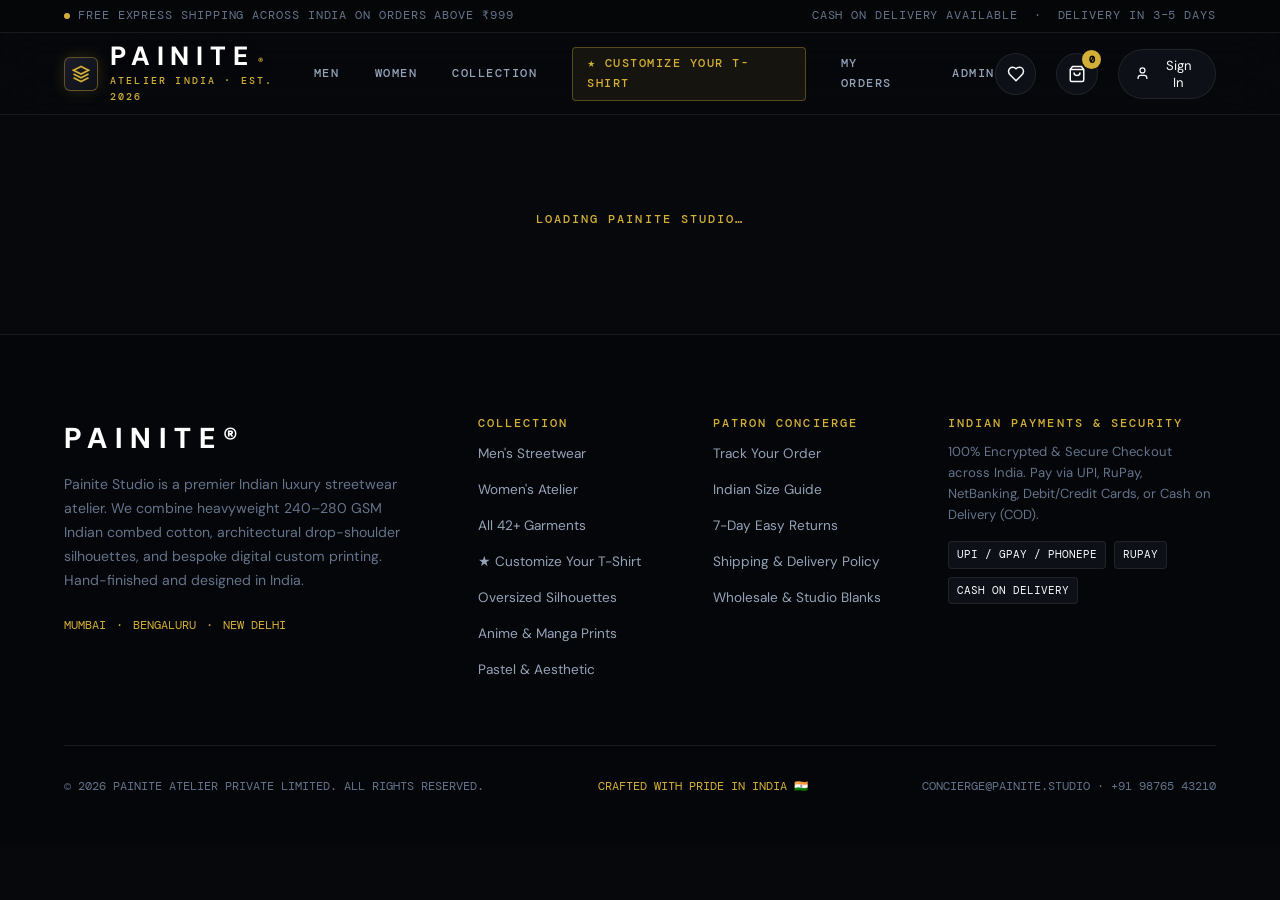
==== index.html @ 28cb8074 "feat: expand catalog to 42 premium Men and Women T-shirts with vibrant colorways, discounts, swatche" ====
<!DOCTYPE html>
<html lang="en">
<head>
  <meta charset="UTF-8">
  <meta name="viewport" content="width=device-width, initial-scale=1.0">
  <title>PAINITE | Authentic Indian Luxury Streetwear Atelier</title>
  <link rel="preconnect" href="https://fonts.googleapis.com">
  <link rel="preconnect" href="https://fonts.gstatic.com" crossorigin>
  <link href="https://fonts.googleapis.com/css2?family=DM+Mono:wght@400;500;600&family=DM+Sans:ital,wght@0,300;0,400;0,500;0,600;0,700;0,800;1,400&display=swap" rel="stylesheet">
  <link rel="stylesheet" href="/static/css/painite.css">
  <style>
    .fade-enter { animation: fadeIn 0.3s ease-out forwards; }
    @keyframes fadeIn { from { opacity: 0; transform: translateY(6px); } to { opacity: 1; transform: translateY(0); } }
    .status-badge { font-family: var(--font-mono); font-size: 0.7rem; padding: 4px 10px; border-radius: var(--radius-sm); text-transform: uppercase; font-weight: 600; display: inline-block; }
    .status-Pending { background: rgba(245, 158, 11, 0.15); color: #f59e0b; border: 1px solid rgba(245, 158, 11, 0.3); }
    .status-In-Production { background: rgba(59, 130, 246, 0.15); color: #60a5fa; border: 1px solid rgba(59, 130, 246, 0.3); }
    .status-Quality-Check { background: rgba(168, 85, 247, 0.15); color: #c084fc; border: 1px solid rgba(168, 85, 247, 0.3); }
    .status-Shipped { background: rgba(16, 185, 129, 0.15); color: #34d399; border: 1px solid rgba(16, 185, 129, 0.3); }
    .status-Delivered { background: rgba(212, 175, 55, 0.15); color: var(--gold); border: 1px solid rgba(212, 175, 55, 0.3); }
    .status-Cancelled { background: rgba(239, 68, 68, 0.15); color: #f87171; border: 1px solid rgba(239, 68, 68, 0.3); }

    .stepper { display: flex; align-items: center; justify-content: space-between; position: relative; margin: 1.5rem 0; }
    .stepper::before { content: ''; position: absolute; top: 14px; left: 20px; right: 20px; height: 2px; background: var(--line-subtle); z-index: 1; }
    .step-node { position: relative; z-index: 2; display: flex; flex-direction: column; align-items: center; gap: 6px; }
    .step-circle { width: 28px; height: 28px; border-radius: 50%; background: var(--bg-surface); border: 2px solid var(--line-subtle); display: flex; align-items: center; justify-content: center; font-size: 0.75rem; font-family: var(--font-mono); }
    .step-node.completed .step-circle { background: var(--emerald); border-color: var(--emerald); color: #000; }
    .step-node.active .step-circle { background: var(--gold); border-color: var(--gold); color: #000; box-shadow: 0 0 12px var(--gold-glow); }
    .step-label { font-family: var(--font-mono); font-size: 0.68rem; color: var(--text-dim); text-transform: uppercase; }
    .step-node.active .step-label, .step-node.completed .step-label { color: var(--text-main); }
  </style>
</head>
<body>
  <div id="app">
    <!-- Top Announcement Bar: Indian Market Trust -->
    <div style="background: #050608; border-bottom: 1px solid var(--line-subtle); padding: 7px 5vw; display: flex; justify-content: space-between; align-items: center; font-family: var(--font-mono); font-size: 0.72rem; color: var(--text-dim); letter-spacing: 0.08em; text-transform: uppercase;">
      <div style="display: flex; align-items: center; gap: 8px;">
        <span style="display: inline-block; width: 6px; height: 6px; border-radius: 50%; background: var(--gold);"></span>
        <span>FREE EXPRESS SHIPPING ACROSS INDIA ON ORDERS ABOVE ₹999</span>
      </div>
      <div style="display: flex; gap: 16px;">
        <span>CASH ON DELIVERY AVAILABLE</span>
        <span>·</span>
        <span>DELIVERY IN 3–5 DAYS</span>
      </div>
    </div>

    <!-- Header: Bold Hero PAINITE Branding -->
    <header class="studio-header">
      <a href="#/" class="brand-logo-wrap" onclick="navigate('home')">
        <div class="brand-emblem">
          <svg width="18" height="18" viewBox="0 0 24 24" fill="none" stroke="currentColor" stroke-width="2.2"><path d="M12 2L2 7l10 5 10-5-10-5zM2 17l10 5 10-5M2 12l10 5 10-5"></path></svg>
        </div>
        <div class="brand-text-block">
          <span class="brand-name">PAINITE<span class="reg">®</span></span>
          <span class="brand-subline">ATELIER INDIA · EST. 2026</span>
        </div>
      </a>

      <nav class="studio-nav">
        <a href="#/men" class="nav-link" id="nav-men" onclick="navigate('men')">Men</a>
        <a href="#/women" class="nav-link" id="nav-women" onclick="navigate('women')">Women</a>
        <a href="#/shop" class="nav-link" id="nav-shop" onclick="navigate('shop')">Collection</a>
        <a href="#/customize" class="nav-link highlight-nav" id="nav-customize" onclick="navigate('customize')">
          ★ Customize Your T-Shirt
        </a>
        <a href="#/orders" class="nav-link" id="nav-orders" onclick="navigate('orders')">My Orders</a>
        <a href="#/admin" class="nav-link" id="nav-admin" onclick="navigate('admin')">Admin</a>
      </nav>

      <div class="header-actions">
        <!-- Wishlist indicator -->
        <button class="action-btn" title="Saved Archive" onclick="toggleWishlistModal()">
          <svg width="18" height="18" viewBox="0 0 24 24" fill="none" stroke="currentColor" stroke-width="2"><path d="M19 14c1.49-1.46 3-3.21 3-5.5A5.5 5.5 0 0 0 16.5 3c-1.76 0-3 .5-4.5 2-1.5-1.5-2.74-2-4.5-2A5.5 5.5 0 0 0 2 8.5c0 2.3 1.5 4.05 3 5.5l7 7Z"></path></svg>
          <span class="cart-badge" id="wishlist-count" style="display: none;">0</span>
        </button>

        <!-- Shopping Bag Trigger -->
        <button class="action-btn" title="Shopping Bag" onclick="openCart()">
          <svg width="18" height="18" viewBox="0 0 24 24" fill="none" stroke="currentColor" stroke-width="2"><path d="M6 2 3 6v14a2 2 0 0 0 2 2h14a2 2 0 0 0 2-2V6l-3-4Z"></path><path d="M3 6h18"></path><path d="M16 10a4 4 0 0 1-8 0"></path></svg>
          <span class="cart-badge" id="cart-count">0</span>
        </button>

        <!-- User profile button -->
        <div id="user-container">
          <button class="user-pill" onclick="openAuthModal()">
            <svg width="15" height="15" viewBox="0 0 24 24" fill="none" stroke="currentColor" stroke-width="2"><path d="M19 21v-2a4 4 0 0 0-4-4H9a4 4 0 0 0-4 4v2"></path><circle cx="12" cy="7" r="4"></circle></svg>
            <span>Sign In</span>
          </button>
        </div>
      </div>
    </header>

    <!-- Main Content Root -->
    <main id="main-content" class="fade-enter"></main>

    <!-- Master Atelier Footer -->
    <footer class="studio-footer">
      <div class="footer-main-grid">
        <div>
          <div class="footer-brand-title">PAINITE®</div>
          <p class="footer-brand-bio">
            Painite Studio is a premier Indian luxury streetwear atelier. We combine heavyweight 240–280 GSM Indian combed cotton, architectural drop-shoulder silhouettes, and bespoke digital custom printing. Hand-finished and designed in India.
          </p>
          <div style="display: flex; gap: 10px; font-family: var(--font-mono); font-size: 0.72rem; color: var(--gold);">
            <span>MUMBAI</span> · <span>BENGALURU</span> · <span>NEW DELHI</span>
          </div>
        </div>

        <div>
          <span class="eyebrow">COLLECTION</span>
          <ul class="footer-link-list">
            <li><a href="#/men" onclick="navigate('men')">Men's Streetwear</a></li>
            <li><a href="#/women" onclick="navigate('women')">Women's Atelier</a></li>
            <li><a href="#/shop" onclick="navigate('shop')">All 42+ Garments</a></li>
            <li><a href="#/customize" onclick="navigate('customize')">★ Customize Your T-Shirt</a></li>
            <li><a href="#/shop" onclick="navigate('shop', { collection: 'Oversized' })">Oversized Silhouettes</a></li>
            <li><a href="#/shop" onclick="navigate('shop', { collection: 'Anime & Manga' })">Anime & Manga Prints</a></li>
            <li><a href="#/shop" onclick="navigate('shop', { collection: 'Aesthetic & Pastel' })">Pastel & Aesthetic</a></li>
          </ul>
        </div>

        <div>
          <span class="eyebrow">PATRON CONCIERGE</span>
          <ul class="footer-link-list">
            <li><a href="#/orders" onclick="navigate('orders')">Track Your Order</a></li>
            <li><a href="javascript:void(0)" onclick="openSizeGuideModal()">Indian Size Guide</a></li>
            <li><a href="javascript:void(0)">7-Day Easy Returns</a></li>
            <li><a href="javascript:void(0)">Shipping & Delivery Policy</a></li>
            <li><a href="javascript:void(0)">Wholesale & Studio Blanks</a></li>
          </ul>
        </div>

        <div>
          <span class="eyebrow">INDIAN PAYMENTS & SECURITY</span>
          <p style="font-size: 0.82rem; color: var(--text-dim); margin-bottom: 1rem;">
            100% Encrypted & Secure Checkout across India. Pay via UPI, RuPay, NetBanking, Debit/Credit Cards, or Cash on Delivery (COD).
          </p>
          <div style="display: flex; gap: 8px; flex-wrap: wrap;">
            <span style="background: var(--bg-surface); border: 1px solid var(--line-subtle); padding: 4px 8px; border-radius: 4px; font-family: var(--font-mono); font-size: 0.68rem; color: var(--text-main);">UPI / GPAY / PHONEPE</span>
            <span style="background: var(--bg-surface); border: 1px solid var(--line-subtle); padding: 4px 8px; border-radius: 4px; font-family: var(--font-mono); font-size: 0.68rem; color: var(--text-main);">RUPAY</span>
            <span style="background: var(--bg-surface); border: 1px solid var(--line-subtle); padding: 4px 8px; border-radius: 4px; font-family: var(--font-mono); font-size: 0.68rem; color: var(--text-main);">CASH ON DELIVERY</span>
          </div>
        </div>
      </div>

      <div class="footer-bottom-bar">
        <div>© 2026 PAINITE ATELIER PRIVATE LIMITED. ALL RIGHTS RESERVED.</div>
        <div style="color: var(--gold);">CRAFTED WITH PRIDE IN INDIA 🇮🇳</div>
        <div>CONCIERGE@PAINITE.STUDIO · +91 98765 43210</div>
      </div>
    </footer>

    <!-- Cart / Indian Checkout Drawer -->
    <div class="drawer-backdrop" id="cart-backdrop" onclick="closeCart()"></div>
    <aside class="cart-drawer" id="cart-drawer">
      <div class="drawer-header">
        <div>
          <span class="eyebrow">YOUR ATELIER SELECTION</span>
          <h3>Shopping Bag</h3>
        </div>
        <button class="action-btn" onclick="closeCart()">
          <svg width="18" height="18" viewBox="0 0 24 24" fill="none" stroke="currentColor" stroke-width="2"><path d="M18 6 6 18M6 6l12 12"></path></svg>
        </button>
      </div>

      <div class="drawer-items" id="cart-items-list"></div>

      <div class="drawer-footer" id="cart-footer">
        <!-- Promo / Voucher Code -->
        <div class="control-group">
          <label class="control-label">Studio Voucher Code</label>
          <div style="display: flex; gap: 8px;">
            <input type="text" id="voucher-code" class="control-input" placeholder="e.g. PAINITE10" style="padding: 8px 12px; font-size: 0.85rem;">
            <button class="btn-secondary" style="padding: 8px 14px; font-size: 0.75rem;" onclick="applyVoucher()">Apply</button>
          </div>
          <span id="voucher-msg" style="font-size: 0.75rem; color: var(--emerald); display: none;">10% Atelier Discount Applied!</span>
        </div>

        <!-- Indian Delivery Address Form -->
        <div style="background: var(--bg-card); border: 1px solid var(--line-subtle); border-radius: var(--radius-sm); padding: 14px; display: flex; flex-direction: column; gap: 10px;">
          <span style="font-family: var(--font-mono); font-size: 0.72rem; color: var(--gold); letter-spacing: 0.1em; text-transform: uppercase;">
            Indian Delivery Address (India 🇮🇳)
          </span>
          <input type="text" id="checkout-name" class="control-input" placeholder="Full Recipient Name *" style="padding: 8px 12px; font-size: 0.82rem;">
          <div style="display: flex; gap: 8px;">
            <span style="background: var(--bg-surface); border: 1px solid var(--line-subtle); border-radius: 4px; padding: 8px 10px; font-family: var(--font-mono); font-size: 0.8rem; color: var(--text-dim); display: flex; align-items: center;">+91</span>
            <input type="tel" id="checkout-phone" class="control-input" placeholder="10-digit Mobile Number *" maxlength="10" style="padding: 8px 12px; font-size: 0.82rem;">
          </div>
          <input type="text" id="checkout-address" class="control-input" placeholder="Flat / House No., Building, Street *" style="padding: 8px 12px; font-size: 0.82rem;">
          <div style="display: grid; grid-template-columns: 1fr 1fr; gap: 8px;">
            <input type="text" id="checkout-city" class="control-input" placeholder="City (e.g. Bengaluru) *" style="padding: 8px 12px; font-size: 0.82rem;">
            <input type="text" id="checkout-pincode" class="control-input" placeholder="6-digit PIN Code *" maxlength="6" style="padding: 8px 12px; font-size: 0.82rem;">
          </div>
          <select id="checkout-state" class="control-select" style="padding: 8px 12px; font-size: 0.82rem;">
            <option value="">Select State *</option>
            <option value="Karnataka">Karnataka</option>
            <option value="Maharashtra">Maharashtra</option>
            <option value="Delhi">Delhi NCR</option>
            <option value="Tamil Nadu">Tamil Nadu</option>
            <option value="Telangana">Telangana</option>
            <option value="Gujarat">Gujarat</option>
            <option value="Uttar Pradesh">Uttar Pradesh</option>
            <option value="West Bengal">West Bengal</option>
            <option value="Rajasthan">Rajasthan</option>
            <option value="Kerala">Kerala</option>
            <option value="Punjab">Punjab</option>
            <option value="Haryana">Haryana</option>
            <option value="Madhya Pradesh">Madhya Pradesh</option>
            <option value="Goa">Goa</option>
          </select>
        </div>

        <!-- Payment Option -->
        <div class="control-group">
          <label class="control-label">Payment Option</label>
          <select id="checkout-payment" class="control-select" style="padding: 8px 12px; font-size: 0.85rem;">
            <option value="cod">Cash on Delivery (COD) across India</option>
            <option value="upi">Instant UPI (GPay / PhonePe / Paytm / BHIM)</option>
            <option value="card">Credit / Debit Card (RuPay, Visa, Mastercard)</option>
            <option value="netbanking">NetBanking (SBI, HDFC, ICICI, Axis, etc.)</option>
          </select>
        </div>

        <!-- Indian Price Breakdown -->
        <div class="order-summary-box">
          <div class="summary-line">
            <span>Items Subtotal</span>
            <span id="cart-items-subtotal">₹0</span>
          </div>
          <div class="summary-line">
            <span>Express Delivery (India)</span>
            <span id="cart-shipping-fee" style="color: var(--emerald);">FREE</span>
          </div>
          <div class="summary-line">
            <span>GST (12% Applicable Taxes)</span>
            <span style="color: var(--text-dim);">Included</span>
          </div>
          <div class="subtotal-row">
            <span style="font-family: var(--font-mono); font-weight: 600;">Total Payable (INR)</span>
            <strong id="cart-subtotal" style="font-family: var(--font-mono); font-size: 1.35rem; color: var(--gold);">₹0</strong>
          </div>
        </div>

        <button class="btn-primary wide" style="width: 100%;" onclick="submitCheckout()">
          Confirm Order
          <svg width="16" height="16" viewBox="0 0 24 24" fill="none" stroke="currentColor" stroke-width="2"><path d="M5 12h14M12 5l7 7-7 7"></path></svg>
        </button>
      </div>
    </aside>

    <!-- Authentication Modal -->
    <div class="modal-overlay" id="auth-modal">
      <div class="modal-content">
        <button class="action-btn" style="position: absolute; top: 16px; right: 16px;" onclick="closeAuthModal()">
          <svg width="18" height="18" viewBox="0 0 24 24" fill="none" stroke="currentColor" stroke-width="2"><path d="M18 6 6 18M6 6l12 12"></path></svg>
        </button>
        <span class="eyebrow">PAINITE ATELIER</span>
        <h3 id="auth-title" style="margin-bottom: 1.5rem;">Sign In to Studio</h3>

        <!-- Demo auto-fill helpers -->
        <div style="background: var(--bg-surface); border: 1px solid var(--line-subtle); border-radius: var(--radius-sm); padding: 12px; margin-bottom: 1.5rem; display: flex; flex-direction: column; gap: 8px;">
          <span style="font-family: var(--font-mono); font-size: 0.7rem; color: var(--gold); letter-spacing: 0.1em; text-transform: uppercase;">1-Click Quick Demo Sign-In:</span>
          <div style="display: flex; gap: 8px;">
            <button class="btn-secondary" style="flex: 1; padding: 6px 10px; font-size: 0.72rem;" onclick="fillDemo('customer')">Customer (Aarav)</button>
            <button class="btn-secondary" style="flex: 1; padding: 6px 10px; font-size: 0.72rem;" onclick="fillDemo('admin')">Admin (Director)</button>
          </div>
        </div>

        <form id="auth-form" onsubmit="handleAuthSubmit(event)">
          <div class="control-group" id="name-group" style="display: none; margin-bottom: 1rem;">
            <label class="control-label">Full Name</label>
            <input type="text" id="auth-name" class="control-input" placeholder="Your name">
          </div>
          <div class="control-group" style="margin-bottom: 1rem;">
            <label class="control-label">Email Address</label>
            <input type="email" id="auth-email" class="control-input" placeholder="name@domain.com" required>
          </div>
          <div class="control-group" style="margin-bottom: 1.5rem;">
            <label class="control-label">Password</label>
            <input type="password" id="auth-password" class="control-input" placeholder="••••••••" required>
          </div>
          <button type="submit" class="btn-primary" style="width: 100%;" id="auth-submit-btn">
            Sign In
          </button>
        </form>

        <div style="margin-top: 1.25rem; text-align: center; font-size: 0.82rem; color: var(--text-dim);">
          <span id="auth-toggle-text">Need an atelier account?</span>
          <button style="color: var(--gold); text-decoration: underline; margin-left: 6px;" onclick="toggleAuthMode()" id="auth-toggle-btn">
            Register
          </button>
        </div>
      </div>
    </div>

    <!-- Indian Size Guide Modal -->
    <div class="modal-overlay" id="size-guide-modal">
      <div class="modal-content" style="width: min(580px, 100%);">
        <button class="action-btn" style="position: absolute; top: 16px; right: 16px;" onclick="closeSizeGuideModal()">
          <svg width="18" height="18" viewBox="0 0 24 24" fill="none" stroke="currentColor" stroke-width="2"><path d="M18 6 6 18M6 6l12 12"></path></svg>
        </button>
        <span class="eyebrow">PAINITE ATELIER FIT</span>
        <h3 style="margin-bottom: 0.5rem;">Indian Standard Size Chart</h3>
        <p style="font-size: 0.85rem; color: var(--text-dim); margin-bottom: 1.5rem;">All measurements are in inches. Our oversized & boxy garments feature an intentional dropped shoulder with relaxed chest drape.</p>
        
        <table style="width: 100%; border-collapse: collapse; text-align: left; font-size: 0.85rem; font-family: var(--font-mono);">
          <thead>
            <tr style="border-bottom: 1px solid var(--line-subtle); color: var(--gold);">
              <th style="padding: 10px;">SIZE</th>
              <th style="padding: 10px;">CHEST (IN)</th>
              <th style="padding: 10px;">LENGTH (IN)</th>
              <th style="padding: 10px;">SHOULDER (IN)</th>
            </tr>
          </thead>
          <tbody>
            <tr style="border-bottom: 1px solid var(--line-subtle);"><td style="padding: 10px;">XS</td><td style="padding: 10px;">36 - 38</td><td style="padding: 10px;">27.5</td><td style="padding: 10px;">19.5</td></tr>
            <tr style="border-bottom: 1px solid var(--line-subtle);"><td style="padding: 10px;">S</td><td style="padding: 10px;">38 - 40</td><td style="padding: 10px;">28.5</td><td style="padding: 10px;">20.5</td></tr>
            <tr style="border-bottom: 1px solid var(--line-subtle);"><td style="padding: 10px;">M</td><td style="padding: 10px;">40 - 42</td><td style="padding: 10px;">29.5</td><td style="padding: 10px;">21.5</td></tr>
            <tr style="border-bottom: 1px solid var(--line-subtle);"><td style="padding: 10px;">L</td><td style="padding: 10px;">42 - 44</td><td style="padding: 10px;">30.5</td><td style="padding: 10px;">22.5</td></tr>
            <tr style="border-bottom: 1px solid var(--line-subtle);"><td style="padding: 10px;">XL</td><td style="padding: 10px;">44 - 46</td><td style="padding: 10px;">31.5</td><td style="padding: 10px;">23.5</td></tr>
            <tr><td style="padding: 10px;">XXL</td><td style="padding: 10px;">46 - 48</td><td style="padding: 10px;">32.5</td><td style="padding: 10px;">24.5</td></tr>
          </tbody>
        </table>
      </div>
    </div>

    <!-- Wishlist Modal -->
    <div class="modal-overlay" id="wishlist-modal">
      <div class="modal-content" style="width: min(520px, 100%);">
        <button class="action-btn" style="position: absolute; top: 16px; right: 16px;" onclick="toggleWishlistModal()">
          <svg width="18" height="18" viewBox="0 0 24 24" fill="none" stroke="currentColor" stroke-width="2"><path d="M18 6 6 18M6 6l12 12"></path></svg>
        </button>
        <span class="eyebrow">SAVED ATELIER ARCHIVE</span>
        <h3 style="margin-bottom: 1.5rem;">Your Wishlist</h3>
        <div id="wishlist-items-container" style="display: flex; flex-direction: column; gap: 12px; max-height: 400px; overflow-y: auto;"></div>
      </div>
    </div>

    <!-- Studio Toast -->
    <div class="studio-toast" id="studio-toast">
      <svg width="18" height="18" viewBox="0 0 24 24" fill="none" stroke="var(--gold)" stroke-width="2"><circle cx="12" cy="12" r="10"></circle><path d="m9 12 2 2 4-4"></path></svg>
      <span id="toast-message">Action confirmed</span>
    </div>
  </div>

  <!-- Application Logic -->
  <script src="/frontend/src/api.js" type="module"></script>
  <script type="module">
    import api from '/frontend/src/api.js';
    window.studioApi = api;

    // Currency Formatter for Indian Rupee (en-IN)
    window.formatINR = (amount) => {
      const val = Math.round(Number(amount) || 0);
      return new Intl.NumberFormat('en-IN', {
        style: 'currency',
        currency: 'INR',
        maximumFractionDigits: 0
      }).format(val);
    };

    // State
    const state = {
      currentPage: 'home',
      products: [],
      cart: JSON.parse(localStorage.getItem('painite_cart') || '[]'),
      wishlist: JSON.parse(localStorage.getItem('painite_wishlist') || '[]'),
      user: JSON.parse(localStorage.getItem('painite_user') || 'null'),
      discountPercent: 0,
      authMode: 'login',

      // Dedicated Customizer State
      customizer: {
        product: null,
        style: 'Oversized',
        color: 'Onyx Black',
        colorHex: '#101114',
        size: 'L',
        text: 'PAINITE ATELIER',
        textColor: '#FFFFFF',
        fontFamily: "'DM Sans', sans-serif",
        position: 'chest', // 'chest' | 'pocket' | 'back'
        view: 'front',     // 'front' | 'back'
        uploadedArtwork: null,
        presetBadge: null
      }
    };

    window.appState = state;

    // Toast helper
    window.showToast = (msg, isError = false) => {
      const toast = document.getElementById('studio-toast');
      const msgEl = document.getElementById('toast-message');
      msgEl.innerText = msg;
      toast.classList.add('show');
      setTimeout(() => toast.classList.remove('show'), 3200);
    };

    // Routing
    window.navigate = async (page, queryParams = {}) => {
      state.currentPage = page;
      document.querySelectorAll('.nav-link').forEach(l => l.classList.remove('active'));
      const activeLink = document.getElementById(`nav-${page}`);
      if (activeLink) activeLink.classList.add('active');

      const main = document.getElementById('main-content');
      main.innerHTML = '<div style="padding: 6rem; text-align: center;"><span class="eyebrow">LOADING PAINITE STUDIO…</span></div>';
      window.scrollTo({ top: 0, behavior: 'smooth' });

      try {
        if (page === 'home') renderHomePage();
        else if (page === 'men') renderShopPage({ gender: 'Men', ...queryParams });
        else if (page === 'women') renderShopPage({ gender: 'Women', ...queryParams });
        else if (page === 'shop') renderShopPage(queryParams);
        else if (page === 'customize') renderCustomizePage(queryParams);
        else if (page === 'orders') renderOrdersPage();
        else if (page === 'admin') renderAdminPage();
        else renderHomePage();
      } catch (err) {
        main.innerHTML = `<div style="padding: 6rem; text-align: center;"><p style="color: var(--crimson);">Failed to load page: ${err.message}</p></div>`;
      }
    };

    // Size Guide Modal
    window.openSizeGuideModal = () => document.getElementById('size-guide-modal').classList.add('open');
    window.closeSizeGuideModal = () => document.getElementById('size-guide-modal').classList.remove('open');

    // User auth UI
    window.updateUserUI = () => {
      const container = document.getElementById('user-container');
      if (state.user) {
        container.innerHTML = `
          <div style="display: flex; align-items: center; gap: 8px;">
            <div class="user-pill" onclick="navigate('orders')">
              <span>${state.user.name}</span>
              ${state.user.role === 'admin' ? '<span class="user-role-badge">ADMIN</span>' : ''}
            </div>
            <button class="action-btn" title="Sign Out" onclick="handleLogout()">
              <svg width="15" height="15" viewBox="0 0 24 24" fill="none" stroke="currentColor" stroke-width="2"><path d="M9 21H5a2 2 0 0 1-2-2V5a2 2 0 0 1 2-2h4M16 17l5-5-5-5M21 12H9"></path></svg>
            </button>
          </div>
        `;
      } else {
        container.innerHTML = `
          <button class="user-pill" onclick="openAuthModal()">
            <svg width="15" height="15" viewBox="0 0 24 24" fill="none" stroke="currentColor" stroke-width="2"><path d="M19 21v-2a4 4 0 0 0-4-4H9a4 4 0 0 0-4 4v2"></path><circle cx="12" cy="7" r="4"></circle></svg>
            <span>Sign In</span>
          </button>
        `;
      }
    };

    window.openAuthModal = () => document.getElementById('auth-modal').classList.add('open');
    window.closeAuthModal = () => document.getElementById('auth-modal').classList.remove('open');

    window.toggleAuthMode = () => {
      state.authMode = state.authMode === 'login' ? 'register' : 'login';
      const isReg = state.authMode === 'register';
      document.getElementById('auth-title').innerText = isReg ? 'Create Atelier Account' : 'Sign In to Studio';
      document.getElementById('name-group').style.display = isReg ? 'flex' : 'none';
      document.getElementById('auth-submit-btn').innerText = isReg ? 'Register' : 'Sign In';
      document.getElementById('auth-toggle-text').innerText = isReg ? 'Already a member?' : 'Need an atelier account?';
      document.getElementById('auth-toggle-btn').innerText = isReg ? 'Sign In' : 'Register';
    };

    window.fillDemo = (role) => {
      if (role === 'admin') {
        document.getElementById('auth-email').value = 'admin@painite.studio';
        document.getElementById('auth-password').value = 'PainiteAdmin!42';
      } else {
        document.getElementById('auth-email').value = 'customer@painite.studio';
        document.getElementById('auth-password').value = 'PainiteUser!42';
      }
    };

    window.handleAuthSubmit = async (e) => {
      e.preventDefault();
      const email = document.getElementById('auth-email').value.trim();
      const password = document.getElementById('auth-password').value;
      const name = document.getElementById('auth-name').value.trim();

      try {
        let res;
        if (state.authMode === 'register') {
          res = await api.auth.register(name, email, password);
          showToast('Account registered successfully');
        } else {
          res = await api.auth.login(email, password);
          showToast(`Welcome back, ${res.user.name}`);
        }
        localStorage.setItem('painite_token', res.token);
        localStorage.setItem('painite_user', JSON.stringify(res.user));
        state.user = res.user;
        updateUserUI();
        closeAuthModal();

        if (state.currentPage === 'orders') renderOrdersPage();
        if (state.currentPage === 'admin') renderAdminPage();
      } catch (err) {
        showToast(err.message, true);
      }
    };

    window.handleLogout = async () => {
      await api.auth.logout();
      state.user = null;
      updateUserUI();
      showToast('Signed out successfully');
      navigate('home');
    };

    // Cart management
    window.saveCart = () => {
      localStorage.setItem('painite_cart', JSON.stringify(state.cart));
      updateCartBadge();
      renderCartDrawerItems();
    };

    window.addToCart = (item) => {
      const existing = state.cart.find(i => 
        i.id === item.id && 
        i.color === item.color && 
        i.size === item.size && 
        i.style === item.style && 
        i.text === item.text &&
        i.artwork === item.artwork
      );
      if (existing) {
        existing.quantity += (item.quantity || 1);
      } else {
        state.cart.push({ ...item, quantity: item.quantity || 1 });
      }
      saveCart();
      openCart();
      showToast('Added to your shopping bag');
    };

    window.removeFromCart = (index) => {
      state.cart.splice(index, 1);
      saveCart();
    };

    window.updateCartQty = (index, delta) => {
      if (state.cart[index]) {
        state.cart[index].quantity += delta;
        if (state.cart[index].quantity <= 0) {
          state.cart.splice(index, 1);
        }
        saveCart();
      }
    };

    window.updateCartBadge = () => {
      const count = state.cart.reduce((sum, item) => sum + item.quantity, 0);
      document.getElementById('cart-count').innerText = count;
    };

    window.openCart = () => {
      renderCartDrawerItems();
      document.getElementById('cart-backdrop').classList.add('open');
      document.getElementById('cart-drawer').classList.add('open');
    };

    window.closeCart = () => {
      document.getElementById('cart-backdrop').classList.remove('open');
      document.getElementById('cart-drawer').classList.remove('open');
    };

    window.renderCartDrawerItems = () => {
      const list = document.getElementById('cart-items-list');
      if (state.cart.length === 0) {
        list.innerHTML = `
          <div style="padding: 3rem 1rem; text-align: center; color: var(--text-dim);">
            <svg width="40" height="40" viewBox="0 0 24 24" fill="none" stroke="currentColor" stroke-width="1.5" style="margin-bottom: 1rem;"><circle cx="12" cy="12" r="10"></circle><path d="M8 12h8"></path></svg>
            <p>Your shopping bag is currently empty.</p>
            <button class="btn-secondary" style="margin-top: 1.5rem; font-size: 0.75rem;" onclick="closeCart(); navigate('customize');">Customize a T-Shirt</button>
          </div>
        `;
        document.getElementById('cart-items-subtotal').innerText = '₹0';
        document.getElementById('cart-subtotal').innerText = '₹0';
        return;
      }

      list.innerHTML = state.cart.map((item, idx) => `
        <div class="cart-item">
          <div class="cart-item-thumb">
            <img src="${item.image || '/static/images/essential-tee.jpg'}" alt="${item.name}">
          </div>
          <div class="cart-item-body">
            <div style="display: flex; justify-content: space-between; align-items: flex-start;">
              <strong style="font-size: 0.95rem;">${item.name}</strong>
              <button onclick="removeFromCart(${idx})" style="color: var(--text-dim); padding: 2px;" title="Remove">✕</button>
            </div>
            <div class="cart-item-specs">
              <span>${item.color || 'Onyx Black'} · ${item.size || 'M'} · ${item.style || 'Oversized'}</span>
              ${item.text ? `<br><span style="color: var(--gold);">Print: "${item.text}"</span>` : ''}
              ${item.artwork ? `<br><span style="color: var(--emerald);">✓ Custom Graphic Attached</span>` : ''}
            </div>
            <div style="display: flex; justify-content: space-between; align-items: center; margin-top: auto; padding-top: 8px;">
              <div style="display: flex; align-items: center; gap: 8px; border: 1px solid var(--line-subtle); border-radius: 4px; padding: 2px 6px;">
                <button onclick="updateCartQty(${idx}, -1)" style="font-weight: bold; width: 18px;">-</button>
                <span style="font-family: var(--font-mono); font-size: 0.8rem;">${item.quantity}</span>
                <button onclick="updateCartQty(${idx}, 1)" style="font-weight: bold; width: 18px;">+</button>
              </div>
              <strong class="card-price-inr">${formatINR(item.price * item.quantity)}</strong>
            </div>
          </div>
        </div>
      `).join('');

      let itemsTotal = state.cart.reduce((sum, item) => sum + (item.price * item.quantity), 0);
      let shipping = itemsTotal >= 999 ? 0 : 99;

      if (state.discountPercent > 0) {
        itemsTotal = itemsTotal * (1 - state.discountPercent / 100);
      }

      const finalTotal = itemsTotal + shipping;

      document.getElementById('cart-items-subtotal').innerText = formatINR(itemsTotal);
      document.getElementById('cart-shipping-fee').innerText = shipping === 0 ? 'FREE' : formatINR(shipping);
      document.getElementById('cart-subtotal').innerText = formatINR(finalTotal);
    };

    window.applyVoucher = () => {
      const code = document.getElementById('voucher-code').value.trim().toUpperCase();
      if (code === 'PAINITE10') {
        state.discountPercent = 10;
        document.getElementById('voucher-msg').style.display = 'block';
        showToast('10% Indian Atelier discount applied!');
        renderCartDrawerItems();
      } else {
        showToast('Invalid voucher code. Try PAINITE10', true);
      }
    };

    window.submitCheckout = async () => {
      if (state.cart.length === 0) return showToast('Cart is empty', true);
      
      const name = (document.getElementById('checkout-name').value || (state.user ? state.user.name : '')).trim();
      const phone = document.getElementById('checkout-phone').value.trim();
      const address = document.getElementById('checkout-address').value.trim();
      const city = document.getElementById('checkout-city').value.trim();
      const stateVal = document.getElementById('checkout-state').value;
      const pincode = document.getElementById('checkout-pincode').value.trim();
      const payment = document.getElementById('checkout-payment').value;

      if (!name) return showToast('Please enter recipient name', true);
      if (!phone || phone.length !== 10) return showToast('Please enter valid 10-digit Indian mobile number', true);
      if (!address) return showToast('Please enter street address', true);
      if (!city) return showToast('Please enter city', true);
      if (!stateVal) return showToast('Please select state', true);
      if (!pincode || pincode.length !== 6) return showToast('Please enter valid 6-digit PIN code', true);

      let itemsTotal = state.cart.reduce((sum, item) => sum + (item.price * item.quantity), 0);
      if (state.discountPercent > 0) itemsTotal *= (1 - state.discountPercent / 100);
      const shipping = itemsTotal >= 999 ? 0 : 99;
      const finalTotal = itemsTotal + shipping;

      try {
        const orderPayload = {
          items: state.cart.map(i => ({
            id: i.id,
            name: i.name,
            price: i.price,
            quantity: i.quantity,
            color: i.color,
            size: i.size,
            style: i.style,
            custom_text: i.text || '',
            artwork_url: i.artwork || ''
          })),
          total: Number(finalTotal.toFixed(2)),
          customer_name: name,
          customer_phone: phone,
          address: `${address}, ${city}, ${stateVal} - ${pincode}`,
          city: city,
          state: stateVal,
          pincode: pincode,
          shipping_fee: shipping,
          payment_method: payment,
          currency: 'INR'
        };

        const res = await api.orders.create(orderPayload);
        state.cart = [];
        saveCart();
        closeCart();
        showToast(`Order ${res.id} placed successfully across India!`);
        navigate('orders');
      } catch (err) {
        showToast(err.message, true);
      }
    };

    // Wishlist
    window.toggleWishlist = (productId) => {
      const idx = state.wishlist.indexOf(productId);
      if (idx >= 0) {
        state.wishlist.splice(idx, 1);
        showToast('Removed from saved archive');
      } else {
        state.wishlist.push(productId);
        showToast('Saved to your PAINITE archive');
      }
      localStorage.setItem('painite_wishlist', JSON.stringify(state.wishlist));
      updateWishlistBadge();
      
      document.querySelectorAll(`[data-wishlist-id="${productId}"]`).forEach(btn => {
        btn.classList.toggle('active', state.wishlist.includes(productId));
      });
    };

    window.updateWishlistBadge = () => {
      const el = document.getElementById('wishlist-count');
      if (state.wishlist.length > 0) {
        el.innerText = state.wishlist.length;
        el.style.display = 'flex';
      } else {
        el.style.display = 'none';
      }
    };

    window.toggleWishlistModal = () => {
      const modal = document.getElementById('wishlist-modal');
      const isOpen = modal.classList.toggle('open');
      if (isOpen) {
        const container = document.getElementById('wishlist-items-container');
        if (state.wishlist.length === 0) {
          container.innerHTML = '<p style="text-align: center; color: var(--text-dim); padding: 2rem;">No saved pieces in archive yet.</p>';
          return;
        }
        const savedProducts = state.products.filter(p => state.wishlist.includes(p.id));
        container.innerHTML = savedProducts.map(p => `
          <div style="display: flex; gap: 14px; align-items: center; background: var(--bg-surface); padding: 10px; border-radius: var(--radius-sm);">
            <img src="${p.image}" style="width: 50px; height: 62px; object-fit: cover; border-radius: 4px;">
            <div style="flex: 1;">
              <strong>${p.name}</strong>
              <div class="card-price-inr" style="font-size: 0.85rem; color: var(--gold);">${formatINR(p.price)}</div>
            </div>
            <button class="btn-secondary" style="padding: 6px 12px; font-size: 0.7rem;" onclick="toggleWishlistModal(); navigate('customize', { product: '${p.id}' });">Customize</button>
            <button onclick="toggleWishlist('${p.id}'); toggleWishlistModal(); toggleWishlistModal();" style="color: var(--text-dim); padding: 4px;">✕</button>
          </div>
        `).join('');
      }
    };

    // ==========================================
    // PAGE RENDERING
    // ==========================================

    // Color Palette Swatches Map
    const COLOR_HEX_MAP = {
      'Acid Black': '#1a1a1a', 'Onyx Black': '#101114', 'Mineral Grey': '#4a4d52',
      'Kora White': '#f5f2eb', 'Slate Smoke': '#343b47', 'Cobalt Blue': '#2a4d69',
      'Sky Blue': '#6ba4b8', 'Washed Charcoal': '#2a2d34', 'Dusk Charcoal': '#22252a',
      'Rust Terracotta': '#c85a32', 'Terracotta': '#c85a32', 'Chai Sand': '#d8cbb5',
      'Almond Beige': '#d8cbb5', 'Mineral Slate': '#424549', 'Sage Green': '#8f9779',
      'Dusk Olive': '#3d4739', 'Forest Pine': '#2d4a3e', 'Sunset Amber': '#d4a373',
      'Golden Mustard': '#e9c46a', 'Mocha Brown': '#5e4033', 'Crimson Red': '#9e2a2b',
      'Pastel Pink': '#f4c2c2', 'Lavender': '#c3b1e1', 'Mint Green': '#98d8aa',
      'Pastel Coral': '#e8a598', 'Indigo Navy': '#182333'
    };

    // 1. HOME PAGE — PAINITE HERO & LUXURY DIVERSE COLLECTIONS
    window.renderHomePage = async () => {
      if (state.products.length === 0) {
        state.products = await api.products.list();
      }

      const trendingDrops = state.products.slice(0, 8);
      const customBlanks = state.products.filter(p => p.category === 'Customizable' || (p.tag && p.tag.includes('CUSTOM'))).slice(0, 4);

      const html = `
        <!-- Hero Section with Giant PAINITE Watermark -->
        <section class="hero-section">
          <div class="hero-watermark">PAINITE</div>

          <div class="hero-copy">
            <span class="eyebrow">AUTHENTIC INDIAN STREETWEAR ATELIER · EST. 2026</span>
            <h1>Clothing that gives you an <span class="brand-hero-word">uncompromising</span> point of view.</h1>
            <p class="lead">
              Crafted in India for contemporary street culture. Heavyweight 240–280 GSM cotton blanks, anime brushwork, pastel dreamscapes, and our dedicated customizer studio.
            </p>

            <div class="hero-badges-row">
              <span class="hero-feature-badge">
                <svg width="14" height="14" viewBox="0 0 24 24" fill="none" stroke="currentColor" stroke-width="2"><path d="M12 2L2 7l10 5 10-5-10-5z"></path></svg>
                100% INDIAN COMBED COTTON (240–280 GSM)
              </span>
              <span class="hero-feature-badge">
                <svg width="14" height="14" viewBox="0 0 24 24" fill="none" stroke="currentColor" stroke-width="2"><path d="M5 12h14M12 5l7 7-7 7"></path></svg>
                FREE EXPRESS DELIVERY ACROSS INDIA
              </span>
              <span class="hero-feature-badge">
                <svg width="14" height="14" viewBox="0 0 24 24" fill="none" stroke="currentColor" stroke-width="2"><path d="M20 6 9 17l-5-5"></path></svg>
                CASH ON DELIVERY / UPI
              </span>
            </div>

            <div class="hero-cta-group" style="flex-wrap: wrap;">
              <button class="btn-primary" onclick="navigate('customize')">
                ★ Customize Your T-Shirt
                <svg width="15" height="15" viewBox="0 0 24 24" fill="none" stroke="currentColor" stroke-width="2"><path d="M5 12h14M12 5l7 7-7 7"></path></svg>
              </button>
              <button class="btn-secondary" onclick="navigate('men')">
                Men's Collection
              </button>
              <button class="btn-secondary" onclick="navigate('women')">
                Women's Collection
              </button>
            </div>
          </div>

          <div class="hero-image-wrap">
            <img src="/static/images/hero-model.jpg" alt="PAINITE Model">
            <div class="hero-floating-badge">
              <div style="display: flex; justify-content: space-between; align-items: center;">
                <span style="color: var(--gold); font-weight: 700;">PAINITE ATELIER 01</span>
                <span style="font-family: var(--font-mono); color: #ffffff;">42+ PIECES FROM ₹999</span>
              </div>
              <p style="margin-top: 4px; color: var(--text-dim); font-size: 0.72rem;">Oversized, Anime, Aesthetic & Pastel Silhouettes / Made in India 🇮🇳</p>
            </div>
          </div>
        </section>

        <!-- Marquee Bar -->
        <div class="marquee-bar">
          <div class="marquee-content">
            PAINITE STUDIO INDIA · HEAVYWEIGHT 240–280 GSM COTTON · BESPOKE T-SHIRT STUDIO · MEN & WOMEN STREETWEAR · PASTEL PINK & LAVENDER · ANIME INK PRINTS · FREE DELIVERY ACROSS INDIA · 
            PAINITE STUDIO INDIA · HEAVYWEIGHT 240–280 GSM COTTON · BESPOKE T-SHIRT STUDIO · MEN & WOMEN STREETWEAR · PASTEL PINK & LAVENDER · ANIME INK PRINTS · FREE DELIVERY ACROSS INDIA · 
          </div>
        </div>

        <!-- Curated Editorial Portals: Men's & Women's Showcase -->
        <section style="padding: 4rem 5vw 2rem 5vw;">
          <div class="section-head" style="margin-bottom: 2rem;">
            <div>
              <span class="eyebrow">CURATED SILHOUETTES</span>
              <h2>Explore By Atelier Archive</h2>
            </div>
            <button class="btn-secondary" onclick="navigate('shop')">View All 42+ Garments →</button>
          </div>

          <div class="editorial-banners-grid">
            <!-- Men's Showcase Banner -->
            <div class="editorial-banner-card" onclick="navigate('men')">
              <img class="banner-bg" src="https://images.unsplash.com/photo-1583743814966-8936f5b7be1a?w=800&auto=format&fit=crop&q=80" alt="Men's Streetwear">
              <div class="editorial-banner-overlay"></div>
              <div class="editorial-banner-content">
                <span class="eyebrow" style="color: var(--gold); font-size: 0.7rem;">HEAVYWEIGHT & OVERSIZED</span>
                <h3 style="font-size: 1.85rem; margin: 0.4rem 0 0.8rem 0; color: #fff;">Men's Streetwear Archive</h3>
                <p style="font-size: 0.85rem; color: #cbd5e1; margin-bottom: 1.25rem; max-width: 420px;">
                  Japanese mineral acid washes, neo-Tokyo anime brushwork, drop-shoulder silhouettes, and dense 260–280 GSM Indian cotton.
                </p>
                <button class="btn-primary" style="padding: 10px 22px; font-size: 0.75rem;">Explore Men's Drops (25 Pieces) →</button>
              </div>
            </div>

            <!-- Women's Showcase Banner -->
            <div class="editorial-banner-card" onclick="navigate('women')">
              <img class="banner-bg" src="https://images.unsplash.com/photo-1524250502761-1ac6f2e30d43?w=800&auto=format&fit=crop&q=80" alt="Women's Fashion Atelier">
              <div class="editorial-banner-overlay"></div>
              <div class="editorial-banner-content">
                <span class="eyebrow" style="color: #f4c2c2; font-size: 0.7rem;">PASTEL AESTHETIC & CROPPED</span>
                <h3 style="font-size: 1.85rem; margin: 0.4rem 0 0.8rem 0; color: #fff;">Women's Fashion Atelier</h3>
                <p style="font-size: 0.85rem; color: #cbd5e1; margin-bottom: 1.25rem; max-width: 420px;">
                  Blush sakura pink, dusty lavender dreamscapes, botanical continuous line art, cropped boxy cuts, and breezy luxury drapes.
                </p>
                <button class="btn-primary" style="padding: 10px 22px; font-size: 0.75rem; background: #f4c2c2; color: #000; border-color: #f4c2c2;">Explore Women's Drops (25 Pieces) →</button>
              </div>
            </div>
          </div>
        </section>

        <!-- Interactive Color Spectrum Navigation -->
        <section style="padding: 1rem 5vw 3rem 5vw;">
          <div style="background: var(--bg-card); border: 1px solid var(--line-subtle); border-radius: var(--radius-lg); padding: 1.75rem 2rem;">
            <div style="display: flex; justify-content: space-between; align-items: center; margin-bottom: 1.25rem; flex-wrap: wrap; gap: 1rem;">
              <div>
                <span class="eyebrow" style="font-size: 0.68rem;">TRENDING INDIAN STREETWEAR PALETTE</span>
                <h4 style="font-size: 1.15rem;">Shop By Curated Color Spectrum</h4>
              </div>
              <span style="font-family: var(--font-mono); font-size: 0.75rem; color: var(--gold);">Click colorway to filter catalog</span>
            </div>

            <div class="color-palette-bar" style="margin-bottom: 0;">
              <button class="color-filter-btn" onclick="navigate('shop', { color: 'Pastel Pink' })">
                <span style="width: 14px; height: 14px; border-radius: 50%; background: #f4c2c2; display: inline-block; border: 1px solid rgba(255,255,255,0.4);"></span>
                <span>Pastel Pink</span>
              </button>
              <button class="color-filter-btn" onclick="navigate('shop', { color: 'Lavender' })">
                <span style="width: 14px; height: 14px; border-radius: 50%; background: #c3b1e1; display: inline-block; border: 1px solid rgba(255,255,255,0.4);"></span>
                <span>Lavender</span>
              </button>
              <button class="color-filter-btn" onclick="navigate('shop', { color: 'Chai Sand' })">
                <span style="width: 14px; height: 14px; border-radius: 50%; background: #d8cbb5; display: inline-block; border: 1px solid rgba(255,255,255,0.4);"></span>
                <span>Chai Beige</span>
              </button>
              <button class="color-filter-btn" onclick="navigate('shop', { color: 'Sky Blue' })">
                <span style="width: 14px; height: 14px; border-radius: 50%; background: #6ba4b8; display: inline-block; border: 1px solid rgba(255,255,255,0.4);"></span>
                <span>Sky Blue</span>
              </button>
              <button class="color-filter-btn" onclick="navigate('shop', { color: 'Sage Green' })">
                <span style="width: 14px; height: 14px; border-radius: 50%; background: #8f9779; display: inline-block; border: 1px solid rgba(255,255,255,0.4);"></span>
                <span>Sage Green</span>
              </button>
              <button class="color-filter-btn" onclick="navigate('shop', { color: 'Terracotta' })">
                <span style="width: 14px; height: 14px; border-radius: 50%; background: #c85a32; display: inline-block; border: 1px solid rgba(255,255,255,0.4);"></span>
                <span>Terracotta</span>
              </button>
              <button class="color-filter-btn" onclick="navigate('shop', { color: 'Golden Mustard' })">
                <span style="width: 14px; height: 14px; border-radius: 50%; background: #e9c46a; display: inline-block; border: 1px solid rgba(255,255,255,0.4);"></span>
                <span>Mustard</span>
              </button>
              <button class="color-filter-btn" onclick="navigate('shop', { color: 'Onyx Black' })">
                <span style="width: 14px; height: 14px; border-radius: 50%; background: #101114; display: inline-block; border: 1px solid rgba(255,255,255,0.4);"></span>
                <span>Onyx Black</span>
              </button>
              <button class="color-filter-btn" onclick="navigate('shop', { color: 'Kora White' })">
                <span style="width: 14px; height: 14px; border-radius: 50%; background: #f5f2eb; display: inline-block; border: 1px solid rgba(0,0,0,0.2);"></span>
                <span>Kora White</span>
              </button>
            </div>
          </div>
        </section>

        <!-- Trending Featured Drops Grid -->
        <section class="products-section" style="padding-top: 1rem;">
          <div class="section-head">
            <div>
              <span class="eyebrow">TRENDING DROPS · UP TO 40% OFF</span>
              <h2>Featured Garments & Prints</h2>
            </div>
            <div style="display: flex; gap: 10px;">
              <button class="btn-secondary" onclick="navigate('men')">Shop Men's</button>
              <button class="btn-secondary" onclick="navigate('women')">Shop Women's</button>
            </div>
          </div>

          <div class="product-grid">
            ${trendingDrops.map(p => renderProductCard(p)).join('')}
          </div>
        </section>

        <!-- Dedicated Customized T-Shirt Highlight Section -->
        <section style="padding: 5rem 5vw; background: radial-gradient(circle at top, #141624 0%, #07080c 100%); border-top: 1px solid var(--line-subtle); border-bottom: 1px solid var(--line-subtle);">
          <div style="display: flex; justify-content: space-between; align-items: flex-end; margin-bottom: 3rem; flex-wrap: wrap; gap: 1.5rem;">
            <div>
              <span class="eyebrow">BESPOKE WORKSHOP</span>
              <h2>Customize Your T-Shirt</h2>
              <p style="margin-top: 0.5rem; max-width: 580px;">Choose a heavyweight blank silhouette, pick your street tone, and personalize with custom typography, artwork upload, and print placement.</p>
            </div>
            <button class="btn-primary" onclick="navigate('customize')">Open Design Studio →</button>
          </div>

          <div class="product-grid">
            ${customBlanks.map(p => renderProductCard(p)).join('')}
          </div>
        </section>

        <!-- Brand Manifesto -->
        <section style="padding: 6rem 5vw; background: var(--bg-surface); text-align: center; border-bottom: 1px solid var(--line-subtle);">
          <div style="max-width: 760px; margin: 0 auto;">
            <span style="font-family: var(--font-mono); font-size: 2.8rem; color: var(--gold); display: block; line-height: 1;">“</span>
            <h2 style="font-size: clamp(2rem, 4vw, 2.8rem); margin: 1rem 0 1.5rem 0; font-weight: 500;">
              Not just a T-shirt.<br><em style="font-style: italic; color: var(--gold);">A little more you.</em>
            </h2>
            <p style="font-size: 1.05rem; line-height: 1.8; color: var(--text-muted); margin-bottom: 1.5rem;">
              Named after the rarest mineral on Earth, PAINITE is designed for those who value substance over logos. Dense Indian textiles, architectural boxy fits, vibrant contemporary palettes, and honest craftsmanship.
            </p>
            <span class="eyebrow" style="color: var(--text-dim);">- PAINITE ATELIER INDIA</span>
          </div>
        </section>
      `;
      document.getElementById('main-content').innerHTML = html;
    };

    // Helper: Product Card with Indian Rupee Pricing, Realistic Discounts, and Color Swatches
    window.renderProductCard = (p) => {
      const isWishlisted = state.wishlist.includes(p.id);
      const isCustomizable = p.category === 'Customizable' || (p.tag && p.tag.includes('CUSTOM'));

      // Generate color dots
      const swatchesHtml = (p.colors || []).slice(0, 4).map(c => {
        const hex = COLOR_HEX_MAP[c] || '#888';
        return `<span class="swatch-dot" style="background: ${hex};" title="${c}"></span>`;
      }).join('');

      return `
        <article class="product-card">
          <div class="product-card-media">
            <img src="${p.image}" alt="${p.name}" loading="lazy" onerror="this.onerror=null; this.src='/static/images/essential-tee.jpg';">
            
            <div class="card-badges-row">
              ${p.discount_pct && p.discount_pct > 0 ? `
                <span class="discount-tag">${p.discount_pct}% OFF</span>
              ` : ''}
              ${p.tag ? `<span class="card-tag ${isCustomizable ? 'custom-tag' : ''}">${p.tag}</span>` : ''}
            </div>

            <button class="wishlist-btn ${isWishlisted ? 'active' : ''}" 
                    data-wishlist-id="${p.id}" 
                    onclick="toggleWishlist('${p.id}')" 
                    title="Save to Wishlist">
              <svg width="17" height="17" viewBox="0 0 24 24" fill="${isWishlisted ? 'currentColor' : 'none'}" stroke="currentColor" stroke-width="2"><path d="M19 14c1.49-1.46 3-3.21 3-5.5A5.5 5.5 0 0 0 16.5 3c-1.76 0-3 .5-4.5 2-1.5-1.5-2.74-2-4.5-2A5.5 5.5 0 0 0 2 8.5c0 2.3 1.5 4.05 3 5.5l7 7Z"></path></svg>
            </button>
          </div>

          <div class="product-card-info">
            <div class="card-title-row">
              <h3>${p.name}</h3>
              <div style="text-align: right;">
                <div class="price-row-wrap" style="justify-content: flex-end;">
                  <span class="card-price-inr">${formatINR(p.price)}</span>
                  ${p.original_price && p.original_price > p.price ? `
                    <span class="original-price-strike">${formatINR(p.original_price)}</span>
                  ` : ''}
                </div>
                ${p.original_price && p.original_price > p.price ? `
                  <div class="discount-save-text">Save ${formatINR(p.original_price - p.price)}</div>
                ` : '<div class="card-tax-note">incl. 12% GST</div>'}
              </div>
            </div>

            <div style="display: flex; align-items: center; justify-content: space-between; margin-bottom: 4px;">
              <p style="font-family: var(--font-mono); font-size: 0.72rem; color: var(--gold);">
                <span class="gender-badge">${p.gender || 'Unisex'}</span>
                <span>${p.collection || p.category}</span> · ${p.styles ? p.styles[0] : 'Oversized'}
              </p>
              <div class="swatches-row" style="margin: 0;">
                ${swatchesHtml}
              </div>
            </div>

            <p class="card-desc">${p.description}</p>

            <div class="card-actions">
              ${isCustomizable ? `
                <button class="btn-card-add" style="background: var(--gold); color: #000; border-color: var(--gold);" onclick="navigate('customize', { product: '${p.id}' })">
                  Customize Piece ★
                </button>
              ` : `
                <button class="btn-card-add" onclick="addToCart({ id: '${p.id}', name: '${p.name}', price: ${p.price}, image: '${p.image}', color: '${p.colors ? p.colors[0] : 'Onyx Black'}', size: 'M', style: '${p.styles ? p.styles[0] : 'Oversized'}' })">
                  Add to Bag +
                </button>
                <button class="btn-card-cust" title="Customize in Studio" onclick="navigate('customize', { product: '${p.id}' })">
                  <svg width="15" height="15" viewBox="0 0 24 24" fill="none" stroke="currentColor" stroke-width="2"><path d="M12 20h9"></path><path d="M16.5 3.5a2.12 2.12 0 0 1 3 3L7 19l-4 1 1-4Z"></path></svg>
                </button>
              `}
            </div>
          </div>
        </article>
      `;
    };

    // 2. SHOP / COLLECTION PAGE — DEDICATED MEN, WOMEN & ALL FILTERS
    window.renderShopPage = async (params = {}) => {
      const search = params.search || '';
      const category = params.category || 'All';
      const gender = params.gender || (category === 'Men' ? 'Men' : category === 'Women' ? 'Women' : 'All');
      const collection = params.collection || 'All';
      const color = params.color || 'All';
      const sort = params.sort || 'featured';

      const products = await api.products.list({ search, category, gender, collection, color, sort });
      state.products = products;

      // Genre / Style Pills
      const styleCollections = [
        { id: 'All', label: 'All Styles' },
        { id: 'Oversized', label: 'Oversized Tees' },
        { id: 'Graphic Prints', label: 'Graphic Prints' },
        { id: 'Anime & Manga', label: 'Anime & Manga' },
        { id: 'Aesthetic & Pastel', label: 'Aesthetic & Pastel' },
        { id: 'Minimal Studio', label: 'Minimal Studio' },
        { id: 'Streetwear', label: 'Streetwear' },
        { id: 'Casual Heavyweight', label: 'Casual Wear' },
        { id: 'Customizable', label: '★ Customizable Blanks' }
      ];

      // Palette Swatches
      const colorOptions = [
        { name: 'All', hex: 'transparent', label: 'All Colors' },
        { name: 'Pastel Pink', hex: '#f4c2c2', label: 'Pastel Pink' },
        { name: 'Lavender', hex: '#c3b1e1', label: 'Lavender' },
        { name: 'Chai Sand', hex: '#d8cbb5', label: 'Chai Beige' },
        { name: 'Sky Blue', hex: '#6ba4b8', label: 'Sky Blue' },
        { name: 'Sage Green', hex: '#8f9779', label: 'Sage Green' },
        { name: 'Terracotta', hex: '#c85a32', label: 'Terracotta' },
        { name: 'Golden Mustard', hex: '#e9c46a', label: 'Mustard' },
        { name: 'Onyx Black', hex: '#101114', label: 'Onyx Black' },
        { name: 'Kora White', hex: '#f5f2eb', label: 'Kora White' }
      ];

      // Dynamic Title
      let pageTitle = 'The Atelier Collection';
      let pageEyebrow = 'PAINITE CATALOG · INDIA';
      if (gender === 'Men') {
        pageTitle = "Men's Streetwear Collection";
        pageEyebrow = 'MEN · 240–280 GSM HEAVYWEIGHT BLANKS';
      } else if (gender === 'Women') {
        pageTitle = "Women's Atelier Collection";
        pageEyebrow = 'WOMEN · HIGH-STREET SILHOUETTES & PASTEL AESTHETICS';
      }

      const html = `
        <div class="products-section">
          <div class="section-head">
            <div>
              <span class="eyebrow">${pageEyebrow}</span>
              <h2>${pageTitle}</h2>
              <p style="font-size: 0.85rem; color: var(--text-dim); margin-top: 4px;">
                Showing ${products.length} luxury garments crafted in India. Free express delivery on orders above ₹999.
              </p>
            </div>
            
            <div style="display: flex; gap: 12px; align-items: center; flex-wrap: wrap;">
              <!-- Search box -->
              <div style="position: relative; width: 240px;">
                <input type="text" id="shop-search" class="control-input" placeholder="Search piece, color, style…" value="${search}" style="padding-left: 36px; padding-top: 8px; padding-bottom: 8px; font-size: 0.85rem;" onkeydown="if(event.key==='Enter') executeShopFilter()">
                <svg width="16" height="16" viewBox="0 0 24 24" fill="none" stroke="currentColor" stroke-width="2" style="position: absolute; left: 12px; top: 11px; color: var(--text-dim);"><circle cx="11" cy="11" r="8"></circle><path d="m21 21-4.3-4.3"></path></svg>
              </div>

              <!-- Sort select -->
              <select id="shop-sort" class="control-select" style="width: 195px; padding: 8px 12px; font-size: 0.82rem;" onchange="executeShopFilter()">
                <option value="featured" ${sort === 'featured' ? 'selected' : ''}>Featured Drops</option>
                <option value="discount" ${sort === 'discount' ? 'selected' : ''}>Biggest Discount (% OFF)</option>
                <option value="price-asc" ${sort === 'price-asc' ? 'selected' : ''}>Price: Low to High (₹)</option>
                <option value="price-desc" ${sort === 'price-desc' ? 'selected' : ''}>Price: High to Low (₹)</option>
                <option value="name" ${sort === 'name' ? 'selected' : ''}>Name: A to Z</option>
              </select>
            </div>
          </div>

          <!-- 1. Gender Tabs Bar -->
          <div style="display: flex; gap: 8px; margin-bottom: 1.5rem; flex-wrap: wrap; border-bottom: 1px solid var(--line-subtle); padding-bottom: 1.25rem;">
            <span style="font-family: var(--font-mono); font-size: 0.72rem; color: var(--text-dim); display: flex; align-items: center; margin-right: 6px;">COLLECTION:</span>
            <button class="pill-btn ${gender === 'All' ? 'active' : ''}" onclick="filterShop({ gender: 'All' })">All Garments (42)</button>
            <button class="pill-btn ${gender === 'Men' ? 'active' : ''}" onclick="filterShop({ gender: 'Men' })">Men's Streetwear</button>
            <button class="pill-btn ${gender === 'Women' ? 'active' : ''}" onclick="filterShop({ gender: 'Women' })">Women's Atelier</button>
            <button class="pill-btn ${gender === 'Unisex' ? 'active' : ''}" onclick="filterShop({ gender: 'Unisex' })">Unisex Blanks</button>
          </div>

          <!-- 2. Style / Genre Filter Tabs -->
          <div class="pill-group" style="margin-bottom: 1.5rem;">
            ${styleCollections.map(s => `
              <button class="pill-btn ${(collection === s.id || category === s.id) ? 'active' : ''}" onclick="filterShop({ collection: '${s.id}' })">
                ${s.label}
              </button>
            `).join('')}
          </div>

          <!-- 3. Color Palette Filter Row -->
          <div class="color-palette-bar" style="margin-bottom: 2rem;">
            <span style="font-family: var(--font-mono); font-size: 0.72rem; color: var(--text-dim); margin-right: 4px;">COLOR:</span>
            ${colorOptions.map(co => `
              <button class="color-filter-btn ${color === co.name ? 'active' : ''}" onclick="filterShop({ color: '${co.name}' })">
                ${co.hex !== 'transparent' ? `<span style="width: 12px; height: 12px; border-radius: 50%; background: ${co.hex}; display: inline-block; border: 1px solid rgba(255,255,255,0.3);"></span>` : ''}
                <span>${co.label}</span>
              </button>
            `).join('')}
          </div>

          <!-- Active Filter Pills & Reset -->
          ${(gender !== 'All' || collection !== 'All' || color !== 'All' || search) ? `
            <div style="display: flex; gap: 8px; align-items: center; margin-bottom: 2rem; flex-wrap: wrap;">
              <span style="font-family: var(--font-mono); font-size: 0.72rem; color: var(--text-dim);">ACTIVE FILTERS:</span>
              ${gender !== 'All' ? `<span class="gender-badge" style="cursor: pointer;" onclick="filterShop({ gender: 'All' })">${gender} ✕</span>` : ''}
              ${collection !== 'All' ? `<span class="gender-badge" style="cursor: pointer; border-color: var(--gold); color: var(--gold);" onclick="filterShop({ collection: 'All' })">${collection} ✕</span>` : ''}
              ${color !== 'All' ? `<span class="gender-badge" style="cursor: pointer;" onclick="filterShop({ color: 'All' })">${color} ✕</span>` : ''}
              ${search ? `<span class="gender-badge" style="cursor: pointer;" onclick="document.getElementById('shop-search').value=''; executeShopFilter();">"${search}" ✕</span>` : ''}
              <button style="font-family: var(--font-mono); font-size: 0.72rem; color: var(--crimson); text-decoration: underline; margin-left: 6px;" onclick="navigate('shop')">Reset All</button>
            </div>
          ` : ''}

          <!-- Product Grid -->
          ${products.length > 0 ? `
            <div class="product-grid">
              ${products.map(p => renderProductCard(p)).join('')}
            </div>
          ` : `
            <div style="padding: 6rem 1rem; text-align: center; color: var(--text-dim); background: var(--bg-card); border-radius: var(--radius-lg); border: 1px solid var(--line-subtle);">
              <svg width="48" height="48" viewBox="0 0 24 24" fill="none" stroke="currentColor" stroke-width="1.5" style="margin-bottom: 1.25rem;"><circle cx="11" cy="11" r="8"></circle><path d="m21 21-4.3-4.3"></path></svg>
              <h3 style="margin-bottom: 0.5rem; color: #fff;">No garments match the selected filters</h3>
              <p style="font-size: 0.85rem; max-width: 400px; margin: 0 auto 1.5rem auto;">Try resetting your color or silhouette filter to view the rest of our atelier collection.</p>
              <button class="btn-primary" onclick="navigate('shop')">Explore All 42+ Garments</button>
            </div>
          `}
        </div>
      `;
      document.getElementById('main-content').innerHTML = html;
    };

    window.filterShop = (newParams) => {
      const search = (document.getElementById('shop-search') ? document.getElementById('shop-search').value : '').trim();
      const sort = document.getElementById('shop-sort') ? document.getElementById('shop-sort').value : 'featured';
      
      // Merge with current url params
      const hash = window.location.hash.replace('#/', '').replace('#', '');
      const [page, queryStr] = hash.split('?');
      const curParams = {};
      if (queryStr) {
        const sp = new URLSearchParams(queryStr);
        for (const [k, v] of sp.entries()) curParams[k] = v;
      }

      const merged = { ...curParams, ...newParams };
      if (search) merged.search = search;
      if (sort && sort !== 'featured') merged.sort = sort;

      // Handle All resets
      if (merged.gender === 'All') delete merged.gender;
      if (merged.collection === 'All') delete merged.collection;
      if (merged.color === 'All') delete merged.color;

      navigate('shop', merged);
    };

    window.executeShopFilter = () => {
      const search = document.getElementById('shop-search').value.trim();
      const sort = document.getElementById('shop-sort').value;
      window.filterShop({ search, sort });
    };

    window.filterCategory = (cat) => {
      window.filterShop({ collection: cat });
    };

    // 3. DEDICATED CUSTOMIZE YOUR T-SHIRT STUDIO
    window.renderCustomizePage = async (params = {}) => {
      if (state.products.length === 0) {
        state.products = await api.products.list();
      }

      const customizableList = state.products.filter(p => p.category === 'Customizable' || (p.tag && p.tag.includes('CUSTOM')));
      const activeProduct = state.products.find(p => p.id === params.product) || customizableList[0] || state.products[0];
      state.customizer.product = activeProduct;

      // Available Colors tailored for Indian Streetwear
      const garmentColors = [
        { name: 'Onyx Black', hex: '#101114', textHex: '#ffffff' },
        { name: 'Kora White', hex: '#e8e4dc', textHex: '#101114' },
        { name: 'Slate Smoke', hex: '#343b47', textHex: '#ffffff' },
        { name: 'Dusk Olive', hex: '#3d4739', textHex: '#ffffff' },
        { name: 'Chai Sand', hex: '#ccbeaa', textHex: '#101114' },
        { name: 'Indigo Navy', hex: '#182333', textHex: '#ffffff' }
      ];

      // Available T-Shirt Styles
      const stylesList = [
        { id: 'Oversized', label: 'Oversized Streetwear', gsm: '240 GSM', desc: 'Dropped shoulder, relaxed street silhouette' },
        { id: 'Boxy', label: 'Heavyweight Boxy Crop', gsm: '280 GSM', desc: 'Dense knit, structured modern box cut' },
        { id: 'Classic', label: 'Classic Luxury Crewneck', gsm: '220 GSM', desc: 'Tailored drape, refined ribbed neckline' },
        { id: 'Relaxed', label: 'Acid Wash Vintage Raw', gsm: '260 GSM', desc: 'Mineral washed finish, deconstructed edge' }
      ];

      // Streetwear Preset Badges
      const presetBadges = [
        'PAINITE ATELIER ARCHIVE',
        'BOMBAY SUB-CULTURE',
        'DELHI INDUSTRIAL 01',
        'RARE MINERAL 999'
      ];

      const html = `
        <div class="customizer-layout">
          <!-- Left: Real-time Interactive Garment Canvas -->
          <div class="tee-canvas-container">
            <!-- Front / Back Canvas Switcher -->
            <div class="canvas-view-toggle">
              <button class="view-toggle-btn ${state.customizer.view === 'front' ? 'active' : ''}" onclick="setCanvasView('front')">
                Front View
              </button>
              <button class="view-toggle-btn ${state.customizer.view === 'back' ? 'active' : ''}" onclick="setCanvasView('back')">
                Back View
              </button>
            </div>

            <div class="tee-stage" id="tee-stage">
              <!-- SVG Realistic Garment Silhouette -->
              <svg class="tee-svg-garment" viewBox="0 0 400 480" xmlns="http://www.w3.org/2000/svg">
                <!-- Shirt Body with shading -->
                <path id="tee-path" d="M 120 40 Q 150 70 200 70 Q 250 70 280 40 L 360 90 L 320 170 L 280 150 L 280 440 Q 200 455 120 440 L 120 150 L 80 170 L 40 90 Z" 
                      fill="${state.customizer.colorHex}" stroke="rgba(255,255,255,0.12)" stroke-width="1.5"/>
                
                <!-- Collar neckline (Front vs Back) -->
                ${state.customizer.view === 'front' ? `
                  <path id="collar-path" d="M 120 40 Q 150 70 200 70 Q 250 70 280 40 Q 250 55 200 55 Q 150 55 120 40 Z" 
                        fill="rgba(0,0,0,0.3)" stroke="rgba(255,255,255,0.15)" stroke-width="1"/>
                ` : `
                  <path id="collar-path" d="M 120 40 Q 150 50 200 50 Q 250 50 280 40 Q 250 44 200 44 Q 150 44 120 40 Z" 
                        fill="rgba(0,0,0,0.4)" stroke="rgba(255,255,255,0.15)" stroke-width="1"/>
                `}
                
                <!-- Sleeve seams -->
                <line x1="120" y1="150" x2="80" y2="170" stroke="rgba(0,0,0,0.3)" stroke-width="1.5"/>
                <line x1="280" y1="150" x2="320" y2="170" stroke="rgba(0,0,0,0.3)" stroke-width="1.5"/>
              </svg>

              <!-- Print Zone Overlay (Dynamic Front vs Back and Placement) -->
              <div class="tee-print-zone position-${state.customizer.position}" id="tee-print-zone">
                <span class="tee-print-text" id="live-tee-text" style="color: ${state.customizer.textColor}; font-family: ${state.customizer.fontFamily}; font-size: ${state.customizer.position === 'pocket' ? '0.75rem' : '1.15rem'};">
                  ${state.customizer.text}
                </span>
                <img id="live-tee-artwork" class="tee-print-artwork" src="" style="display: none;">
              </div>
            </div>

            <!-- Canvas specs summary badge -->
            <div style="margin-top: 1.5rem; display: flex; gap: 14px; font-family: var(--font-mono); font-size: 0.72rem; color: var(--text-dim); flex-wrap: wrap; justify-content: center;">
              <span>100% COMBED COTTON</span>
              <span>·</span>
              <span id="canvas-fit-label">FIT: ${state.customizer.style.toUpperCase()}</span>
              <span>·</span>
              <span id="canvas-size-label">SIZE: ${state.customizer.size}</span>
              <span>·</span>
              <span style="color: var(--gold);">HAND-FINISHED IN INDIA</span>
            </div>
          </div>

          <!-- Right: Customizer Control Suite -->
          <div class="customizer-controls">
            <div>
              <span class="eyebrow">PAINITE WORKSHOP</span>
              <h2 style="font-size: 1.85rem; margin-bottom: 0.4rem;">Customize Your T-Shirt</h2>
              <p style="font-size: 0.9rem; color: var(--text-muted);">Engineered on luxury blanks with bespoke typography, graphics, and placement.</p>
            </div>

            <!-- 1. T-Shirt Style Selector -->
            <div class="control-group">
              <label class="control-label">
                <span>T-Shirt Style & Silhouette</span>
                <span style="color: var(--gold);">${state.customizer.style}</span>
              </label>
              <div style="display: grid; grid-template-columns: 1fr 1fr; gap: 8px;">
                ${stylesList.map(st => `
                  <button class="pill-btn ${state.customizer.style === st.id ? 'active' : ''}" 
                          style="text-align: left; padding: 10px 12px; display: flex; flex-direction: column; gap: 3px;"
                          onclick="setCustomStyle('${st.id}')">
                    <span style="font-weight: 700; font-size: 0.8rem;">${st.label}</span>
                    <span style="font-size: 0.65rem; color: var(--gold);">${st.gsm}</span>
                  </button>
                `).join('')}
              </div>
            </div>

            <!-- 2. Available Color Selector -->
            <div class="control-group">
              <label class="control-label">
                <span>Color Option</span>
                <strong id="active-color-name" style="color: var(--text-main);">${state.customizer.color}</strong>
              </label>
              <div class="color-swatches">
                ${garmentColors.map(c => `
                  <button class="swatch-btn ${state.customizer.color === c.name ? 'active' : ''}" 
                          style="background: ${c.hex};" 
                          title="${c.name}" 
                          onclick="setCustomColor('${c.name}', '${c.hex}', '${c.textHex}')"></button>
                `).join('')}
              </div>
            </div>

            <!-- 3. Available Sizes & Size Chart -->
            <div class="control-group">
              <div style="display: flex; justify-content: space-between; align-items: baseline;">
                <label class="control-label" style="margin: 0;">Select Size</label>
                <button onclick="openSizeGuideModal()" style="font-family: var(--font-mono); font-size: 0.72rem; color: var(--gold); text-decoration: underline;">
                  View Indian Size Chart
                </button>
              </div>
              <div class="pill-group" style="margin-top: 6px;">
                ${['XS', 'S', 'M', 'L', 'XL', 'XXL'].map(sz => `
                  <button class="pill-btn ${state.customizer.size === sz ? 'active' : ''}" 
                          onclick="setCustomSize('${sz}')">${sz}</button>
                `).join('')}
              </div>
            </div>

            <!-- 4. Print Placement -->
            <div class="control-group">
              <label class="control-label">Print Placement</label>
              <div class="pill-group">
                <button class="pill-btn ${state.customizer.position === 'chest' ? 'active' : ''}" onclick="setPrintPosition('chest')">Center Chest</button>
                <button class="pill-btn ${state.customizer.position === 'pocket' ? 'active' : ''}" onclick="setPrintPosition('pocket')">Left Pocket</button>
                <button class="pill-btn ${state.customizer.position === 'back' ? 'active' : ''}" onclick="setPrintPosition('back')">Back Spine</button>
              </div>
            </div>

            <!-- 5. Custom Typography -->
            <div class="control-group">
              <label class="control-label">Custom Typography (Max 24 characters)</label>
              <input type="text" class="control-input" maxlength="24" value="${state.customizer.text}" 
                     placeholder="e.g. PAINITE 2026" oninput="updateCustomText(this.value)">
            </div>

            <!-- Typography Font & Tone -->
            <div style="display: grid; grid-template-columns: 1fr 1fr; gap: 12px;">
              <div class="control-group">
                <label class="control-label">Type Style</label>
                <select class="control-select" onchange="updateCustomFont(this.value)">
                  <option value="'DM Sans', sans-serif">Swiss Street</option>
                  <option value="'DM Mono', monospace">Technical Mono</option>
                  <option value="Georgia, serif">Editorial Serif</option>
                  <option value="Impact, sans-serif">Heavy Bold</option>
                </select>
              </div>
              <div class="control-group">
                <label class="control-label">Ink Tone</label>
                <select class="control-select" onchange="updateCustomInkColor(this.value)">
                  <option value="#FFFFFF">Chalk White</option>
                  <option value="#d4af37">Atelier Gold</option>
                  <option value="#111215">Carbon Black</option>
                  <option value="#e11d48">Crimson Red</option>
                </select>
              </div>
            </div>

            <!-- Streetwear Preset Graphic Badges -->
            <div class="control-group">
              <label class="control-label">Or Pick a Streetwear Graphic Badge</label>
              <div class="graphic-presets-grid">
                ${presetBadges.map(b => `
                  <button class="preset-graphic-btn ${state.customizer.text === b ? 'active' : ''}" onclick="applyPresetBadge('${b}')">
                    ${b}
                  </button>
                `).join('')}
              </div>
            </div>

            <!-- Upload Custom Artwork Graphic -->
            <div class="control-group">
              <label class="control-label">Upload Personal Graphic / Logo</label>
              <div class="file-upload-dropzone" onclick="document.getElementById('artwork-input').click()">
                <svg width="22" height="22" viewBox="0 0 24 24" fill="none" stroke="currentColor" stroke-width="1.8" style="color: var(--gold); margin-bottom: 6px;"><path d="M21 15v4a2 2 0 0 1-2 2H5a2 2 0 0 1-2-2v-4"></path><polyline points="17 8 12 3 7 8"></polyline><line x1="12" y1="3" x2="12" y2="15"></line></svg>
                <p style="font-size: 0.82rem; color: var(--text-main);">Click to upload custom graphic / artwork</p>
                <span id="upload-status" style="font-size: 0.72rem; color: var(--text-dim);">Supports PNG, JPG, SVG. Auto-scaled onto canvas.</span>
              </div>
              <input type="file" id="artwork-input" accept="image/*" style="display: none;" onchange="handleArtworkUpload(this)">
            </div>

            <!-- Price & Add to Bag in INR -->
            <div style="border-top: 1px solid var(--line-subtle); padding-top: 1.5rem; display: flex; justify-content: space-between; align-items: baseline;">
              <div>
                <span style="font-family: var(--font-mono); font-size: 0.75rem; color: var(--text-dim);">TOTAL CUSTOM TEE</span>
                <div class="card-price-inr" style="font-size: 1.65rem; color: var(--gold);" id="custom-total-price">
                  ${formatINR(activeProduct.price)}
                </div>
                <span style="font-family: var(--font-mono); font-size: 0.68rem; color: var(--text-dim);">incl. all taxes · Free India shipping</span>
              </div>
              <button class="btn-primary" style="padding: 14px 28px;" onclick="addCustomToBag()">
                Add to Bag +
              </button>
            </div>
          </div>
        </div>
      `;
      document.getElementById('main-content').innerHTML = html;
    };

    window.setCanvasView = (view) => {
      state.customizer.view = view;
      document.querySelectorAll('.view-toggle-btn').forEach(b => b.classList.toggle('active', b.innerText.toLowerCase().includes(view)));
      
      const collar = document.getElementById('collar-path');
      if (collar) {
        if (view === 'front') {
          collar.setAttribute('d', 'M 120 40 Q 150 70 200 70 Q 250 70 280 40 Q 250 55 200 55 Q 150 55 120 40 Z');
          collar.setAttribute('fill', 'rgba(0,0,0,0.3)');
        } else {
          collar.setAttribute('d', 'M 120 40 Q 150 50 200 50 Q 250 50 280 40 Q 250 44 200 44 Q 150 44 120 40 Z');
          collar.setAttribute('fill', 'rgba(0,0,0,0.4)');
        }
      }
    };

    window.setPrintPosition = (pos) => {
      state.customizer.position = pos;
      const zone = document.getElementById('tee-print-zone');
      zone.className = `tee-print-zone position-${pos}`;
      document.querySelectorAll('.control-group:nth-of-type(4) .pill-btn').forEach(b => {
        b.classList.toggle('active', b.innerText.toLowerCase().includes(pos));
      });
    };

    window.setCustomColor = (name, hex, textHex) => {
      state.customizer.color = name;
      state.customizer.colorHex = hex;
      document.getElementById('active-color-name').innerText = name;
      document.getElementById('tee-path').setAttribute('fill', hex);
      document.querySelectorAll('.swatch-btn').forEach(b => b.classList.toggle('active', b.title === name));
    };

    window.updateCustomText = (val) => {
      state.customizer.text = val.toUpperCase();
      document.getElementById('live-tee-text').innerText = state.customizer.text;
    };

    window.applyPresetBadge = (badge) => {
      state.customizer.text = badge;
      document.getElementById('live-tee-text').innerText = badge;
      const textInput = document.querySelector('.control-group:nth-of-type(5) .control-input');
      if (textInput) textInput.value = badge;
      document.querySelectorAll('.preset-graphic-btn').forEach(b => b.classList.toggle('active', b.innerText.trim() === badge));
    };

    window.updateCustomFont = (font) => {
      state.customizer.fontFamily = font;
      document.getElementById('live-tee-text').style.fontFamily = font;
    };

    window.updateCustomInkColor = (color) => {
      state.customizer.textColor = color;
      document.getElementById('live-tee-text').style.color = color;
    };

    window.setCustomStyle = (style) => {
      state.customizer.style = style;
      document.getElementById('canvas-fit-label').innerText = `FIT: ${style.toUpperCase()}`;
      document.querySelectorAll('.control-group:nth-of-type(1) .pill-btn').forEach(b => {
        b.classList.toggle('active', b.innerText.includes(style));
      });
    };

    window.setCustomSize = (size) => {
      state.customizer.size = size;
      document.getElementById('canvas-size-label').innerText = `SIZE: ${size}`;
      document.querySelectorAll('.control-group:nth-of-type(3) .pill-btn').forEach(b => {
        b.classList.toggle('active', b.innerText === size);
      });
    };

    window.handleArtworkUpload = async (input) => {
      const file = input.files[0];
      if (!file) return;

      const statusEl = document.getElementById('upload-status');
      statusEl.innerText = 'Uploading graphic to studio…';

      try {
        const res = await api.upload.uploadArtwork(file);
        state.customizer.uploadedArtwork = res.url;
        
        const artworkImg = document.getElementById('live-tee-artwork');
        artworkImg.src = res.url;
        artworkImg.style.display = 'block';

        statusEl.innerText = `Graphic active: ${res.filename}`;
        statusEl.style.color = 'var(--emerald)';
        showToast('Custom graphic uploaded and rendered onto canvas');
      } catch (err) {
        statusEl.innerText = `Upload failed: ${err.message}`;
        statusEl.style.color = 'var(--crimson)';
        showToast(err.message, true);
      }
    };

    window.addCustomToBag = () => {
      const p = state.customizer.product;
      addToCart({
        id: p.id,
        name: `${p.name} (Bespoke)`,
        price: p.price,
        image: p.image,
        color: state.customizer.color,
        size: state.customizer.size,
        style: state.customizer.style,
        text: state.customizer.text,
        artwork: state.customizer.uploadedArtwork
      });
    };

    // 4. ORDERS PAGE
    window.renderOrdersPage = async () => {
      if (!state.user) {
        document.getElementById('main-content').innerHTML = `
          <div style="padding: 6rem 5vw; text-align: center; max-width: 500px; margin: 0 auto;">
            <span class="eyebrow">PATRON ACCOUNT</span>
            <h2>Sign in to view orders</h2>
            <p style="margin: 1rem 0 2rem 0;">Access your full Painite Studio bespoke order archive and real-time Indian courier tracking.</p>
            <button class="btn-primary" onclick="openAuthModal()">Sign In to Atelier</button>
          </div>
        `;
        return;
      }

      let orders = [];
      try {
        orders = await api.orders.getMyOrders();
      } catch (err) {
        showToast('Failed to load order history', true);
      }

      const html = `
        <div style="padding: 4rem 5vw 6rem 5vw; max-width: 1000px; margin: 0 auto;">
          <div style="margin-bottom: 3rem;">
            <span class="eyebrow">YOUR PAINITE ACCOUNT</span>
            <h1>Order Archive & Tracking</h1>
            <p style="margin-top: 0.5rem;">Signed in as <strong>${state.user.name}</strong> (${state.user.email})</p>
          </div>

          ${orders.length === 0 ? `
            <div style="padding: 4rem 1rem; text-align: center; background: var(--bg-card); border: 1px solid var(--line-subtle); border-radius: var(--radius-md);">
              <p>You have not placed any studio orders yet.</p>
              <button class="btn-primary" style="margin-top: 1.5rem;" onclick="navigate('customize')">Customize Your First Piece</button>
            </div>
          ` : `
            <div style="display: flex; flex-direction: column; gap: 2rem;">
              ${orders.map(o => `
                <div style="background: var(--bg-card); border: 1px solid var(--line-subtle); border-radius: var(--radius-lg); padding: 2rem;">
                  <div style="display: flex; justify-content: space-between; align-items: flex-start; border-bottom: 1px solid var(--line-subtle); padding-bottom: 1.25rem; flex-wrap: wrap; gap: 12px;">
                    <div>
                      <span class="eyebrow">${o.id}</span>
                      <strong class="card-price-inr" style="font-size: 1.3rem; color: var(--gold);">${formatINR(o.total)}</strong>
                      <span style="font-family: var(--font-mono); font-size: 0.75rem; color: var(--text-dim); margin-left: 12px;">Placed ${new Date(o.created_at).toLocaleDateString('en-IN')}</span>
                    </div>
                    <span class="status-badge status-${o.status.replace(/\s+/g, '-')}">${o.status}</span>
                  </div>

                  <!-- Tracking Stepper -->
                  <div class="stepper">
                    <div class="step-node ${['Pending', 'In Production', 'Quality Check', 'Shipped', 'Delivered'].includes(o.status) ? 'completed' : ''}">
                      <div class="step-circle">1</div>
                      <span class="step-label">Received</span>
                    </div>
                    <div class="step-node ${['In Production', 'Quality Check', 'Shipped', 'Delivered'].includes(o.status) ? (o.status === 'In Production' ? 'active' : 'completed') : ''}">
                      <div class="step-circle">2</div>
                      <span class="step-label">Production</span>
                    </div>
                    <div class="step-node ${['Quality Check', 'Shipped', 'Delivered'].includes(o.status) ? (o.status === 'Quality Check' ? 'active' : 'completed') : ''}">
                      <div class="step-circle">3</div>
                      <span class="step-label">Inspection</span>
                    </div>
                    <div class="step-node ${['Shipped', 'Delivered'].includes(o.status) ? (o.status === 'Shipped' ? 'active' : 'completed') : ''}">
                      <div class="step-circle">4</div>
                      <span class="step-label">Dispatched</span>
                    </div>
                    <div class="step-node ${o.status === 'Delivered' ? 'completed' : ''}">
                      <div class="step-circle">5</div>
                      <span class="step-label">Delivered</span>
                    </div>
                  </div>

                  <!-- Order Items in INR -->
                  <div style="display: flex; flex-direction: column; gap: 12px; margin-top: 1.5rem;">
                    ${(o.items || []).map(item => `
                      <div style="display: flex; justify-content: space-between; align-items: center; background: var(--bg-surface); padding: 12px 16px; border-radius: var(--radius-sm);">
                        <div>
                          <strong>${item.product_name}</strong> × ${item.quantity}
                          <div style="font-family: var(--font-mono); font-size: 0.72rem; color: var(--text-dim); margin-top: 2px;">
                            ${item.color || 'Onyx Black'} · ${item.size || 'M'} · ${item.style || 'Oversized'}
                            ${item.custom_text ? ` · <span style="color: var(--gold);">"${item.custom_text}"</span>` : ''}
                          </div>
                        </div>
                        <strong class="card-price-inr">${formatINR(item.price * item.quantity)}</strong>
                      </div>
                    `).join('')}
                  </div>

                  <div style="font-size: 0.82rem; color: var(--text-dim); margin-top: 1.25rem; display: flex; justify-content: space-between; flex-wrap: wrap; gap: 8px;">
                    <div><strong>Destination (India):</strong> ${o.address}</div>
                    <div><strong>Payment:</strong> ${o.payment_method ? o.payment_method.toUpperCase() : 'COD'}</div>
                  </div>
                </div>
              `).join('')}
            </div>
          `}
        </div>
      `;
      document.getElementById('main-content').innerHTML = html;
    };

    // 5. ADMIN BACKOFFICE DASHBOARD
    window.renderAdminPage = async () => {
      if (!state.user || state.user.role !== 'admin') {
        document.getElementById('main-content').innerHTML = `
          <div style="padding: 6rem 5vw; text-align: center; max-width: 500px; margin: 0 auto;">
            <span class="eyebrow" style="color: var(--crimson);">RESTRICTED ACCESS</span>
            <h2>Studio Admin Portal</h2>
            <p style="margin: 1rem 0 2rem 0;">Administrative credentials are required to inspect studio metrics, manage orders, and configure catalog pieces.</p>
            <button class="btn-primary" onclick="openAuthModal(); fillDemo('admin');">Sign In as Admin</button>
          </div>
        `;
        return;
      }

      const [stats, orders, products] = await Promise.all([
        api.admin.getStats(),
        api.admin.getOrders(),
        api.products.list()
      ]);

      const html = `
        <div style="padding: 3rem 5vw 6rem 5vw;">
          <div style="display: flex; justify-content: space-between; align-items: flex-end; margin-bottom: 2.5rem; flex-wrap: wrap; gap: 1rem;">
            <div>
              <span class="eyebrow">PAINITE EXECUTIVE STUDIO</span>
              <h1>Executive Dashboard</h1>
            </div>
            <button class="btn-primary" onclick="openNewProductModal()">
              + Add Catalog Piece
            </button>
          </div>

          <!-- KPI Metric Cards in INR -->
          <div style="display: grid; grid-template-columns: repeat(auto-fit, minmax(220px, 1fr)); gap: 1.5rem; margin-bottom: 3rem;">
            <div style="background: var(--bg-card); border: 1px solid var(--line-subtle); border-radius: var(--radius-md); padding: 1.5rem;">
              <span class="eyebrow">TOTAL REVENUE (INR)</span>
              <strong class="card-price-inr" style="font-size: 2.2rem; color: var(--gold);">${formatINR(stats.revenue)}</strong>
            </div>
            <div style="background: var(--bg-card); border: 1px solid var(--line-subtle); border-radius: var(--radius-md); padding: 1.5rem;">
              <span class="eyebrow">TOTAL ORDERS</span>
              <strong style="font-family: var(--font-mono); font-size: 2.2rem;">${stats.orders}</strong>
            </div>
            <div style="background: var(--bg-card); border: 1px solid var(--line-subtle); border-radius: var(--radius-md); padding: 1.5rem;">
              <span class="eyebrow">ACTIVE PRODUCTS</span>
              <strong style="font-family: var(--font-mono); font-size: 2.2rem;">${stats.products}</strong>
            </div>
            <div style="background: var(--bg-card); border: 1px solid var(--line-subtle); border-radius: var(--radius-md); padding: 1.5rem;">
              <span class="eyebrow">REGISTERED PATRONS</span>
              <strong style="font-family: var(--font-mono); font-size: 2.2rem;">${stats.customers}</strong>
            </div>
          </div>

          <!-- Studio Orders Management -->
          <div style="background: var(--bg-card); border: 1px solid var(--line-subtle); border-radius: var(--radius-lg); padding: 2rem; margin-bottom: 3rem;">
            <div style="display: flex; justify-content: space-between; align-items: center; margin-bottom: 1.5rem;">
              <h3>Live Studio Orders</h3>
              <span style="font-family: var(--font-mono); font-size: 0.75rem; color: var(--text-dim);">${orders.length} total orders</span>
            </div>
            <div style="overflow-x: auto;">
              <table style="width: 100%; border-collapse: collapse; text-align: left; font-size: 0.9rem;">
                <thead>
                  <tr style="border-bottom: 1px solid var(--line-subtle); font-family: var(--font-mono); font-size: 0.72rem; color: var(--text-dim);">
                    <th style="padding: 12px 14px;">ORDER ID</th>
                    <th style="padding: 12px 14px;">CUSTOMER (INDIA)</th>
                    <th style="padding: 12px 14px;">ITEMS</th>
                    <th style="padding: 12px 14px;">TOTAL (INR)</th>
                    <th style="padding: 12px 14px;">STATUS</th>
                    <th style="padding: 12px 14px;">UPDATE STATUS</th>
                  </tr>
                </thead>
                <tbody>
                  ${orders.map(o => `
                    <tr style="border-bottom: 1px solid var(--line-subtle);">
                      <td style="padding: 14px; font-family: var(--font-mono); font-size: 0.8rem; color: var(--gold);">${o.id}</td>
                      <td style="padding: 14px;">
                        <strong>${o.customer_name}</strong>
                        <div style="font-size: 0.75rem; color: var(--text-dim);">${o.customer_phone || ''} ${o.city ? `· ${o.city}` : ''}</div>
                      </td>
                      <td style="padding: 14px; font-size: 0.8rem; color: var(--text-muted);">
                        ${(o.items || []).map(i => `${i.product_name} (${i.color}/${i.size}) ×${i.quantity}`).join('<br>')}
                      </td>
                      <td style="padding: 14px; font-family: var(--font-mono); font-weight: 700;">${formatINR(o.total)}</td>
                      <td style="padding: 14px;">
                        <span class="status-badge status-${o.status.replace(/\s+/g, '-')}">${o.status}</span>
                      </td>
                      <td style="padding: 14px;">
                        <select class="control-select" style="padding: 6px 10px; font-size: 0.75rem; width: 140px;" onchange="updateOrderStatus('${o.id}', this.value)">
                          ${['Pending', 'In Production', 'Quality Check', 'Shipped', 'Delivered', 'Cancelled'].map(st => `
                            <option value="${st}" ${o.status === st ? 'selected' : ''}>${st}</option>
                          `).join('')}
                        </select>
                      </td>
                    </tr>
                  `).join('')}
                </tbody>
              </table>
            </div>
          </div>

          <!-- Product Catalog Curation -->
          <div style="background: var(--bg-card); border: 1px solid var(--line-subtle); border-radius: var(--radius-lg); padding: 2rem;">
            <div style="display: flex; justify-content: space-between; align-items: center; margin-bottom: 1.5rem;">
              <h3>Catalog Inventory (${products.length})</h3>
            </div>
            <div style="display: grid; grid-template-columns: repeat(auto-fill, minmax(280px, 1fr)); gap: 1.25rem;">
              ${products.map(p => `
                <div style="display: flex; gap: 14px; background: var(--bg-surface); padding: 12px; border-radius: var(--radius-sm); border: 1px solid var(--line-subtle);">
                  <img src="${p.image}" style="width: 60px; height: 75px; object-fit: cover; border-radius: 4px;">
                  <div style="flex: 1;">
                    <strong>${p.name}</strong>
                    <div class="card-price-inr" style="font-size: 0.85rem; color: var(--gold);">${formatINR(p.price)} · ${p.category}</div>
                    <button style="color: var(--crimson); font-size: 0.72rem; margin-top: 6px; text-decoration: underline;" onclick="deleteCatalogProduct('${p.id}')">Delete Piece</button>
                  </div>
                </div>
              `).join('')}
            </div>
          </div>
        </div>
      `;
      document.getElementById('main-content').innerHTML = html;
    };

    window.updateOrderStatus = async (orderId, newStatus) => {
      try {
        await api.admin.updateOrderStatus(orderId, newStatus);
        showToast(`Order status updated to ${newStatus}`);
        renderAdminPage();
      } catch (err) {
        showToast(err.message, true);
      }
    };

    window.deleteCatalogProduct = async (id) => {
      if (!confirm('Are you sure you want to remove this piece from the atelier catalog?')) return;
      try {
        await api.admin.deleteProduct(id);
        showToast('Product removed');
        renderAdminPage();
      } catch (err) {
        showToast(err.message, true);
      }
    };

    window.openNewProductModal = () => {
      const name = prompt('Enter Product Title:');
      if (!name) return;
      const price = prompt('Enter Price in INR (e.g. 1499):', '1499');
      if (!price) return;
      const category = prompt('Enter Category (Customizable, Core, Studio, Edition 01):', 'Customizable') || 'Customizable';

      api.admin.addProduct({
        name,
        price: Number(price),
        category,
        tag: category === 'Customizable' ? 'CUSTOM T-SHIRT' : 'NEW ARRIVAL',
        image: '/static/images/noir-studio-tee.jpg',
        description: 'Painite studio bespoke Indian streetwear blank engineered with archival precision.'
      }).then(() => {
        showToast('Piece added to catalog');
        renderAdminPage();
      }).catch(e => showToast(e.message, true));
    };

    // Initialize Application
    window.addEventListener('DOMContentLoaded', () => {
      updateUserUI();
      updateCartBadge();
      updateWishlistBadge();

      // Simple hash router
      const handleHashChange = () => {
        const hash = window.location.hash.replace(/^#\/?/, '') || 'home';
        const [page, queryStr] = hash.split('?');
        const queryParams = {};
        if (queryStr) {
          const searchParams = new URLSearchParams(queryStr);
          for (const [k, v] of searchParams.entries()) {
            queryParams[k] = v;
          }
        }
        navigate(page || 'home', queryParams);
      };

      window.addEventListener('hashchange', handleHashChange);
      handleHashChange();
    });
  </script>
</body>
</html>
---- static/css/painite.css ----
/* ==========================================================================
   PAINITE STUDIO — AUTHENTIC INDIAN LUXURY STREETWEAR ATELIER
   Design System & Master Stylesheet
   ========================================================================== */

:root {
  --bg-void: #07080c;
  --bg-surface: #0e1017;
  --bg-surface-elevated: #151824;
  --bg-card: #11131c;
  
  --line-subtle: rgba(255, 255, 255, 0.08);
  --line-medium: rgba(255, 255, 255, 0.16);
  --line-active: #d4af37;

  --text-main: #f8fafc;
  --text-muted: #94a3b8;
  --text-dim: #64748b;

  --gold: #d4af37;
  --gold-glow: rgba(212, 175, 55, 0.18);
  --gold-light: #f3e5ab;
  --crimson: #e11d48;
  --emerald: #10b981;
  --blue: #3b82f6;

  --font-sans: 'DM Sans', -apple-system, BlinkMacSystemFont, "Segoe UI", Roboto, sans-serif;
  --font-mono: 'DM Mono', monospace;

  --radius-sm: 4px;
  --radius-md: 8px;
  --radius-lg: 14px;
  --radius-full: 9999px;

  --ease-spring: cubic-bezier(0.16, 1, 0.3, 1);
  --shadow-card: 0 10px 30px -10px rgba(0, 0, 0, 0.6);
  --shadow-modal: 0 25px 60px -12px rgba(0, 0, 0, 0.85);
}

*, *::before, *::after {
  box-sizing: border-box;
  margin: 0;
  padding: 0;
}

body {
  background-color: var(--bg-void);
  color: var(--text-main);
  font-family: var(--font-sans);
  font-size: 15px;
  line-height: 1.6;
  -webkit-font-smoothing: antialiased;
  -moz-osx-font-smoothing: grayscale;
  overflow-x: hidden;
  min-height: 100vh;
}

/* ==========================================================================
   TYPOGRAPHY
   ========================================================================== */

.eyebrow {
  font-family: var(--font-mono);
  font-size: 0.72rem;
  font-weight: 500;
  letter-spacing: 0.18em;
  text-transform: uppercase;
  color: var(--gold);
  margin-bottom: 0.5rem;
  display: block;
}

h1, h2, h3, h4 {
  color: var(--text-main);
  font-weight: 600;
  line-height: 1.15;
  letter-spacing: -0.03em;
}

h1 { font-size: clamp(2.4rem, 5vw, 4.4rem); }
h2 { font-size: clamp(1.8rem, 3.5vw, 2.7rem); }
h3 { font-size: 1.35rem; }
p { color: var(--text-muted); }

a {
  color: inherit;
  text-decoration: none;
  transition: color 0.2s ease;
}

button {
  cursor: pointer;
  border: none;
  background: none;
  font-family: inherit;
  color: inherit;
}

/* ==========================================================================
   BRAND HERO NAVBAR
   ========================================================================== */

.studio-header {
  position: sticky;
  top: 0;
  z-index: 60;
  background: rgba(7, 8, 12, 0.88);
  backdrop-filter: blur(24px);
  -webkit-backdrop-filter: blur(24px);
  border-bottom: 1px solid var(--line-subtle);
  height: 82px;
  padding: 0 5vw;
  display: flex;
  align-items: center;
  justify-content: space-between;
}

/* Bold, Hero PAINITE Brand Logo */
.brand-logo-wrap {
  display: flex;
  align-items: center;
  gap: 12px;
  text-decoration: none;
}

.brand-emblem {
  width: 34px;
  height: 34px;
  background: linear-gradient(135deg, #1b1e2b 0%, #0d0f15 100%);
  border: 1px solid rgba(212, 175, 55, 0.4);
  border-radius: 6px;
  display: flex;
  align-items: center;
  justify-content: center;
  box-shadow: 0 0 15px var(--gold-glow);
  transition: all 0.3s var(--ease-spring);
}

.brand-emblem svg {
  color: var(--gold);
}

.brand-logo-wrap:hover .brand-emblem {
  border-color: var(--gold);
  transform: rotate(45deg);
  box-shadow: 0 0 25px rgba(212, 175, 55, 0.35);
}

.brand-text-block {
  display: flex;
  flex-direction: column;
}

.brand-name {
  font-family: var(--font-sans);
  font-size: 1.65rem;
  font-weight: 800;
  letter-spacing: 0.26em;
  text-transform: uppercase;
  color: #ffffff;
  line-height: 1;
  text-shadow: 0 2px 10px rgba(0, 0, 0, 0.5);
  display: flex;
  align-items: baseline;
  gap: 3px;
}

.brand-name span.reg {
  font-size: 0.65rem;
  color: var(--gold);
  font-weight: 700;
  letter-spacing: normal;
}

.brand-subline {
  font-family: var(--font-mono);
  font-size: 0.62rem;
  letter-spacing: 0.22em;
  text-transform: uppercase;
  color: var(--gold);
  margin-top: 3px;
  font-weight: 500;
}

.studio-nav {
  display: flex;
  align-items: center;
  gap: 2.2rem;
}

.nav-link {
  font-family: var(--font-mono);
  font-size: 0.78rem;
  letter-spacing: 0.12em;
  text-transform: uppercase;
  color: var(--text-muted);
  position: relative;
  padding: 6px 0;
  transition: color 0.2s ease;
  font-weight: 500;
}

.nav-link:hover, .nav-link.active {
  color: var(--text-main);
}

.nav-link.active::after {
  content: '';
  position: absolute;
  bottom: -2px;
  left: 0;
  right: 0;
  height: 2px;
  background: var(--gold);
  box-shadow: 0 0 8px var(--gold-glow);
}

.nav-link.highlight-nav {
  color: var(--gold);
  border: 1px solid rgba(212, 175, 55, 0.35);
  padding: 6px 14px;
  border-radius: var(--radius-sm);
  background: rgba(212, 175, 55, 0.08);
}

.nav-link.highlight-nav:hover {
  background: rgba(212, 175, 55, 0.18);
  border-color: var(--gold);
}

.header-actions {
  display: flex;
  align-items: center;
  gap: 1.25rem;
}

.action-btn {
  display: flex;
  align-items: center;
  justify-content: center;
  width: 42px;
  height: 42px;
  border-radius: var(--radius-full);
  border: 1px solid var(--line-subtle);
  background: var(--bg-surface);
  color: var(--text-main);
  transition: all 0.2s var(--ease-spring);
  position: relative;
}

.action-btn:hover {
  background: var(--bg-surface-elevated);
  border-color: var(--line-medium);
  transform: translateY(-1px);
}

.cart-badge {
  position: absolute;
  top: -4px;
  right: -4px;
  background: var(--gold);
  color: #000000;
  font-family: var(--font-mono);
  font-size: 0.65rem;
  font-weight: 800;
  min-width: 19px;
  height: 19px;
  border-radius: var(--radius-full);
  display: flex;
  align-items: center;
  justify-content: center;
  padding: 0 4px;
}

.user-pill {
  display: flex;
  align-items: center;
  gap: 8px;
  padding: 7px 16px;
  border-radius: var(--radius-full);
  background: var(--bg-surface);
  border: 1px solid var(--line-subtle);
  font-size: 0.82rem;
  color: var(--text-main);
  cursor: pointer;
  transition: all 0.2s ease;
}

.user-pill:hover {
  border-color: var(--line-medium);
  background: var(--bg-surface-elevated);
}

.user-role-badge {
  font-family: var(--font-mono);
  font-size: 0.65rem;
  padding: 2px 6px;
  border-radius: 3px;
  background: rgba(212, 175, 55, 0.15);
  color: var(--gold);
  border: 1px solid rgba(212, 175, 55, 0.3);
}

/* ==========================================================================
   HOMEPAGE HERO SECTION — PAINITE HERO
   ========================================================================== */

.hero-section {
  position: relative;
  padding: 5rem 5vw 6.5rem 5vw;
  display: grid;
  grid-template-columns: 1.15fr 0.85fr;
  align-items: center;
  gap: 4.5rem;
  min-height: 84vh;
  overflow: hidden;
}

/* Atmospheric giant PAINITE watermark backdrop */
.hero-watermark {
  position: absolute;
  top: 52%;
  left: 50%;
  transform: translate(-50%, -50%);
  font-size: clamp(6.5rem, 19vw, 17rem);
  font-weight: 900;
  letter-spacing: 0.28em;
  color: rgba(255, 255, 255, 0.022);
  pointer-events: none;
  user-select: none;
  z-index: 0;
  white-space: nowrap;
  font-family: var(--font-sans);
}

.hero-copy {
  position: relative;
  z-index: 2;
  max-width: 650px;
}

.hero-copy h1 {
  margin: 1.1rem 0 1.5rem 0;
  line-height: 1.08;
}

.hero-copy h1 span.brand-hero-word {
  color: var(--gold);
  letter-spacing: 0.04em;
  display: inline-block;
  text-shadow: 0 0 30px var(--gold-glow);
}

.hero-copy p.lead {
  font-size: 1.15rem;
  color: var(--text-muted);
  margin-bottom: 2rem;
  line-height: 1.7;
}

.hero-badges-row {
  display: flex;
  gap: 10px;
  flex-wrap: wrap;
  margin-bottom: 2.2rem;
}

.hero-feature-badge {
  display: inline-flex;
  align-items: center;
  gap: 6px;
  padding: 6px 12px;
  border-radius: var(--radius-sm);
  background: rgba(255, 255, 255, 0.04);
  border: 1px solid var(--line-subtle);
  font-family: var(--font-mono);
  font-size: 0.72rem;
  color: var(--text-main);
  letter-spacing: 0.05em;
}

.hero-feature-badge svg {
  color: var(--gold);
}

.hero-cta-group {
  display: flex;
  align-items: center;
  gap: 1.25rem;
  flex-wrap: wrap;
}

.btn-primary {
  display: inline-flex;
  align-items: center;
  justify-content: center;
  gap: 10px;
  padding: 15px 30px;
  border-radius: var(--radius-sm);
  background: #ffffff;
  color: #07080c;
  font-family: var(--font-mono);
  font-size: 0.82rem;
  font-weight: 700;
  letter-spacing: 0.1em;
  text-transform: uppercase;
  transition: all 0.25s var(--ease-spring);
  border: 1px solid #ffffff;
}

.btn-primary:hover {
  background: var(--gold-light);
  border-color: var(--gold-light);
  transform: translateY(-2px);
  box-shadow: 0 10px 30px rgba(212, 175, 55, 0.25);
}

.btn-secondary {
  display: inline-flex;
  align-items: center;
  justify-content: center;
  gap: 10px;
  padding: 15px 30px;
  border-radius: var(--radius-sm);
  background: transparent;
  color: var(--text-main);
  font-family: var(--font-mono);
  font-size: 0.82rem;
  font-weight: 600;
  letter-spacing: 0.1em;
  text-transform: uppercase;
  border: 1px solid var(--line-medium);
  transition: all 0.25s var(--ease-spring);
}

.btn-secondary:hover {
  border-color: var(--text-main);
  background: var(--bg-surface);
  transform: translateY(-2px);
}

.hero-image-wrap {
  position: relative;
  z-index: 2;
  border-radius: var(--radius-lg);
  overflow: hidden;
  border: 1px solid var(--line-subtle);
  background: var(--bg-card);
  box-shadow: var(--shadow-card);
}

.hero-image-wrap img {
  width: 100%;
  height: 590px;
  object-fit: cover;
  display: block;
  transition: transform 0.8s var(--ease-spring);
}

.hero-image-wrap:hover img {
  transform: scale(1.03);
}

.hero-floating-badge {
  position: absolute;
  bottom: 24px;
  left: 24px;
  right: 24px;
  background: rgba(7, 8, 12, 0.88);
  backdrop-filter: blur(16px);
  border: 1px solid var(--line-medium);
  padding: 16px 20px;
  border-radius: var(--radius-md);
  font-family: var(--font-mono);
  font-size: 0.75rem;
}

/* ==========================================================================
   MARQUEE BAR
   ========================================================================== */

.marquee-bar {
  border-top: 1px solid var(--line-subtle);
  border-bottom: 1px solid var(--line-subtle);
  background: var(--bg-surface);
  padding: 14px 0;
  overflow: hidden;
  white-space: nowrap;
}

.marquee-content {
  display: inline-block;
  animation: marquee 30s linear infinite;
  font-family: var(--font-mono);
  font-size: 0.72rem;
  letter-spacing: 0.22em;
  text-transform: uppercase;
  color: var(--text-dim);
}

@keyframes marquee {
  0% { transform: translateX(0%); }
  100% { transform: translateX(-50%); }
}

/* ==========================================================================
   PRODUCTS CATALOG & INDIAN MARKET CARDS
   ========================================================================== */

.products-section {
  padding: 5rem 5vw;
}

.section-head {
  display: flex;
  align-items: flex-end;
  justify-content: space-between;
  margin-bottom: 3rem;
  flex-wrap: wrap;
  gap: 1.5rem;
}

.product-grid {
  display: grid;
  grid-template-columns: repeat(auto-fill, minmax(320px, 1fr));
  gap: 2rem;
}

.product-card {
  background: var(--bg-card);
  border: 1px solid var(--line-subtle);
  border-radius: var(--radius-md);
  overflow: hidden;
  display: flex;
  flex-direction: column;
  transition: all 0.3s var(--ease-spring);
  position: relative;
}

.product-card:hover {
  border-color: var(--line-medium);
  transform: translateY(-4px);
  box-shadow: var(--shadow-card);
}

.product-card-media {
  position: relative;
  aspect-ratio: 4 / 5;
  background: #141620;
  overflow: hidden;
}

.product-card-media img {
  width: 100%;
  height: 100%;
  object-fit: cover;
  transition: transform 0.6s var(--ease-spring);
}

.product-card:hover .product-card-media img {
  transform: scale(1.05);
}

.card-tag {
  position: absolute;
  top: 14px;
  left: 14px;
  background: rgba(7, 8, 12, 0.9);
  backdrop-filter: blur(8px);
  font-family: var(--font-mono);
  font-size: 0.68rem;
  font-weight: 700;
  letter-spacing: 0.1em;
  text-transform: uppercase;
  color: var(--gold);
  padding: 4px 10px;
  border-radius: var(--radius-sm);
  border: 1px solid rgba(212, 175, 55, 0.3);
}

.card-tag.custom-tag {
  background: rgba(16, 185, 129, 0.15);
  color: #34d399;
  border-color: rgba(16, 185, 129, 0.35);
}

.wishlist-btn {
  position: absolute;
  top: 14px;
  right: 14px;
  width: 36px;
  height: 36px;
  border-radius: var(--radius-full);
  background: rgba(7, 8, 12, 0.7);
  backdrop-filter: blur(8px);
  border: 1px solid var(--line-subtle);
  display: flex;
  align-items: center;
  justify-content: center;
  color: var(--text-muted);
  transition: all 0.2s ease;
}

.wishlist-btn:hover, .wishlist-btn.active {
  color: var(--crimson);
  border-color: rgba(225, 29, 72, 0.4);
  background: rgba(225, 29, 72, 0.1);
}

.product-card-info {
  padding: 1.4rem;
  display: flex;
  flex-direction: column;
  flex: 1;
}

.card-title-row {
  display: flex;
  justify-content: space-between;
  align-items: flex-start;
  margin-bottom: 0.4rem;
}

.card-title-row h3 {
  font-size: 1.15rem;
}

.card-price-inr {
  font-family: var(--font-mono);
  font-size: 1.15rem;
  font-weight: 700;
  color: var(--text-main);
  white-space: nowrap;
}

.card-tax-note {
  font-family: var(--font-mono);
  font-size: 0.68rem;
  color: var(--text-dim);
  margin-top: 2px;
}

.card-desc {
  font-size: 0.85rem;
  color: var(--text-dim);
  margin: 0.8rem 0 1.25rem 0;
  line-height: 1.5;
  display: -webkit-box;
  -webkit-line-clamp: 2;
  -webkit-box-orient: vertical;
  overflow: hidden;
}

/* Discount & Collection Badges */
.card-badges-row {
  position: absolute;
  top: 14px;
  left: 14px;
  display: flex;
  flex-direction: column;
  gap: 6px;
  z-index: 3;
}

.discount-tag {
  background: rgba(16, 185, 129, 0.9);
  backdrop-filter: blur(8px);
  font-family: var(--font-mono);
  font-size: 0.65rem;
  font-weight: 800;
  letter-spacing: 0.08em;
  color: #052e16;
  padding: 3px 8px;
  border-radius: var(--radius-sm);
  display: inline-block;
  box-shadow: 0 2px 8px rgba(16, 185, 129, 0.3);
}

.gender-badge {
  font-family: var(--font-mono);
  font-size: 0.65rem;
  font-weight: 700;
  letter-spacing: 0.1em;
  text-transform: uppercase;
  padding: 2px 7px;
  border-radius: var(--radius-sm);
  background: rgba(255, 255, 255, 0.08);
  border: 1px solid var(--line-subtle);
  color: var(--text-main);
  display: inline-block;
  margin-right: 6px;
}

.swatches-row {
  display: flex;
  align-items: center;
  gap: 6px;
  margin: 6px 0 10px 0;
}

.swatch-dot {
  width: 14px;
  height: 14px;
  border-radius: 50%;
  border: 1.5px solid rgba(255, 255, 255, 0.25);
  box-shadow: 0 1px 3px rgba(0,0,0,0.5);
  display: inline-block;
  transition: transform 0.2s ease;
}

.swatch-dot:hover {
  transform: scale(1.3);
}

.price-row-wrap {
  display: flex;
  align-items: baseline;
  gap: 6px;
}

.original-price-strike {
  text-decoration: line-through;
  color: var(--text-dim);
  font-family: var(--font-mono);
  font-size: 0.82rem;
  font-weight: 400;
}

.discount-save-text {
  font-family: var(--font-mono);
  font-size: 0.72rem;
  color: var(--emerald);
  font-weight: 600;
}

/* Editorial Split Banners (Men & Women) */
.editorial-banners-grid {
  display: grid;
  grid-template-columns: 1fr 1fr;
  gap: 2rem;
  margin: 3.5rem 0;
}

.editorial-banner-card {
  position: relative;
  height: 380px;
  border-radius: var(--radius-lg);
  overflow: hidden;
  border: 1px solid var(--line-subtle);
  display: flex;
  flex-direction: column;
  justify-content: flex-end;
  padding: 2.5rem;
  cursor: pointer;
  transition: transform 0.4s var(--ease-spring), border-color 0.4s ease;
}

.editorial-banner-card:hover {
  transform: translateY(-4px);
  border-color: var(--gold);
}

.editorial-banner-card img.banner-bg {
  position: absolute;
  top: 0;
  left: 0;
  width: 100%;
  height: 100%;
  object-fit: cover;
  z-index: 1;
  transition: transform 0.8s var(--ease-spring);
}

.editorial-banner-card:hover img.banner-bg {
  transform: scale(1.05);
}

.editorial-banner-overlay {
  position: absolute;
  top: 0;
  left: 0;
  right: 0;
  bottom: 0;
  background: linear-gradient(180deg, rgba(7, 8, 12, 0.1) 0%, rgba(7, 8, 12, 0.88) 85%);
  z-index: 2;
}

.editorial-banner-content {
  position: relative;
  z-index: 3;
}

/* Color Palette Bar */
.color-palette-bar {
  display: flex;
  gap: 10px;
  align-items: center;
  flex-wrap: wrap;
  padding: 12px 18px;
  background: var(--bg-surface);
  border: 1px solid var(--line-subtle);
  border-radius: var(--radius-md);
  margin-bottom: 2rem;
}

.color-filter-btn {
  display: flex;
  align-items: center;
  gap: 6px;
  padding: 5px 12px;
  border-radius: var(--radius-full);
  background: var(--bg-card);
  border: 1px solid var(--line-subtle);
  font-family: var(--font-mono);
  font-size: 0.75rem;
  color: var(--text-muted);
  cursor: pointer;
  transition: all 0.2s ease;
}

.color-filter-btn:hover, .color-filter-btn.active {
  border-color: var(--gold);
  color: var(--text-main);
  background: var(--bg-surface-elevated);
}

@media (max-width: 860px) {
  .editorial-banners-grid {
    grid-template-columns: 1fr;
  }
}

.card-actions {
  margin-top: auto;
  display: flex;
  gap: 8px;
}

.btn-card-add {
  flex: 1;
  padding: 10px 14px;
  background: var(--bg-surface);
  border: 1px solid var(--line-subtle);
  border-radius: var(--radius-sm);
  font-family: var(--font-mono);
  font-size: 0.75rem;
  letter-spacing: 0.08em;
  text-transform: uppercase;
  color: var(--text-main);
  display: flex;
  align-items: center;
  justify-content: center;
  gap: 6px;
  transition: all 0.2s ease;
  font-weight: 600;
}

.btn-card-add:hover {
  background: var(--text-main);
  color: var(--bg-void);
  border-color: var(--text-main);
}

.btn-card-cust {
  padding: 10px 14px;
  background: transparent;
  border: 1px solid var(--line-subtle);
  border-radius: var(--radius-sm);
  font-family: var(--font-mono);
  font-size: 0.75rem;
  color: var(--gold);
  display: flex;
  align-items: center;
  justify-content: center;
  transition: all 0.2s ease;
}

.btn-card-cust:hover {
  border-color: var(--gold);
  background: var(--gold-glow);
}

/* ==========================================================================
   DEDICATED CUSTOMIZE YOUR T-SHIRT COLLECTION STUDIO
   ========================================================================== */

.customizer-layout {
  display: grid;
  grid-template-columns: 1.2fr 1fr;
  gap: 3.5rem;
  padding: 3rem 5vw 6rem 5vw;
  align-items: start;
}

.tee-canvas-container {
  background: radial-gradient(circle at center, #1b1e2a 0%, #0a0b10 100%);
  border-radius: var(--radius-lg);
  border: 1px solid var(--line-subtle);
  padding: 2.5rem 3rem 3rem 3rem;
  min-height: 620px;
  display: flex;
  flex-direction: column;
  align-items: center;
  justify-content: center;
  position: sticky;
  top: 98px;
}

/* Front / Back Toggle in Studio */
.canvas-view-toggle {
  display: flex;
  background: var(--bg-surface);
  border: 1px solid var(--line-subtle);
  border-radius: var(--radius-full);
  padding: 3px;
  margin-bottom: 1.5rem;
  gap: 4px;
}

.view-toggle-btn {
  padding: 6px 16px;
  border-radius: var(--radius-full);
  font-family: var(--font-mono);
  font-size: 0.72rem;
  letter-spacing: 0.1em;
  text-transform: uppercase;
  color: var(--text-dim);
  transition: all 0.2s ease;
}

.view-toggle-btn.active {
  background: var(--text-main);
  color: var(--bg-void);
  font-weight: 700;
}

.tee-stage {
  position: relative;
  width: 390px;
  height: 450px;
  display: flex;
  align-items: center;
  justify-content: center;
}

.tee-svg-garment {
  width: 100%;
  height: 100%;
  filter: drop-shadow(0 20px 35px rgba(0, 0, 0, 0.75));
  transition: fill 0.3s ease;
}

/* Front & Back Print Zones */
.tee-print-zone {
  position: absolute;
  top: 30%;
  left: 28%;
  width: 44%;
  height: 44%;
  border: 1px dashed rgba(212, 175, 55, 0.45);
  display: flex;
  flex-direction: column;
  align-items: center;
  justify-content: center;
  text-align: center;
  padding: 10px;
  pointer-events: none;
  transition: all 0.3s ease;
}

.tee-print-zone.position-pocket {
  top: 26%;
  left: 56%;
  width: 25%;
  height: 25%;
}

.tee-print-zone.position-back {
  top: 22%;
  left: 25%;
  width: 50%;
  height: 52%;
}

.tee-print-text {
  font-family: var(--font-sans);
  font-weight: 700;
  letter-spacing: 0.15em;
  text-transform: uppercase;
  word-break: break-word;
  transition: all 0.2s ease;
  user-select: none;
}

.tee-print-artwork {
  max-width: 82%;
  max-height: 65%;
  object-fit: contain;
  margin-top: 6px;
  filter: drop-shadow(0 2px 5px rgba(0,0,0,0.45));
}

.customizer-controls {
  background: var(--bg-card);
  border: 1px solid var(--line-subtle);
  border-radius: var(--radius-lg);
  padding: 2.2rem;
  display: flex;
  flex-direction: column;
  gap: 1.8rem;
}

.control-group {
  display: flex;
  flex-direction: column;
  gap: 0.6rem;
}

.control-label {
  font-family: var(--font-mono);
  font-size: 0.75rem;
  letter-spacing: 0.1em;
  text-transform: uppercase;
  color: var(--text-muted);
  display: flex;
  justify-content: space-between;
  align-items: baseline;
}

.control-input, .control-select {
  width: 100%;
  padding: 12px 16px;
  background: var(--bg-surface);
  border: 1px solid var(--line-subtle);
  border-radius: var(--radius-sm);
  color: var(--text-main);
  font-family: inherit;
  font-size: 0.95rem;
  outline: none;
  transition: border-color 0.2s ease;
}

.control-input:focus, .control-select:focus {
  border-color: var(--gold);
}

.color-swatches {
  display: flex;
  gap: 12px;
  flex-wrap: wrap;
}

.swatch-btn {
  width: 38px;
  height: 38px;
  border-radius: var(--radius-full);
  border: 2px solid transparent;
  outline: 1.5px solid var(--line-subtle);
  cursor: pointer;
  transition: transform 0.2s ease, outline-color 0.2s ease;
}

.swatch-btn:hover {
  transform: scale(1.1);
}

.swatch-btn.active {
  outline-color: var(--gold);
  transform: scale(1.15);
  box-shadow: 0 0 12px var(--gold-glow);
}

.pill-group {
  display: flex;
  gap: 8px;
  flex-wrap: wrap;
}

.pill-btn {
  padding: 8px 16px;
  background: var(--bg-surface);
  border: 1px solid var(--line-subtle);
  border-radius: var(--radius-sm);
  font-family: var(--font-mono);
  font-size: 0.75rem;
  color: var(--text-muted);
  transition: all 0.2s ease;
}

.pill-btn:hover {
  color: var(--text-main);
  border-color: var(--line-medium);
}

.pill-btn.active {
  color: #07080c;
  background: #ffffff;
  border-color: #ffffff;
  font-weight: 700;
}

.file-upload-dropzone {
  border: 1.5px dashed var(--line-medium);
  border-radius: var(--radius-sm);
  padding: 18px;
  text-align: center;
  background: var(--bg-surface);
  cursor: pointer;
  transition: all 0.2s ease;
}

.file-upload-dropzone:hover {
  border-color: var(--gold);
  background: var(--bg-surface-elevated);
}

/* Preset Streetwear Graphics Pills */
.graphic-presets-grid {
  display: grid;
  grid-template-columns: 1fr 1fr;
  gap: 8px;
}

.preset-graphic-btn {
  padding: 8px 10px;
  background: var(--bg-surface);
  border: 1px solid var(--line-subtle);
  border-radius: var(--radius-sm);
  font-family: var(--font-mono);
  font-size: 0.7rem;
  color: var(--text-muted);
  text-align: center;
  transition: all 0.2s ease;
}

.preset-graphic-btn:hover, .preset-graphic-btn.active {
  border-color: var(--gold);
  color: var(--gold);
  background: var(--gold-glow);
}

/* ==========================================================================
   SHOPPING BAG & INDIAN CHECKOUT DRAWER
   ========================================================================== */

.drawer-backdrop {
  position: fixed;
  inset: 0;
  background: rgba(0, 0, 0, 0.75);
  backdrop-filter: blur(10px);
  z-index: 100;
  opacity: 0;
  pointer-events: none;
  transition: opacity 0.3s ease;
}

.drawer-backdrop.open {
  opacity: 1;
  pointer-events: auto;
}

.cart-drawer {
  position: fixed;
  top: 0;
  right: 0;
  bottom: 0;
  width: min(500px, 100vw);
  background: var(--bg-card);
  border-left: 1px solid var(--line-subtle);
  z-index: 101;
  transform: translateX(100%);
  transition: transform 0.35s var(--ease-spring);
  display: flex;
  flex-direction: column;
}

.cart-drawer.open {
  transform: translateX(0%);
}

.drawer-header {
  padding: 24px;
  border-bottom: 1px solid var(--line-subtle);
  display: flex;
  align-items: center;
  justify-content: space-between;
}

.drawer-items {
  flex: 1;
  overflow-y: auto;
  padding: 24px;
  display: flex;
  flex-direction: column;
  gap: 18px;
}

.cart-item {
  display: flex;
  gap: 16px;
  padding: 14px;
  border-radius: var(--radius-md);
  background: var(--bg-surface);
  border: 1px solid var(--line-subtle);
}

.cart-item-thumb {
  width: 76px;
  height: 90px;
  border-radius: var(--radius-sm);
  background: #151824;
  overflow: hidden;
  flex-shrink: 0;
}

.cart-item-thumb img {
  width: 100%;
  height: 100%;
  object-fit: cover;
}

.cart-item-body {
  flex: 1;
  display: flex;
  flex-direction: column;
}

.cart-item-specs {
  font-family: var(--font-mono);
  font-size: 0.72rem;
  color: var(--text-dim);
  margin-top: 4px;
}

.drawer-footer {
  padding: 24px;
  border-top: 1px solid var(--line-subtle);
  background: var(--bg-surface);
  display: flex;
  flex-direction: column;
  gap: 16px;
  max-height: 52vh;
  overflow-y: auto;
}

.order-summary-box {
  background: var(--bg-card);
  border: 1px solid var(--line-subtle);
  border-radius: var(--radius-sm);
  padding: 14px;
  display: flex;
  flex-direction: column;
  gap: 8px;
  font-size: 0.85rem;
}

.summary-line {
  display: flex;
  justify-content: space-between;
  color: var(--text-muted);
}

.subtotal-row {
  display: flex;
  justify-content: space-between;
  align-items: baseline;
  font-size: 1.15rem;
  border-top: 1px solid var(--line-subtle);
  padding-top: 8px;
  margin-top: 4px;
}

/* ==========================================================================
   MODAL & TOAST
   ========================================================================== */

.modal-overlay {
  position: fixed;
  inset: 0;
  background: rgba(0, 0, 0, 0.8);
  backdrop-filter: blur(14px);
  z-index: 120;
  display: flex;
  align-items: center;
  justify-content: center;
  padding: 20px;
  opacity: 0;
  pointer-events: none;
  transition: opacity 0.25s ease;
}

.modal-overlay.open {
  opacity: 1;
  pointer-events: auto;
}

.modal-content {
  background: var(--bg-card);
  border: 1px solid var(--line-medium);
  border-radius: var(--radius-lg);
  padding: 2.5rem;
  width: min(460px, 100%);
  box-shadow: var(--shadow-modal);
  position: relative;
  transform: translateY(20px);
  transition: transform 0.25s var(--ease-spring);
}

.modal-overlay.open .modal-content {
  transform: translateY(0);
}

.studio-toast {
  position: fixed;
  bottom: 24px;
  right: 24px;
  background: var(--bg-surface-elevated);
  border: 1px solid var(--line-medium);
  color: var(--text-main);
  padding: 14px 20px;
  border-radius: var(--radius-md);
  font-size: 0.88rem;
  display: flex;
  align-items: center;
  gap: 12px;
  z-index: 200;
  box-shadow: var(--shadow-modal);
  transform: translateY(100px);
  opacity: 0;
  transition: all 0.3s var(--ease-spring);
}

.studio-toast.show {
  transform: translateY(0);
  opacity: 1;
}

/* ==========================================================================
   FOOTER — INDIAN ATELIER PRESENCE
   ========================================================================== */

.studio-footer {
  background: #050609;
  border-top: 1px solid var(--line-subtle);
  padding: 5rem 5vw 3rem 5vw;
}

.footer-main-grid {
  display: grid;
  grid-template-columns: 2fr 1fr 1fr 1.5fr;
  gap: 3.5rem;
  margin-bottom: 4rem;
}

.footer-brand-title {
  font-family: var(--font-sans);
  font-size: 1.8rem;
  font-weight: 800;
  letter-spacing: 0.28em;
  text-transform: uppercase;
  color: #ffffff;
  margin-bottom: 0.75rem;
}

.footer-brand-bio {
  font-size: 0.88rem;
  color: var(--text-dim);
  line-height: 1.7;
  max-width: 380px;
  margin-bottom: 1.5rem;
}

.footer-link-list {
  display: flex;
  flex-direction: column;
  gap: 0.75rem;
  list-style: none;
}

.footer-link-list a {
  font-size: 0.85rem;
  color: var(--text-muted);
  transition: color 0.2s ease;
}

.footer-link-list a:hover {
  color: var(--gold);
}

.footer-bottom-bar {
  border-top: 1px solid var(--line-subtle);
  padding-top: 2rem;
  display: flex;
  justify-content: space-between;
  align-items: center;
  flex-wrap: wrap;
  gap: 1rem;
  font-family: var(--font-mono);
  font-size: 0.72rem;
  color: var(--text-dim);
}

/* Responsive */
@media (max-width: 960px) {
  .hero-section {
    grid-template-columns: 1fr;
    padding-top: 2.5rem;
  }
  .customizer-layout {
    grid-template-columns: 1fr;
  }
  .tee-canvas-container {
    position: static;
  }
  .studio-nav {
    display: none;
  }
  .footer-main-grid {
    grid-template-columns: 1fr 1fr;
  }
}

@media (max-width: 600px) {
  .footer-main-grid {
    grid-template-columns: 1fr;
  }
  .brand-name {
    font-size: 1.35rem;
    letter-spacing: 0.2em;
  }
}
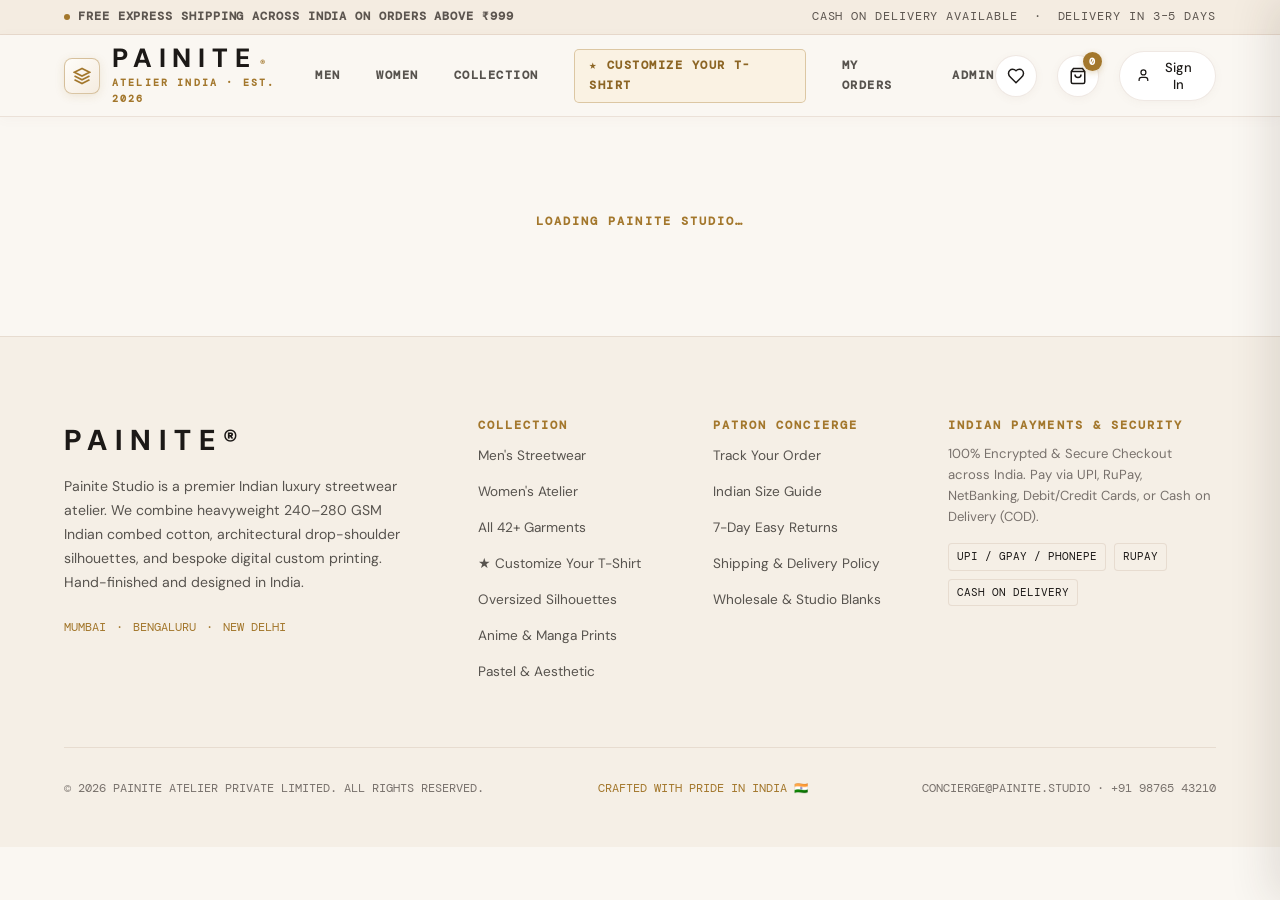
==== commit 427daaac: "feat: complete luxury light aesthetic theme redesign across entire website" ====
--- a/index.html
+++ b/index.html
@@ -12,30 +12,30 @@
     .fade-enter { animation: fadeIn 0.3s ease-out forwards; }
     @keyframes fadeIn { from { opacity: 0; transform: translateY(6px); } to { opacity: 1; transform: translateY(0); } }
     .status-badge { font-family: var(--font-mono); font-size: 0.7rem; padding: 4px 10px; border-radius: var(--radius-sm); text-transform: uppercase; font-weight: 600; display: inline-block; }
-    .status-Pending { background: rgba(245, 158, 11, 0.15); color: #f59e0b; border: 1px solid rgba(245, 158, 11, 0.3); }
-    .status-In-Production { background: rgba(59, 130, 246, 0.15); color: #60a5fa; border: 1px solid rgba(59, 130, 246, 0.3); }
-    .status-Quality-Check { background: rgba(168, 85, 247, 0.15); color: #c084fc; border: 1px solid rgba(168, 85, 247, 0.3); }
-    .status-Shipped { background: rgba(16, 185, 129, 0.15); color: #34d399; border: 1px solid rgba(16, 185, 129, 0.3); }
-    .status-Delivered { background: rgba(212, 175, 55, 0.15); color: var(--gold); border: 1px solid rgba(212, 175, 55, 0.3); }
-    .status-Cancelled { background: rgba(239, 68, 68, 0.15); color: #f87171; border: 1px solid rgba(239, 68, 68, 0.3); }
+    .status-Pending { background: #FEF3C7; color: #92400E; border: 1px solid #FCD34D; }
+    .status-In-Production { background: #E0E7FF; color: #3730A3; border: 1px solid #C7D2FE; }
+    .status-Quality-Check { background: #F3E8FF; color: #6B21A8; border: 1px solid #E9D5FF; }
+    .status-Shipped { background: #E0F2FE; color: #0369A1; border: 1px solid #BAE6FD; }
+    .status-Delivered { background: #DCFCE7; color: #166534; border: 1px solid #BBF7D0; }
+    .status-Cancelled { background: #FEE2E2; color: #991B1B; border: 1px solid #FECACA; }
 
     .stepper { display: flex; align-items: center; justify-content: space-between; position: relative; margin: 1.5rem 0; }
     .stepper::before { content: ''; position: absolute; top: 14px; left: 20px; right: 20px; height: 2px; background: var(--line-subtle); z-index: 1; }
     .step-node { position: relative; z-index: 2; display: flex; flex-direction: column; align-items: center; gap: 6px; }
-    .step-circle { width: 28px; height: 28px; border-radius: 50%; background: var(--bg-surface); border: 2px solid var(--line-subtle); display: flex; align-items: center; justify-content: center; font-size: 0.75rem; font-family: var(--font-mono); }
-    .step-node.completed .step-circle { background: var(--emerald); border-color: var(--emerald); color: #000; }
-    .step-node.active .step-circle { background: var(--gold); border-color: var(--gold); color: #000; box-shadow: 0 0 12px var(--gold-glow); }
+    .step-circle { width: 28px; height: 28px; border-radius: 50%; background: var(--bg-surface); border: 2px solid var(--line-subtle); display: flex; align-items: center; justify-content: center; font-size: 0.75rem; font-family: var(--font-mono); color: var(--text-main); }
+    .step-node.completed .step-circle { background: #0D7A53; border-color: #0D7A53; color: #FFFFFF; font-weight: 600; }
+    .step-node.active .step-circle { background: var(--gold); border-color: var(--gold); color: #FFFFFF; font-weight: 600; box-shadow: 0 0 10px rgba(163, 119, 44, 0.3); }
     .step-label { font-family: var(--font-mono); font-size: 0.68rem; color: var(--text-dim); text-transform: uppercase; }
-    .step-node.active .step-label, .step-node.completed .step-label { color: var(--text-main); }
+    .step-node.active .step-label, .step-node.completed .step-label { color: var(--text-main); font-weight: 600; }
   </style>
 </head>
 <body>
   <div id="app">
     <!-- Top Announcement Bar: Indian Market Trust -->
-    <div style="background: #050608; border-bottom: 1px solid var(--line-subtle); padding: 7px 5vw; display: flex; justify-content: space-between; align-items: center; font-family: var(--font-mono); font-size: 0.72rem; color: var(--text-dim); letter-spacing: 0.08em; text-transform: uppercase;">
+    <div style="background: #F4ECE1; border-bottom: 1px solid var(--line-subtle); padding: 8px 5vw; display: flex; justify-content: space-between; align-items: center; font-family: var(--font-mono); font-size: 0.72rem; color: #5C554F; letter-spacing: 0.08em; text-transform: uppercase;">
       <div style="display: flex; align-items: center; gap: 8px;">
         <span style="display: inline-block; width: 6px; height: 6px; border-radius: 50%; background: var(--gold);"></span>
-        <span>FREE EXPRESS SHIPPING ACROSS INDIA ON ORDERS ABOVE ₹999</span>
+        <span style="font-weight: 600;">FREE EXPRESS SHIPPING ACROSS INDIA ON ORDERS ABOVE ₹999</span>
       </div>
       <div style="display: flex; gap: 16px;">
         <span>CASH ON DELIVERY AVAILABLE</span>
@@ -373,11 +373,11 @@
       customizer: {
         product: null,
         style: 'Oversized',
-        color: 'Onyx Black',
-        colorHex: '#101114',
+        color: 'Pastel Pink',
+        colorHex: '#FCEEE9',
         size: 'L',
         text: 'PAINITE ATELIER',
-        textColor: '#FFFFFF',
+        textColor: '#1C1917',
         fontFamily: "'DM Sans', sans-serif",
         position: 'chest', // 'chest' | 'pocket' | 'back'
         view: 'front',     // 'front' | 'back'
@@ -818,7 +818,7 @@
             <div class="hero-floating-badge">
               <div style="display: flex; justify-content: space-between; align-items: center;">
                 <span style="color: var(--gold); font-weight: 700;">PAINITE ATELIER 01</span>
-                <span style="font-family: var(--font-mono); color: #ffffff;">42+ PIECES FROM ₹999</span>
+                <span style="font-family: var(--font-mono); color: var(--text-main); font-weight: 700;">42+ PIECES FROM ₹999</span>
               </div>
               <p style="margin-top: 4px; color: var(--text-dim); font-size: 0.72rem;">Oversized, Anime, Aesthetic & Pastel Silhouettes / Made in India 🇮🇳</p>
             </div>
@@ -850,8 +850,8 @@
               <div class="editorial-banner-overlay"></div>
               <div class="editorial-banner-content">
                 <span class="eyebrow" style="color: var(--gold); font-size: 0.7rem;">HEAVYWEIGHT & OVERSIZED</span>
-                <h3 style="font-size: 1.85rem; margin: 0.4rem 0 0.8rem 0; color: #fff;">Men's Streetwear Archive</h3>
-                <p style="font-size: 0.85rem; color: #cbd5e1; margin-bottom: 1.25rem; max-width: 420px;">
+                <h3 style="font-size: 1.85rem; margin: 0.4rem 0 0.8rem 0; color: var(--text-main);">Men's Streetwear Archive</h3>
+                <p style="font-size: 0.85rem; color: var(--text-muted); margin-bottom: 1.25rem; max-width: 420px;">
                   Japanese mineral acid washes, neo-Tokyo anime brushwork, drop-shoulder silhouettes, and dense 260–280 GSM Indian cotton.
                 </p>
                 <button class="btn-primary" style="padding: 10px 22px; font-size: 0.75rem;">Explore Men's Drops (25 Pieces) →</button>
@@ -863,12 +863,12 @@
               <img class="banner-bg" src="https://images.unsplash.com/photo-1524250502761-1ac6f2e30d43?w=800&auto=format&fit=crop&q=80" alt="Women's Fashion Atelier">
               <div class="editorial-banner-overlay"></div>
               <div class="editorial-banner-content">
-                <span class="eyebrow" style="color: #f4c2c2; font-size: 0.7rem;">PASTEL AESTHETIC & CROPPED</span>
-                <h3 style="font-size: 1.85rem; margin: 0.4rem 0 0.8rem 0; color: #fff;">Women's Fashion Atelier</h3>
-                <p style="font-size: 0.85rem; color: #cbd5e1; margin-bottom: 1.25rem; max-width: 420px;">
+                <span class="eyebrow" style="color: var(--gold); font-size: 0.7rem;">PASTEL AESTHETIC & CROPPED</span>
+                <h3 style="font-size: 1.85rem; margin: 0.4rem 0 0.8rem 0; color: var(--text-main);">Women's Fashion Atelier</h3>
+                <p style="font-size: 0.85rem; color: var(--text-muted); margin-bottom: 1.25rem; max-width: 420px;">
                   Blush sakura pink, dusty lavender dreamscapes, botanical continuous line art, cropped boxy cuts, and breezy luxury drapes.
                 </p>
-                <button class="btn-primary" style="padding: 10px 22px; font-size: 0.75rem; background: #f4c2c2; color: #000; border-color: #f4c2c2;">Explore Women's Drops (25 Pieces) →</button>
+                <button class="btn-primary" style="padding: 10px 22px; font-size: 0.75rem; background: #FCEEE9; color: #1C1917; border-color: #E6CEBC;">Explore Women's Drops (25 Pieces) →</button>
               </div>
             </div>
           </div>
@@ -945,7 +945,7 @@
         </section>
 
         <!-- Dedicated Customized T-Shirt Highlight Section -->
-        <section style="padding: 5rem 5vw; background: radial-gradient(circle at top, #141624 0%, #07080c 100%); border-top: 1px solid var(--line-subtle); border-bottom: 1px solid var(--line-subtle);">
+        <section style="padding: 5rem 5vw; background: radial-gradient(circle at top, #FFF9F3 0%, #F5ECE0 100%); border-top: 1px solid var(--line-subtle); border-bottom: 1px solid var(--line-subtle);">
           <div style="display: flex; justify-content: space-between; align-items: flex-end; margin-bottom: 3rem; flex-wrap: wrap; gap: 1.5rem;">
             <div>
               <span class="eyebrow">BESPOKE WORKSHOP</span>
@@ -1183,7 +1183,7 @@
           ` : `
             <div style="padding: 6rem 1rem; text-align: center; color: var(--text-dim); background: var(--bg-card); border-radius: var(--radius-lg); border: 1px solid var(--line-subtle);">
               <svg width="48" height="48" viewBox="0 0 24 24" fill="none" stroke="currentColor" stroke-width="1.5" style="margin-bottom: 1.25rem;"><circle cx="11" cy="11" r="8"></circle><path d="m21 21-4.3-4.3"></path></svg>
-              <h3 style="margin-bottom: 0.5rem; color: #fff;">No garments match the selected filters</h3>
+              <h3 style="margin-bottom: 0.5rem; color: var(--text-main);">No garments match the selected filters</h3>
               <p style="font-size: 0.85rem; max-width: 400px; margin: 0 auto 1.5rem auto;">Try resetting your color or silhouette filter to view the rest of our atelier collection.</p>
               <button class="btn-primary" onclick="navigate('shop')">Explore All 42+ Garments</button>
             </div>
@@ -1238,14 +1238,16 @@
       const activeProduct = state.products.find(p => p.id === params.product) || customizableList[0] || state.products[0];
       state.customizer.product = activeProduct;
 
-      // Available Colors tailored for Indian Streetwear
+      // Available Colors tailored for Luxury Aesthetic & Pastel Streetwear
       const garmentColors = [
-        { name: 'Onyx Black', hex: '#101114', textHex: '#ffffff' },
-        { name: 'Kora White', hex: '#e8e4dc', textHex: '#101114' },
-        { name: 'Slate Smoke', hex: '#343b47', textHex: '#ffffff' },
-        { name: 'Dusk Olive', hex: '#3d4739', textHex: '#ffffff' },
-        { name: 'Chai Sand', hex: '#ccbeaa', textHex: '#101114' },
-        { name: 'Indigo Navy', hex: '#182333', textHex: '#ffffff' }
+        { name: 'Pastel Pink', hex: '#FCEEE9', textHex: '#1C1917' },
+        { name: 'Soft Lavender', hex: '#F4EFF9', textHex: '#1C1917' },
+        { name: 'Kora White', hex: '#FAF7F2', textHex: '#1C1917' },
+        { name: 'Warm Beige', hex: '#F2EAE0', textHex: '#1C1917' },
+        { name: 'Chai Sand', hex: '#E2D6C7', textHex: '#1C1917' },
+        { name: 'Sky Mist', hex: '#E4ECF5', textHex: '#1C1917' },
+        { name: 'Sage Green', hex: '#E3ECE3', textHex: '#1C1917' },
+        { name: 'Onyx Black', hex: '#262320', textHex: '#FAF7F2' }
       ];
 
       // Available T-Shirt Styles
@@ -1283,20 +1285,20 @@
               <svg class="tee-svg-garment" viewBox="0 0 400 480" xmlns="http://www.w3.org/2000/svg">
                 <!-- Shirt Body with shading -->
                 <path id="tee-path" d="M 120 40 Q 150 70 200 70 Q 250 70 280 40 L 360 90 L 320 170 L 280 150 L 280 440 Q 200 455 120 440 L 120 150 L 80 170 L 40 90 Z" 
-                      fill="${state.customizer.colorHex}" stroke="rgba(255,255,255,0.12)" stroke-width="1.5"/>
+                      fill="${state.customizer.colorHex}" stroke="rgba(163, 119, 44, 0.28)" stroke-width="1.5"/>
                 
                 <!-- Collar neckline (Front vs Back) -->
                 ${state.customizer.view === 'front' ? `
                   <path id="collar-path" d="M 120 40 Q 150 70 200 70 Q 250 70 280 40 Q 250 55 200 55 Q 150 55 120 40 Z" 
-                        fill="rgba(0,0,0,0.3)" stroke="rgba(255,255,255,0.15)" stroke-width="1"/>
+                        fill="rgba(0,0,0,0.06)" stroke="rgba(163, 119, 44, 0.25)" stroke-width="1"/>
                 ` : `
                   <path id="collar-path" d="M 120 40 Q 150 50 200 50 Q 250 50 280 40 Q 250 44 200 44 Q 150 44 120 40 Z" 
-                        fill="rgba(0,0,0,0.4)" stroke="rgba(255,255,255,0.15)" stroke-width="1"/>
+                        fill="rgba(0,0,0,0.08)" stroke="rgba(163, 119, 44, 0.25)" stroke-width="1"/>
                 `}
                 
                 <!-- Sleeve seams -->
-                <line x1="120" y1="150" x2="80" y2="170" stroke="rgba(0,0,0,0.3)" stroke-width="1.5"/>
-                <line x1="280" y1="150" x2="320" y2="170" stroke="rgba(0,0,0,0.3)" stroke-width="1.5"/>
+                <line x1="120" y1="150" x2="80" y2="170" stroke="rgba(0,0,0,0.08)" stroke-width="1.5"/>
+                <line x1="280" y1="150" x2="320" y2="170" stroke="rgba(0,0,0,0.08)" stroke-width="1.5"/>
               </svg>
 
               <!-- Print Zone Overlay (Dynamic Front vs Back and Placement) -->
@@ -1409,10 +1411,10 @@
               <div class="control-group">
                 <label class="control-label">Ink Tone</label>
                 <select class="control-select" onchange="updateCustomInkColor(this.value)">
+                  <option value="#1C1917">Espresso Black</option>
+                  <option value="#A3772C">Atelier Gold</option>
+                  <option value="#E11D48">Crimson Red</option>
                   <option value="#FFFFFF">Chalk White</option>
-                  <option value="#d4af37">Atelier Gold</option>
-                  <option value="#111215">Carbon Black</option>
-                  <option value="#e11d48">Crimson Red</option>
                 </select>
               </div>
             </div>
@@ -1467,10 +1469,10 @@
       if (collar) {
         if (view === 'front') {
           collar.setAttribute('d', 'M 120 40 Q 150 70 200 70 Q 250 70 280 40 Q 250 55 200 55 Q 150 55 120 40 Z');
-          collar.setAttribute('fill', 'rgba(0,0,0,0.3)');
+          collar.setAttribute('fill', 'rgba(0,0,0,0.06)');
         } else {
           collar.setAttribute('d', 'M 120 40 Q 150 50 200 50 Q 250 50 280 40 Q 250 44 200 44 Q 150 44 120 40 Z');
-          collar.setAttribute('fill', 'rgba(0,0,0,0.4)');
+          collar.setAttribute('fill', 'rgba(0,0,0,0.08)');
         }
       }
     };
@@ -1487,6 +1489,11 @@
     window.setCustomColor = (name, hex, textHex) => {
       state.customizer.color = name;
       state.customizer.colorHex = hex;
+      if (textHex) {
+        state.customizer.textColor = textHex;
+        const liveText = document.getElementById('live-tee-text');
+        if (liveText) liveText.style.color = textHex;
+      }
       document.getElementById('active-color-name').innerText = name;
       document.getElementById('tee-path').setAttribute('fill', hex);
       document.querySelectorAll('.swatch-btn').forEach(b => b.classList.toggle('active', b.title === name));
--- a/static/css/painite.css
+++ b/static/css/painite.css
@@ -1,40 +1,55 @@
 /* ==========================================================================
-   PAINITE STUDIO — AUTHENTIC INDIAN LUXURY STREETWEAR ATELIER
-   Design System & Master Stylesheet
+   PAINITE STUDIO — AUTHENTIC INDIAN LUXURY ATELIER
+   Aesthetic Light Theme Design System (Soft Cream, Ivory, Pastel Pink, Beige & Lavender)
    ========================================================================== */
 
 :root {
-  --bg-void: #07080c;
-  --bg-surface: #0e1017;
-  --bg-surface-elevated: #151824;
-  --bg-card: #11131c;
-  
-  --line-subtle: rgba(255, 255, 255, 0.08);
-  --line-medium: rgba(255, 255, 255, 0.16);
-  --line-active: #d4af37;
-
-  --text-main: #f8fafc;
-  --text-muted: #94a3b8;
-  --text-dim: #64748b;
-
-  --gold: #d4af37;
-  --gold-glow: rgba(212, 175, 55, 0.18);
-  --gold-light: #f3e5ab;
-  --crimson: #e11d48;
-  --emerald: #10b981;
-  --blue: #3b82f6;
+  /* Radiant Soft Cream & Ivory Surfaces */
+  --bg-void: #FAF7F2;              /* Radiant soft cream ivory backdrop */
+  --bg-surface: #F5EFE6;           /* Warm soft linen */
+  --bg-surface-elevated: #EDE5DA;  /* Slightly deeper warm cream */
+  --bg-card: #FFFFFF;              /* Crisp pristine white for cards */
+  --bg-card-subtle: #FCFAF7;       /* Soft ivory tint */
+
+  /* Pastel Accent Palettes */
+  --bg-blush: #FCEEE9;             /* Pastel blush pink */
+  --bg-lavender: #F4EFF9;          /* Soft light lavender */
+  --bg-beige: #F2EAE0;             /* Warm chai beige */
+
+  /* Hairline Delicate Borders */
+  --line-subtle: rgba(180, 150, 130, 0.22); /* Soft warm border */
+  --line-medium: rgba(160, 130, 110, 0.35); /* Structured border */
+  --line-active: #B58934;          /* Antique champagne gold */
+
+  /* High-Contrast, Legible Luxury Typography */
+  --text-main: #1C1917;            /* Deep warm espresso/noir for pristine readability */
+  --text-muted: #57534E;           /* Refined warm taupe */
+  --text-dim: #78716C;             /* Subtle captions & secondary notes */
+  --text-inverse: #FFFFFF;
+
+  /* Refined Luxury Accents */
+  --gold: #A3772C;                 /* Rich champagne gold */
+  --gold-glow: rgba(163, 119, 44, 0.16);
+  --gold-light: #FAF2E3;
+  --blush: #E28D98;                /* Pastel pink */
+  --lavender: #8E7CC3;             /* Soft lavender */
+  --crimson: #BE123C;              /* Deep rose berry */
+  --emerald: #0D7A53;              /* Rich forest emerald */
+  --blue: #2563EB;                 /* Slate royal blue */
 
   --font-sans: 'DM Sans', -apple-system, BlinkMacSystemFont, "Segoe UI", Roboto, sans-serif;
   --font-mono: 'DM Mono', monospace;
 
-  --radius-sm: 4px;
-  --radius-md: 8px;
-  --radius-lg: 14px;
+  --radius-sm: 5px;
+  --radius-md: 10px;
+  --radius-lg: 16px;
   --radius-full: 9999px;
 
   --ease-spring: cubic-bezier(0.16, 1, 0.3, 1);
-  --shadow-card: 0 10px 30px -10px rgba(0, 0, 0, 0.6);
-  --shadow-modal: 0 25px 60px -12px rgba(0, 0, 0, 0.85);
+  --shadow-card: 0 4px 20px -2px rgba(140, 110, 90, 0.08), 0 2px 6px -1px rgba(140, 110, 90, 0.04);
+  --shadow-card-hover: 0 16px 36px -6px rgba(140, 110, 90, 0.14), 0 4px 12px -2px rgba(140, 110, 90, 0.06);
+  --shadow-modal: 0 25px 60px -10px rgba(60, 45, 35, 0.18);
+  --shadow-drawer: -10px 0 40px rgba(60, 45, 35, 0.12);
 }
 
 *, *::before, *::after {
@@ -62,7 +77,7 @@
 .eyebrow {
   font-family: var(--font-mono);
   font-size: 0.72rem;
-  font-weight: 500;
+  font-weight: 600;
   letter-spacing: 0.18em;
   text-transform: uppercase;
   color: var(--gold);
@@ -97,25 +112,25 @@
 }
 
 /* ==========================================================================
-   BRAND HERO NAVBAR
+   BRAND HERO NAVBAR — RADIANT LIGHT ATELIER
    ========================================================================== */
 
 .studio-header {
   position: sticky;
   top: 0;
   z-index: 60;
-  background: rgba(7, 8, 12, 0.88);
-  backdrop-filter: blur(24px);
-  -webkit-backdrop-filter: blur(24px);
+  background: rgba(250, 247, 242, 0.94);
+  backdrop-filter: blur(20px);
+  -webkit-backdrop-filter: blur(20px);
   border-bottom: 1px solid var(--line-subtle);
   height: 82px;
   padding: 0 5vw;
   display: flex;
   align-items: center;
   justify-content: space-between;
-}
-
-/* Bold, Hero PAINITE Brand Logo */
+  box-shadow: 0 2px 12px rgba(140, 110, 90, 0.04);
+}
+
 .brand-logo-wrap {
   display: flex;
   align-items: center;
@@ -124,15 +139,15 @@
 }
 
 .brand-emblem {
-  width: 34px;
-  height: 34px;
-  background: linear-gradient(135deg, #1b1e2b 0%, #0d0f15 100%);
-  border: 1px solid rgba(212, 175, 55, 0.4);
-  border-radius: 6px;
+  width: 36px;
+  height: 36px;
+  background: linear-gradient(135deg, #FFFDF9 0%, #F5ECE0 100%);
+  border: 1.5px solid rgba(163, 119, 44, 0.4);
+  border-radius: 8px;
   display: flex;
   align-items: center;
   justify-content: center;
-  box-shadow: 0 0 15px var(--gold-glow);
+  box-shadow: 0 2px 10px rgba(163, 119, 44, 0.15);
   transition: all 0.3s var(--ease-spring);
 }
 
@@ -143,7 +158,7 @@
 .brand-logo-wrap:hover .brand-emblem {
   border-color: var(--gold);
   transform: rotate(45deg);
-  box-shadow: 0 0 25px rgba(212, 175, 55, 0.35);
+  box-shadow: 0 4px 16px rgba(163, 119, 44, 0.25);
 }
 
 .brand-text-block {
@@ -157,9 +172,8 @@
   font-weight: 800;
   letter-spacing: 0.26em;
   text-transform: uppercase;
-  color: #ffffff;
+  color: #1C1917;
   line-height: 1;
-  text-shadow: 0 2px 10px rgba(0, 0, 0, 0.5);
   display: flex;
   align-items: baseline;
   gap: 3px;
@@ -179,7 +193,7 @@
   text-transform: uppercase;
   color: var(--gold);
   margin-top: 3px;
-  font-weight: 500;
+  font-weight: 600;
 }
 
 .studio-nav {
@@ -197,7 +211,7 @@
   position: relative;
   padding: 6px 0;
   transition: color 0.2s ease;
-  font-weight: 500;
+  font-weight: 600;
 }
 
 .nav-link:hover, .nav-link.active {
@@ -212,19 +226,19 @@
   right: 0;
   height: 2px;
   background: var(--gold);
-  box-shadow: 0 0 8px var(--gold-glow);
+  box-shadow: 0 1px 6px var(--gold-glow);
 }
 
 .nav-link.highlight-nav {
-  color: var(--gold);
-  border: 1px solid rgba(212, 175, 55, 0.35);
+  color: #8C6524;
+  border: 1px solid rgba(163, 119, 44, 0.35);
   padding: 6px 14px;
   border-radius: var(--radius-sm);
-  background: rgba(212, 175, 55, 0.08);
+  background: #FAF2E3;
 }
 
 .nav-link.highlight-nav:hover {
-  background: rgba(212, 175, 55, 0.18);
+  background: #F5E7CD;
   border-color: var(--gold);
 }
 
@@ -242,14 +256,15 @@
   height: 42px;
   border-radius: var(--radius-full);
   border: 1px solid var(--line-subtle);
-  background: var(--bg-surface);
+  background: #FFFFFF;
   color: var(--text-main);
   transition: all 0.2s var(--ease-spring);
   position: relative;
+  box-shadow: 0 2px 8px rgba(140, 110, 90, 0.06);
 }
 
 .action-btn:hover {
-  background: var(--bg-surface-elevated);
+  background: var(--bg-surface);
   border-color: var(--line-medium);
   transform: translateY(-1px);
 }
@@ -259,7 +274,7 @@
   top: -4px;
   right: -4px;
   background: var(--gold);
-  color: #000000;
+  color: #FFFFFF;
   font-family: var(--font-mono);
   font-size: 0.65rem;
   font-weight: 800;
@@ -270,6 +285,7 @@
   align-items: center;
   justify-content: center;
   padding: 0 4px;
+  box-shadow: 0 2px 6px rgba(163, 119, 44, 0.3);
 }
 
 .user-pill {
@@ -278,17 +294,19 @@
   gap: 8px;
   padding: 7px 16px;
   border-radius: var(--radius-full);
-  background: var(--bg-surface);
+  background: #FFFFFF;
   border: 1px solid var(--line-subtle);
   font-size: 0.82rem;
   color: var(--text-main);
   cursor: pointer;
   transition: all 0.2s ease;
+  box-shadow: 0 2px 8px rgba(140, 110, 90, 0.05);
+  font-weight: 500;
 }
 
 .user-pill:hover {
   border-color: var(--line-medium);
-  background: var(--bg-surface-elevated);
+  background: var(--bg-surface);
 }
 
 .user-role-badge {
@@ -296,13 +314,14 @@
   font-size: 0.65rem;
   padding: 2px 6px;
   border-radius: 3px;
-  background: rgba(212, 175, 55, 0.15);
+  background: #FAF2E3;
   color: var(--gold);
-  border: 1px solid rgba(212, 175, 55, 0.3);
+  border: 1px solid rgba(163, 119, 44, 0.3);
+  font-weight: 700;
 }
 
 /* ==========================================================================
-   HOMEPAGE HERO SECTION — PAINITE HERO
+   HOMEPAGE HERO SECTION — LUXURY LIGHT AESTHETIC
    ========================================================================== */
 
 .hero-section {
@@ -314,9 +333,9 @@
   gap: 4.5rem;
   min-height: 84vh;
   overflow: hidden;
-}
-
-/* Atmospheric giant PAINITE watermark backdrop */
+  background: linear-gradient(180deg, #FAF7F2 0%, #F5EFE6 100%);
+}
+
 .hero-watermark {
   position: absolute;
   top: 52%;
@@ -325,7 +344,7 @@
   font-size: clamp(6.5rem, 19vw, 17rem);
   font-weight: 900;
   letter-spacing: 0.28em;
-  color: rgba(255, 255, 255, 0.022);
+  color: rgba(163, 119, 44, 0.045);
   pointer-events: none;
   user-select: none;
   z-index: 0;
@@ -348,7 +367,6 @@
   color: var(--gold);
   letter-spacing: 0.04em;
   display: inline-block;
-  text-shadow: 0 0 30px var(--gold-glow);
 }
 
 .hero-copy p.lead {
@@ -371,12 +389,14 @@
   gap: 6px;
   padding: 6px 12px;
   border-radius: var(--radius-sm);
-  background: rgba(255, 255, 255, 0.04);
+  background: #FFFFFF;
   border: 1px solid var(--line-subtle);
   font-family: var(--font-mono);
   font-size: 0.72rem;
   color: var(--text-main);
   letter-spacing: 0.05em;
+  box-shadow: 0 2px 6px rgba(140, 110, 90, 0.05);
+  font-weight: 600;
 }
 
 .hero-feature-badge svg {
@@ -397,22 +417,23 @@
   gap: 10px;
   padding: 15px 30px;
   border-radius: var(--radius-sm);
-  background: #ffffff;
-  color: #07080c;
+  background: #1C1917;
+  color: #FAF7F2;
   font-family: var(--font-mono);
   font-size: 0.82rem;
   font-weight: 700;
   letter-spacing: 0.1em;
   text-transform: uppercase;
   transition: all 0.25s var(--ease-spring);
-  border: 1px solid #ffffff;
+  border: 1px solid #1C1917;
+  box-shadow: 0 4px 14px rgba(28, 25, 23, 0.15);
 }
 
 .btn-primary:hover {
-  background: var(--gold-light);
-  border-color: var(--gold-light);
+  background: #383430;
+  border-color: #383430;
   transform: translateY(-2px);
-  box-shadow: 0 10px 30px rgba(212, 175, 55, 0.25);
+  box-shadow: 0 8px 24px rgba(28, 25, 23, 0.22);
 }
 
 .btn-secondary {
@@ -422,7 +443,7 @@
   gap: 10px;
   padding: 15px 30px;
   border-radius: var(--radius-sm);
-  background: transparent;
+  background: #FFFFFF;
   color: var(--text-main);
   font-family: var(--font-mono);
   font-size: 0.82rem;
@@ -431,11 +452,12 @@
   text-transform: uppercase;
   border: 1px solid var(--line-medium);
   transition: all 0.25s var(--ease-spring);
+  box-shadow: 0 2px 6px rgba(140, 110, 90, 0.05);
 }
 
 .btn-secondary:hover {
-  border-color: var(--text-main);
-  background: var(--bg-surface);
+  border-color: #1C1917;
+  background: #FAF7F2;
   transform: translateY(-2px);
 }
 
@@ -445,8 +467,8 @@
   border-radius: var(--radius-lg);
   overflow: hidden;
   border: 1px solid var(--line-subtle);
-  background: var(--bg-card);
-  box-shadow: var(--shadow-card);
+  background: #FAF5EE;
+  box-shadow: 0 20px 45px -10px rgba(140, 110, 90, 0.15);
 }
 
 .hero-image-wrap img {
@@ -466,13 +488,15 @@
   bottom: 24px;
   left: 24px;
   right: 24px;
-  background: rgba(7, 8, 12, 0.88);
+  background: rgba(255, 255, 255, 0.94);
   backdrop-filter: blur(16px);
-  border: 1px solid var(--line-medium);
+  border: 1px solid var(--line-subtle);
   padding: 16px 20px;
   border-radius: var(--radius-md);
   font-family: var(--font-mono);
   font-size: 0.75rem;
+  box-shadow: 0 10px 30px rgba(140, 110, 90, 0.12);
+  color: var(--text-main);
 }
 
 /* ==========================================================================
@@ -482,7 +506,7 @@
 .marquee-bar {
   border-top: 1px solid var(--line-subtle);
   border-bottom: 1px solid var(--line-subtle);
-  background: var(--bg-surface);
+  background: #F2EAE0;
   padding: 14px 0;
   overflow: hidden;
   white-space: nowrap;
@@ -495,7 +519,8 @@
   font-size: 0.72rem;
   letter-spacing: 0.22em;
   text-transform: uppercase;
-  color: var(--text-dim);
+  color: #6E655D;
+  font-weight: 600;
 }
 
 @keyframes marquee {
@@ -504,7 +529,7 @@
 }
 
 /* ==========================================================================
-   PRODUCTS CATALOG & INDIAN MARKET CARDS
+   PRODUCTS CATALOG & LIGHT AESTHETIC CARDS
    ========================================================================== */
 
 .products-section {
@@ -527,7 +552,7 @@
 }
 
 .product-card {
-  background: var(--bg-card);
+  background: #FFFFFF;
   border: 1px solid var(--line-subtle);
   border-radius: var(--radius-md);
   overflow: hidden;
@@ -535,18 +560,19 @@
   flex-direction: column;
   transition: all 0.3s var(--ease-spring);
   position: relative;
+  box-shadow: var(--shadow-card);
 }
 
 .product-card:hover {
-  border-color: var(--line-medium);
+  border-color: rgba(163, 119, 44, 0.4);
   transform: translateY(-4px);
-  box-shadow: var(--shadow-card);
+  box-shadow: var(--shadow-card-hover);
 }
 
 .product-card-media {
   position: relative;
   aspect-ratio: 4 / 5;
-  background: #141620;
+  background: #F4EFEA;
   overflow: hidden;
 }
 
@@ -562,10 +588,7 @@
 }
 
 .card-tag {
-  position: absolute;
-  top: 14px;
-  left: 14px;
-  background: rgba(7, 8, 12, 0.9);
+  background: rgba(255, 255, 255, 0.94);
   backdrop-filter: blur(8px);
   font-family: var(--font-mono);
   font-size: 0.68rem;
@@ -575,13 +598,14 @@
   color: var(--gold);
   padding: 4px 10px;
   border-radius: var(--radius-sm);
-  border: 1px solid rgba(212, 175, 55, 0.3);
+  border: 1px solid rgba(163, 119, 44, 0.35);
+  box-shadow: 0 2px 8px rgba(0, 0, 0, 0.06);
 }
 
 .card-tag.custom-tag {
-  background: rgba(16, 185, 129, 0.15);
-  color: #34d399;
-  border-color: rgba(16, 185, 129, 0.35);
+  background: #E8F7F0;
+  color: #0D7A53;
+  border-color: #BBE5D3;
 }
 
 .wishlist-btn {
@@ -591,20 +615,21 @@
   width: 36px;
   height: 36px;
   border-radius: var(--radius-full);
-  background: rgba(7, 8, 12, 0.7);
+  background: rgba(255, 255, 255, 0.92);
   backdrop-filter: blur(8px);
   border: 1px solid var(--line-subtle);
   display: flex;
   align-items: center;
   justify-content: center;
-  color: var(--text-muted);
+  color: var(--text-dim);
   transition: all 0.2s ease;
+  box-shadow: 0 2px 8px rgba(0, 0, 0, 0.06);
 }
 
 .wishlist-btn:hover, .wishlist-btn.active {
   color: var(--crimson);
-  border-color: rgba(225, 29, 72, 0.4);
-  background: rgba(225, 29, 72, 0.1);
+  border-color: rgba(190, 18, 60, 0.35);
+  background: #FDE8ED;
 }
 
 .product-card-info {
@@ -612,6 +637,7 @@
   display: flex;
   flex-direction: column;
   flex: 1;
+  background: #FFFFFF;
 }
 
 .card-title-row {
@@ -623,6 +649,7 @@
 
 .card-title-row h3 {
   font-size: 1.15rem;
+  color: var(--text-main);
 }
 
 .card-price-inr {
@@ -642,7 +669,7 @@
 
 .card-desc {
   font-size: 0.85rem;
-  color: var(--text-dim);
+  color: var(--text-muted);
   margin: 0.8rem 0 1.25rem 0;
   line-height: 1.5;
   display: -webkit-box;
@@ -663,17 +690,18 @@
 }
 
 .discount-tag {
-  background: rgba(16, 185, 129, 0.9);
+  background: #E8F7F0;
   backdrop-filter: blur(8px);
   font-family: var(--font-mono);
   font-size: 0.65rem;
   font-weight: 800;
   letter-spacing: 0.08em;
-  color: #052e16;
+  color: #0D7A53;
   padding: 3px 8px;
   border-radius: var(--radius-sm);
   display: inline-block;
-  box-shadow: 0 2px 8px rgba(16, 185, 129, 0.3);
+  border: 1px solid #BBE5D3;
+  box-shadow: 0 2px 6px rgba(13, 122, 83, 0.12);
 }
 
 .gender-badge {
@@ -684,9 +712,9 @@
   text-transform: uppercase;
   padding: 2px 7px;
   border-radius: var(--radius-sm);
-  background: rgba(255, 255, 255, 0.08);
-  border: 1px solid var(--line-subtle);
-  color: var(--text-main);
+  background: #F5EFE6;
+  border: 1px solid var(--line-subtle);
+  color: var(--text-muted);
   display: inline-block;
   margin-right: 6px;
 }
@@ -702,8 +730,8 @@
   width: 14px;
   height: 14px;
   border-radius: 50%;
-  border: 1.5px solid rgba(255, 255, 255, 0.25);
-  box-shadow: 0 1px 3px rgba(0,0,0,0.5);
+  border: 1.5px solid rgba(140, 110, 90, 0.35);
+  box-shadow: 0 1px 3px rgba(0, 0, 0, 0.15);
   display: inline-block;
   transition: transform 0.2s ease;
 }
@@ -729,8 +757,8 @@
 .discount-save-text {
   font-family: var(--font-mono);
   font-size: 0.72rem;
-  color: var(--emerald);
-  font-weight: 600;
+  color: #0D7A53;
+  font-weight: 700;
 }
 
 /* Editorial Split Banners (Men & Women) */
@@ -743,7 +771,7 @@
 
 .editorial-banner-card {
   position: relative;
-  height: 380px;
+  height: 390px;
   border-radius: var(--radius-lg);
   overflow: hidden;
   border: 1px solid var(--line-subtle);
@@ -752,12 +780,14 @@
   justify-content: flex-end;
   padding: 2.5rem;
   cursor: pointer;
-  transition: transform 0.4s var(--ease-spring), border-color 0.4s ease;
+  box-shadow: var(--shadow-card);
+  transition: transform 0.4s var(--ease-spring), border-color 0.4s ease, box-shadow 0.4s ease;
 }
 
 .editorial-banner-card:hover {
   transform: translateY(-4px);
   border-color: var(--gold);
+  box-shadow: var(--shadow-card-hover);
 }
 
 .editorial-banner-card img.banner-bg {
@@ -781,7 +811,7 @@
   left: 0;
   right: 0;
   bottom: 0;
-  background: linear-gradient(180deg, rgba(7, 8, 12, 0.1) 0%, rgba(7, 8, 12, 0.88) 85%);
+  background: linear-gradient(180deg, rgba(28, 25, 23, 0.05) 0%, rgba(28, 25, 23, 0.82) 85%);
   z-index: 2;
 }
 
@@ -797,19 +827,20 @@
   align-items: center;
   flex-wrap: wrap;
   padding: 12px 18px;
-  background: var(--bg-surface);
+  background: #FFFFFF;
   border: 1px solid var(--line-subtle);
   border-radius: var(--radius-md);
   margin-bottom: 2rem;
+  box-shadow: 0 2px 10px rgba(140, 110, 90, 0.05);
 }
 
 .color-filter-btn {
   display: flex;
   align-items: center;
   gap: 6px;
-  padding: 5px 12px;
+  padding: 6px 14px;
   border-radius: var(--radius-full);
-  background: var(--bg-card);
+  background: #F8F4EE;
   border: 1px solid var(--line-subtle);
   font-family: var(--font-mono);
   font-size: 0.75rem;
@@ -821,7 +852,8 @@
 .color-filter-btn:hover, .color-filter-btn.active {
   border-color: var(--gold);
   color: var(--text-main);
-  background: var(--bg-surface-elevated);
+  background: #FFFFFF;
+  box-shadow: 0 2px 8px rgba(163, 119, 44, 0.15);
 }
 
 @media (max-width: 860px) {
@@ -839,7 +871,7 @@
 .btn-card-add {
   flex: 1;
   padding: 10px 14px;
-  background: var(--bg-surface);
+  background: #F5EFE6;
   border: 1px solid var(--line-subtle);
   border-radius: var(--radius-sm);
   font-family: var(--font-mono);
@@ -852,19 +884,19 @@
   justify-content: center;
   gap: 6px;
   transition: all 0.2s ease;
-  font-weight: 600;
+  font-weight: 700;
 }
 
 .btn-card-add:hover {
-  background: var(--text-main);
-  color: var(--bg-void);
-  border-color: var(--text-main);
+  background: #1C1917;
+  color: #FFFFFF;
+  border-color: #1C1917;
 }
 
 .btn-card-cust {
   padding: 10px 14px;
-  background: transparent;
-  border: 1px solid var(--line-subtle);
+  background: #FAF2E3;
+  border: 1px solid rgba(163, 119, 44, 0.35);
   border-radius: var(--radius-sm);
   font-family: var(--font-mono);
   font-size: 0.75rem;
@@ -877,11 +909,11 @@
 
 .btn-card-cust:hover {
   border-color: var(--gold);
-  background: var(--gold-glow);
+  background: #F5E7CD;
 }
 
 /* ==========================================================================
-   DEDICATED CUSTOMIZE YOUR T-SHIRT COLLECTION STUDIO
+   DEDICATED CUSTOMIZE YOUR T-SHIRT COLLECTION STUDIO — LIGHT ATELIER
    ========================================================================== */
 
 .customizer-layout {
@@ -893,7 +925,7 @@
 }
 
 .tee-canvas-container {
-  background: radial-gradient(circle at center, #1b1e2a 0%, #0a0b10 100%);
+  background: radial-gradient(circle at center, #FFFFFF 0%, #F5ECE0 100%);
   border-radius: var(--radius-lg);
   border: 1px solid var(--line-subtle);
   padding: 2.5rem 3rem 3rem 3rem;
@@ -904,17 +936,18 @@
   justify-content: center;
   position: sticky;
   top: 98px;
-}
-
-/* Front / Back Toggle in Studio */
+  box-shadow: var(--shadow-card);
+}
+
 .canvas-view-toggle {
   display: flex;
-  background: var(--bg-surface);
+  background: #FFFFFF;
   border: 1px solid var(--line-subtle);
   border-radius: var(--radius-full);
   padding: 3px;
   margin-bottom: 1.5rem;
   gap: 4px;
+  box-shadow: 0 2px 8px rgba(140, 110, 90, 0.06);
 }
 
 .view-toggle-btn {
@@ -929,8 +962,8 @@
 }
 
 .view-toggle-btn.active {
-  background: var(--text-main);
-  color: var(--bg-void);
+  background: #1C1917;
+  color: #FFFFFF;
   font-weight: 700;
 }
 
@@ -946,18 +979,17 @@
 .tee-svg-garment {
   width: 100%;
   height: 100%;
-  filter: drop-shadow(0 20px 35px rgba(0, 0, 0, 0.75));
+  filter: drop-shadow(0 15px 30px rgba(140, 110, 90, 0.22));
   transition: fill 0.3s ease;
 }
 
-/* Front & Back Print Zones */
 .tee-print-zone {
   position: absolute;
   top: 30%;
   left: 28%;
   width: 44%;
   height: 44%;
-  border: 1px dashed rgba(212, 175, 55, 0.45);
+  border: 1.5px dashed rgba(163, 119, 44, 0.55);
   display: flex;
   flex-direction: column;
   align-items: center;
@@ -997,17 +1029,18 @@
   max-height: 65%;
   object-fit: contain;
   margin-top: 6px;
-  filter: drop-shadow(0 2px 5px rgba(0,0,0,0.45));
+  filter: drop-shadow(0 2px 5px rgba(0, 0, 0, 0.2));
 }
 
 .customizer-controls {
-  background: var(--bg-card);
+  background: #FFFFFF;
   border: 1px solid var(--line-subtle);
   border-radius: var(--radius-lg);
   padding: 2.2rem;
   display: flex;
   flex-direction: column;
   gap: 1.8rem;
+  box-shadow: var(--shadow-card);
 }
 
 .control-group {
@@ -1025,23 +1058,25 @@
   display: flex;
   justify-content: space-between;
   align-items: baseline;
+  font-weight: 600;
 }
 
 .control-input, .control-select {
   width: 100%;
   padding: 12px 16px;
-  background: var(--bg-surface);
+  background: #FAF7F2;
   border: 1px solid var(--line-subtle);
   border-radius: var(--radius-sm);
   color: var(--text-main);
   font-family: inherit;
   font-size: 0.95rem;
   outline: none;
-  transition: border-color 0.2s ease;
+  transition: border-color 0.2s ease, background 0.2s ease;
 }
 
 .control-input:focus, .control-select:focus {
   border-color: var(--gold);
+  background: #FFFFFF;
 }
 
 .color-swatches {
@@ -1055,7 +1090,7 @@
   height: 38px;
   border-radius: var(--radius-full);
   border: 2px solid transparent;
-  outline: 1.5px solid var(--line-subtle);
+  outline: 1.5px solid var(--line-medium);
   cursor: pointer;
   transition: transform 0.2s ease, outline-color 0.2s ease;
 }
@@ -1078,13 +1113,14 @@
 
 .pill-btn {
   padding: 8px 16px;
-  background: var(--bg-surface);
+  background: #FFFFFF;
   border: 1px solid var(--line-subtle);
   border-radius: var(--radius-sm);
   font-family: var(--font-mono);
   font-size: 0.75rem;
   color: var(--text-muted);
   transition: all 0.2s ease;
+  box-shadow: 0 1px 4px rgba(140, 110, 90, 0.04);
 }
 
 .pill-btn:hover {
@@ -1093,9 +1129,9 @@
 }
 
 .pill-btn.active {
-  color: #07080c;
-  background: #ffffff;
-  border-color: #ffffff;
+  color: #FFFFFF;
+  background: #1C1917;
+  border-color: #1C1917;
   font-weight: 700;
 }
 
@@ -1104,14 +1140,15 @@
   border-radius: var(--radius-sm);
   padding: 18px;
   text-align: center;
-  background: var(--bg-surface);
+  background: #FAF7F2;
   cursor: pointer;
   transition: all 0.2s ease;
+  color: var(--text-muted);
 }
 
 .file-upload-dropzone:hover {
   border-color: var(--gold);
-  background: var(--bg-surface-elevated);
+  background: #F5EFE6;
 }
 
 /* Preset Streetwear Graphics Pills */
@@ -1123,7 +1160,7 @@
 
 .preset-graphic-btn {
   padding: 8px 10px;
-  background: var(--bg-surface);
+  background: #F8F4EE;
   border: 1px solid var(--line-subtle);
   border-radius: var(--radius-sm);
   font-family: var(--font-mono);
@@ -1136,18 +1173,18 @@
 .preset-graphic-btn:hover, .preset-graphic-btn.active {
   border-color: var(--gold);
   color: var(--gold);
-  background: var(--gold-glow);
+  background: #FAF2E3;
 }
 
 /* ==========================================================================
-   SHOPPING BAG & INDIAN CHECKOUT DRAWER
+   SHOPPING BAG & INDIAN CHECKOUT DRAWER — LIGHT AESTHETIC
    ========================================================================== */
 
 .drawer-backdrop {
   position: fixed;
   inset: 0;
-  background: rgba(0, 0, 0, 0.75);
-  backdrop-filter: blur(10px);
+  background: rgba(30, 25, 22, 0.45);
+  backdrop-filter: blur(8px);
   z-index: 100;
   opacity: 0;
   pointer-events: none;
@@ -1165,13 +1202,14 @@
   right: 0;
   bottom: 0;
   width: min(500px, 100vw);
-  background: var(--bg-card);
+  background: #FFFFFF;
   border-left: 1px solid var(--line-subtle);
   z-index: 101;
   transform: translateX(100%);
   transition: transform 0.35s var(--ease-spring);
   display: flex;
   flex-direction: column;
+  box-shadow: var(--shadow-drawer);
 }
 
 .cart-drawer.open {
@@ -1180,6 +1218,7 @@
 
 .drawer-header {
   padding: 24px;
+  background: #FAF7F2;
   border-bottom: 1px solid var(--line-subtle);
   display: flex;
   align-items: center;
@@ -1193,6 +1232,7 @@
   display: flex;
   flex-direction: column;
   gap: 18px;
+  background: #FFFFFF;
 }
 
 .cart-item {
@@ -1200,7 +1240,7 @@
   gap: 16px;
   padding: 14px;
   border-radius: var(--radius-md);
-  background: var(--bg-surface);
+  background: #F8F4EE;
   border: 1px solid var(--line-subtle);
 }
 
@@ -1208,7 +1248,7 @@
   width: 76px;
   height: 90px;
   border-radius: var(--radius-sm);
-  background: #151824;
+  background: #EAE2D8;
   overflow: hidden;
   flex-shrink: 0;
 }
@@ -1235,7 +1275,7 @@
 .drawer-footer {
   padding: 24px;
   border-top: 1px solid var(--line-subtle);
-  background: var(--bg-surface);
+  background: #FAF7F2;
   display: flex;
   flex-direction: column;
   gap: 16px;
@@ -1244,7 +1284,7 @@
 }
 
 .order-summary-box {
-  background: var(--bg-card);
+  background: #FFFFFF;
   border: 1px solid var(--line-subtle);
   border-radius: var(--radius-sm);
   padding: 14px;
@@ -1268,17 +1308,18 @@
   border-top: 1px solid var(--line-subtle);
   padding-top: 8px;
   margin-top: 4px;
+  color: var(--text-main);
 }
 
 /* ==========================================================================
-   MODAL & TOAST
+   MODAL & TOAST — CLEAN IVORY & LIGHT AESTHETIC
    ========================================================================== */
 
 .modal-overlay {
   position: fixed;
   inset: 0;
-  background: rgba(0, 0, 0, 0.8);
-  backdrop-filter: blur(14px);
+  background: rgba(30, 25, 22, 0.45);
+  backdrop-filter: blur(10px);
   z-index: 120;
   display: flex;
   align-items: center;
@@ -1295,8 +1336,8 @@
 }
 
 .modal-content {
-  background: var(--bg-card);
-  border: 1px solid var(--line-medium);
+  background: #FFFFFF;
+  border: 1px solid var(--line-subtle);
   border-radius: var(--radius-lg);
   padding: 2.5rem;
   width: min(460px, 100%);
@@ -1304,6 +1345,7 @@
   position: relative;
   transform: translateY(20px);
   transition: transform 0.25s var(--ease-spring);
+  color: var(--text-main);
 }
 
 .modal-overlay.open .modal-content {
@@ -1314,7 +1356,7 @@
   position: fixed;
   bottom: 24px;
   right: 24px;
-  background: var(--bg-surface-elevated);
+  background: #FFFFFF;
   border: 1px solid var(--line-medium);
   color: var(--text-main);
   padding: 14px 20px;
@@ -1324,7 +1366,7 @@
   align-items: center;
   gap: 12px;
   z-index: 200;
-  box-shadow: var(--shadow-modal);
+  box-shadow: 0 10px 30px rgba(140, 110, 90, 0.16);
   transform: translateY(100px);
   opacity: 0;
   transition: all 0.3s var(--ease-spring);
@@ -1336,11 +1378,11 @@
 }
 
 /* ==========================================================================
-   FOOTER — INDIAN ATELIER PRESENCE
+   FOOTER — WARM LINEN & IVORY
    ========================================================================== */
 
 .studio-footer {
-  background: #050609;
+  background: #F5EFE6;
   border-top: 1px solid var(--line-subtle);
   padding: 5rem 5vw 3rem 5vw;
 }
@@ -1358,13 +1400,13 @@
   font-weight: 800;
   letter-spacing: 0.28em;
   text-transform: uppercase;
-  color: #ffffff;
+  color: #1C1917;
   margin-bottom: 0.75rem;
 }
 
 .footer-brand-bio {
   font-size: 0.88rem;
-  color: var(--text-dim);
+  color: var(--text-muted);
   line-height: 1.7;
   max-width: 380px;
   margin-bottom: 1.5rem;
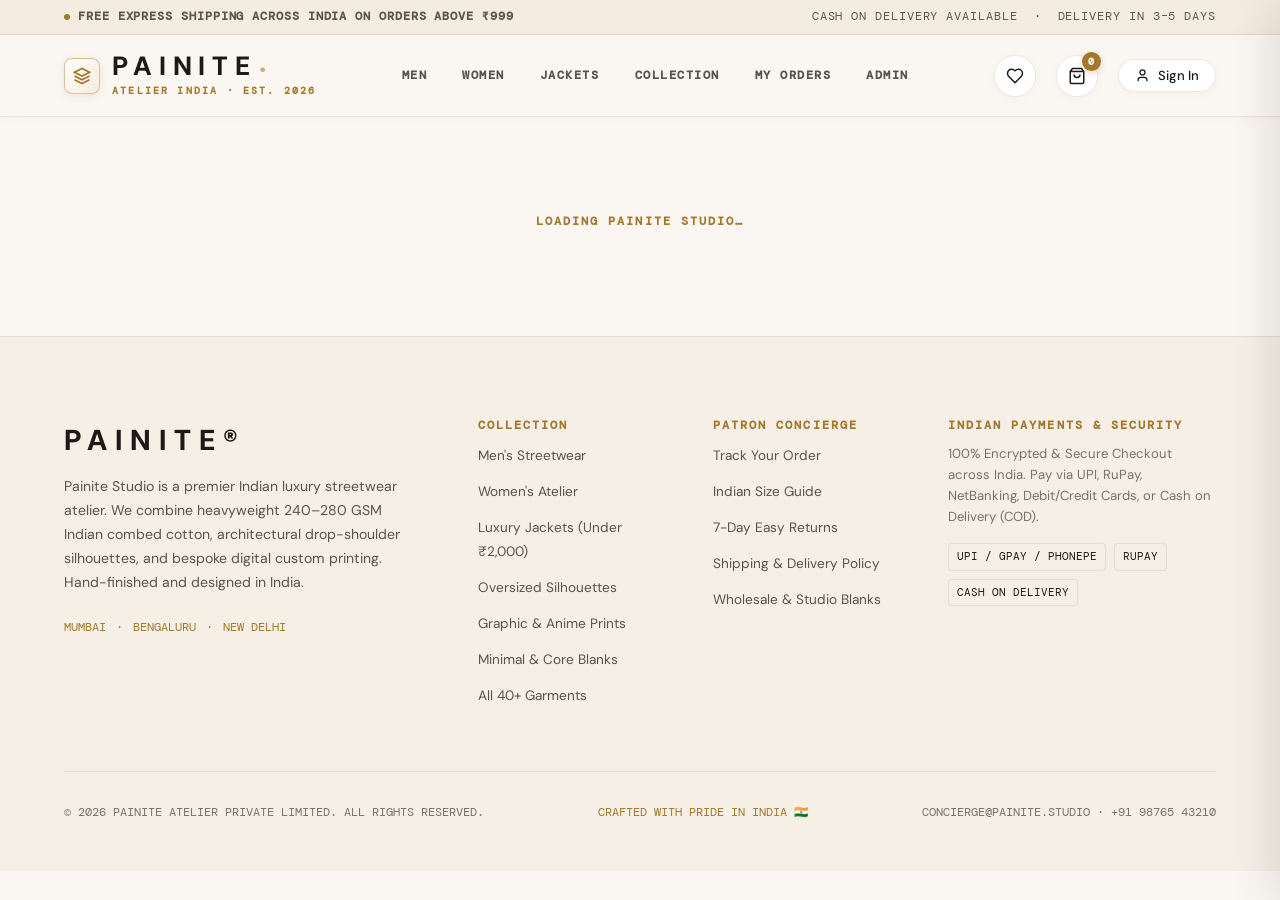
==== commit 0d34db88: "feat: upgrade product filters, curated catalog, price caps, admin-only customizer, and Meta WhatsApp" ====
--- a/index.html
+++ b/index.html
@@ -59,10 +59,8 @@
       <nav class="studio-nav">
         <a href="#/men" class="nav-link" id="nav-men" onclick="navigate('men')">Men</a>
         <a href="#/women" class="nav-link" id="nav-women" onclick="navigate('women')">Women</a>
+        <a href="#/shop" class="nav-link" id="nav-jackets" onclick="navigate('shop', { category: 'Jackets' })">Jackets</a>
         <a href="#/shop" class="nav-link" id="nav-shop" onclick="navigate('shop')">Collection</a>
-        <a href="#/customize" class="nav-link highlight-nav" id="nav-customize" onclick="navigate('customize')">
-          ★ Customize Your T-Shirt
-        </a>
         <a href="#/orders" class="nav-link" id="nav-orders" onclick="navigate('orders')">My Orders</a>
         <a href="#/admin" class="nav-link" id="nav-admin" onclick="navigate('admin')">Admin</a>
       </nav>
@@ -111,11 +109,11 @@
           <ul class="footer-link-list">
             <li><a href="#/men" onclick="navigate('men')">Men's Streetwear</a></li>
             <li><a href="#/women" onclick="navigate('women')">Women's Atelier</a></li>
-            <li><a href="#/shop" onclick="navigate('shop')">All 42+ Garments</a></li>
-            <li><a href="#/customize" onclick="navigate('customize')">★ Customize Your T-Shirt</a></li>
-            <li><a href="#/shop" onclick="navigate('shop', { collection: 'Oversized' })">Oversized Silhouettes</a></li>
-            <li><a href="#/shop" onclick="navigate('shop', { collection: 'Anime & Manga' })">Anime & Manga Prints</a></li>
-            <li><a href="#/shop" onclick="navigate('shop', { collection: 'Aesthetic & Pastel' })">Pastel & Aesthetic</a></li>
+            <li><a href="#/shop" onclick="navigate('shop', { category: 'Jackets' })">Luxury Jackets (Under ₹2,000)</a></li>
+            <li><a href="#/shop" onclick="navigate('shop', { category: 'Oversized T-Shirts' })">Oversized Silhouettes</a></li>
+            <li><a href="#/shop" onclick="navigate('shop', { category: 'Graphic T-Shirts' })">Graphic & Anime Prints</a></li>
+            <li><a href="#/shop" onclick="navigate('shop', { category: 'Minimal & Core' })">Minimal & Core Blanks</a></li>
+            <li><a href="#/shop" onclick="navigate('shop')">All 40+ Garments</a></li>
           </ul>
         </div>
 
@@ -245,6 +243,10 @@
           Confirm Order
           <svg width="16" height="16" viewBox="0 0 24 24" fill="none" stroke="currentColor" stroke-width="2"><path d="M5 12h14M12 5l7 7-7 7"></path></svg>
         </button>
+
+        <div style="margin-top: 10px; font-family: var(--font-mono); font-size: 0.68rem; color: #0D7A53; background: #E8F7F0; border: 1px solid #BBF7D0; border-radius: var(--radius-sm); padding: 8px 10px; text-align: center; line-height: 1.4;">
+          📲 <strong>WhatsApp Order Alerts:</strong> Automatic confirmation sent to your registered mobile and studio concierge (+91 9359615919).
+        </div>
       </div>
     </aside>
 
@@ -429,6 +431,19 @@
     // User auth UI
     window.updateUserUI = () => {
       const container = document.getElementById('user-container');
+      const adminNav = document.getElementById('nav-admin');
+      if (adminNav) {
+        if (state.user && state.user.role === 'admin') {
+          adminNav.innerHTML = '★ Admin Studio';
+          adminNav.style.color = 'var(--gold)';
+          adminNav.style.fontWeight = '700';
+        } else {
+          adminNav.innerHTML = 'Admin';
+          adminNav.style.color = '';
+          adminNav.style.fontWeight = '';
+        }
+      }
+
       if (state.user) {
         container.innerHTML = `
           <div style="display: flex; align-items: center; gap: 8px;">
@@ -687,7 +702,7 @@
         state.cart = [];
         saveCart();
         closeCart();
-        showToast(`Order ${res.id} placed successfully across India!`);
+        showToast(`Order ${res.id} placed! WhatsApp updates sent to ${phone} & studio (+91 9359615919).`);
         navigate('orders');
       } catch (err) {
         showToast(err.message, true);
@@ -874,54 +889,45 @@
           </div>
         </section>
 
-        <!-- Interactive Color Spectrum Navigation -->
+        <!-- Essential Categories Navigation -->
         <section style="padding: 1rem 5vw 3rem 5vw;">
-          <div style="background: var(--bg-card); border: 1px solid var(--line-subtle); border-radius: var(--radius-lg); padding: 1.75rem 2rem;">
-            <div style="display: flex; justify-content: space-between; align-items: center; margin-bottom: 1.25rem; flex-wrap: wrap; gap: 1rem;">
+          <div style="background: var(--bg-card); border: 1px solid var(--line-subtle); border-radius: var(--radius-lg); padding: 2rem;">
+            <div style="display: flex; justify-content: space-between; align-items: center; margin-bottom: 1.5rem; flex-wrap: wrap; gap: 1rem;">
               <div>
-                <span class="eyebrow" style="font-size: 0.68rem;">TRENDING INDIAN STREETWEAR PALETTE</span>
-                <h4 style="font-size: 1.15rem;">Shop By Curated Color Spectrum</h4>
-              </div>
-              <span style="font-family: var(--font-mono); font-size: 0.75rem; color: var(--gold);">Click colorway to filter catalog</span>
-            </div>
-
-            <div class="color-palette-bar" style="margin-bottom: 0;">
-              <button class="color-filter-btn" onclick="navigate('shop', { color: 'Pastel Pink' })">
-                <span style="width: 14px; height: 14px; border-radius: 50%; background: #f4c2c2; display: inline-block; border: 1px solid rgba(255,255,255,0.4);"></span>
-                <span>Pastel Pink</span>
-              </button>
-              <button class="color-filter-btn" onclick="navigate('shop', { color: 'Lavender' })">
-                <span style="width: 14px; height: 14px; border-radius: 50%; background: #c3b1e1; display: inline-block; border: 1px solid rgba(255,255,255,0.4);"></span>
-                <span>Lavender</span>
-              </button>
-              <button class="color-filter-btn" onclick="navigate('shop', { color: 'Chai Sand' })">
-                <span style="width: 14px; height: 14px; border-radius: 50%; background: #d8cbb5; display: inline-block; border: 1px solid rgba(255,255,255,0.4);"></span>
-                <span>Chai Beige</span>
-              </button>
-              <button class="color-filter-btn" onclick="navigate('shop', { color: 'Sky Blue' })">
-                <span style="width: 14px; height: 14px; border-radius: 50%; background: #6ba4b8; display: inline-block; border: 1px solid rgba(255,255,255,0.4);"></span>
-                <span>Sky Blue</span>
-              </button>
-              <button class="color-filter-btn" onclick="navigate('shop', { color: 'Sage Green' })">
-                <span style="width: 14px; height: 14px; border-radius: 50%; background: #8f9779; display: inline-block; border: 1px solid rgba(255,255,255,0.4);"></span>
-                <span>Sage Green</span>
-              </button>
-              <button class="color-filter-btn" onclick="navigate('shop', { color: 'Terracotta' })">
-                <span style="width: 14px; height: 14px; border-radius: 50%; background: #c85a32; display: inline-block; border: 1px solid rgba(255,255,255,0.4);"></span>
-                <span>Terracotta</span>
-              </button>
-              <button class="color-filter-btn" onclick="navigate('shop', { color: 'Golden Mustard' })">
-                <span style="width: 14px; height: 14px; border-radius: 50%; background: #e9c46a; display: inline-block; border: 1px solid rgba(255,255,255,0.4);"></span>
-                <span>Mustard</span>
-              </button>
-              <button class="color-filter-btn" onclick="navigate('shop', { color: 'Onyx Black' })">
-                <span style="width: 14px; height: 14px; border-radius: 50%; background: #101114; display: inline-block; border: 1px solid rgba(255,255,255,0.4);"></span>
-                <span>Onyx Black</span>
-              </button>
-              <button class="color-filter-btn" onclick="navigate('shop', { color: 'Kora White' })">
-                <span style="width: 14px; height: 14px; border-radius: 50%; background: #f5f2eb; display: inline-block; border: 1px solid rgba(0,0,0,0.2);"></span>
-                <span>Kora White</span>
-              </button>
+                <span class="eyebrow" style="font-size: 0.68rem;">CURATED ATELIER SILHOUETTES</span>
+                <h3 style="font-size: 1.35rem; margin: 0.2rem 0;">Shop By Essential Category</h3>
+              </div>
+              <button class="btn-secondary" style="font-size: 0.75rem; padding: 6px 14px;" onclick="navigate('shop')">View All Garments →</button>
+            </div>
+
+            <div style="display: grid; grid-template-columns: repeat(auto-fit, minmax(220px, 1fr)); gap: 1rem;">
+              <div class="category-quick-card" onclick="navigate('shop', { category: 'Oversized T-Shirts' })" style="cursor: pointer; background: var(--bg-surface); border: 1px solid var(--line-subtle); border-radius: var(--radius-md); padding: 1.25rem; transition: transform 0.2s, box-shadow 0.2s;">
+                <span class="eyebrow" style="font-size: 0.65rem; color: var(--gold);">240–280 GSM BLANKS</span>
+                <h4 style="font-size: 1.05rem; margin: 0.4rem 0 0.2rem 0;">Oversized T-Shirts</h4>
+                <p style="font-size: 0.78rem; color: var(--text-dim); margin-bottom: 0.8rem;">Drop-shoulder streetwear cuts & mineral washes</p>
+                <span style="font-family: var(--font-mono); font-size: 0.75rem; color: var(--gold); font-weight: 600;">From ₹899 (Max ₹1,499) →</span>
+              </div>
+
+              <div class="category-quick-card" onclick="navigate('shop', { category: 'Graphic T-Shirts' })" style="cursor: pointer; background: var(--bg-surface); border: 1px solid var(--line-subtle); border-radius: var(--radius-md); padding: 1.25rem; transition: transform 0.2s, box-shadow 0.2s;">
+                <span class="eyebrow" style="font-size: 0.65rem; color: var(--gold);">ARTWORK & ANIME</span>
+                <h4 style="font-size: 1.05rem; margin: 0.4rem 0 0.2rem 0;">Graphic T-Shirts</h4>
+                <p style="font-size: 0.78rem; color: var(--text-dim); margin-bottom: 0.8rem;">Neo-Tokyo Kanji, Renaissance art & celestial line work</p>
+                <span style="font-family: var(--font-mono); font-size: 0.75rem; color: var(--gold); font-weight: 600;">From ₹999 (Max ₹1,499) →</span>
+              </div>
+
+              <div class="category-quick-card" onclick="navigate('shop', { category: 'Jackets' })" style="cursor: pointer; background: var(--bg-surface); border: 1px solid var(--line-subtle); border-radius: var(--radius-md); padding: 1.25rem; transition: transform 0.2s, box-shadow 0.2s;">
+                <span class="eyebrow" style="font-size: 0.65rem; color: var(--gold);">LUXURY OUTERWEAR</span>
+                <h4 style="font-size: 1.05rem; margin: 0.4rem 0 0.2rem 0;">Jackets & Bombers</h4>
+                <p style="font-size: 0.78rem; color: var(--text-dim); margin-bottom: 0.8rem;">Denim truckers, windbreakers & reversible bombers</p>
+                <span style="font-family: var(--font-mono); font-size: 0.75rem; color: var(--gold); font-weight: 600;">From ₹1,649 (Max ₹1,999) →</span>
+              </div>
+
+              <div class="category-quick-card" onclick="navigate('shop', { category: 'Minimal & Core' })" style="cursor: pointer; background: var(--bg-surface); border: 1px solid var(--line-subtle); border-radius: var(--radius-md); padding: 1.25rem; transition: transform 0.2s, box-shadow 0.2s;">
+                <span class="eyebrow" style="font-size: 0.65rem; color: var(--gold);">PASTEL & NATURAL SOLIDS</span>
+                <h4 style="font-size: 1.05rem; margin: 0.4rem 0 0.2rem 0;">Minimal & Core</h4>
+                <p style="font-size: 0.78rem; color: var(--text-dim); margin-bottom: 0.8rem;">Sakura pink, lavender, chai sand & sage solids</p>
+                <span style="font-family: var(--font-mono); font-size: 0.75rem; color: var(--gold); font-weight: 600;">From ₹799 (Max ₹1,199) →</span>
+              </div>
             </div>
           </div>
         </section>
@@ -944,15 +950,15 @@
           </div>
         </section>
 
-        <!-- Dedicated Customized T-Shirt Highlight Section -->
+        <!-- Dedicated Bespoke Atelier Showcase -->
         <section style="padding: 5rem 5vw; background: radial-gradient(circle at top, #FFF9F3 0%, #F5ECE0 100%); border-top: 1px solid var(--line-subtle); border-bottom: 1px solid var(--line-subtle);">
           <div style="display: flex; justify-content: space-between; align-items: flex-end; margin-bottom: 3rem; flex-wrap: wrap; gap: 1.5rem;">
             <div>
-              <span class="eyebrow">BESPOKE WORKSHOP</span>
-              <h2>Customize Your T-Shirt</h2>
-              <p style="margin-top: 0.5rem; max-width: 580px;">Choose a heavyweight blank silhouette, pick your street tone, and personalize with custom typography, artwork upload, and print placement.</p>
-            </div>
-            <button class="btn-primary" onclick="navigate('customize')">Open Design Studio →</button>
+              <span class="eyebrow">PAINITE BESPOKE ATELIER</span>
+              <h2>Exclusive In-House Creations</h2>
+              <p style="margin-top: 0.5rem; max-width: 580px;">Limited-edition bespoke streetwear pieces designed and engineered exclusively by our in-house Atelier Studio Directors.</p>
+            </div>
+            <button class="btn-primary" onclick="navigate('shop')">Explore All Collections →</button>
           </div>
 
           <div class="product-grid">
@@ -1055,55 +1061,79 @@
       `;
     };
 
-    // 2. SHOP / COLLECTION PAGE — DEDICATED MEN, WOMEN & ALL FILTERS
+    // 2. SHOP / COLLECTION PAGE — 4 ESSENTIAL FILTERS (CATEGORY, GENDER, SIZE, PRICE)
     window.renderShopPage = async (params = {}) => {
       const search = params.search || '';
       const category = params.category || 'All';
-      const gender = params.gender || (category === 'Men' ? 'Men' : category === 'Women' ? 'Women' : 'All');
-      const collection = params.collection || 'All';
-      const color = params.color || 'All';
+      const gender = params.gender || (params.collection === 'Men' ? 'Men' : params.collection === 'Women' ? 'Women' : 'All');
+      const size = params.size || 'All';
+      const price = params.price || 'All';
       const sort = params.sort || 'featured';
 
-      const products = await api.products.list({ search, category, gender, collection, color, sort });
+      const products = await api.products.list({ search, category, gender, size, price, sort });
       state.products = products;
 
-      // Genre / Style Pills
-      const styleCollections = [
-        { id: 'All', label: 'All Styles' },
-        { id: 'Oversized', label: 'Oversized Tees' },
-        { id: 'Graphic Prints', label: 'Graphic Prints' },
-        { id: 'Anime & Manga', label: 'Anime & Manga' },
-        { id: 'Aesthetic & Pastel', label: 'Aesthetic & Pastel' },
-        { id: 'Minimal Studio', label: 'Minimal Studio' },
-        { id: 'Streetwear', label: 'Streetwear' },
-        { id: 'Casual Heavyweight', label: 'Casual Wear' },
-        { id: 'Customizable', label: '★ Customizable Blanks' }
+      // 4 Essential Filter Options:
+      // 1. Categories
+      const categories = [
+        { id: 'All', label: 'All Categories' },
+        { id: 'Oversized T-Shirts', label: 'Oversized T-Shirts' },
+        { id: 'Graphic T-Shirts', label: 'Graphic T-Shirts' },
+        { id: 'Jackets', label: 'Jackets & Outerwear' },
+        { id: 'Minimal & Core', label: 'Minimal & Core' }
       ];
 
-      // Palette Swatches
-      const colorOptions = [
-        { name: 'All', hex: 'transparent', label: 'All Colors' },
-        { name: 'Pastel Pink', hex: '#f4c2c2', label: 'Pastel Pink' },
-        { name: 'Lavender', hex: '#c3b1e1', label: 'Lavender' },
-        { name: 'Chai Sand', hex: '#d8cbb5', label: 'Chai Beige' },
-        { name: 'Sky Blue', hex: '#6ba4b8', label: 'Sky Blue' },
-        { name: 'Sage Green', hex: '#8f9779', label: 'Sage Green' },
-        { name: 'Terracotta', hex: '#c85a32', label: 'Terracotta' },
-        { name: 'Golden Mustard', hex: '#e9c46a', label: 'Mustard' },
-        { name: 'Onyx Black', hex: '#101114', label: 'Onyx Black' },
-        { name: 'Kora White', hex: '#f5f2eb', label: 'Kora White' }
+      // 2. Genders
+      const genderOptions = [
+        { id: 'All', label: 'All Genders' },
+        { id: 'Men', label: "Men's" },
+        { id: 'Women', label: "Women's" },
+        { id: 'Unisex', label: 'Unisex' }
+      ];
+
+      // 3. Sizes
+      const sizeOptions = [
+        { id: 'All', label: 'All Sizes' },
+        { id: 'S', label: 'S' },
+        { id: 'M', label: 'M' },
+        { id: 'L', label: 'L' },
+        { id: 'XL', label: 'XL' },
+        { id: 'XXL', label: 'XXL' }
+      ];
+
+      // 4. Prices
+      const priceOptions = [
+        { id: 'All', label: 'All Prices' },
+        { id: 'under-999', label: 'Under ₹999' },
+        { id: '1000-1499', label: '₹1,000 – ₹1,499' },
+        { id: '1500-2000', label: '₹1,500 – ₹2,000' }
       ];
 
       // Dynamic Title
       let pageTitle = 'The Atelier Collection';
       let pageEyebrow = 'PAINITE CATALOG · INDIA';
-      if (gender === 'Men') {
+      if (category === 'Jackets') {
+        pageTitle = 'Luxury Jackets & Outerwear';
+        pageEyebrow = 'OUTERWEAR · UNDER ₹2,000 CAP';
+      } else if (category === 'Oversized T-Shirts') {
+        pageTitle = 'Oversized Streetwear Tees';
+        pageEyebrow = 'BOXY STREET SILHOUETTES · UNDER ₹1,500 CAP';
+      } else if (category === 'Graphic T-Shirts') {
+        pageTitle = 'Graphic & Anime Prints';
+        pageEyebrow = 'HIGH-DENSITY ART PRINTS · UNDER ₹1,500 CAP';
+      } else if (category === 'Minimal & Core') {
+        pageTitle = 'Minimal Studio Blanks';
+        pageEyebrow = 'SOLID COMBED COTTON · UNDER ₹1,500 CAP';
+      } else if (gender === 'Men') {
         pageTitle = "Men's Streetwear Collection";
-        pageEyebrow = 'MEN · 240–280 GSM HEAVYWEIGHT BLANKS';
+        pageEyebrow = 'MEN & UNISEX · 240–280 GSM HEAVYWEIGHT BLANKS';
       } else if (gender === 'Women') {
         pageTitle = "Women's Atelier Collection";
-        pageEyebrow = 'WOMEN · HIGH-STREET SILHOUETTES & PASTEL AESTHETICS';
-      }
+        pageEyebrow = 'WOMEN & UNISEX · HIGH-STREET SILHOUETTES';
+      }
+
+      const activePriceObj = priceOptions.find(p => p.id === price);
+      const activePriceLabel = activePriceObj ? activePriceObj.label : price;
 
       const html = `
         <div class="products-section">
@@ -1112,14 +1142,14 @@
               <span class="eyebrow">${pageEyebrow}</span>
               <h2>${pageTitle}</h2>
               <p style="font-size: 0.85rem; color: var(--text-dim); margin-top: 4px;">
-                Showing ${products.length} luxury garments crafted in India. Free express delivery on orders above ₹999.
+                Showing ${products.length} luxury garments. Free express delivery on orders above ₹999.
               </p>
             </div>
             
             <div style="display: flex; gap: 12px; align-items: center; flex-wrap: wrap;">
               <!-- Search box -->
               <div style="position: relative; width: 240px;">
-                <input type="text" id="shop-search" class="control-input" placeholder="Search piece, color, style…" value="${search}" style="padding-left: 36px; padding-top: 8px; padding-bottom: 8px; font-size: 0.85rem;" onkeydown="if(event.key==='Enter') executeShopFilter()">
+                <input type="text" id="shop-search" class="control-input" placeholder="Search piece, style…" value="${search}" style="padding-left: 36px; padding-top: 8px; padding-bottom: 8px; font-size: 0.85rem;" onkeydown="if(event.key==='Enter') executeShopFilter()">
                 <svg width="16" height="16" viewBox="0 0 24 24" fill="none" stroke="currentColor" stroke-width="2" style="position: absolute; left: 12px; top: 11px; color: var(--text-dim);"><circle cx="11" cy="11" r="8"></circle><path d="m21 21-4.3-4.3"></path></svg>
               </div>
 
@@ -1134,44 +1164,72 @@
             </div>
           </div>
 
-          <!-- 1. Gender Tabs Bar -->
-          <div style="display: flex; gap: 8px; margin-bottom: 1.5rem; flex-wrap: wrap; border-bottom: 1px solid var(--line-subtle); padding-bottom: 1.25rem;">
-            <span style="font-family: var(--font-mono); font-size: 0.72rem; color: var(--text-dim); display: flex; align-items: center; margin-right: 6px;">COLLECTION:</span>
-            <button class="pill-btn ${gender === 'All' ? 'active' : ''}" onclick="filterShop({ gender: 'All' })">All Garments (42)</button>
-            <button class="pill-btn ${gender === 'Men' ? 'active' : ''}" onclick="filterShop({ gender: 'Men' })">Men's Streetwear</button>
-            <button class="pill-btn ${gender === 'Women' ? 'active' : ''}" onclick="filterShop({ gender: 'Women' })">Women's Atelier</button>
-            <button class="pill-btn ${gender === 'Unisex' ? 'active' : ''}" onclick="filterShop({ gender: 'Unisex' })">Unisex Blanks</button>
-          </div>
-
-          <!-- 2. Style / Genre Filter Tabs -->
-          <div class="pill-group" style="margin-bottom: 1.5rem;">
-            ${styleCollections.map(s => `
-              <button class="pill-btn ${(collection === s.id || category === s.id) ? 'active' : ''}" onclick="filterShop({ collection: '${s.id}' })">
-                ${s.label}
-              </button>
-            `).join('')}
-          </div>
-
-          <!-- 3. Color Palette Filter Row -->
-          <div class="color-palette-bar" style="margin-bottom: 2rem;">
-            <span style="font-family: var(--font-mono); font-size: 0.72rem; color: var(--text-dim); margin-right: 4px;">COLOR:</span>
-            ${colorOptions.map(co => `
-              <button class="color-filter-btn ${color === co.name ? 'active' : ''}" onclick="filterShop({ color: '${co.name}' })">
-                ${co.hex !== 'transparent' ? `<span style="width: 12px; height: 12px; border-radius: 50%; background: ${co.hex}; display: inline-block; border: 1px solid rgba(255,255,255,0.3);"></span>` : ''}
-                <span>${co.label}</span>
-              </button>
-            `).join('')}
+          <!-- Essential Filters Card (4 Clean Filters) -->
+          <div style="background: var(--bg-card); border: 1px solid var(--line-subtle); border-radius: var(--radius-md); padding: 1.25rem 1.5rem; margin-bottom: 2rem; display: flex; flex-direction: column; gap: 1.15rem;">
+            
+            <!-- Filter 1: Category -->
+            <div style="display: flex; align-items: center; gap: 12px; flex-wrap: wrap;">
+              <span style="font-family: var(--font-mono); font-size: 0.72rem; color: var(--gold); min-width: 85px; letter-spacing: 0.08em; font-weight: 700;">CATEGORY:</span>
+              <div class="pill-group" style="margin: 0;">
+                ${categories.map(c => `
+                  <button class="pill-btn ${category === c.id ? 'active' : ''}" onclick="filterShop({ category: '${c.id}' })">
+                    ${c.label}
+                  </button>
+                `).join('')}
+              </div>
+            </div>
+
+            <!-- Filter 2: Gender -->
+            <div style="display: flex; align-items: center; gap: 12px; flex-wrap: wrap; border-top: 1px dashed var(--line-subtle); padding-top: 0.9rem;">
+              <span style="font-family: var(--font-mono); font-size: 0.72rem; color: var(--gold); min-width: 85px; letter-spacing: 0.08em; font-weight: 700;">GENDER:</span>
+              <div class="pill-group" style="margin: 0;">
+                ${genderOptions.map(g => `
+                  <button class="pill-btn ${gender === g.id ? 'active' : ''}" onclick="filterShop({ gender: '${g.id}' })">
+                    ${g.label}
+                  </button>
+                `).join('')}
+              </div>
+            </div>
+
+            <!-- Filter 3 & 4: Size and Price -->
+            <div style="display: flex; gap: 2rem; flex-wrap: wrap; border-top: 1px dashed var(--line-subtle); padding-top: 0.9rem;">
+              <!-- Size -->
+              <div style="display: flex; align-items: center; gap: 12px; flex-wrap: wrap;">
+                <span style="font-family: var(--font-mono); font-size: 0.72rem; color: var(--gold); min-width: 85px; letter-spacing: 0.08em; font-weight: 700;">SIZE:</span>
+                <div class="pill-group" style="margin: 0;">
+                  ${sizeOptions.map(s => `
+                    <button class="pill-btn ${size === s.id ? 'active' : ''}" onclick="filterShop({ size: '${s.id}' })">
+                      ${s.label}
+                    </button>
+                  `).join('')}
+                </div>
+              </div>
+
+              <!-- Price -->
+              <div style="display: flex; align-items: center; gap: 12px; flex-wrap: wrap;">
+                <span style="font-family: var(--font-mono); font-size: 0.72rem; color: var(--gold); min-width: 60px; letter-spacing: 0.08em; font-weight: 700;">PRICE:</span>
+                <div class="pill-group" style="margin: 0;">
+                  ${priceOptions.map(p => `
+                    <button class="pill-btn ${price === p.id ? 'active' : ''}" onclick="filterShop({ price: '${p.id}' })">
+                      ${p.label}
+                    </button>
+                  `).join('')}
+                </div>
+              </div>
+            </div>
+
           </div>
 
           <!-- Active Filter Pills & Reset -->
-          ${(gender !== 'All' || collection !== 'All' || color !== 'All' || search) ? `
+          ${(category !== 'All' || gender !== 'All' || size !== 'All' || price !== 'All' || search) ? `
             <div style="display: flex; gap: 8px; align-items: center; margin-bottom: 2rem; flex-wrap: wrap;">
               <span style="font-family: var(--font-mono); font-size: 0.72rem; color: var(--text-dim);">ACTIVE FILTERS:</span>
-              ${gender !== 'All' ? `<span class="gender-badge" style="cursor: pointer;" onclick="filterShop({ gender: 'All' })">${gender} ✕</span>` : ''}
-              ${collection !== 'All' ? `<span class="gender-badge" style="cursor: pointer; border-color: var(--gold); color: var(--gold);" onclick="filterShop({ collection: 'All' })">${collection} ✕</span>` : ''}
-              ${color !== 'All' ? `<span class="gender-badge" style="cursor: pointer;" onclick="filterShop({ color: 'All' })">${color} ✕</span>` : ''}
+              ${category !== 'All' ? `<span class="gender-badge" style="cursor: pointer;" onclick="filterShop({ category: 'All' })">Category: ${category} ✕</span>` : ''}
+              ${gender !== 'All' ? `<span class="gender-badge" style="cursor: pointer;" onclick="filterShop({ gender: 'All' })">Gender: ${gender} ✕</span>` : ''}
+              ${size !== 'All' ? `<span class="gender-badge" style="cursor: pointer;" onclick="filterShop({ size: 'All' })">Size: ${size} ✕</span>` : ''}
+              ${price !== 'All' ? `<span class="gender-badge" style="cursor: pointer;" onclick="filterShop({ price: 'All' })">Price: ${activePriceLabel} ✕</span>` : ''}
               ${search ? `<span class="gender-badge" style="cursor: pointer;" onclick="document.getElementById('shop-search').value=''; executeShopFilter();">"${search}" ✕</span>` : ''}
-              <button style="font-family: var(--font-mono); font-size: 0.72rem; color: var(--crimson); text-decoration: underline; margin-left: 6px;" onclick="navigate('shop')">Reset All</button>
+              <button style="font-family: var(--font-mono); font-size: 0.72rem; color: var(--crimson); text-decoration: underline; margin-left: 6px; cursor: pointer; background: transparent; border: none;" onclick="navigate('shop')">Reset All</button>
             </div>
           ` : ''}
 
@@ -1184,8 +1242,8 @@
             <div style="padding: 6rem 1rem; text-align: center; color: var(--text-dim); background: var(--bg-card); border-radius: var(--radius-lg); border: 1px solid var(--line-subtle);">
               <svg width="48" height="48" viewBox="0 0 24 24" fill="none" stroke="currentColor" stroke-width="1.5" style="margin-bottom: 1.25rem;"><circle cx="11" cy="11" r="8"></circle><path d="m21 21-4.3-4.3"></path></svg>
               <h3 style="margin-bottom: 0.5rem; color: var(--text-main);">No garments match the selected filters</h3>
-              <p style="font-size: 0.85rem; max-width: 400px; margin: 0 auto 1.5rem auto;">Try resetting your color or silhouette filter to view the rest of our atelier collection.</p>
-              <button class="btn-primary" onclick="navigate('shop')">Explore All 42+ Garments</button>
+              <p style="font-size: 0.85rem; max-width: 400px; margin: 0 auto 1.5rem auto;">Try resetting your filters to explore our full atelier collection.</p>
+              <button class="btn-primary" onclick="navigate('shop')">Explore All Garments</button>
             </div>
           `}
         </div>
@@ -1211,7 +1269,10 @@
       if (sort && sort !== 'featured') merged.sort = sort;
 
       // Handle All resets
+      if (merged.category === 'All') delete merged.category;
       if (merged.gender === 'All') delete merged.gender;
+      if (merged.size === 'All') delete merged.size;
+      if (merged.price === 'All') delete merged.price;
       if (merged.collection === 'All') delete merged.collection;
       if (merged.color === 'All') delete merged.color;
 
@@ -1225,20 +1286,75 @@
     };
 
     window.filterCategory = (cat) => {
-      window.filterShop({ collection: cat });
-    };
-
-    // 3. DEDICATED CUSTOMIZE YOUR T-SHIRT STUDIO
+      window.filterShop({ category: cat });
+    };
+
+    // 3. DEDICATED ATELIER CUSTOM PRODUCT STUDIO (ADMIN-ONLY ACCESS)
     window.renderCustomizePage = async (params = {}) => {
       if (state.products.length === 0) {
         state.products = await api.products.list();
       }
 
-      const customizableList = state.products.filter(p => p.category === 'Customizable' || (p.tag && p.tag.includes('CUSTOM')));
-      const activeProduct = state.products.find(p => p.id === params.product) || customizableList[0] || state.products[0];
-      state.customizer.product = activeProduct;
-
-      // Available Colors tailored for Luxury Aesthetic & Pastel Streetwear
+      // Check Access Control: Customers are blocked; only Atelier Directors (admin) can access the studio
+      if (!state.user || state.user.role !== 'admin') {
+        const bespokePieces = state.products.filter(p => p.category === 'Graphic T-Shirts' || p.category === 'Oversized T-Shirts').slice(0, 3);
+        const html = `
+          <div style="padding: 4rem 5vw 6rem 5vw; max-width: 1040px; margin: 0 auto;">
+            <!-- Locked Atelier Editorial Hero -->
+            <div style="text-align: center; max-width: 720px; margin: 0 auto 3.5rem auto;">
+              <span class="eyebrow" style="color: var(--gold);"><svg width="14" height="14" viewBox="0 0 24 24" fill="none" stroke="currentColor" stroke-width="2" style="display:inline; vertical-align:-2px; margin-right:4px;"><rect width="18" height="11" x="3" y="11" rx="2" ry="2"/><path d="M7 11V7a5 5 0 0 1 10 0v4"/></svg> PAINITE BESPOKE ATELIER</span>
+              <h1 style="font-size: 2.6rem; letter-spacing: -0.02em; margin-bottom: 1rem;">Exclusive Director Studio</h1>
+              <p style="font-size: 0.95rem; color: var(--text-muted); line-height: 1.7;">
+                The Bespoke Customization Studio is an internal haute-couture laboratory reserved exclusively for Painite Atelier Creative Directors. Every bespoke piece is designed on 240–280 GSM combed cotton blanks and released in strictly limited catalog drops for our patrons.
+              </p>
+              <div style="display: flex; gap: 14px; justify-content: center; margin-top: 2rem; flex-wrap: wrap;">
+                <button class="btn-primary" onclick="navigate('shop')">Explore Available Catalog Drops</button>
+                <button class="btn-secondary" onclick="openAuthModal(); fillDemo('admin');">Atelier Director Access</button>
+              </div>
+            </div>
+
+            <!-- Showcase of Available Drops -->
+            <div style="background: var(--bg-card); border: 1px solid var(--line-subtle); border-radius: var(--radius-lg); padding: 2.5rem;">
+              <div style="display: flex; justify-content: space-between; align-items: baseline; margin-bottom: 1.5rem; flex-wrap: wrap; gap: 10px;">
+                <div>
+                  <span class="eyebrow">CURATED ATELIER RELEASES</span>
+                  <h3 style="font-size: 1.35rem;">Bespoke & Graphic Pieces in Catalog</h3>
+                </div>
+                <button class="btn-secondary" style="font-size: 0.75rem; padding: 6px 14px;" onclick="navigate('shop', { category: 'Graphic T-Shirts' })">View All Graphic Tees →</button>
+              </div>
+
+              <div class="product-grid" style="grid-template-columns: repeat(auto-fill, minmax(280px, 1fr));">
+                ${bespokePieces.map(p => renderProductCard(p)).join('')}
+              </div>
+            </div>
+          </div>
+        `;
+        document.getElementById('main-content').innerHTML = html;
+        return;
+      }
+
+      // Initialize Customizer State for Admin
+      if (!state.customizer) state.customizer = {};
+      if (!state.customizer.view) state.customizer.view = 'front';
+      if (!state.customizer.style) state.customizer.style = 'Oversized';
+      if (!state.customizer.color) state.customizer.color = 'Pastel Pink';
+      if (!state.customizer.colorHex) state.customizer.colorHex = '#FCEEE9';
+      if (!state.customizer.frontArtwork) state.customizer.frontArtwork = '';
+      if (!state.customizer.backArtwork) state.customizer.backArtwork = '';
+      if (!state.customizer.frontText) state.customizer.frontText = 'PAINITE ATELIER';
+      if (!state.customizer.backText) state.customizer.backText = 'ARCHIVE 2026';
+      if (!state.customizer.position) state.customizer.position = 'chest';
+      if (!state.customizer.fontFamily) state.customizer.fontFamily = "'DM Sans', sans-serif";
+      if (!state.customizer.textColor) state.customizer.textColor = '#1C1917';
+      if (!state.customizer.title) state.customizer.title = 'Bespoke Tokyo Archive Heavyweight Tee';
+      if (!state.customizer.category) state.customizer.category = 'Graphic T-Shirts';
+      if (!state.customizer.gender) state.customizer.gender = 'Unisex';
+      if (!state.customizer.price) state.customizer.price = 1299;
+      if (!state.customizer.origPrice) state.customizer.origPrice = 2499;
+      if (!state.customizer.description) state.customizer.description = 'Archival luxury streetwear custom piece crafted with 240 GSM Indian combed cotton and high-density screen print.';
+      if (!state.customizer.mockupUrl) state.customizer.mockupUrl = 'https://images.unsplash.com/photo-1576566588028-4147f3842f27?w=800&q=80';
+
+      // Garment Color Swatches
       const garmentColors = [
         { name: 'Pastel Pink', hex: '#FCEEE9', textHex: '#1C1917' },
         { name: 'Soft Lavender', hex: '#F4EFF9', textHex: '#1C1917' },
@@ -1250,7 +1366,7 @@
         { name: 'Onyx Black', hex: '#262320', textHex: '#FAF7F2' }
       ];
 
-      // Available T-Shirt Styles
+      // Garment Silhouette Styles
       const stylesList = [
         { id: 'Oversized', label: 'Oversized Streetwear', gsm: '240 GSM', desc: 'Dropped shoulder, relaxed street silhouette' },
         { id: 'Boxy', label: 'Heavyweight Boxy Crop', gsm: '280 GSM', desc: 'Dense knit, structured modern box cut' },
@@ -1258,7 +1374,7 @@
         { id: 'Relaxed', label: 'Acid Wash Vintage Raw', gsm: '260 GSM', desc: 'Mineral washed finish, deconstructed edge' }
       ];
 
-      // Streetwear Preset Badges
+      // Preset Badges
       const presetBadges = [
         'PAINITE ATELIER ARCHIVE',
         'BOMBAY SUB-CULTURE',
@@ -1304,9 +1420,11 @@
               <!-- Print Zone Overlay (Dynamic Front vs Back and Placement) -->
               <div class="tee-print-zone position-${state.customizer.position}" id="tee-print-zone">
                 <span class="tee-print-text" id="live-tee-text" style="color: ${state.customizer.textColor}; font-family: ${state.customizer.fontFamily}; font-size: ${state.customizer.position === 'pocket' ? '0.75rem' : '1.15rem'};">
-                  ${state.customizer.text}
+                  ${state.customizer.view === 'front' ? state.customizer.frontText : state.customizer.backText}
                 </span>
-                <img id="live-tee-artwork" class="tee-print-artwork" src="" style="display: none;">
+                <img id="live-tee-artwork" class="tee-print-artwork" 
+                     src="${state.customizer.view === 'front' ? state.customizer.frontArtwork : state.customizer.backArtwork}" 
+                     style="${(state.customizer.view === 'front' ? state.customizer.frontArtwork : state.customizer.backArtwork) ? 'display: block;' : 'display: none;'}">
               </div>
             </div>
 
@@ -1316,24 +1434,24 @@
               <span>·</span>
               <span id="canvas-fit-label">FIT: ${state.customizer.style.toUpperCase()}</span>
               <span>·</span>
-              <span id="canvas-size-label">SIZE: ${state.customizer.size}</span>
+              <span id="canvas-view-label">VIEW: ${state.customizer.view.toUpperCase()}</span>
               <span>·</span>
-              <span style="color: var(--gold);">HAND-FINISHED IN INDIA</span>
+              <span style="color: var(--gold);">ATELIER DIRECTOR SUITE</span>
             </div>
           </div>
 
           <!-- Right: Customizer Control Suite -->
           <div class="customizer-controls">
             <div>
-              <span class="eyebrow">PAINITE WORKSHOP</span>
-              <h2 style="font-size: 1.85rem; margin-bottom: 0.4rem;">Customize Your T-Shirt</h2>
-              <p style="font-size: 0.9rem; color: var(--text-muted);">Engineered on luxury blanks with bespoke typography, graphics, and placement.</p>
+              <span class="eyebrow" style="color: var(--gold);">★ PAINITE ATELIER CREATOR</span>
+              <h2 style="font-size: 1.85rem; margin-bottom: 0.4rem;">Director Product Studio</h2>
+              <p style="font-size: 0.9rem; color: var(--text-muted);">Upload bespoke graphics, set typography, enforce price caps, and publish custom pieces to the catalog.</p>
             </div>
 
             <!-- 1. T-Shirt Style Selector -->
             <div class="control-group">
               <label class="control-label">
-                <span>T-Shirt Style & Silhouette</span>
+                <span>Blank Silhouette & Fabric</span>
                 <span style="color: var(--gold);">${state.customizer.style}</span>
               </label>
               <div style="display: grid; grid-template-columns: 1fr 1fr; gap: 8px;">
@@ -1351,7 +1469,7 @@
             <!-- 2. Available Color Selector -->
             <div class="control-group">
               <label class="control-label">
-                <span>Color Option</span>
+                <span>Garment Color Palette</span>
                 <strong id="active-color-name" style="color: var(--text-main);">${state.customizer.color}</strong>
               </label>
               <div class="color-swatches">
@@ -1364,19 +1482,25 @@
               </div>
             </div>
 
-            <!-- 3. Available Sizes & Size Chart -->
+            <!-- 3. Dual Front & Back Artwork Uploaders -->
             <div class="control-group">
-              <div style="display: flex; justify-content: space-between; align-items: baseline;">
-                <label class="control-label" style="margin: 0;">Select Size</label>
-                <button onclick="openSizeGuideModal()" style="font-family: var(--font-mono); font-size: 0.72rem; color: var(--gold); text-decoration: underline;">
-                  View Indian Size Chart
-                </button>
-              </div>
-              <div class="pill-group" style="margin-top: 6px;">
-                ${['XS', 'S', 'M', 'L', 'XL', 'XXL'].map(sz => `
-                  <button class="pill-btn ${state.customizer.size === sz ? 'active' : ''}" 
-                          onclick="setCustomSize('${sz}')">${sz}</button>
-                `).join('')}
+              <label class="control-label">Custom Graphics & Artwork (Front & Back)</label>
+              <div style="display: grid; grid-template-columns: 1fr 1fr; gap: 10px;">
+                <!-- Front Graphic -->
+                <div class="file-upload-dropzone" onclick="document.getElementById('artwork-input-front').click()" style="padding: 12px;">
+                  <svg width="20" height="20" viewBox="0 0 24 24" fill="none" stroke="currentColor" stroke-width="1.8" style="color: var(--gold); margin-bottom: 4px;"><path d="M21 15v4a2 2 0 0 1-2 2H5a2 2 0 0 1-2-2v-4"></path><polyline points="17 8 12 3 7 8"></polyline><line x1="12" y1="3" x2="12" y2="15"></line></svg>
+                  <p style="font-size: 0.78rem; font-weight: 700;">Front Graphic</p>
+                  <span id="upload-status-front" style="font-size: 0.68rem; color: var(--text-dim);">${state.customizer.frontArtwork ? 'Graphic Loaded' : 'Upload PNG/SVG'}</span>
+                </div>
+                <input type="file" id="artwork-input-front" accept="image/*" style="display: none;" onchange="handleArtworkUpload(this, 'front')">
+
+                <!-- Back Graphic -->
+                <div class="file-upload-dropzone" onclick="document.getElementById('artwork-input-back').click()" style="padding: 12px;">
+                  <svg width="20" height="20" viewBox="0 0 24 24" fill="none" stroke="currentColor" stroke-width="1.8" style="color: var(--gold); margin-bottom: 4px;"><path d="M21 15v4a2 2 0 0 1-2 2H5a2 2 0 0 1-2-2v-4"></path><polyline points="17 8 12 3 7 8"></polyline><line x1="12" y1="3" x2="12" y2="15"></line></svg>
+                  <p style="font-size: 0.78rem; font-weight: 700;">Back Graphic</p>
+                  <span id="upload-status-back" style="font-size: 0.68rem; color: var(--text-dim);">${state.customizer.backArtwork ? 'Graphic Loaded' : 'Upload PNG/SVG'}</span>
+                </div>
+                <input type="file" id="artwork-input-back" accept="image/*" style="display: none;" onchange="handleArtworkUpload(this, 'back')">
               </div>
             </div>
 
@@ -1390,11 +1514,18 @@
               </div>
             </div>
 
-            <!-- 5. Custom Typography -->
-            <div class="control-group">
-              <label class="control-label">Custom Typography (Max 24 characters)</label>
-              <input type="text" class="control-input" maxlength="24" value="${state.customizer.text}" 
-                     placeholder="e.g. PAINITE 2026" oninput="updateCustomText(this.value)">
+            <!-- 5. Custom Typography (Front and Back) -->
+            <div style="display: grid; grid-template-columns: 1fr 1fr; gap: 10px;">
+              <div class="control-group">
+                <label class="control-label">Front Typography</label>
+                <input type="text" class="control-input" maxlength="24" value="${state.customizer.frontText}" 
+                       placeholder="e.g. PAINITE ATELIER" oninput="updateCustomText(this.value, 'front')">
+              </div>
+              <div class="control-group">
+                <label class="control-label">Back Typography</label>
+                <input type="text" class="control-input" maxlength="24" value="${state.customizer.backText}" 
+                       placeholder="e.g. ARCHIVE 2026" oninput="updateCustomText(this.value, 'back')">
+              </div>
             </div>
 
             <!-- Typography Font & Tone -->
@@ -1421,50 +1552,164 @@
 
             <!-- Streetwear Preset Graphic Badges -->
             <div class="control-group">
-              <label class="control-label">Or Pick a Streetwear Graphic Badge</label>
+              <label class="control-label">Quick Streetwear Badges</label>
               <div class="graphic-presets-grid">
                 ${presetBadges.map(b => `
-                  <button class="preset-graphic-btn ${state.customizer.text === b ? 'active' : ''}" onclick="applyPresetBadge('${b}')">
+                  <button class="preset-graphic-btn ${state.customizer.frontText === b ? 'active' : ''}" onclick="applyPresetBadge('${b}')">
                     ${b}
                   </button>
                 `).join('')}
               </div>
             </div>
 
-            <!-- Upload Custom Artwork Graphic -->
-            <div class="control-group">
-              <label class="control-label">Upload Personal Graphic / Logo</label>
-              <div class="file-upload-dropzone" onclick="document.getElementById('artwork-input').click()">
-                <svg width="22" height="22" viewBox="0 0 24 24" fill="none" stroke="currentColor" stroke-width="1.8" style="color: var(--gold); margin-bottom: 6px;"><path d="M21 15v4a2 2 0 0 1-2 2H5a2 2 0 0 1-2-2v-4"></path><polyline points="17 8 12 3 7 8"></polyline><line x1="12" y1="3" x2="12" y2="15"></line></svg>
-                <p style="font-size: 0.82rem; color: var(--text-main);">Click to upload custom graphic / artwork</p>
-                <span id="upload-status" style="font-size: 0.72rem; color: var(--text-dim);">Supports PNG, JPG, SVG. Auto-scaled onto canvas.</span>
-              </div>
-              <input type="file" id="artwork-input" accept="image/*" style="display: none;" onchange="handleArtworkUpload(this)">
-            </div>
-
-            <!-- Price & Add to Bag in INR -->
-            <div style="border-top: 1px solid var(--line-subtle); padding-top: 1.5rem; display: flex; justify-content: space-between; align-items: baseline;">
-              <div>
-                <span style="font-family: var(--font-mono); font-size: 0.75rem; color: var(--text-dim);">TOTAL CUSTOM TEE</span>
-                <div class="card-price-inr" style="font-size: 1.65rem; color: var(--gold);" id="custom-total-price">
-                  ${formatINR(activeProduct.price)}
+            <!-- 6. Catalog Publishing Form -->
+            <div style="border-top: 1px solid var(--line-subtle); padding-top: 1.5rem; margin-top: 1rem; display: flex; flex-direction: column; gap: 12px;">
+              <span class="eyebrow" style="color: var(--gold);">CATALOG PUBLISHING SUITE</span>
+              
+              <div class="control-group">
+                <label class="control-label">Piece Title</label>
+                <input type="text" id="bespoke-title" class="control-input" value="${state.customizer.title}" placeholder="e.g. Bespoke Archive Heavyweight Tee" oninput="state.customizer.title = this.value">
+              </div>
+
+              <div style="display: grid; grid-template-columns: 1fr 1fr; gap: 10px;">
+                <div class="control-group">
+                  <label class="control-label">Category</label>
+                  <select id="bespoke-category" class="control-select" onchange="state.customizer.category = this.value; validatePriceCap();">
+                    <option value="Graphic T-Shirts" ${state.customizer.category === 'Graphic T-Shirts' ? 'selected' : ''}>Graphic T-Shirts (Max ₹1,500)</option>
+                    <option value="Oversized T-Shirts" ${state.customizer.category === 'Oversized T-Shirts' ? 'selected' : ''}>Oversized T-Shirts (Max ₹1,500)</option>
+                    <option value="Jackets" ${state.customizer.category === 'Jackets' ? 'selected' : ''}>Jackets & Outerwear (Max ₹2,000)</option>
+                    <option value="Minimal & Core" ${state.customizer.category === 'Minimal & Core' ? 'selected' : ''}>Minimal & Core (Max ₹1,500)</option>
+                  </select>
                 </div>
-                <span style="font-family: var(--font-mono); font-size: 0.68rem; color: var(--text-dim);">incl. all taxes · Free India shipping</span>
-              </div>
-              <button class="btn-primary" style="padding: 14px 28px;" onclick="addCustomToBag()">
-                Add to Bag +
+                <div class="control-group">
+                  <label class="control-label">Gender</label>
+                  <select id="bespoke-gender" class="control-select" onchange="state.customizer.gender = this.value">
+                    <option value="Unisex" ${state.customizer.gender === 'Unisex' ? 'selected' : ''}>Unisex (Men & Women)</option>
+                    <option value="Men" ${state.customizer.gender === 'Men' ? 'selected' : ''}>Men's Collection</option>
+                    <option value="Women" ${state.customizer.gender === 'Women' ? 'selected' : ''}>Women's Collection</option>
+                  </select>
+                </div>
+              </div>
+
+              <div style="display: grid; grid-template-columns: 1fr 1fr; gap: 10px;">
+                <div class="control-group">
+                  <label class="control-label">Sale Price in INR (₹)</label>
+                  <input type="number" id="bespoke-price" class="control-input" value="${state.customizer.price}" oninput="state.customizer.price = Number(this.value); validatePriceCap();">
+                </div>
+                <div class="control-group">
+                  <label class="control-label">Original Price in INR (₹)</label>
+                  <input type="number" id="bespoke-orig-price" class="control-input" value="${state.customizer.origPrice}" oninput="state.customizer.origPrice = Number(this.value)">
+                </div>
+              </div>
+
+              <!-- Price Cap Rule Notice -->
+              <div id="price-cap-notice" style="font-family: var(--font-mono); font-size: 0.72rem; padding: 8px 12px; border-radius: var(--radius-sm); border: 1px solid var(--gold); background: rgba(163, 119, 44, 0.08); color: var(--gold);">
+                ⚖️ <strong>PRICE CAP POLICY:</strong> T-Shirts must never exceed ₹1,500. Jackets must never exceed ₹2,000.
+              </div>
+              <div id="price-cap-error" style="display: none; font-family: var(--font-mono); font-size: 0.75rem; color: var(--crimson); font-weight: 700;">
+                ⚠️ Price cap exceeded! T-Shirts cannot exceed ₹1,500 and Jackets cannot exceed ₹2,000.
+              </div>
+
+              <div class="control-group">
+                <label class="control-label">Mockup Image URL</label>
+                <input type="text" id="bespoke-mockup" class="control-input" value="${state.customizer.mockupUrl}" placeholder="https://..." oninput="state.customizer.mockupUrl = this.value">
+              </div>
+
+              <div class="control-group">
+                <label class="control-label">Personalized Description</label>
+                <textarea id="bespoke-desc" class="control-input" rows="2" style="font-size: 0.82rem;" oninput="state.customizer.description = this.value">${state.customizer.description}</textarea>
+              </div>
+
+              <button class="btn-primary" style="width: 100%; padding: 14px; margin-top: 8px;" id="publish-bespoke-btn" onclick="publishBespokeProduct()">
+                ★ Publish Bespoke Piece to Catalog
               </button>
             </div>
           </div>
         </div>
       `;
       document.getElementById('main-content').innerHTML = html;
+      validatePriceCap();
+    };
+
+    window.validatePriceCap = () => {
+      const priceInput = document.getElementById('bespoke-price');
+      const catInput = document.getElementById('bespoke-category');
+      const errorEl = document.getElementById('price-cap-error');
+      const btn = document.getElementById('publish-bespoke-btn');
+      if (!priceInput || !catInput || !errorEl || !btn) return;
+
+      const price = Number(priceInput.value) || 0;
+      const cat = catInput.value;
+      const isJacket = (cat === 'Jackets');
+      const maxAllowed = isJacket ? 2000 : 1500;
+
+      if (price > maxAllowed) {
+        errorEl.innerText = `⚠️ Price ₹${price} exceeds maximum cap for ${isJacket ? 'Jackets' : 'T-Shirts'} (Max ₹${maxAllowed})!`;
+        errorEl.style.display = 'block';
+        btn.disabled = true;
+        btn.style.opacity = '0.5';
+      } else {
+        errorEl.style.display = 'none';
+        btn.disabled = false;
+        btn.style.opacity = '1';
+      }
+    };
+
+    window.publishBespokeProduct = async () => {
+      const title = document.getElementById('bespoke-title').value.trim();
+      const category = document.getElementById('bespoke-category').value;
+      const gender = document.getElementById('bespoke-gender').value;
+      const price = Number(document.getElementById('bespoke-price').value);
+      const origPrice = Number(document.getElementById('bespoke-orig-price').value) || Math.round(price * 1.5);
+      const mockup = document.getElementById('bespoke-mockup').value.trim();
+      const desc = document.getElementById('bespoke-desc').value.trim();
+
+      const isJacket = (category === 'Jackets');
+      const maxCap = isJacket ? 2000 : 1500;
+
+      if (!title) {
+        showToast('Please enter a piece title', true);
+        return;
+      }
+
+      if (price > maxCap) {
+        showToast(`Price cannot exceed ₹${maxCap} for ${isJacket ? 'Jackets' : 'T-Shirts'}!`, true);
+        return;
+      }
+
+      const discountPct = Math.max(0, Math.round(((origPrice - price) / origPrice) * 100));
+
+      try {
+        await api.admin.addProduct({
+          name: title,
+          category,
+          gender,
+          price,
+          original_price: origPrice,
+          discount_pct: discountPct,
+          sizes: 'S,M,L,XL,XXL',
+          color: state.customizer.color || 'Pastel Pink',
+          color_hex: state.customizer.colorHex || '#FCEEE9',
+          image: mockup || state.customizer.frontArtwork || '/static/images/noir-studio-tee.jpg',
+          tag: 'BESPOKE ATELIER',
+          description: desc || 'Painite Bespoke Atelier edition crafted with luxury Indian combed cotton.'
+        });
+
+        showToast('✓ Bespoke piece published to Painite catalog!');
+        state.products = await api.products.list();
+        navigate('shop', { category });
+      } catch (err) {
+        showToast(err.message, true);
+      }
     };
 
     window.setCanvasView = (view) => {
       state.customizer.view = view;
       document.querySelectorAll('.view-toggle-btn').forEach(b => b.classList.toggle('active', b.innerText.toLowerCase().includes(view)));
       
+      const viewLabel = document.getElementById('canvas-view-label');
+      if (viewLabel) viewLabel.innerText = `VIEW: ${view.toUpperCase()}`;
+
       const collar = document.getElementById('collar-path');
       if (collar) {
         if (view === 'front') {
@@ -1475,12 +1720,29 @@
           collar.setAttribute('fill', 'rgba(0,0,0,0.08)');
         }
       }
+
+      // Update text and artwork on canvas
+      const liveText = document.getElementById('live-tee-text');
+      if (liveText) {
+        liveText.innerText = (view === 'front' ? state.customizer.frontText : state.customizer.backText);
+      }
+
+      const liveArt = document.getElementById('live-tee-artwork');
+      if (liveArt) {
+        const artSrc = (view === 'front' ? state.customizer.frontArtwork : state.customizer.backArtwork);
+        if (artSrc) {
+          liveArt.src = artSrc;
+          liveArt.style.display = 'block';
+        } else {
+          liveArt.style.display = 'none';
+        }
+      }
     };
 
     window.setPrintPosition = (pos) => {
       state.customizer.position = pos;
       const zone = document.getElementById('tee-print-zone');
-      zone.className = `tee-print-zone position-${pos}`;
+      if (zone) zone.className = `tee-print-zone position-${pos}`;
       document.querySelectorAll('.control-group:nth-of-type(4) .pill-btn').forEach(b => {
         b.classList.toggle('active', b.innerText.toLowerCase().includes(pos));
       });
@@ -1494,88 +1756,90 @@
         const liveText = document.getElementById('live-tee-text');
         if (liveText) liveText.style.color = textHex;
       }
-      document.getElementById('active-color-name').innerText = name;
-      document.getElementById('tee-path').setAttribute('fill', hex);
+      const actColor = document.getElementById('active-color-name');
+      if (actColor) actColor.innerText = name;
+      const teePath = document.getElementById('tee-path');
+      if (teePath) teePath.setAttribute('fill', hex);
       document.querySelectorAll('.swatch-btn').forEach(b => b.classList.toggle('active', b.title === name));
     };
 
-    window.updateCustomText = (val) => {
-      state.customizer.text = val.toUpperCase();
-      document.getElementById('live-tee-text').innerText = state.customizer.text;
+    window.updateCustomText = (val, side = 'front') => {
+      if (side === 'front') {
+        state.customizer.frontText = val.toUpperCase();
+      } else {
+        state.customizer.backText = val.toUpperCase();
+      }
+      if (state.customizer.view === side) {
+        const liveText = document.getElementById('live-tee-text');
+        if (liveText) liveText.innerText = val.toUpperCase();
+      }
     };
 
     window.applyPresetBadge = (badge) => {
-      state.customizer.text = badge;
-      document.getElementById('live-tee-text').innerText = badge;
-      const textInput = document.querySelector('.control-group:nth-of-type(5) .control-input');
-      if (textInput) textInput.value = badge;
+      state.customizer.frontText = badge;
+      if (state.customizer.view === 'front') {
+        const liveText = document.getElementById('live-tee-text');
+        if (liveText) liveText.innerText = badge;
+      }
       document.querySelectorAll('.preset-graphic-btn').forEach(b => b.classList.toggle('active', b.innerText.trim() === badge));
     };
 
     window.updateCustomFont = (font) => {
       state.customizer.fontFamily = font;
-      document.getElementById('live-tee-text').style.fontFamily = font;
+      const liveText = document.getElementById('live-tee-text');
+      if (liveText) liveText.style.fontFamily = font;
     };
 
     window.updateCustomInkColor = (color) => {
       state.customizer.textColor = color;
-      document.getElementById('live-tee-text').style.color = color;
+      const liveText = document.getElementById('live-tee-text');
+      if (liveText) liveText.style.color = color;
     };
 
     window.setCustomStyle = (style) => {
       state.customizer.style = style;
-      document.getElementById('canvas-fit-label').innerText = `FIT: ${style.toUpperCase()}`;
+      const fitLabel = document.getElementById('canvas-fit-label');
+      if (fitLabel) fitLabel.innerText = `FIT: ${style.toUpperCase()}`;
       document.querySelectorAll('.control-group:nth-of-type(1) .pill-btn').forEach(b => {
         b.classList.toggle('active', b.innerText.includes(style));
       });
     };
 
-    window.setCustomSize = (size) => {
-      state.customizer.size = size;
-      document.getElementById('canvas-size-label').innerText = `SIZE: ${size}`;
-      document.querySelectorAll('.control-group:nth-of-type(3) .pill-btn').forEach(b => {
-        b.classList.toggle('active', b.innerText === size);
-      });
-    };
-
-    window.handleArtworkUpload = async (input) => {
+    window.handleArtworkUpload = async (input, side = 'front') => {
       const file = input.files[0];
       if (!file) return;
 
-      const statusEl = document.getElementById('upload-status');
-      statusEl.innerText = 'Uploading graphic to studio…';
+      const statusEl = document.getElementById(`upload-status-${side}`);
+      if (statusEl) statusEl.innerText = 'Uploading to studio…';
 
       try {
         const res = await api.upload.uploadArtwork(file);
-        state.customizer.uploadedArtwork = res.url;
+        if (side === 'front') {
+          state.customizer.frontArtwork = res.url;
+        } else {
+          state.customizer.backArtwork = res.url;
+        }
         
-        const artworkImg = document.getElementById('live-tee-artwork');
-        artworkImg.src = res.url;
-        artworkImg.style.display = 'block';
-
-        statusEl.innerText = `Graphic active: ${res.filename}`;
-        statusEl.style.color = 'var(--emerald)';
-        showToast('Custom graphic uploaded and rendered onto canvas');
+        if (state.customizer.view === side) {
+          const artworkImg = document.getElementById('live-tee-artwork');
+          if (artworkImg) {
+            artworkImg.src = res.url;
+            artworkImg.style.display = 'block';
+          }
+        }
+
+        if (statusEl) {
+          statusEl.innerText = `Loaded: ${res.filename}`;
+          statusEl.style.color = 'var(--emerald)';
+        }
+        showToast(`Custom ${side} graphic uploaded successfully`);
       } catch (err) {
-        statusEl.innerText = `Upload failed: ${err.message}`;
-        statusEl.style.color = 'var(--crimson)';
+        if (statusEl) {
+          statusEl.innerText = `Upload error: ${err.message}`;
+          statusEl.style.color = 'var(--crimson)';
+        }
         showToast(err.message, true);
       }
-    };
-
-    window.addCustomToBag = () => {
-      const p = state.customizer.product;
-      addToCart({
-        id: p.id,
-        name: `${p.name} (Bespoke)`,
-        price: p.price,
-        image: p.image,
-        color: state.customizer.color,
-        size: state.customizer.size,
-        style: state.customizer.style,
-        text: state.customizer.text,
-        artwork: state.customizer.uploadedArtwork
-      });
     };
 
     // 4. ORDERS PAGE
@@ -1705,9 +1969,24 @@
               <span class="eyebrow">PAINITE EXECUTIVE STUDIO</span>
               <h1>Executive Dashboard</h1>
             </div>
-            <button class="btn-primary" onclick="openNewProductModal()">
-              + Add Catalog Piece
-            </button>
+            <div style="display: flex; gap: 10px; flex-wrap: wrap;">
+              <button class="btn-primary" onclick="navigate('customize')">
+                ★ Open Bespoke Studio
+              </button>
+              <button class="btn-secondary" onclick="openNewProductModal()">
+                + Quick Add Product
+              </button>
+            </div>
+          </div>
+
+          <!-- Bespoke Studio Hero Card for Admin -->
+          <div style="background: linear-gradient(135deg, rgba(163, 119, 44, 0.08), rgba(252, 238, 233, 0.35)); border: 1px solid var(--gold); border-radius: var(--radius-lg); padding: 1.5rem 2rem; margin-bottom: 2.5rem; display: flex; justify-content: space-between; align-items: center; flex-wrap: wrap; gap: 1rem;">
+            <div>
+              <span class="eyebrow" style="color: var(--gold);"><svg width="14" height="14" viewBox="0 0 24 24" fill="none" stroke="currentColor" stroke-width="2" style="display:inline; vertical-align:-2px; margin-right:4px;"><rect width="18" height="11" x="3" y="11" rx="2" ry="2"/><path d="M7 11V7a5 5 0 0 1 10 0v4"/></svg> EXCLUSIVE ATELIER CREATOR STUDIO</span>
+              <h3 style="margin: 4px 0;">Bespoke Design & Product Management</h3>
+              <p style="font-size: 0.85rem; color: var(--text-muted); margin: 0;">Upload front & back graphics, configure typography, enforce strict price caps (Tees ≤ ₹1,500, Jackets ≤ ₹2,000), and publish custom pieces.</p>
+            </div>
+            <button class="btn-primary" onclick="navigate('customize')">Launch Bespoke Studio →</button>
           </div>
 
           <!-- KPI Metric Cards in INR -->
@@ -1730,10 +2009,13 @@
             </div>
           </div>
 
-          <!-- Studio Orders Management -->
+          <!-- Studio Orders Management with WhatsApp Cloud API Dispatch Tracking -->
           <div style="background: var(--bg-card); border: 1px solid var(--line-subtle); border-radius: var(--radius-lg); padding: 2rem; margin-bottom: 3rem;">
-            <div style="display: flex; justify-content: space-between; align-items: center; margin-bottom: 1.5rem;">
-              <h3>Live Studio Orders</h3>
+            <div style="display: flex; justify-content: space-between; align-items: center; margin-bottom: 1.5rem; flex-wrap: wrap; gap: 8px;">
+              <div>
+                <h3 style="margin-bottom: 4px;">Live Studio Orders</h3>
+                <span style="font-family: var(--font-mono); font-size: 0.72rem; color: #0D7A53;">📲 Automated WhatsApp Cloud API alerts sent to customer and concierge (+91 9359615919)</span>
+              </div>
               <span style="font-family: var(--font-mono); font-size: 0.75rem; color: var(--text-dim);">${orders.length} total orders</span>
             </div>
             <div style="overflow-x: auto;">
@@ -1744,6 +2026,7 @@
                     <th style="padding: 12px 14px;">CUSTOMER (INDIA)</th>
                     <th style="padding: 12px 14px;">ITEMS</th>
                     <th style="padding: 12px 14px;">TOTAL (INR)</th>
+                    <th style="padding: 12px 14px;">WHATSAPP ALERTS</th>
                     <th style="padding: 12px 14px;">STATUS</th>
                     <th style="padding: 12px 14px;">UPDATE STATUS</th>
                   </tr>
@@ -1760,6 +2043,19 @@
                         ${(o.items || []).map(i => `${i.product_name} (${i.color}/${i.size}) ×${i.quantity}`).join('<br>')}
                       </td>
                       <td style="padding: 14px; font-family: var(--font-mono); font-weight: 700;">${formatINR(o.total)}</td>
+                      <td style="padding: 14px; font-family: var(--font-mono); font-size: 0.72rem;">
+                        <div style="display: flex; flex-direction: column; gap: 3px; color: #0D7A53;">
+                          <span style="display: inline-flex; align-items: center; gap: 4px;">
+                            <span style="width: 6px; height: 6px; border-radius: 50%; background: #10B981; display: inline-block;"></span>
+                            <span>Customer: ${o.customer_phone || 'Registered'}</span>
+                          </span>
+                          <span style="display: inline-flex; align-items: center; gap: 4px;">
+                            <span style="width: 6px; height: 6px; border-radius: 50%; background: #10B981; display: inline-block;"></span>
+                            <span>Studio: +91 9359615919</span>
+                          </span>
+                          <span style="font-size: 0.65rem; color: var(--gold); letter-spacing: 0.04em;">META CLOUD API DISPATCHED</span>
+                        </div>
+                      </td>
                       <td style="padding: 14px;">
                         <span class="status-badge status-${o.status.replace(/\s+/g, '-')}">${o.status}</span>
                       </td>
@@ -1824,17 +2120,34 @@
     window.openNewProductModal = () => {
       const name = prompt('Enter Product Title:');
       if (!name) return;
-      const price = prompt('Enter Price in INR (e.g. 1499):', '1499');
-      if (!price) return;
-      const category = prompt('Enter Category (Customizable, Core, Studio, Edition 01):', 'Customizable') || 'Customizable';
+      const category = prompt('Enter Category (Oversized T-Shirts, Graphic T-Shirts, Jackets, Minimal & Core):', 'Graphic T-Shirts') || 'Graphic T-Shirts';
+      const isJacket = (category.toLowerCase().includes('jacket'));
+      const maxAllowed = isJacket ? 2000 : 1500;
+
+      const priceStr = prompt(`Enter Price in INR (Max ₹${maxAllowed}):`, isJacket ? '1899' : '1299');
+      if (!priceStr) return;
+      const price = Number(priceStr);
+
+      if (price > maxAllowed) {
+        alert(`Price Violation: ${isJacket ? 'Jackets' : 'T-Shirts'} cannot exceed ₹${maxAllowed}!`);
+        return;
+      }
+
+      const gender = prompt('Enter Gender (Men, Women, Unisex):', 'Unisex') || 'Unisex';
+      const origPrice = Math.round(price * 1.5);
+      const discountPct = Math.round(((origPrice - price) / origPrice) * 100);
 
       api.admin.addProduct({
         name,
-        price: Number(price),
+        price,
+        original_price: origPrice,
+        discount_pct: discountPct,
         category,
-        tag: category === 'Customizable' ? 'CUSTOM T-SHIRT' : 'NEW ARRIVAL',
-        image: '/static/images/noir-studio-tee.jpg',
-        description: 'Painite studio bespoke Indian streetwear blank engineered with archival precision.'
+        gender,
+        sizes: 'S,M,L,XL,XXL',
+        tag: 'NEW ARRIVAL',
+        image: isJacket ? 'https://images.unsplash.com/photo-1551028719-00167b16eac5?w=800&q=80' : 'https://images.unsplash.com/photo-1576566588028-4147f3842f27?w=800&q=80',
+        description: 'Painite studio bespoke Indian streetwear piece engineered with archival precision.'
       }).then(() => {
         showToast('Piece added to catalog');
         renderAdminPage();
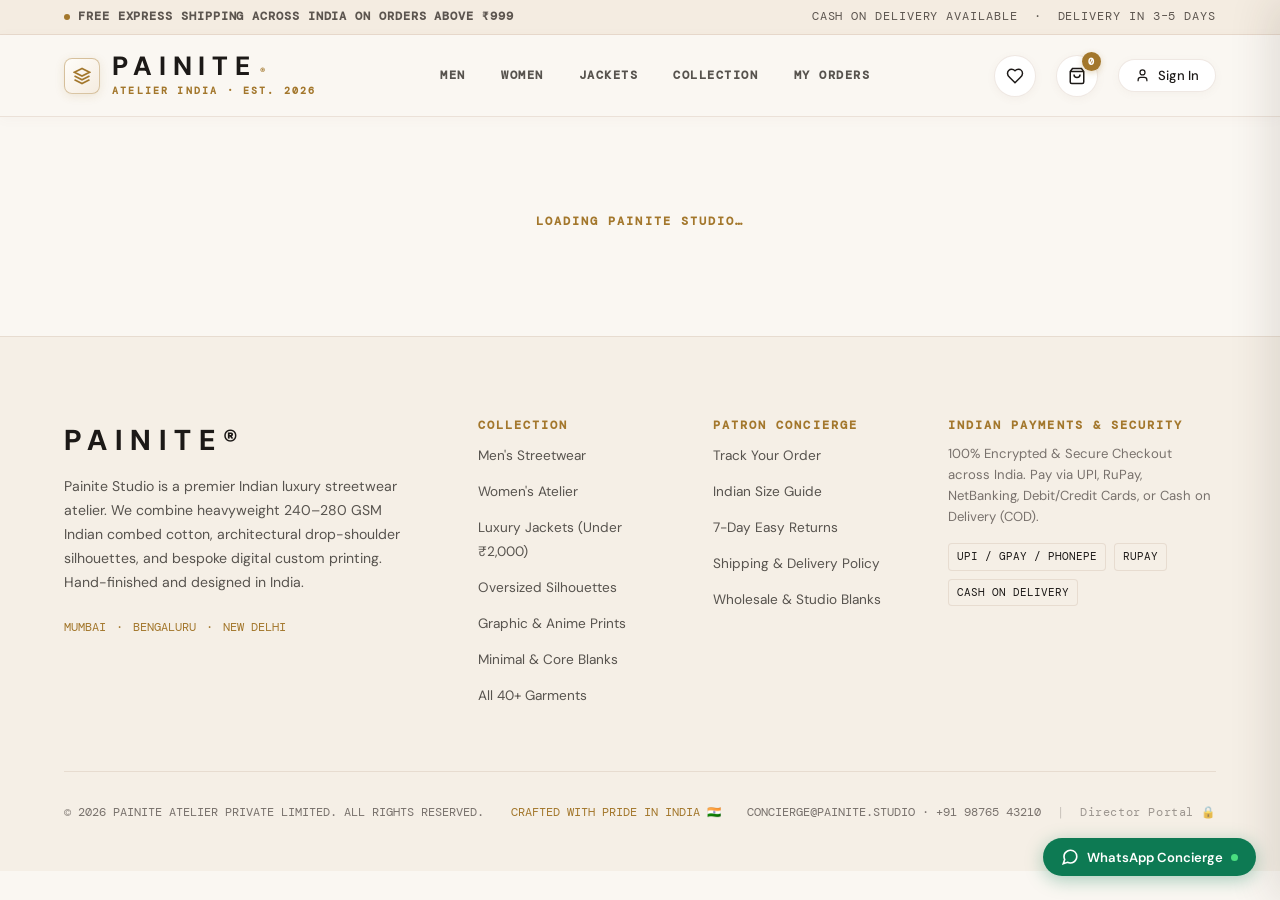
==== commit c1385b09: "Configure project for GitHub and Vercel serverless deployment" ====
--- a/index.html
+++ b/index.html
@@ -13,9 +13,12 @@
     @keyframes fadeIn { from { opacity: 0; transform: translateY(6px); } to { opacity: 1; transform: translateY(0); } }
     .status-badge { font-family: var(--font-mono); font-size: 0.7rem; padding: 4px 10px; border-radius: var(--radius-sm); text-transform: uppercase; font-weight: 600; display: inline-block; }
     .status-Pending { background: #FEF3C7; color: #92400E; border: 1px solid #FCD34D; }
+    .status-Confirmed { background: #E0E7FF; color: #3730A3; border: 1px solid #C7D2FE; }
+    .status-Packed { background: #FEF3C7; color: #92400E; border: 1px solid #FCD34D; }
     .status-In-Production { background: #E0E7FF; color: #3730A3; border: 1px solid #C7D2FE; }
     .status-Quality-Check { background: #F3E8FF; color: #6B21A8; border: 1px solid #E9D5FF; }
     .status-Shipped { background: #E0F2FE; color: #0369A1; border: 1px solid #BAE6FD; }
+    .status-Out-for-Delivery { background: #FCE7F3; color: #9D174D; border: 1px solid #FBCFE8; }
     .status-Delivered { background: #DCFCE7; color: #166534; border: 1px solid #BBF7D0; }
     .status-Cancelled { background: #FEE2E2; color: #991B1B; border: 1px solid #FECACA; }
 
@@ -62,7 +65,6 @@
         <a href="#/shop" class="nav-link" id="nav-jackets" onclick="navigate('shop', { category: 'Jackets' })">Jackets</a>
         <a href="#/shop" class="nav-link" id="nav-shop" onclick="navigate('shop')">Collection</a>
         <a href="#/orders" class="nav-link" id="nav-orders" onclick="navigate('orders')">My Orders</a>
-        <a href="#/admin" class="nav-link" id="nav-admin" onclick="navigate('admin')">Admin</a>
       </nav>
 
       <div class="header-actions">
@@ -144,7 +146,11 @@
       <div class="footer-bottom-bar">
         <div>© 2026 PAINITE ATELIER PRIVATE LIMITED. ALL RIGHTS RESERVED.</div>
         <div style="color: var(--gold);">CRAFTED WITH PRIDE IN INDIA 🇮🇳</div>
-        <div>CONCIERGE@PAINITE.STUDIO · +91 98765 43210</div>
+        <div style="display: flex; gap: 1rem; align-items: center; justify-content: flex-end; flex-wrap: wrap;">
+          <span>CONCIERGE@PAINITE.STUDIO · +91 98765 43210</span>
+          <span style="opacity: 0.35;">|</span>
+          <a href="/admin" target="_blank" style="color: inherit; text-decoration: none; opacity: 0.7; font-size: 0.72rem; letter-spacing: 0.05em; transition: opacity 0.2s;" onmouseover="this.style.opacity='1'" onmouseout="this.style.opacity='0.7'">Director Portal 🔒</a>
+        </div>
       </div>
     </footer>
 
@@ -230,6 +236,10 @@
             <span id="cart-shipping-fee" style="color: var(--emerald);">FREE</span>
           </div>
           <div class="summary-line">
+            <span>Estimated Delivery</span>
+            <span id="cart-estimated-delivery" style="color: var(--gold); font-weight: 600;">3–5 Business Days</span>
+          </div>
+          <div class="summary-line">
             <span>GST (12% Applicable Taxes)</span>
             <span style="color: var(--text-dim);">Included</span>
           </div>
@@ -262,10 +272,7 @@
         <!-- Demo auto-fill helpers -->
         <div style="background: var(--bg-surface); border: 1px solid var(--line-subtle); border-radius: var(--radius-sm); padding: 12px; margin-bottom: 1.5rem; display: flex; flex-direction: column; gap: 8px;">
           <span style="font-family: var(--font-mono); font-size: 0.7rem; color: var(--gold); letter-spacing: 0.1em; text-transform: uppercase;">1-Click Quick Demo Sign-In:</span>
-          <div style="display: flex; gap: 8px;">
-            <button class="btn-secondary" style="flex: 1; padding: 6px 10px; font-size: 0.72rem;" onclick="fillDemo('customer')">Customer (Aarav)</button>
-            <button class="btn-secondary" style="flex: 1; padding: 6px 10px; font-size: 0.72rem;" onclick="fillDemo('admin')">Admin (Director)</button>
-          </div>
+          <button class="btn-secondary" style="width: 100%; padding: 7px 10px; font-size: 0.74rem;" onclick="fillDemo('customer')">Customer Demo Account (Aarav Sharma)</button>
         </div>
 
         <form id="auth-form" onsubmit="handleAuthSubmit(event)">
@@ -338,6 +345,102 @@
       </div>
     </div>
 
+    <!-- WhatsApp Business Setup Modal -->
+    <div class="modal-overlay" id="whatsapp-modal">
+      <div class="modal-content" style="width: min(560px, 100%);">
+        <button class="action-btn" style="position: absolute; top: 16px; right: 16px;" onclick="closeWhatsAppConfigModal()">
+          <svg width="18" height="18" viewBox="0 0 24 24" fill="none" stroke="currentColor" stroke-width="2"><path d="M18 6 6 18M6 6l12 12"></path></svg>
+        </button>
+        <span class="eyebrow" style="color: #0D7A53;">META WHATSAPP BUSINESS CLOUD API</span>
+        <h3 style="margin-bottom: 0.5rem;">Automated Dispatch Settings</h3>
+        <p style="font-size: 0.85rem; color: var(--text-dim); margin-bottom: 1.25rem;">
+          PAINITE is configured to dispatch all customer order confirmations and 5-stage lifecycle delivery updates directly from your registered business number: <strong>+91 9359615919</strong>.
+        </p>
+
+        <div style="background: var(--bg-surface); border: 1px solid var(--line-subtle); border-radius: var(--radius-sm); padding: 14px; margin-bottom: 1.25rem; font-family: var(--font-mono); font-size: 0.75rem; line-height: 1.6;">
+          <div style="color: var(--gold); font-weight: 700; margin-bottom: 6px;">REQUIRED .ENV CONFIGURATION:</div>
+          <div>WHATSAPP_BUSINESS_NUMBER=919359615919</div>
+          <div>WHATSAPP_PHONE_NUMBER_ID=&lt;Your-Meta-Phone-Number-ID&gt;</div>
+          <div>WHATSAPP_ACCESS_TOKEN=&lt;Your-System-User-Permanent-Token&gt;</div>
+          <div>WHATSAPP_API_VERSION=v21.0</div>
+        </div>
+
+        <div style="font-size: 0.82rem; color: var(--text-dim); line-height: 1.5; margin-bottom: 1.5rem;">
+          <p><strong>Lifecycle Triggers:</strong></p>
+          <ul style="padding-left: 1.2rem; margin-top: 4px;">
+            <li>1. Order Placed ➔ Confirmation message with delivery date</li>
+            <li>2. Order Packed ➔ Packaging notice</li>
+            <li>3. Order Shipped ➔ Express tracking number</li>
+            <li>4. Out for Delivery ➔ Final courier arrival alert</li>
+            <li>5. Delivered ➔ Delivery completion receipt</li>
+          </ul>
+        </div>
+
+        <button class="btn-primary" style="width: 100%;" onclick="closeWhatsAppConfigModal()">Got It</button>
+      </div>
+    </div>
+
+    <!-- Order Success WhatsApp Modal -->
+    <div class="modal-overlay" id="order-success-modal">
+      <div class="modal-content" style="width: min(520px, 100%); text-align: center; padding: 2.5rem 2rem;">
+        <div style="width: 64px; height: 64px; border-radius: 50%; background: rgba(13, 122, 83, 0.12); border: 2px solid #0D7A53; display: flex; align-items: center; justify-content: center; margin: 0 auto 1.25rem auto; color: #0D7A53; font-size: 1.8rem; font-weight: 700;">
+          ✓
+        </div>
+        <span class="eyebrow" style="color: #0D7A53;">ORDER SUCCESSFULLY CONFIRMED</span>
+        <h2 id="success-modal-title" style="margin: 0.5rem 0 0.8rem 0; font-family: var(--font-display);">Thank You for Your Order!</h2>
+        <p id="success-modal-desc" style="font-size: 0.85rem; color: var(--text-dim); line-height: 1.6; margin-bottom: 1.5rem;">
+          Your bespoke apparel order has been registered. Our atelier concierge will dispatch real-time courier updates and tracking alerts to your WhatsApp.
+        </p>
+
+        <div id="success-modal-wa-btn-container" style="margin-bottom: 1rem;"></div>
+
+        <button class="btn-secondary" style="width: 100%; justify-content: center; padding: 10px;" onclick="closeOrderSuccessModal()">View My Orders</button>
+      </div>
+    </div>
+
+    <!-- Floating WhatsApp Concierge Widget -->
+    <div id="floating-whatsapp-widget" style="position: fixed; bottom: 24px; right: 24px; z-index: 1000; font-family: var(--font-sans);">
+      <!-- Mini Popup Menu -->
+      <div id="wa-concierge-popup" style="display: none; width: 300px; background: #FFFFFF; border: 1px solid var(--line); border-radius: 12px; box-shadow: 0 12px 36px rgba(28,25,23,0.15); margin-bottom: 12px; overflow: hidden; animation: fadeIn 0.2s ease;">
+        <div style="background: linear-gradient(135deg, #FAF7F2, #F5EFEB); padding: 14px 16px; border-bottom: 1px solid var(--line); display: flex; align-items: center; justify-content: space-between;">
+          <div style="display: flex; align-items: center; gap: 8px;">
+            <div style="width: 32px; height: 32px; border-radius: 50%; background: #0D7A53; color: #FFF; display: flex; align-items: center; justify-content: center; font-size: 0.95rem;">💬</div>
+            <div>
+              <strong style="font-size: 0.82rem; color: var(--text-main); display: block;">PAINITE Concierge</strong>
+              <span style="font-family: var(--font-mono); font-size: 0.65rem; color: #0D7A53;">● Online (+91 9359615919)</span>
+            </div>
+          </div>
+          <button style="border: none; background: none; font-size: 1.2rem; cursor: pointer; color: var(--text-dim);" onclick="toggleWhatsAppConcierge(false)">✕</button>
+        </div>
+
+        <div style="padding: 12px 14px; font-size: 0.78rem; color: var(--text-dim); line-height: 1.5;">
+          Direct luxury concierge for styling, sizing, and order tracking on WhatsApp.
+        </div>
+
+        <div style="display: flex; flex-direction: column; gap: 6px; padding: 0 12px 14px 12px;">
+          <a href="https://wa.me/919359615919?text=Hello%20PAINITE%20Atelier!%20I%20have%20an%20inquiry." target="_blank" class="btn-secondary" style="font-size: 0.75rem; padding: 8px 12px; text-decoration: none; justify-content: flex-start; gap: 8px;">
+            <span>💬 General Concierge Chat</span>
+          </a>
+          <a href="https://wa.me/919359615919?text=Hi%20PAINITE!%20I%20need%20help%20with%20sizing%20and%20fit%20for%20a%20garment." target="_blank" class="btn-secondary" style="font-size: 0.75rem; padding: 8px 12px; text-decoration: none; justify-content: flex-start; gap: 8px;">
+            <span>👕 Sizing & Fit Consultation</span>
+          </a>
+          <a href="https://wa.me/919359615919?text=Hi%20PAINITE!%20I%20would%20like%20to%20track%20my%20recent%20order." target="_blank" class="btn-secondary" style="font-size: 0.75rem; padding: 8px 12px; text-decoration: none; justify-content: flex-start; gap: 8px;">
+            <span>📦 Order Delivery Status</span>
+          </a>
+          <a href="https://wa.me/919359615919?text=Hi%20PAINITE!%20I%20want%20to%20discuss%20a%20custom%20bespoke%20garment." target="_blank" class="btn-secondary" style="font-size: 0.75rem; padding: 8px 12px; text-decoration: none; justify-content: flex-start; gap: 8px;">
+            <span>✨ Custom Bespoke Request</span>
+          </a>
+        </div>
+      </div>
+
+      <!-- Trigger Button -->
+      <button onclick="toggleWhatsAppConcierge()" style="background: #0D7A53; color: #FFFFFF; border: none; padding: 10px 18px; border-radius: 9999px; font-weight: 600; font-size: 0.82rem; cursor: pointer; display: flex; align-items: center; gap: 8px; box-shadow: 0 4px 18px rgba(13,122,83,0.35); transition: transform 0.2s, background 0.2s;">
+        <svg width="18" height="18" viewBox="0 0 24 24" fill="none" stroke="currentColor" stroke-width="2.2"><path d="M21 11.5a8.38 8.38 0 0 1-.9 3.8 8.5 8.5 0 0 1-7.6 4.7 8.38 8.38 0 0 1-3.8-.9L3 21l1.9-5.7a8.38 8.38 0 0 1-.9-3.8 8.5 8.5 0 0 1 4.7-7.6 8.38 8.38 0 0 1 3.8-.9h.5a8.48 8.48 0 0 1 8 8v.5z"/></svg>
+        <span>WhatsApp Concierge</span>
+        <span style="width: 7px; height: 7px; border-radius: 50%; background: #4ADE80; display: inline-block;"></span>
+      </button>
+    </div>
+
     <!-- Studio Toast -->
     <div class="studio-toast" id="studio-toast">
       <svg width="18" height="18" viewBox="0 0 24 24" fill="none" stroke="var(--gold)" stroke-width="2"><circle cx="12" cy="12" r="10"></circle><path d="m9 12 2 2 4-4"></path></svg>
@@ -417,7 +520,10 @@
         else if (page === 'shop') renderShopPage(queryParams);
         else if (page === 'customize') renderCustomizePage(queryParams);
         else if (page === 'orders') renderOrdersPage();
-        else if (page === 'admin') renderAdminPage();
+        else if (page === 'admin' || page === 'admin-login') {
+          window.location.href = '/admin';
+          return;
+        }
         else renderHomePage();
       } catch (err) {
         main.innerHTML = `<div style="padding: 6rem; text-align: center;"><p style="color: var(--crimson);">Failed to load page: ${err.message}</p></div>`;
@@ -427,6 +533,54 @@
     // Size Guide Modal
     window.openSizeGuideModal = () => document.getElementById('size-guide-modal').classList.add('open');
     window.closeSizeGuideModal = () => document.getElementById('size-guide-modal').classList.remove('open');
+
+    // WhatsApp Configuration Modal
+    window.openWhatsAppConfigModal = () => document.getElementById('whatsapp-modal').classList.add('open');
+    window.closeWhatsAppConfigModal = () => document.getElementById('whatsapp-modal').classList.remove('open');
+
+    // Floating WhatsApp Concierge
+    window.toggleWhatsAppConcierge = (forceState = null) => {
+      const popup = document.getElementById('wa-concierge-popup');
+      if (!popup) return;
+      if (forceState !== null) {
+        popup.style.display = forceState ? 'block' : 'none';
+      } else {
+        popup.style.display = (popup.style.display === 'none' || !popup.style.display) ? 'block' : 'none';
+      }
+    };
+
+    // Order Success WhatsApp Modal
+    window.showOrderSuccessModal = (order, phone) => {
+      const modal = document.getElementById('order-success-modal');
+      const title = document.getElementById('success-modal-title');
+      const desc = document.getElementById('success-modal-desc');
+      const container = document.getElementById('success-modal-wa-btn-container');
+
+      if (title) title.innerText = `Order #${order.id} Confirmed!`;
+      if (desc) {
+        desc.innerHTML = `Your bespoke apparel order of <strong>${formatINR(order.total)}</strong> has been registered.<br>All order bills, expected delivery dates, and 5-stage courier tracking updates will be dispatched from <strong>+91 9359615919</strong> to your WhatsApp (<strong>${phone}</strong>).`;
+      }
+
+      const msg = encodeURIComponent(`✨ PAINITE ATELIER ✨\nHello! I have placed order #${order.id} for ${formatINR(order.total)}. Please share my expected delivery date and courier tracking.`);
+      const waUrl = `https://wa.me/919359615919?text=${msg}`;
+
+      if (container) {
+        container.innerHTML = `
+          <a href="${waUrl}" target="_blank" class="btn-primary" style="background:#0D7A53; border-color:#0D7A53; width:100%; justify-content:center; padding:12px; font-size:0.85rem; text-decoration:none; display:inline-flex; align-items:center; gap:8px;">
+            <span>💬 Open Order on WhatsApp (+91 9359615919)</span>
+            <svg width="15" height="15" viewBox="0 0 24 24" fill="none" stroke="currentColor" stroke-width="2"><path d="M18 13v6a2 2 0 0 1-2 2H5a2 2 0 0 1-2-2V8a2 2 0 0 1 2-2h6M15 3h6v6M10 14L21 3"/></svg>
+          </a>
+        `;
+      }
+
+      if (modal) modal.classList.add('open');
+    };
+
+    window.closeOrderSuccessModal = () => {
+      const modal = document.getElementById('order-success-modal');
+      if (modal) modal.classList.remove('open');
+      navigate('orders');
+    };
 
     // User auth UI
     window.updateUserUI = () => {
@@ -437,10 +591,12 @@
           adminNav.innerHTML = '★ Admin Studio';
           adminNav.style.color = 'var(--gold)';
           adminNav.style.fontWeight = '700';
+          adminNav.style.display = 'inline-block';
         } else {
           adminNav.innerHTML = 'Admin';
           adminNav.style.color = '';
           adminNav.style.fontWeight = '';
+          adminNav.style.display = 'none';
         }
       }
 
@@ -520,6 +676,8 @@
     window.handleLogout = async () => {
       await api.auth.logout();
       state.user = null;
+      localStorage.removeItem('painite_token');
+      localStorage.removeItem('painite_user');
       updateUserUI();
       showToast('Signed out successfully');
       navigate('home');
@@ -625,28 +783,54 @@
       `).join('');
 
       let itemsTotal = state.cart.reduce((sum, item) => sum + (item.price * item.quantity), 0);
+      let discountVal = 0;
+      if (state.appliedCoupon && state.appliedCoupon.discount_amount) {
+        discountVal = state.appliedCoupon.discount_amount;
+      } else if (state.discountPercent > 0) {
+        discountVal = itemsTotal * (state.discountPercent / 100);
+      }
+      itemsTotal = Math.max(0, itemsTotal - discountVal);
+
       let shipping = itemsTotal >= 999 ? 0 : 99;
-
-      if (state.discountPercent > 0) {
-        itemsTotal = itemsTotal * (1 - state.discountPercent / 100);
-      }
-
       const finalTotal = itemsTotal + shipping;
 
       document.getElementById('cart-items-subtotal').innerText = formatINR(itemsTotal);
       document.getElementById('cart-shipping-fee').innerText = shipping === 0 ? 'FREE' : formatINR(shipping);
       document.getElementById('cart-subtotal').innerText = formatINR(finalTotal);
-    };
-
-    window.applyVoucher = () => {
+
+      const estDeliveryEl = document.getElementById('cart-estimated-delivery');
+      if (estDeliveryEl) {
+        const estDate = new Date();
+        estDate.setDate(estDate.getDate() + 4);
+        const estDateStr = estDate.toLocaleDateString('en-IN', { day: 'numeric', month: 'short' });
+        estDeliveryEl.innerText = `${estDateStr} (3–5 Days)`;
+      }
+    };
+
+    window.applyVoucher = async () => {
       const code = document.getElementById('voucher-code').value.trim().toUpperCase();
-      if (code === 'PAINITE10') {
-        state.discountPercent = 10;
-        document.getElementById('voucher-msg').style.display = 'block';
-        showToast('10% Indian Atelier discount applied!');
+      if (!code) return showToast('Please enter a voucher code', true);
+      const subtotal = state.cart.reduce((sum, item) => sum + (item.price * item.quantity), 0);
+      try {
+        const res = await fetch('/api/coupons/apply', {
+          method: 'POST',
+          headers: { 'Content-Type': 'application/json' },
+          body: JSON.stringify({ code: code, subtotal: subtotal })
+        });
+        const data = await res.json();
+        if (!res.ok) {
+          throw new Error(data.detail || 'Invalid promotional code');
+        }
+        state.appliedCoupon = data;
+        const msgEl = document.getElementById('voucher-msg');
+        if (msgEl) {
+          msgEl.style.display = 'block';
+          msgEl.innerText = `${data.code}: ${data.formatted_discount} Applied! Saved ${data.formatted_discount}`;
+        }
+        showToast(data.message || 'Privilege discount applied!');
         renderCartDrawerItems();
-      } else {
-        showToast('Invalid voucher code. Try PAINITE10', true);
+      } catch (err) {
+        showToast(err.message, true);
       }
     };
 
@@ -669,7 +853,13 @@
       if (!pincode || pincode.length !== 6) return showToast('Please enter valid 6-digit PIN code', true);
 
       let itemsTotal = state.cart.reduce((sum, item) => sum + (item.price * item.quantity), 0);
-      if (state.discountPercent > 0) itemsTotal *= (1 - state.discountPercent / 100);
+      let discountVal = 0;
+      if (state.appliedCoupon && state.appliedCoupon.discount_amount) {
+        discountVal = state.appliedCoupon.discount_amount;
+      } else if (state.discountPercent > 0) {
+        discountVal = itemsTotal * (state.discountPercent / 100);
+      }
+      itemsTotal = Math.max(0, itemsTotal - discountVal);
       const shipping = itemsTotal >= 999 ? 0 : 99;
       const finalTotal = itemsTotal + shipping;
 
@@ -702,8 +892,8 @@
         state.cart = [];
         saveCart();
         closeCart();
-        showToast(`Order ${res.id} placed! WhatsApp updates sent to ${phone} & studio (+91 9359615919).`);
-        navigate('orders');
+        showToast(`Order #${res.id} placed! WhatsApp notifications active.`);
+        showOrderSuccessModal(res, phone);
       } catch (err) {
         showToast(err.message, true);
       }
@@ -784,10 +974,26 @@
         state.products = await api.products.list();
       }
 
+      let activeBanners = [];
+      try {
+        activeBanners = await fetch('/api/banners').then(r => r.json());
+      } catch(e) { activeBanners = []; }
+      const topBanner = activeBanners.find(b => b.position === 'top_bar' && b.is_active);
+
       const trendingDrops = state.products.slice(0, 8);
       const customBlanks = state.products.filter(p => p.category === 'Customizable' || (p.tag && p.tag.includes('CUSTOM'))).slice(0, 4);
 
       const html = `
+        ${topBanner ? `
+          <div style="background: ${topBanner.bg_gradient || 'linear-gradient(90deg, #A3772C, #C29A4D)'}; color: #FFF; padding: 10px 5vw; display: flex; justify-content: space-between; align-items: center; font-size: 0.8rem; font-weight: 500; flex-wrap: wrap; gap: 8px;">
+            <div style="display: flex; align-items: center; gap: 10px; flex-wrap: wrap;">
+              <span style="background: rgba(255,255,255,0.25); padding: 2px 8px; border-radius: 999px; font-family: var(--font-mono); font-size: 0.68rem; letter-spacing: 0.08em; font-weight: 700;">${topBanner.badge_text || 'ATELIER SPECIAL'}</span>
+              <span><strong>${topBanner.title}</strong> · ${topBanner.subtitle || ''}</span>
+            </div>
+            <a href="${topBanner.button_link || '#/shop'}" style="color: #FFF; text-decoration: underline; font-family: var(--font-mono); font-size: 0.74rem; font-weight: 600;">${topBanner.button_text || 'Claim Privilege'} ➔</a>
+          </div>
+        ` : ''}
+
         <!-- Hero Section with Giant PAINITE Watermark -->
         <section class="hero-section">
           <div class="hero-watermark">PAINITE</div>
@@ -889,44 +1095,70 @@
           </div>
         </section>
 
-        <!-- Essential Categories Navigation -->
-        <section style="padding: 1rem 5vw 3rem 5vw;">
-          <div style="background: var(--bg-card); border: 1px solid var(--line-subtle); border-radius: var(--radius-lg); padding: 2rem;">
-            <div style="display: flex; justify-content: space-between; align-items: center; margin-bottom: 1.5rem; flex-wrap: wrap; gap: 1rem;">
+        <!-- Compact Essential Categories Bar -->
+        <section style="padding: 0.5rem 5vw 1.5rem 5vw;">
+          <div style="background: var(--bg-card); border: 1px solid var(--line-subtle); border-radius: var(--radius-md); padding: 1.25rem 1.5rem;">
+            <div style="display: flex; justify-content: space-between; align-items: center; margin-bottom: 1rem; flex-wrap: wrap; gap: 8px;">
               <div>
-                <span class="eyebrow" style="font-size: 0.68rem;">CURATED ATELIER SILHOUETTES</span>
-                <h3 style="font-size: 1.35rem; margin: 0.2rem 0;">Shop By Essential Category</h3>
-              </div>
-              <button class="btn-secondary" style="font-size: 0.75rem; padding: 6px 14px;" onclick="navigate('shop')">View All Garments →</button>
-            </div>
-
-            <div style="display: grid; grid-template-columns: repeat(auto-fit, minmax(220px, 1fr)); gap: 1rem;">
-              <div class="category-quick-card" onclick="navigate('shop', { category: 'Oversized T-Shirts' })" style="cursor: pointer; background: var(--bg-surface); border: 1px solid var(--line-subtle); border-radius: var(--radius-md); padding: 1.25rem; transition: transform 0.2s, box-shadow 0.2s;">
-                <span class="eyebrow" style="font-size: 0.65rem; color: var(--gold);">240–280 GSM BLANKS</span>
-                <h4 style="font-size: 1.05rem; margin: 0.4rem 0 0.2rem 0;">Oversized T-Shirts</h4>
-                <p style="font-size: 0.78rem; color: var(--text-dim); margin-bottom: 0.8rem;">Drop-shoulder streetwear cuts & mineral washes</p>
-                <span style="font-family: var(--font-mono); font-size: 0.75rem; color: var(--gold); font-weight: 600;">From ₹899 (Max ₹1,499) →</span>
-              </div>
-
-              <div class="category-quick-card" onclick="navigate('shop', { category: 'Graphic T-Shirts' })" style="cursor: pointer; background: var(--bg-surface); border: 1px solid var(--line-subtle); border-radius: var(--radius-md); padding: 1.25rem; transition: transform 0.2s, box-shadow 0.2s;">
-                <span class="eyebrow" style="font-size: 0.65rem; color: var(--gold);">ARTWORK & ANIME</span>
-                <h4 style="font-size: 1.05rem; margin: 0.4rem 0 0.2rem 0;">Graphic T-Shirts</h4>
-                <p style="font-size: 0.78rem; color: var(--text-dim); margin-bottom: 0.8rem;">Neo-Tokyo Kanji, Renaissance art & celestial line work</p>
-                <span style="font-family: var(--font-mono); font-size: 0.75rem; color: var(--gold); font-weight: 600;">From ₹999 (Max ₹1,499) →</span>
-              </div>
-
-              <div class="category-quick-card" onclick="navigate('shop', { category: 'Jackets' })" style="cursor: pointer; background: var(--bg-surface); border: 1px solid var(--line-subtle); border-radius: var(--radius-md); padding: 1.25rem; transition: transform 0.2s, box-shadow 0.2s;">
-                <span class="eyebrow" style="font-size: 0.65rem; color: var(--gold);">LUXURY OUTERWEAR</span>
-                <h4 style="font-size: 1.05rem; margin: 0.4rem 0 0.2rem 0;">Jackets & Bombers</h4>
-                <p style="font-size: 0.78rem; color: var(--text-dim); margin-bottom: 0.8rem;">Denim truckers, windbreakers & reversible bombers</p>
-                <span style="font-family: var(--font-mono); font-size: 0.75rem; color: var(--gold); font-weight: 600;">From ₹1,649 (Max ₹1,999) →</span>
-              </div>
-
-              <div class="category-quick-card" onclick="navigate('shop', { category: 'Minimal & Core' })" style="cursor: pointer; background: var(--bg-surface); border: 1px solid var(--line-subtle); border-radius: var(--radius-md); padding: 1.25rem; transition: transform 0.2s, box-shadow 0.2s;">
-                <span class="eyebrow" style="font-size: 0.65rem; color: var(--gold);">PASTEL & NATURAL SOLIDS</span>
-                <h4 style="font-size: 1.05rem; margin: 0.4rem 0 0.2rem 0;">Minimal & Core</h4>
-                <p style="font-size: 0.78rem; color: var(--text-dim); margin-bottom: 0.8rem;">Sakura pink, lavender, chai sand & sage solids</p>
-                <span style="font-family: var(--font-mono); font-size: 0.75rem; color: var(--gold); font-weight: 600;">From ₹799 (Max ₹1,199) →</span>
+                <span class="eyebrow" style="font-size: 0.62rem; color: var(--gold); letter-spacing: 0.08em;">ATELIER DEPARTMENTS</span>
+                <h3 style="font-size: 1.15rem; margin: 2px 0 0 0; font-weight: 600;">Shop By Category</h3>
+              </div>
+              <button class="btn-secondary" style="font-size: 0.7rem; padding: 4px 12px;" onclick="navigate('shop')">Explore All 48 Pieces →</button>
+            </div>
+
+            <div style="display: grid; grid-template-columns: repeat(auto-fit, minmax(170px, 1fr)); gap: 0.75rem;">
+              <!-- Oversized -->
+              <div class="category-quick-card" onclick="navigate('shop', { category: 'Oversized T-Shirts' })" style="cursor: pointer; display: flex; align-items: center; gap: 10px; background: var(--bg-surface); border: 1px solid var(--line-subtle); border-radius: var(--radius-sm); padding: 8px 12px; transition: all 0.2s;">
+                <img src="https://images.unsplash.com/photo-1521572267360-ee0c2909d518?w=150&auto=format&fit=crop&q=80" style="width: 44px; height: 44px; object-fit: cover; border-radius: 4px; border: 1px solid var(--line-subtle);" alt="Oversized">
+                <div style="min-width: 0;">
+                  <strong style="font-size: 0.85rem; display: block; white-space: nowrap; overflow: hidden; text-overflow: ellipsis;">Oversized Tees</strong>
+                  <span style="font-family: var(--font-mono); font-size: 0.68rem; color: var(--gold);">From ₹899</span>
+                </div>
+              </div>
+
+              <!-- Graphic & Anime -->
+              <div class="category-quick-card" onclick="navigate('shop', { category: 'Graphic T-Shirts' })" style="cursor: pointer; display: flex; align-items: center; gap: 10px; background: var(--bg-surface); border: 1px solid var(--line-subtle); border-radius: var(--radius-sm); padding: 8px 12px; transition: all 0.2s;">
+                <img src="https://images.unsplash.com/photo-1576566588028-4147f3842f27?w=150&auto=format&fit=crop&q=80" style="width: 44px; height: 44px; object-fit: cover; border-radius: 4px; border: 1px solid var(--line-subtle);" alt="Graphic">
+                <div style="min-width: 0;">
+                  <strong style="font-size: 0.85rem; display: block; white-space: nowrap; overflow: hidden; text-overflow: ellipsis;">Graphic & Anime</strong>
+                  <span style="font-family: var(--font-mono); font-size: 0.68rem; color: var(--gold);">From ₹999</span>
+                </div>
+              </div>
+
+              <!-- Jackets -->
+              <div class="category-quick-card" onclick="navigate('shop', { category: 'Jackets' })" style="cursor: pointer; display: flex; align-items: center; gap: 10px; background: var(--bg-surface); border: 1px solid var(--line-subtle); border-radius: var(--radius-sm); padding: 8px 12px; transition: all 0.2s;">
+                <img src="https://images.unsplash.com/photo-1551028719-00167b16eac5?w=150&auto=format&fit=crop&q=80" style="width: 44px; height: 44px; object-fit: cover; border-radius: 4px; border: 1px solid var(--line-subtle);" alt="Jackets">
+                <div style="min-width: 0;">
+                  <strong style="font-size: 0.85rem; display: block; white-space: nowrap; overflow: hidden; text-overflow: ellipsis;">Jackets & Outerwear</strong>
+                  <span style="font-family: var(--font-mono); font-size: 0.68rem; color: var(--gold);">From ₹1,649</span>
+                </div>
+              </div>
+
+              <!-- Minimal & Core -->
+              <div class="category-quick-card" onclick="navigate('shop', { category: 'Minimal & Core' })" style="cursor: pointer; display: flex; align-items: center; gap: 10px; background: var(--bg-surface); border: 1px solid var(--line-subtle); border-radius: var(--radius-sm); padding: 8px 12px; transition: all 0.2s;">
+                <img src="https://images.unsplash.com/photo-1503341455253-b2e723bb3dbb?w=150&auto=format&fit=crop&q=80" style="width: 44px; height: 44px; object-fit: cover; border-radius: 4px; border: 1px solid var(--line-subtle);" alt="Minimal">
+                <div style="min-width: 0;">
+                  <strong style="font-size: 0.85rem; display: block; white-space: nowrap; overflow: hidden; text-overflow: ellipsis;">Minimal & Core</strong>
+                  <span style="font-family: var(--font-mono); font-size: 0.68rem; color: var(--gold);">From ₹799</span>
+                </div>
+              </div>
+
+              <!-- Shirts -->
+              <div class="category-quick-card" onclick="navigate('shop', { category: 'Shirts' })" style="cursor: pointer; display: flex; align-items: center; gap: 10px; background: var(--bg-surface); border: 1px solid var(--line-subtle); border-radius: var(--radius-sm); padding: 8px 12px; transition: all 0.2s;">
+                <img src="https://images.unsplash.com/photo-1602810318383-e386cc2a3ccf?w=150&auto=format&fit=crop&q=80" style="width: 44px; height: 44px; object-fit: cover; border-radius: 4px; border: 1px solid var(--line-subtle);" alt="Shirts">
+                <div style="min-width: 0;">
+                  <strong style="font-size: 0.85rem; display: block; white-space: nowrap; overflow: hidden; text-overflow: ellipsis;">Casual Shirts</strong>
+                  <span style="font-family: var(--font-mono); font-size: 0.68rem; color: var(--gold);">From ₹1,299</span>
+                </div>
+              </div>
+
+              <!-- Sweatshirts -->
+              <div class="category-quick-card" onclick="navigate('shop', { category: 'Sweatshirts' })" style="cursor: pointer; display: flex; align-items: center; gap: 10px; background: var(--bg-surface); border: 1px solid var(--line-subtle); border-radius: var(--radius-sm); padding: 8px 12px; transition: all 0.2s;">
+                <img src="https://images.unsplash.com/photo-1620799140408-edc6dcb6d633?w=150&auto=format&fit=crop&q=80" style="width: 44px; height: 44px; object-fit: cover; border-radius: 4px; border: 1px solid var(--line-subtle);" alt="Sweatshirts">
+                <div style="min-width: 0;">
+                  <strong style="font-size: 0.85rem; display: block; white-space: nowrap; overflow: hidden; text-overflow: ellipsis;">Sweatshirts & Hoodies</strong>
+                  <span style="font-family: var(--font-mono); font-size: 0.68rem; color: var(--gold);">From ₹1,349</span>
+                </div>
               </div>
             </div>
           </div>
@@ -1309,7 +1541,7 @@
               </p>
               <div style="display: flex; gap: 14px; justify-content: center; margin-top: 2rem; flex-wrap: wrap;">
                 <button class="btn-primary" onclick="navigate('shop')">Explore Available Catalog Drops</button>
-                <button class="btn-secondary" onclick="openAuthModal(); fillDemo('admin');">Atelier Director Access</button>
+                <button class="btn-secondary" onclick="navigate('admin-login')">Atelier Director Access →</button>
               </div>
             </div>
 
@@ -1886,26 +2118,41 @@
                       <strong class="card-price-inr" style="font-size: 1.3rem; color: var(--gold);">${formatINR(o.total)}</strong>
                       <span style="font-family: var(--font-mono); font-size: 0.75rem; color: var(--text-dim); margin-left: 12px;">Placed ${new Date(o.created_at).toLocaleDateString('en-IN')}</span>
                     </div>
-                    <span class="status-badge status-${o.status.replace(/\s+/g, '-')}">${o.status}</span>
+                    <span class="status-badge status-${(o.status || 'Confirmed').replace(/\s+/g, '-')}">${o.status}</span>
                   </div>
 
-                  <!-- Tracking Stepper -->
+                  <!-- Expected Delivery & Tracking Info Bar -->
+                  <div style="background: rgba(163, 119, 44, 0.08); border: 1px solid var(--gold); border-radius: var(--radius-sm); padding: 12px 16px; margin-top: 1.25rem; display: flex; justify-content: space-between; align-items: center; flex-wrap: wrap; gap: 10px;">
+                    <div style="display: flex; align-items: center; gap: 10px;">
+                      <span style="font-size: 1.25rem;">🚚</span>
+                      <div>
+                        <span style="font-family: var(--font-mono); font-size: 0.65rem; color: var(--gold); text-transform: uppercase; font-weight: 700; display: block;">EXPECTED DELIVERY DATE</span>
+                        <strong style="font-size: 0.95rem; color: var(--text-main);">${o.estimated_delivery_date || '3–5 Business Days'}</strong>
+                      </div>
+                    </div>
+                    <div style="text-align: right;">
+                      <span style="font-family: var(--font-mono); font-size: 0.65rem; color: var(--text-dim); text-transform: uppercase; display: block;">COURIER TRACKING NO.</span>
+                      <span style="font-family: var(--font-mono); font-size: 0.8rem; font-weight: 600; color: var(--text-main);">${o.tracking_number || ('PTE-IND-' + o.id.slice(-6))}</span>
+                    </div>
+                  </div>
+
+                  <!-- 5-Stage Delivery Tracking Stepper -->
                   <div class="stepper">
-                    <div class="step-node ${['Pending', 'In Production', 'Quality Check', 'Shipped', 'Delivered'].includes(o.status) ? 'completed' : ''}">
+                    <div class="step-node ${['Pending', 'Confirmed', 'Packed', 'In Production', 'Quality Check', 'Shipped', 'Out for Delivery', 'Delivered'].includes(o.status) ? (['Pending', 'Confirmed'].includes(o.status) ? 'active' : 'completed') : ''}">
                       <div class="step-circle">1</div>
-                      <span class="step-label">Received</span>
+                      <span class="step-label">Confirmed</span>
                     </div>
-                    <div class="step-node ${['In Production', 'Quality Check', 'Shipped', 'Delivered'].includes(o.status) ? (o.status === 'In Production' ? 'active' : 'completed') : ''}">
+                    <div class="step-node ${['Packed', 'In Production', 'Quality Check', 'Shipped', 'Out for Delivery', 'Delivered'].includes(o.status) ? (['Packed', 'In Production', 'Quality Check'].includes(o.status) ? 'active' : 'completed') : ''}">
                       <div class="step-circle">2</div>
-                      <span class="step-label">Production</span>
+                      <span class="step-label">Packed</span>
                     </div>
-                    <div class="step-node ${['Quality Check', 'Shipped', 'Delivered'].includes(o.status) ? (o.status === 'Quality Check' ? 'active' : 'completed') : ''}">
+                    <div class="step-node ${['Shipped', 'Out for Delivery', 'Delivered'].includes(o.status) ? (o.status === 'Shipped' ? 'active' : 'completed') : ''}">
                       <div class="step-circle">3</div>
-                      <span class="step-label">Inspection</span>
+                      <span class="step-label">Shipped</span>
                     </div>
-                    <div class="step-node ${['Shipped', 'Delivered'].includes(o.status) ? (o.status === 'Shipped' ? 'active' : 'completed') : ''}">
+                    <div class="step-node ${['Out for Delivery', 'Delivered'].includes(o.status) ? (o.status === 'Out for Delivery' ? 'active' : 'completed') : ''}">
                       <div class="step-circle">4</div>
-                      <span class="step-label">Dispatched</span>
+                      <span class="step-label">Out for Delivery</span>
                     </div>
                     <div class="step-node ${o.status === 'Delivered' ? 'completed' : ''}">
                       <div class="step-circle">5</div>
@@ -1932,6 +2179,15 @@
                   <div style="font-size: 0.82rem; color: var(--text-dim); margin-top: 1.25rem; display: flex; justify-content: space-between; flex-wrap: wrap; gap: 8px;">
                     <div><strong>Destination (India):</strong> ${o.address}</div>
                     <div><strong>Payment:</strong> ${o.payment_method ? o.payment_method.toUpperCase() : 'COD'}</div>
+                    <div style="font-family: var(--font-mono); font-size: 0.72rem; color: #0D7A53;">
+                      📲 WhatsApp: <strong>${o.whatsapp_status || 'Active (+91 9359615919)'}</strong>
+                    </div>
+                  </div>
+
+                  <div style="margin-top: 1rem; padding-top: 0.75rem; border-top: 1px solid var(--line-subtle); display: flex; justify-content: flex-end;">
+                    <a href="https://wa.me/919359615919?text=${encodeURIComponent(`✨ PAINITE ATELIER ✨\nHello! I am inquiring about my order #${o.id}.\nCurrent status is: ${o.status}. Total: ${formatINR(o.total)}.`)}" target="_blank" class="btn-secondary" style="font-size: 0.75rem; padding: 6px 12px; color: #0D7A53; border-color: rgba(13,122,83,0.3); text-decoration: none; display: inline-flex; align-items: center; gap: 6px; font-weight: 600;">
+                      <span>💬 Chat with Concierge on WhatsApp (+91 9359615919)</span>
+                    </a>
                   </div>
                 </div>
               `).join('')}
@@ -1942,17 +2198,157 @@
       document.getElementById('main-content').innerHTML = html;
     };
 
+    // DEDICATED ADMIN LOGIN PORTAL
+    window.renderAdminLoginPage = () => {
+      // If already authenticated as an administrator, directly display the executive studio
+      if (state.user && state.user.role === 'admin') {
+        renderAdminPage();
+        return;
+      }
+
+      const html = `
+        <div style="min-height: 72vh; display: flex; align-items: center; justify-content: center; padding: 4rem 1.5rem; background: radial-gradient(circle at 50% 25%, rgba(163, 119, 44, 0.07), transparent 70%);">
+          <div style="width: 100%; max-width: 440px; background: var(--bg-card); border: 1px solid rgba(163, 119, 44, 0.35); border-radius: var(--radius-lg); box-shadow: 0 20px 45px -15px rgba(28, 25, 23, 0.1), 0 0 0 1px rgba(163, 119, 44, 0.12); padding: 2.75rem 2.25rem; position: relative;">
+            
+            <!-- Atelier Shield Badge -->
+            <div style="width: 58px; height: 58px; border-radius: 50%; background: linear-gradient(135deg, #FAF7F2, #FCEEE9); border: 2px solid var(--gold); display: flex; align-items: center; justify-content: center; margin: 0 auto 1.25rem auto; box-shadow: 0 4px 12px rgba(163, 119, 44, 0.15);">
+              <svg width="26" height="26" viewBox="0 0 24 24" fill="none" stroke="var(--gold)" stroke-width="2">
+                <path d="M12 22s8-4 8-10V5l-8-3-8 3v7c0 6 8 10 8 10z"/>
+              </svg>
+            </div>
+
+            <div style="text-align: center; margin-bottom: 2rem;">
+              <span class="eyebrow" style="color: var(--gold); letter-spacing: 0.15em;">PAINITE ATELIER · EXECUTIVE SUITE</span>
+              <h2 style="font-size: 1.85rem; font-family: var(--font-display); margin: 0.35rem 0 0.5rem 0; color: var(--text-main);">Director Portal</h2>
+              <p style="font-size: 0.82rem; color: var(--text-dim); line-height: 1.5; margin: 0;">
+                Dedicated administrative gateway for atelier directors, catalog curation, and order fulfillment.
+              </p>
+            </div>
+
+            <!-- Error banner -->
+            <div id="admin-login-error" style="display: none; background: #FEF2F2; border: 1px solid #FCA5A5; color: #991B1B; border-radius: var(--radius-sm); padding: 10px 14px; font-size: 0.8rem; margin-bottom: 1.5rem; line-height: 1.4;"></div>
+
+            <!-- 1-Click Director Demo Helper -->
+            <div style="background: var(--bg-surface); border: 1px solid var(--line-subtle); border-radius: var(--radius-sm); padding: 12px; margin-bottom: 1.5rem;">
+              <div style="display: flex; justify-content: space-between; align-items: center; margin-bottom: 8px;">
+                <span style="font-family: var(--font-mono); font-size: 0.68rem; color: var(--gold); letter-spacing: 0.08em; text-transform: uppercase; font-weight: 600;">⚡ 1-Click Director Demo Fill:</span>
+                <span style="font-family: var(--font-mono); font-size: 0.65rem; color: var(--text-dim);">admin@painite.studio</span>
+              </div>
+              <button type="button" class="btn-secondary" style="width: 100%; padding: 8px 12px; font-size: 0.74rem; font-weight: 600;" onclick="fillAdminCredentials()">
+                Autofill Director Credentials
+              </button>
+            </div>
+
+            <form id="admin-login-form" onsubmit="handleAdminLogin(event)">
+              <div class="control-group" style="margin-bottom: 1.25rem;">
+                <label class="control-label" style="font-size: 0.72rem; letter-spacing: 0.05em;">Director Email Address</label>
+                <div style="position: relative;">
+                  <input type="email" id="admin-email" class="control-input" placeholder="admin@painite.studio" required style="padding-left: 36px;">
+                  <svg width="16" height="16" viewBox="0 0 24 24" fill="none" stroke="currentColor" stroke-width="2" style="position: absolute; left: 12px; top: 50%; transform: translateY(-50%); opacity: 0.45;"><path d="M20 21v-2a4 4 0 0 0-4-4H8a4 4 0 0 0-4 4v2"/><circle cx="12" cy="7" r="4"/></svg>
+                </div>
+              </div>
+
+              <div class="control-group" style="margin-bottom: 1.75rem;">
+                <label class="control-label" style="font-size: 0.72rem; letter-spacing: 0.05em;">Security Passcode</label>
+                <div style="position: relative;">
+                  <input type="password" id="admin-password" class="control-input" placeholder="••••••••••••" required style="padding-left: 36px;">
+                  <svg width="16" height="16" viewBox="0 0 24 24" fill="none" stroke="currentColor" stroke-width="2" style="position: absolute; left: 12px; top: 50%; transform: translateY(-50%); opacity: 0.45;"><rect width="18" height="11" x="3" y="11" rx="2" ry="2"/><path d="M7 11V7a5 5 0 0 1 10 0v4"/></svg>
+                </div>
+              </div>
+
+              <button type="submit" class="btn-primary" style="width: 100%; padding: 12px; font-size: 0.85rem; letter-spacing: 0.05em; display: flex; align-items: center; justify-content: center; gap: 8px;" id="admin-submit-btn">
+                <span>Authorize & Enter Admin Studio</span>
+                <svg width="16" height="16" viewBox="0 0 24 24" fill="none" stroke="currentColor" stroke-width="2"><path d="M5 12h14M12 5l7 7-7 7"/></svg>
+              </button>
+            </form>
+
+            <div style="margin-top: 2rem; padding-top: 1.25rem; border-top: 1px solid var(--line-subtle); display: flex; justify-content: space-between; align-items: center; font-size: 0.75rem;">
+              <a href="#/home" onclick="navigate('home')" style="color: var(--text-dim); text-decoration: none; display: flex; align-items: center; gap: 4px; transition: color 0.2s;" onmouseover="this.style.color='var(--text-main)'" onmouseout="this.style.color='var(--text-dim)'">
+                ← Return to Storefront
+              </a>
+              <span style="font-family: var(--font-mono); color: var(--gold); font-size: 0.68rem;">256-BIT ENCRYPTED</span>
+            </div>
+
+            <div style="margin-top: 1rem; text-align: center; font-size: 0.68rem; color: var(--text-dim); line-height: 1.4;">
+              Access to this console is restricted. Customer accounts are denied entry.
+            </div>
+          </div>
+        </div>
+      `;
+      document.getElementById('main-content').innerHTML = html;
+    };
+
+    window.fillAdminCredentials = () => {
+      const emailEl = document.getElementById('admin-email');
+      const passEl = document.getElementById('admin-password');
+      if (emailEl) emailEl.value = 'admin@painite.studio';
+      if (passEl) passEl.value = 'PainiteAdmin!42';
+    };
+
+    window.handleAdminLogin = async (e) => {
+      e.preventDefault();
+      const email = document.getElementById('admin-email').value.trim();
+      const password = document.getElementById('admin-password').value;
+      const errorBox = document.getElementById('admin-login-error');
+      const submitBtn = document.getElementById('admin-submit-btn');
+
+      if (errorBox) {
+        errorBox.style.display = 'none';
+        errorBox.innerText = '';
+      }
+
+      if (submitBtn) {
+        submitBtn.disabled = true;
+        submitBtn.innerHTML = 'Verifying Credentials…';
+      }
+
+      try {
+        const res = await api.auth.login(email, password);
+
+        // Security role check: regular customers cannot use the Admin portal
+        if (res.user.role !== 'admin') {
+          await api.auth.logout();
+          if (errorBox) {
+            errorBox.innerHTML = '<strong>Access Denied:</strong> This portal is strictly restricted to PAINITE administrators. Customer accounts cannot access the Executive Studio.';
+            errorBox.style.display = 'block';
+          } else {
+            showToast('Access Denied: Administrator privileges required', true);
+          }
+          if (submitBtn) {
+            submitBtn.disabled = false;
+            submitBtn.innerHTML = '<span>Authorize & Enter Admin Studio</span> <svg width="16" height="16" viewBox="0 0 24 24" fill="none" stroke="currentColor" stroke-width="2"><path d="M5 12h14M12 5l7 7-7 7"/></svg>';
+          }
+          return;
+        }
+
+        // Save session
+        localStorage.setItem('painite_token', res.token);
+        localStorage.setItem('painite_user', JSON.stringify(res.user));
+        state.user = res.user;
+
+        updateUserUI();
+        showToast(`Welcome back, Director ${res.user.name}`);
+
+        window.location.hash = '#/admin';
+        renderAdminPage();
+      } catch (err) {
+        if (errorBox) {
+          errorBox.innerText = err.message || 'Authentication failed. Please verify credentials.';
+          errorBox.style.display = 'block';
+        } else {
+          showToast(err.message || 'Authentication failed', true);
+        }
+        if (submitBtn) {
+          submitBtn.disabled = false;
+          submitBtn.innerHTML = '<span>Authorize & Enter Admin Studio</span> <svg width="16" height="16" viewBox="0 0 24 24" fill="none" stroke="currentColor" stroke-width="2"><path d="M5 12h14M12 5l7 7-7 7"/></svg>';
+        }
+      }
+    };
+
     // 5. ADMIN BACKOFFICE DASHBOARD
     window.renderAdminPage = async () => {
       if (!state.user || state.user.role !== 'admin') {
-        document.getElementById('main-content').innerHTML = `
-          <div style="padding: 6rem 5vw; text-align: center; max-width: 500px; margin: 0 auto;">
-            <span class="eyebrow" style="color: var(--crimson);">RESTRICTED ACCESS</span>
-            <h2>Studio Admin Portal</h2>
-            <p style="margin: 1rem 0 2rem 0;">Administrative credentials are required to inspect studio metrics, manage orders, and configure catalog pieces.</p>
-            <button class="btn-primary" onclick="openAuthModal(); fillDemo('admin');">Sign In as Admin</button>
-          </div>
-        `;
+        renderAdminLoginPage();
         return;
       }
 
@@ -2044,24 +2440,21 @@
                       </td>
                       <td style="padding: 14px; font-family: var(--font-mono); font-weight: 700;">${formatINR(o.total)}</td>
                       <td style="padding: 14px; font-family: var(--font-mono); font-size: 0.72rem;">
-                        <div style="display: flex; flex-direction: column; gap: 3px; color: #0D7A53;">
-                          <span style="display: inline-flex; align-items: center; gap: 4px;">
-                            <span style="width: 6px; height: 6px; border-radius: 50%; background: #10B981; display: inline-block;"></span>
-                            <span>Customer: ${o.customer_phone || 'Registered'}</span>
+                        <div style="display: flex; flex-direction: column; gap: 4px;">
+                          <span style="display: inline-flex; align-items: center; gap: 5px; color: ${(o.whatsapp_status && o.whatsapp_status.includes('Dispatched')) ? '#0D7A53' : '#B45309'}; font-weight: 600;">
+                            <span style="width: 7px; height: 7px; border-radius: 50%; background: ${(o.whatsapp_status && o.whatsapp_status.includes('Dispatched')) ? '#10B981' : '#F59E0B'}; display: inline-block;"></span>
+                            <span>${(o.whatsapp_status && o.whatsapp_status.includes('Dispatched')) ? 'Meta Cloud API Live' : 'Credentials Required'}</span>
                           </span>
-                          <span style="display: inline-flex; align-items: center; gap: 4px;">
-                            <span style="width: 6px; height: 6px; border-radius: 50%; background: #10B981; display: inline-block;"></span>
-                            <span>Studio: +91 9359615919</span>
-                          </span>
-                          <span style="font-size: 0.65rem; color: var(--gold); letter-spacing: 0.04em;">META CLOUD API DISPATCHED</span>
+                          <span style="font-size: 0.68rem; color: var(--text-dim);">Sender: +91 9359615919</span>
+                          <button onclick="openWhatsAppConfigModal()" style="font-size: 0.66rem; color: var(--gold); text-decoration: underline; text-align: left; cursor: pointer; padding: 0; background: none; border: none;">WhatsApp API Setup ➔</button>
                         </div>
                       </td>
                       <td style="padding: 14px;">
-                        <span class="status-badge status-${o.status.replace(/\s+/g, '-')}">${o.status}</span>
+                        <span class="status-badge status-${(o.status || 'Confirmed').replace(/\s+/g, '-')}">${o.status}</span>
                       </td>
                       <td style="padding: 14px;">
-                        <select class="control-select" style="padding: 6px 10px; font-size: 0.75rem; width: 140px;" onchange="updateOrderStatus('${o.id}', this.value)">
-                          ${['Pending', 'In Production', 'Quality Check', 'Shipped', 'Delivered', 'Cancelled'].map(st => `
+                        <select class="control-select" style="padding: 6px 10px; font-size: 0.75rem; width: 150px;" onchange="updateOrderStatus('${o.id}', this.value)">
+                          ${['Confirmed', 'Packed', 'Shipped', 'Out for Delivery', 'Delivered', 'Pending', 'Cancelled'].map(st => `
                             <option value="${st}" ${o.status === st ? 'selected' : ''}>${st}</option>
                           `).join('')}
                         </select>
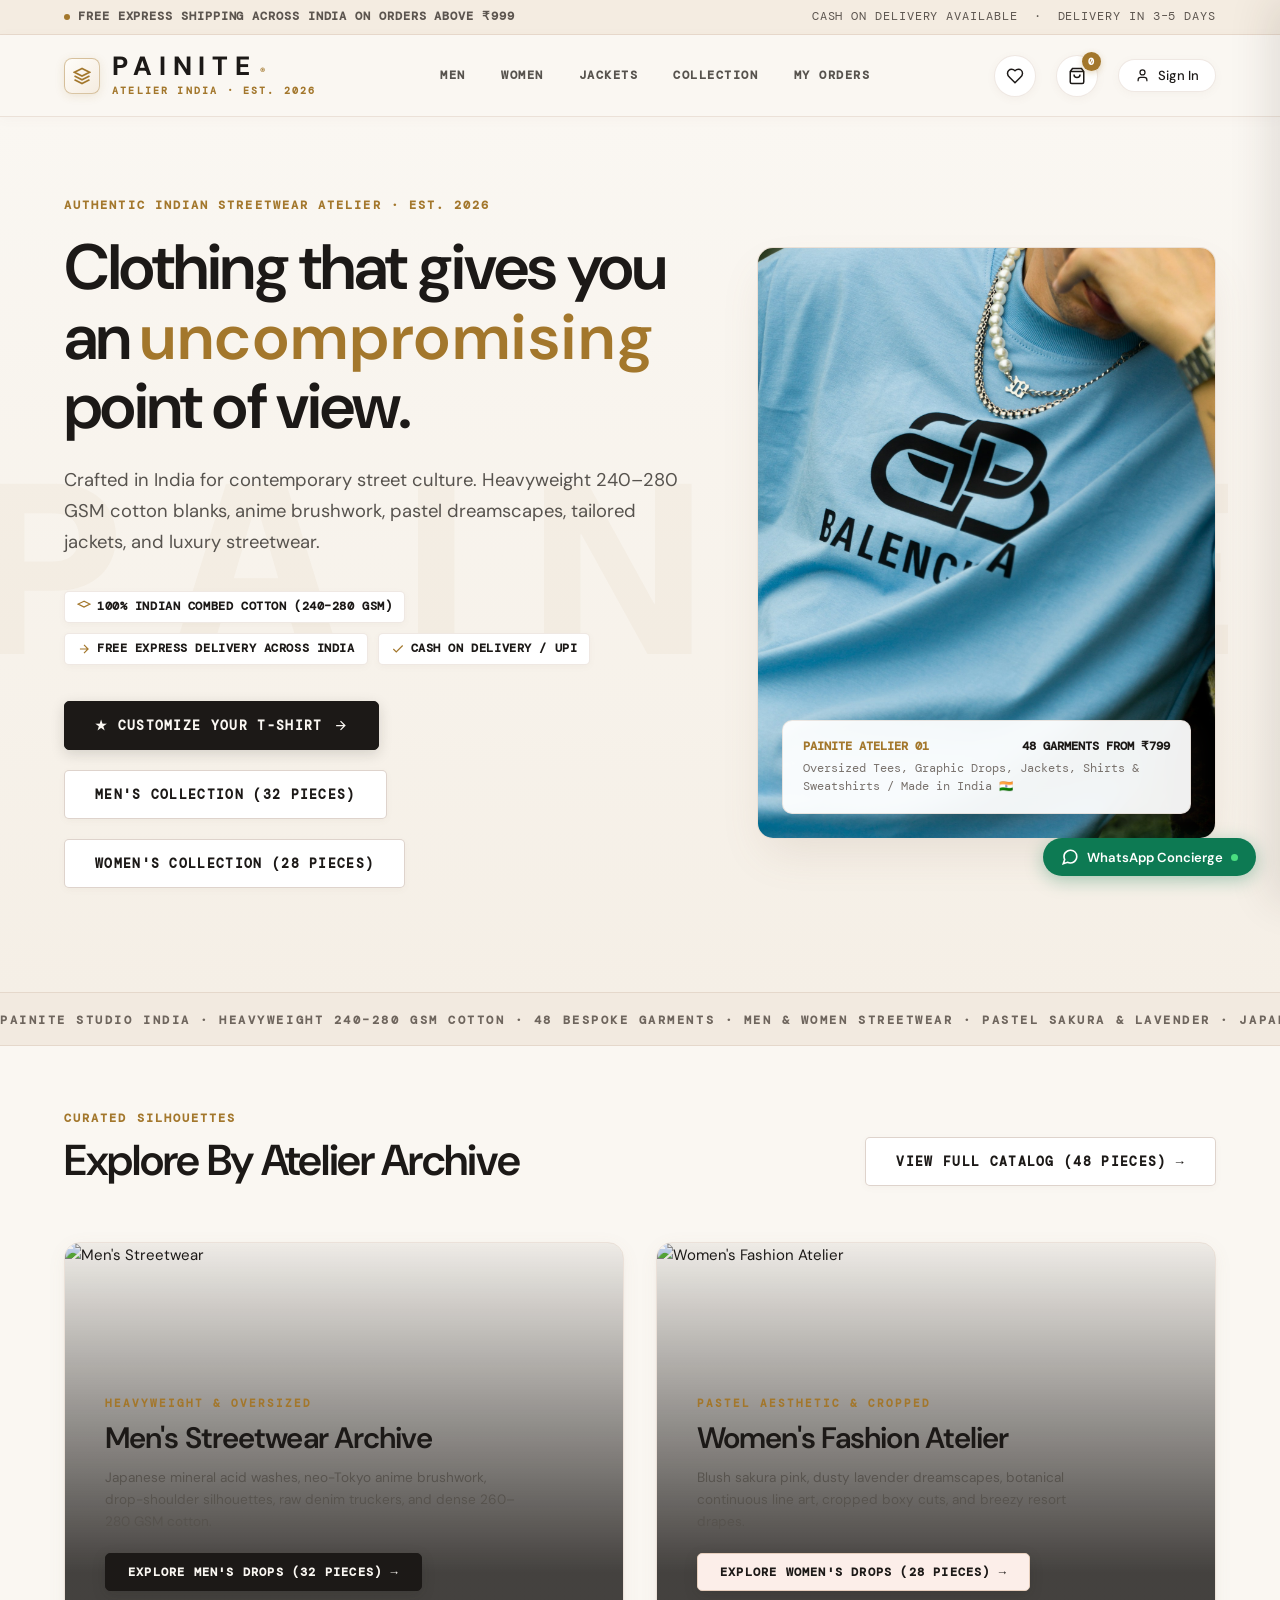
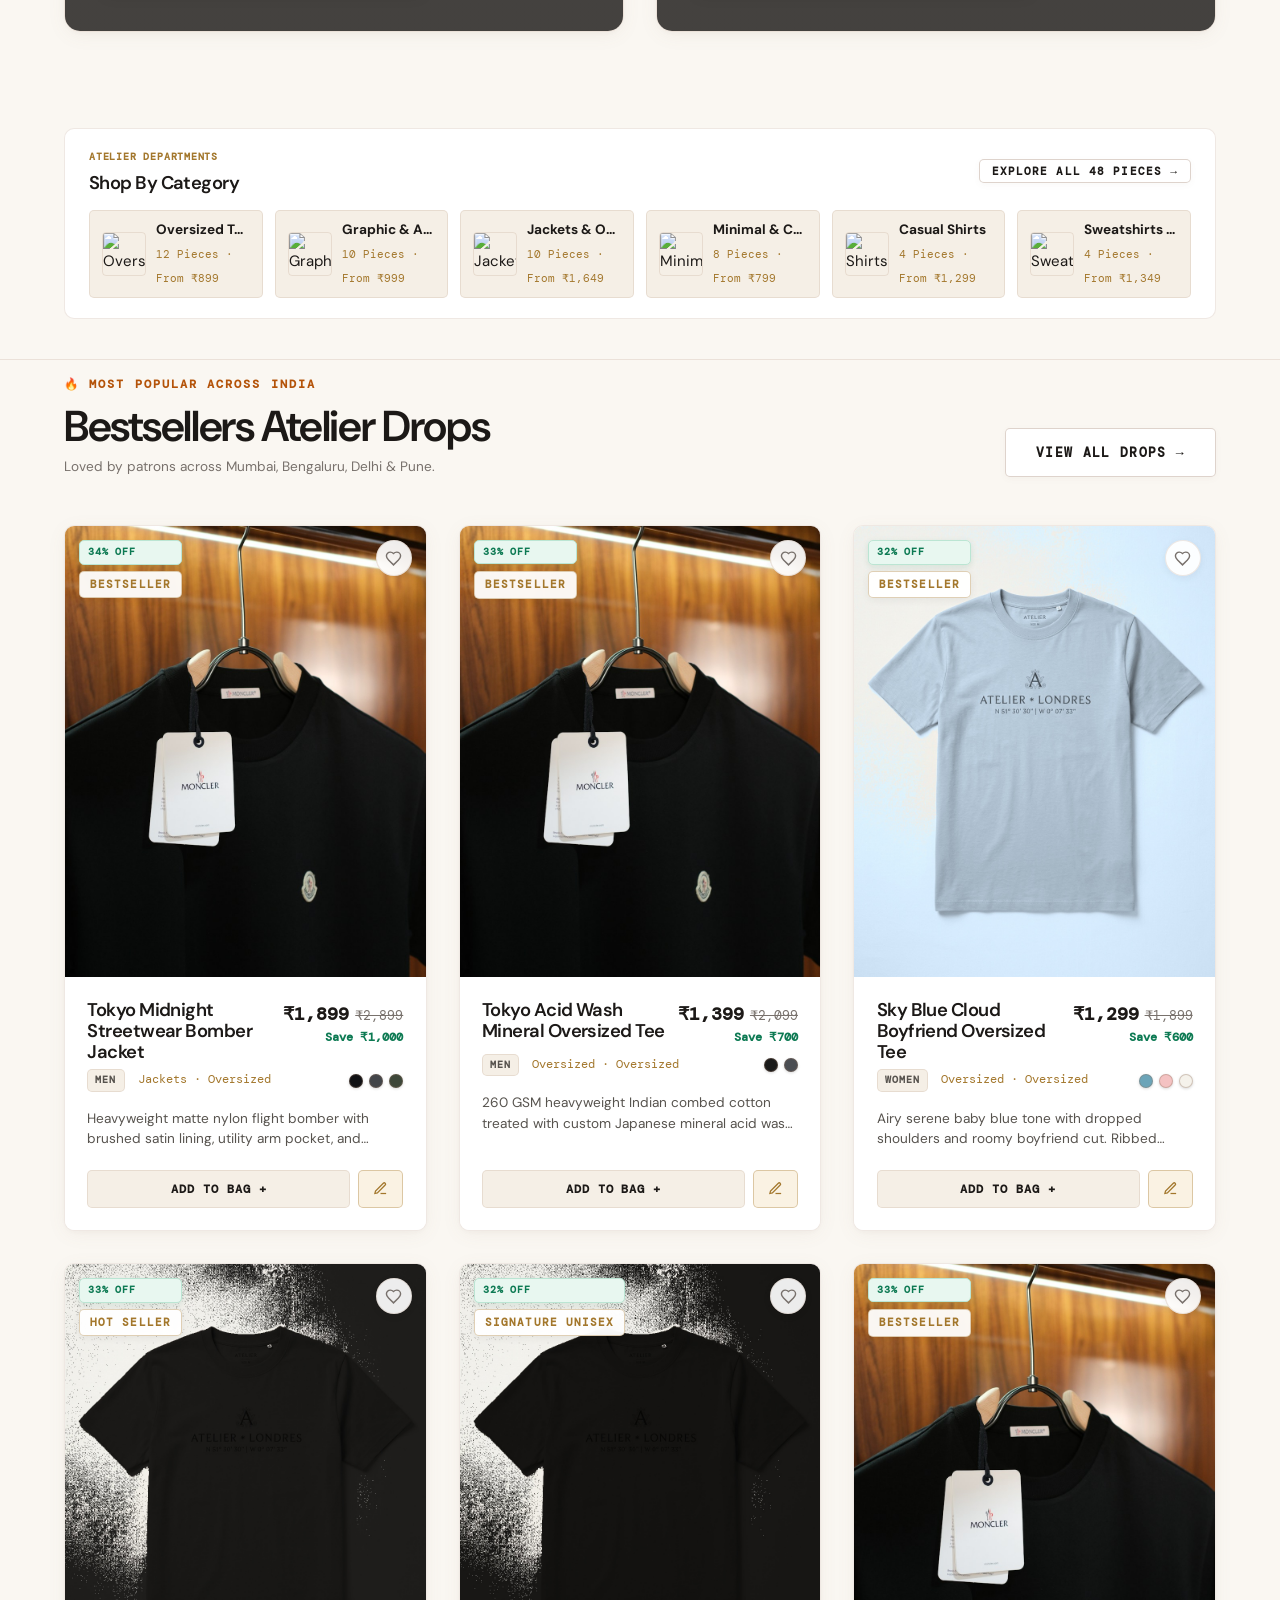
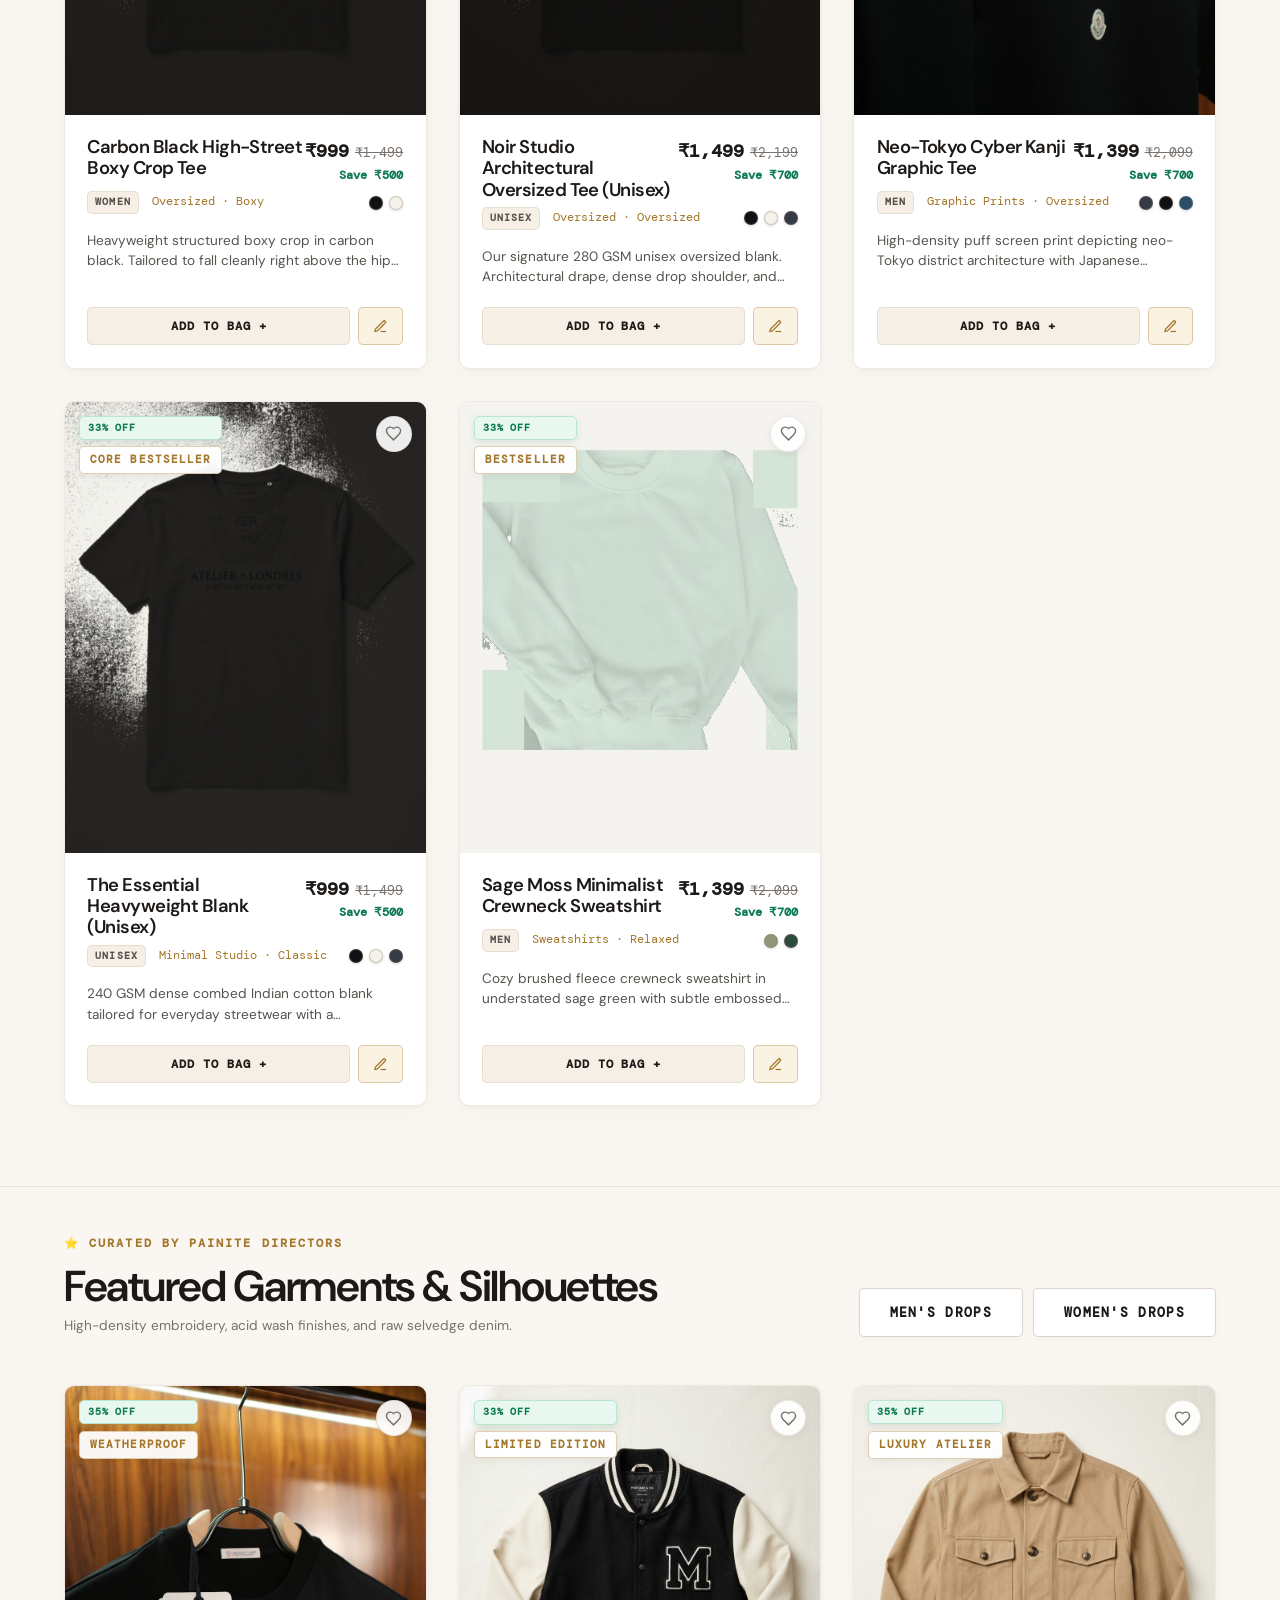
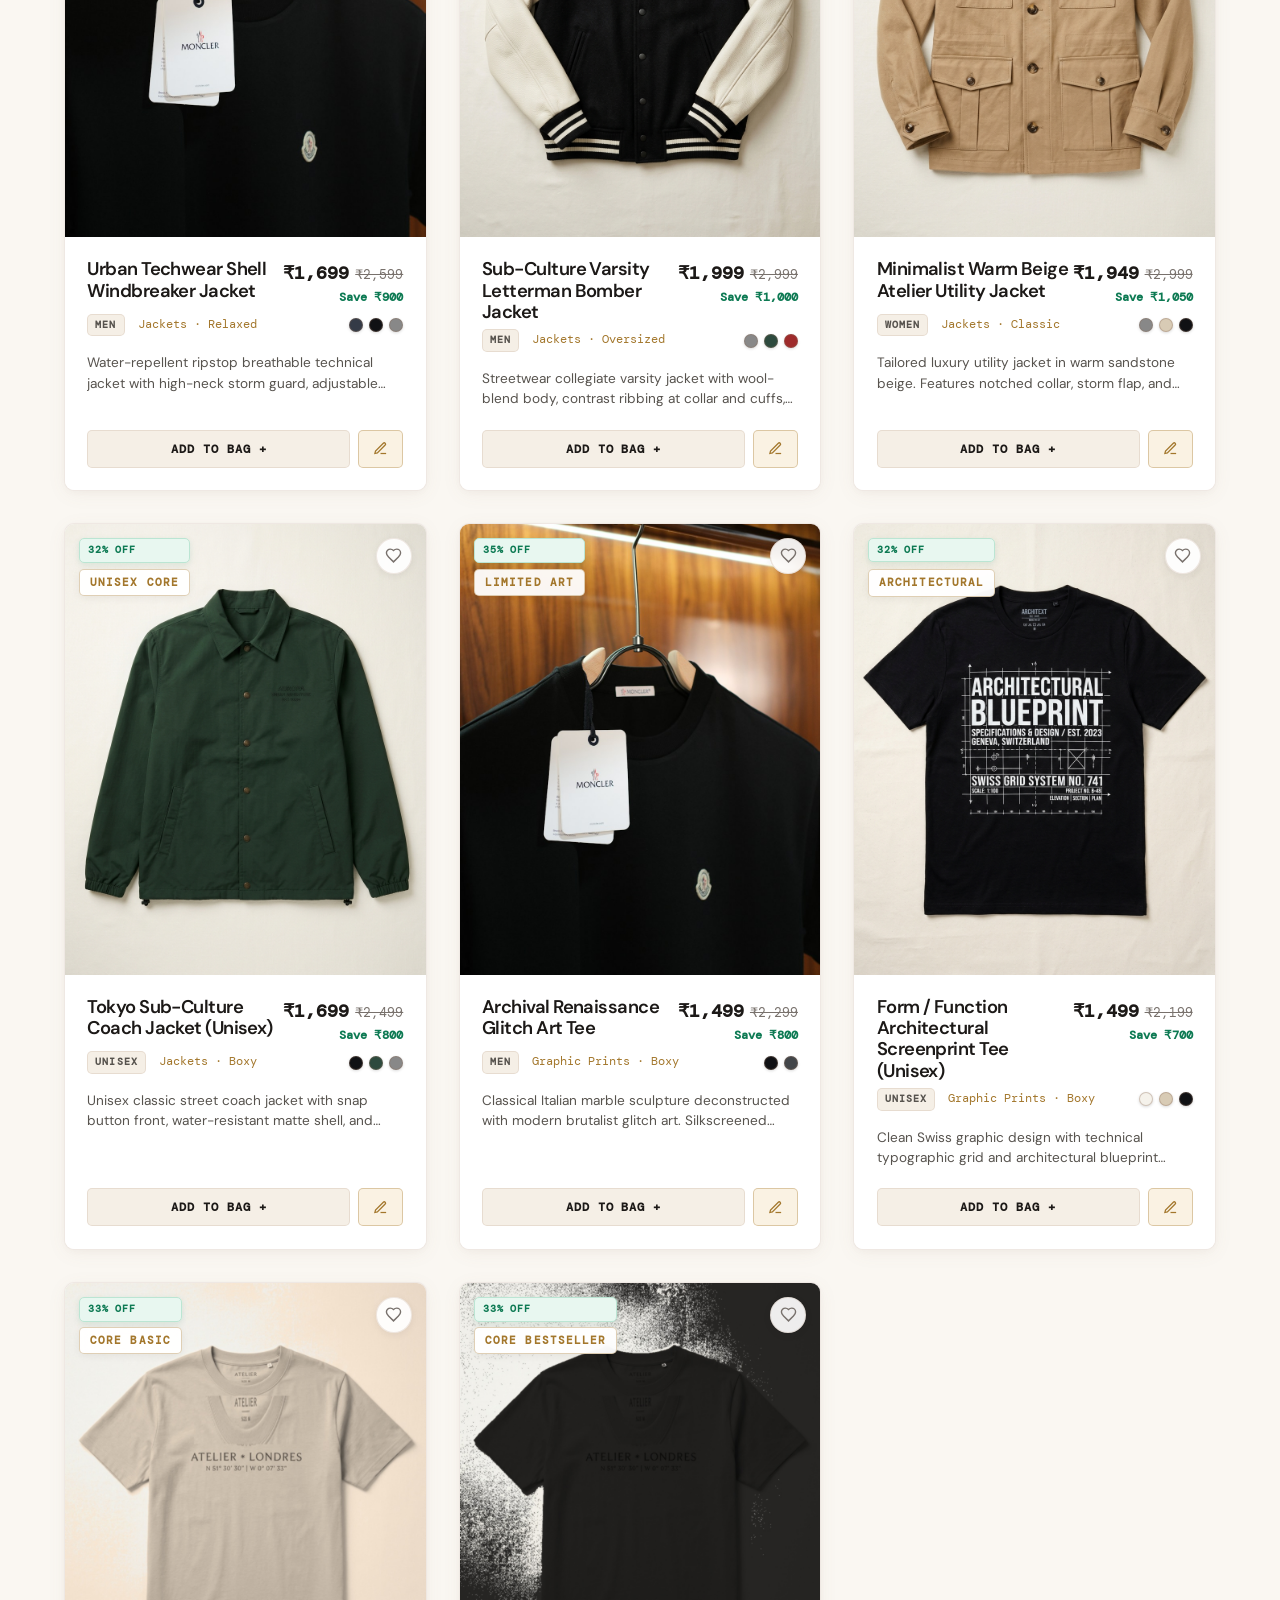
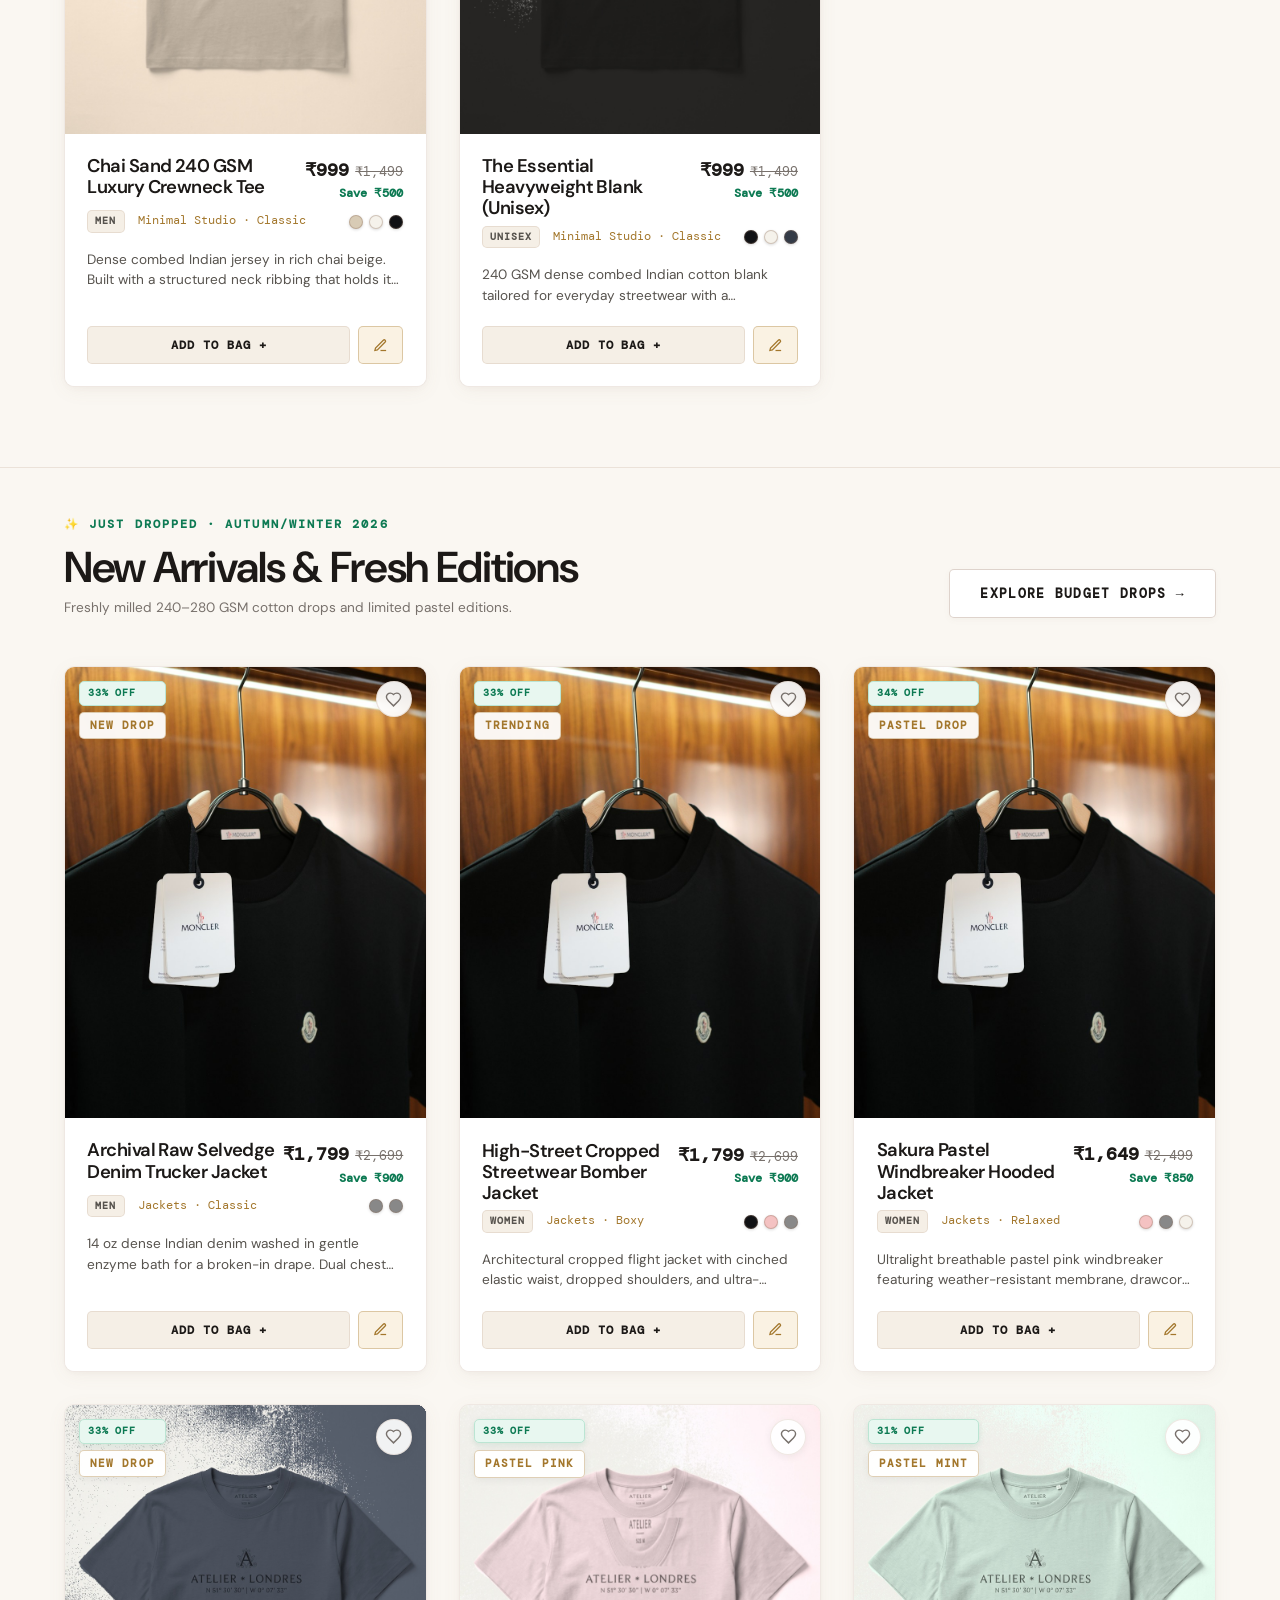
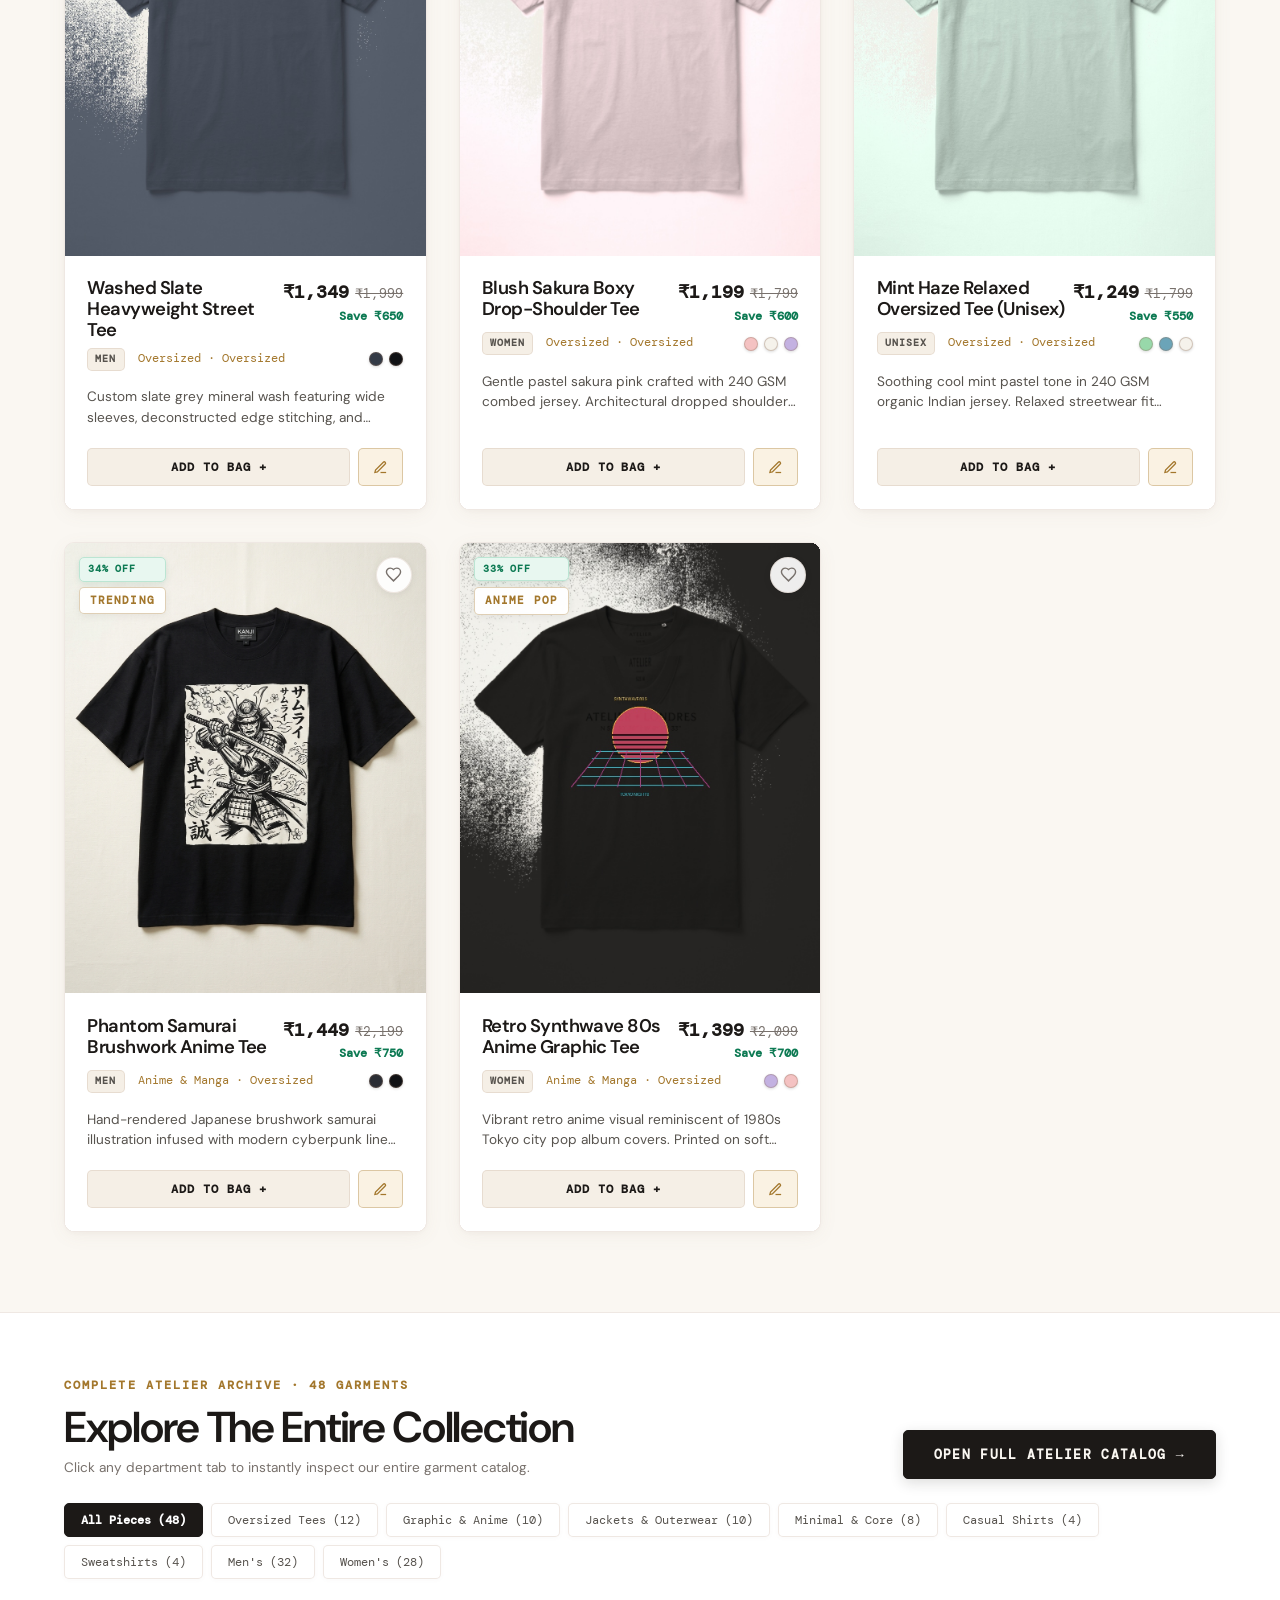
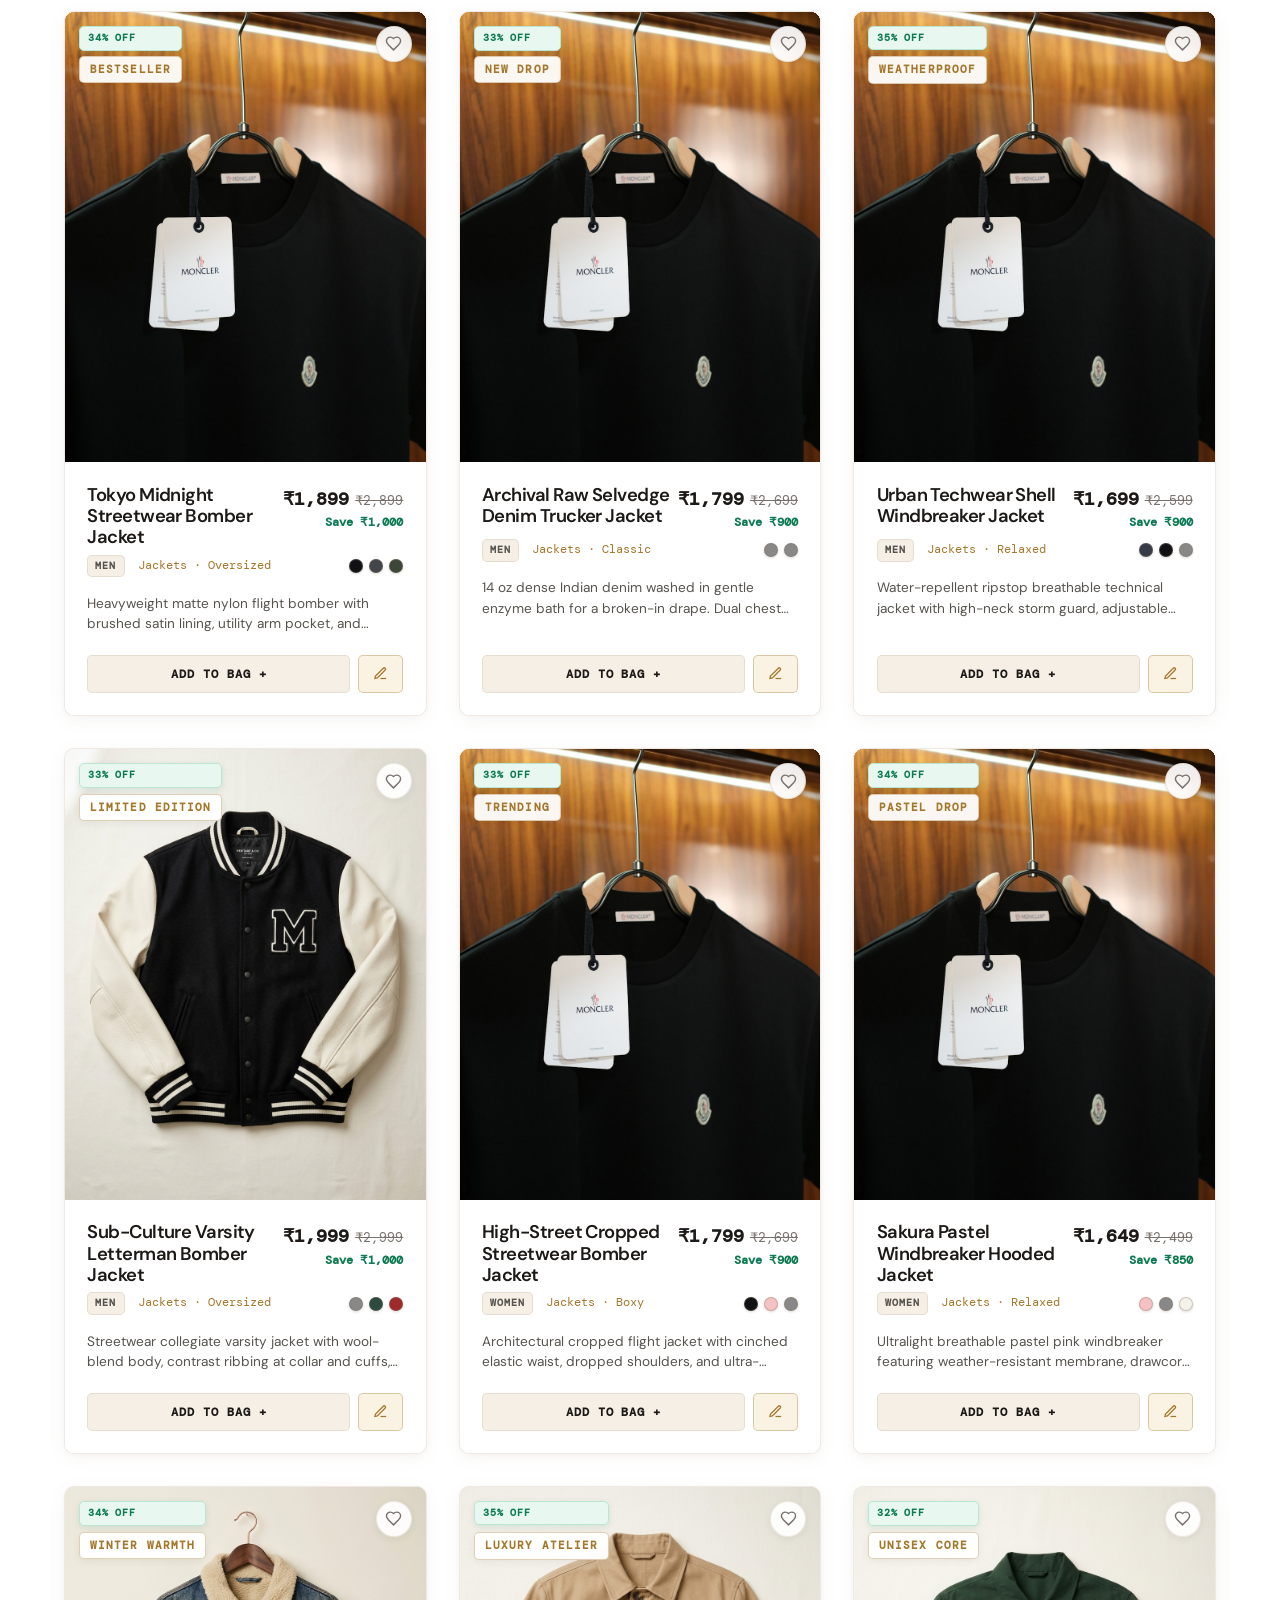
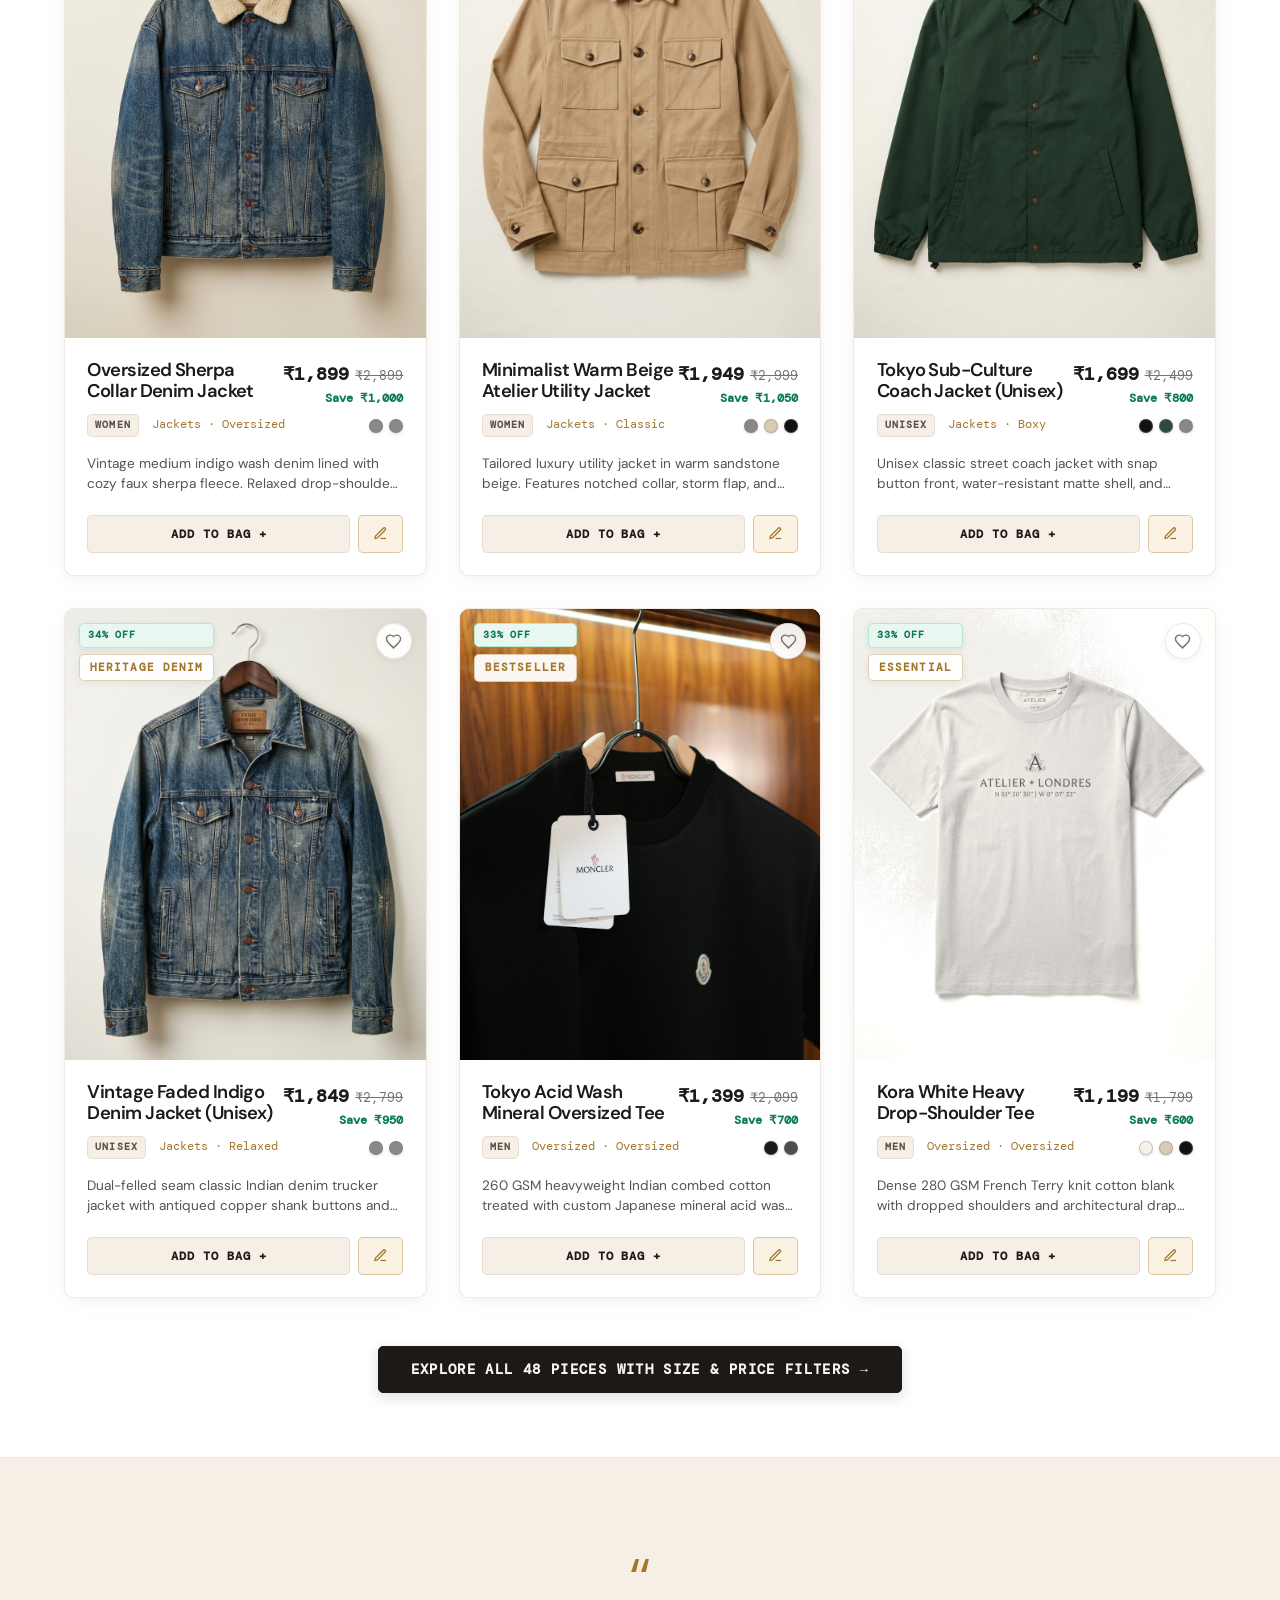
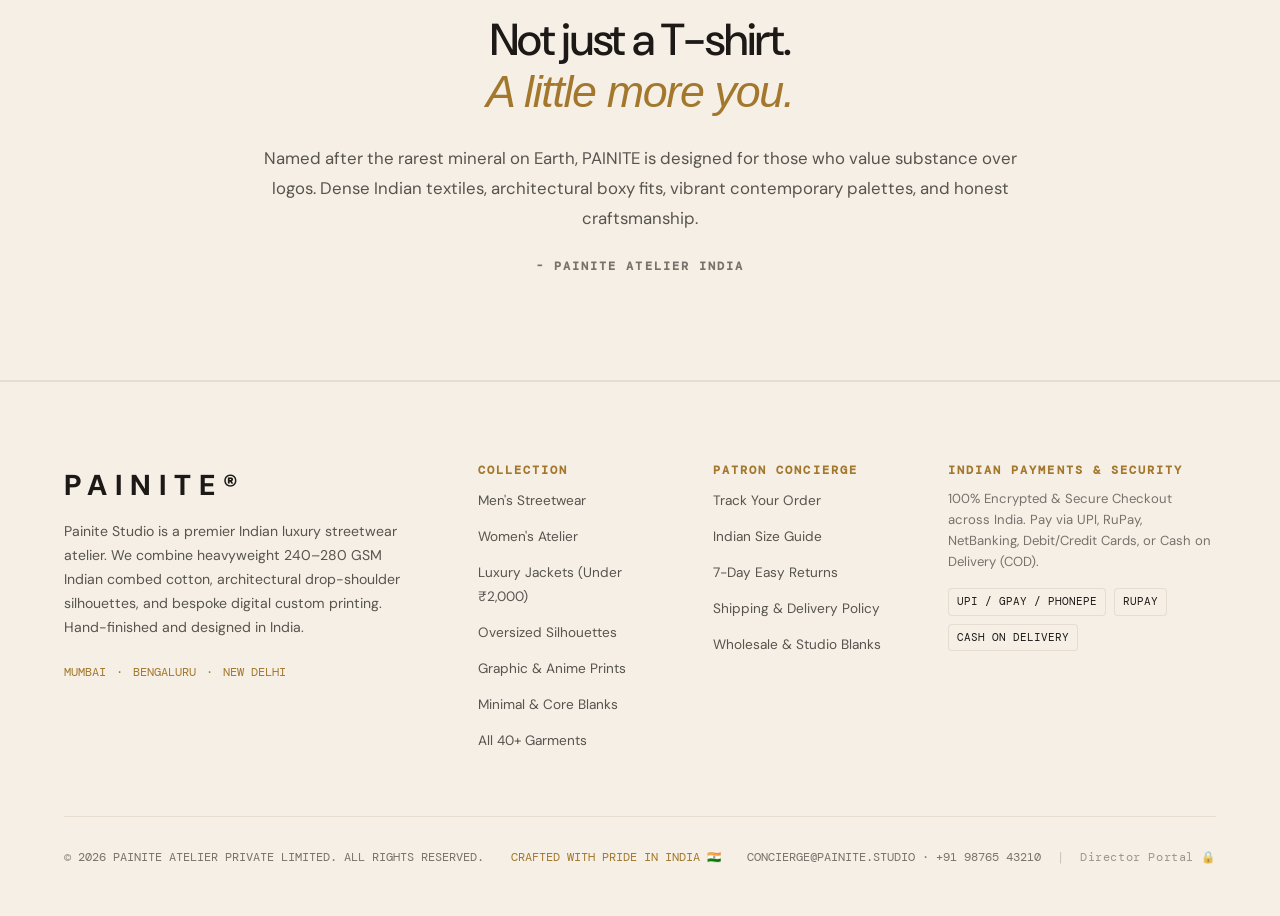
==== commit c5d5f594: "feat: show 48 garments across homepage bestsellers, new arrivals, and category tabs with preloaded c" ====
--- a/index.html
+++ b/index.html
@@ -449,10 +449,12 @@
   </div>
 
   <!-- Application Logic -->
+  <script>window.PRELOADED_PRODUCTS = [{"id": "jk01", "name": "Tokyo Midnight Streetwear Bomber Jacket", "description": "Heavyweight matte nylon flight bomber with brushed satin lining, utility arm pocket, and custom antiqued brass hardware. Designed for crisp evening layering.", "price": 1899.0, "original_price": 2899.0, "currency": "INR", "formatted_price": "\u20b91,899", "formatted_original_price": "\u20b92,899", "discount_pct": 34, "category": "Jackets", "gender": "Men", "collection": "Jackets", "tag": "BESTSELLER", "image": "https://images.unsplash.com/photo-1551028719-00167b16eac5?w=800&auto=format&fit=crop&q=80", "color_hex": "#1a1a1a", "colors": ["Onyx Black", "Mineral Slate", "Dusk Olive"], "sizes": ["S", "M", "L", "XL", "XXL"], "styles": ["Oversized", "Boxy"], "in_stock": true, "stock_quantity": 25, "created_at": "2026-10-31 17:51:37"}, {"id": "jk02", "name": "Archival Raw Selvedge Denim Trucker Jacket", "description": "14 oz dense Indian denim washed in gentle enzyme bath for a broken-in drape. Dual chest flap pockets and reinforced felled seam construction.", "price": 1799.0, "original_price": 2699.0, "currency": "INR", "formatted_price": "\u20b91,799", "formatted_original_price": "\u20b92,699", "discount_pct": 33, "category": "Jackets", "gender": "Men", "collection": "Jackets", "tag": "NEW DROP", "image": "https://images.unsplash.com/photo-1576871337622-98d48d1cf531?w=800&auto=format&fit=crop&q=80", "color_hex": "#2a4259", "colors": ["Indigo Blue", "Washed Black"], "sizes": ["S", "M", "L", "XL"], "styles": ["Classic", "Relaxed"], "in_stock": true, "stock_quantity": 30, "created_at": "2026-10-31 17:51:37"}, {"id": "jk03", "name": "Urban Techwear Shell Windbreaker Jacket", "description": "Water-repellent ripstop breathable technical jacket with high-neck storm guard, adjustable toggle hems, and hidden interior stash pocket.", "price": 1699.0, "original_price": 2599.0, "currency": "INR", "formatted_price": "\u20b91,699", "formatted_original_price": "\u20b92,599", "discount_pct": 35, "category": "Jackets", "gender": "Men", "collection": "Jackets", "tag": "WEATHERPROOF", "image": "https://images.unsplash.com/photo-1544441893-675973e31985?w=800&auto=format&fit=crop&q=80", "color_hex": "#2d3748", "colors": ["Slate Smoke", "Onyx Black", "Olive Moss"], "sizes": ["M", "L", "XL", "XXL"], "styles": ["Relaxed", "Boxy"], "in_stock": true, "stock_quantity": 20, "created_at": "2026-10-31 17:51:37"}, {"id": "jk04", "name": "Sub-Culture Varsity Letterman Bomber Jacket", "description": "Streetwear collegiate varsity jacket with wool-blend body, contrast ribbing at collar and cuffs, and chenille archival studio chest crest.", "price": 1999.0, "original_price": 2999.0, "currency": "INR", "formatted_price": "\u20b91,999", "formatted_original_price": "\u20b92,999", "discount_pct": 33, "category": "Jackets", "gender": "Men", "collection": "Jackets", "tag": "LIMITED EDITION", "image": "/static/images/varsity-bomber-jacket.jpg", "color_hex": "#111215", "colors": ["Onyx / Ivory", "Forest Pine", "Crimson Red"], "sizes": ["S", "M", "L", "XL"], "styles": ["Oversized", "Boxy"], "in_stock": true, "stock_quantity": 18, "created_at": "2026-10-31 17:51:37"}, {"id": "jk05", "name": "High-Street Cropped Streetwear Bomber Jacket", "description": "Architectural cropped flight jacket with cinched elastic waist, dropped shoulders, and ultra-smooth champagne satin lining.", "price": 1799.0, "original_price": 2699.0, "currency": "INR", "formatted_price": "\u20b91,799", "formatted_original_price": "\u20b92,699", "discount_pct": 33, "category": "Jackets", "gender": "Women", "collection": "Jackets", "tag": "TRENDING", "image": "https://images.unsplash.com/photo-1591047139829-d91aecb6caea?w=800&auto=format&fit=crop&q=80", "color_hex": "#343b47", "colors": ["Onyx Black", "Pastel Pink", "Warm Beige"], "sizes": ["XS", "S", "M", "L"], "styles": ["Boxy", "Cropped"], "in_stock": true, "stock_quantity": 22, "created_at": "2026-10-31 17:51:37"}, {"id": "jk06", "name": "Sakura Pastel Windbreaker Hooded Jacket", "description": "Ultralight breathable pastel pink windbreaker featuring weather-resistant membrane, drawcord hood, and elastic storm cuffs.", "price": 1649.0, "original_price": 2499.0, "currency": "INR", "formatted_price": "\u20b91,649", "formatted_original_price": "\u20b92,499", "discount_pct": 34, "category": "Jackets", "gender": "Women", "collection": "Jackets", "tag": "PASTEL DROP", "image": "https://images.unsplash.com/photo-1544441892-794166f1e3be?w=800&auto=format&fit=crop&q=80", "color_hex": "#f4c2c2", "colors": ["Pastel Pink", "Soft Lavender", "Kora White"], "sizes": ["XS", "S", "M", "L"], "styles": ["Relaxed", "Classic"], "in_stock": true, "stock_quantity": 28, "created_at": "2026-10-31 17:51:37"}, {"id": "jk07", "name": "Oversized Sherpa Collar Denim Jacket", "description": "Vintage medium indigo wash denim lined with cozy faux sherpa fleece. Relaxed drop-shoulder silhouette built for effortless winter styling.", "price": 1899.0, "original_price": 2899.0, "currency": "INR", "formatted_price": "\u20b91,899", "formatted_original_price": "\u20b92,899", "discount_pct": 34, "category": "Jackets", "gender": "Women", "collection": "Jackets", "tag": "WINTER WARMTH", "image": "/static/images/sherpa-denim-jacket.jpg", "color_hex": "#3b5998", "colors": ["Denim Blue", "Washed Black"], "sizes": ["S", "M", "L", "XL"], "styles": ["Oversized", "Relaxed"], "in_stock": true, "stock_quantity": 24, "created_at": "2026-10-31 17:51:37"}, {"id": "jk08", "name": "Minimalist Warm Beige Atelier Utility Jacket", "description": "Tailored luxury utility jacket in warm sandstone beige. Features notched collar, storm flap, and removable tonal waist belt.", "price": 1949.0, "original_price": 2999.0, "currency": "INR", "formatted_price": "\u20b91,949", "formatted_original_price": "\u20b92,999", "discount_pct": 35, "category": "Jackets", "gender": "Women", "collection": "Jackets", "tag": "LUXURY ATELIER", "image": "/static/images/atelier-utility-jacket.jpg", "color_hex": "#d8cbb5", "colors": ["Warm Beige", "Chai Sand", "Onyx Black"], "sizes": ["XS", "S", "M", "L"], "styles": ["Classic", "Tailored"], "in_stock": true, "stock_quantity": 19, "created_at": "2026-10-31 17:51:37"}, {"id": "jk09", "name": "Tokyo Sub-Culture Coach Jacket (Unisex)", "description": "Unisex classic street coach jacket with snap button front, water-resistant matte shell, and discrete minimal back typography.", "price": 1699.0, "original_price": 2499.0, "currency": "INR", "formatted_price": "\u20b91,699", "formatted_original_price": "\u20b92,499", "discount_pct": 32, "category": "Jackets", "gender": "Unisex", "collection": "Jackets", "tag": "UNISEX CORE", "image": "/static/images/tokyo-coach-jacket.jpg", "color_hex": "#22252a", "colors": ["Onyx Black", "Forest Pine", "Sandstone"], "sizes": ["XS", "S", "M", "L", "XL", "XXL"], "styles": ["Boxy", "Relaxed"], "in_stock": true, "stock_quantity": 35, "created_at": "2026-10-31 17:51:37"}, {"id": "jk10", "name": "Vintage Faded Indigo Denim Jacket (Unisex)", "description": "Dual-felled seam classic Indian denim trucker jacket with antiqued copper shank buttons and relaxed unisex fit.", "price": 1849.0, "original_price": 2799.0, "currency": "INR", "formatted_price": "\u20b91,849", "formatted_original_price": "\u20b92,799", "discount_pct": 34, "category": "Jackets", "gender": "Unisex", "collection": "Jackets", "tag": "HERITAGE DENIM", "image": "/static/images/vintage-indigo-jacket.jpg", "color_hex": "#2a4259", "colors": ["Faded Indigo", "Washed Black"], "sizes": ["S", "M", "L", "XL", "XXL"], "styles": ["Relaxed", "Classic"], "in_stock": true, "stock_quantity": 26, "created_at": "2026-10-31 17:51:37"}, {"id": "ot01", "name": "Tokyo Acid Wash Mineral Oversized Tee", "description": "260 GSM heavyweight Indian combed cotton treated with custom Japanese mineral acid wash. Dropped shoulders and reinforced collar ribbing.", "price": 1399.0, "original_price": 2099.0, "currency": "INR", "formatted_price": "\u20b91,399", "formatted_original_price": "\u20b92,099", "discount_pct": 33, "category": "Oversized T-Shirts", "gender": "Men", "collection": "Oversized", "tag": "BESTSELLER", "image": "https://images.unsplash.com/photo-1583743814966-8936f5b7be1a?w=800&auto=format&fit=crop&q=80", "color_hex": "#1a1a1a", "colors": ["Acid Black", "Mineral Grey"], "sizes": ["S", "M", "L", "XL", "XXL"], "styles": ["Oversized", "Boxy"], "in_stock": true, "stock_quantity": 40, "created_at": "2026-10-31 17:51:37"}, {"id": "ot02", "name": "Kora White Heavy Drop-Shoulder Tee", "description": "Dense 280 GSM French Terry knit cotton blank with dropped shoulders and architectural drape. Crisp, non-sheer luxury everyday tee.", "price": 1199.0, "original_price": 1799.0, "currency": "INR", "formatted_price": "\u20b91,199", "formatted_original_price": "\u20b91,799", "discount_pct": 33, "category": "Oversized T-Shirts", "gender": "Men", "collection": "Oversized", "tag": "ESSENTIAL", "image": "/static/images/products/ot02.jpg", "color_hex": "#faf7f2", "colors": ["Kora White", "Chai Sand", "Onyx Black"], "sizes": ["S", "M", "L", "XL"], "styles": ["Oversized", "Classic"], "in_stock": true, "stock_quantity": 50, "created_at": "2026-10-31 17:51:37"}, {"id": "ot03", "name": "Terracotta Mirage Drop-Shoulder Tee", "description": "Warm earth terracotta garment dye on 240 GSM organic cotton. Enzyme softened for ultra-luxurious, butter-soft hand feel.", "price": 1299.0, "original_price": 1999.0, "currency": "INR", "formatted_price": "\u20b91,299", "formatted_original_price": "\u20b91,999", "discount_pct": 35, "category": "Oversized T-Shirts", "gender": "Men", "collection": "Oversized", "tag": "EARTH TONE", "image": "https://images.unsplash.com/photo-1529374255404-311a2a4f1fd9?w=800&auto=format&fit=crop&q=80", "color_hex": "#c85a32", "colors": ["Rust Terracotta", "Chai Sand"], "sizes": ["S", "M", "L", "XL", "XXL"], "styles": ["Oversized", "Boxy"], "in_stock": true, "stock_quantity": 35, "created_at": "2026-10-31 17:51:37"}, {"id": "ot04", "name": "Washed Slate Heavyweight Street Tee", "description": "Custom slate grey mineral wash featuring wide sleeves, deconstructed edge stitching, and dense 260 GSM jersey.", "price": 1349.0, "original_price": 1999.0, "currency": "INR", "formatted_price": "\u20b91,349", "formatted_original_price": "\u20b91,999", "discount_pct": 33, "category": "Oversized T-Shirts", "gender": "Men", "collection": "Oversized", "tag": "NEW DROP", "image": "/static/images/products/ot04.jpg", "color_hex": "#343b47", "colors": ["Slate Smoke", "Onyx Black"], "sizes": ["M", "L", "XL", "XXL"], "styles": ["Oversized", "Relaxed"], "in_stock": true, "stock_quantity": 30, "created_at": "2026-10-31 17:51:37"}, {"id": "ot05", "name": "Blush Sakura Boxy Drop-Shoulder Tee", "description": "Gentle pastel sakura pink crafted with 240 GSM combed jersey. Architectural dropped shoulder with a chic, comfortable profile.", "price": 1199.0, "original_price": 1799.0, "currency": "INR", "formatted_price": "\u20b91,199", "formatted_original_price": "\u20b91,799", "discount_pct": 33, "category": "Oversized T-Shirts", "gender": "Women", "collection": "Oversized", "tag": "PASTEL PINK", "image": "/static/images/products/ot05.jpg", "color_hex": "#f4c2c2", "colors": ["Pastel Pink", "Kora White", "Lavender"], "sizes": ["XS", "S", "M", "L"], "styles": ["Oversized", "Boxy"], "in_stock": true, "stock_quantity": 45, "created_at": "2026-10-31 17:51:37"}, {"id": "ot06", "name": "Sky Blue Cloud Boyfriend Oversized Tee", "description": "Airy serene baby blue tone with dropped shoulders and roomy boyfriend cut. Ribbed collar with interior herringbone neck tape.", "price": 1299.0, "original_price": 1899.0, "currency": "INR", "formatted_price": "\u20b91,299", "formatted_original_price": "\u20b91,899", "discount_pct": 32, "category": "Oversized T-Shirts", "gender": "Women", "collection": "Oversized", "tag": "BESTSELLER", "image": "/static/images/products/ot06.jpg", "color_hex": "#6ba4b8", "colors": ["Sky Blue", "Pastel Pink", "Kora White"], "sizes": ["S", "M", "L", "XL"], "styles": ["Oversized", "Relaxed"], "in_stock": true, "stock_quantity": 38, "created_at": "2026-10-31 17:51:37"}, {"id": "ot07", "name": "Carbon Black High-Street Boxy Crop Tee", "description": "Heavyweight structured boxy crop in carbon black. Tailored to fall cleanly right above the hip line for street aesthetics.", "price": 999.0, "original_price": 1499.0, "currency": "INR", "formatted_price": "\u20b9999", "formatted_original_price": "\u20b91,499", "discount_pct": 33, "category": "Oversized T-Shirts", "gender": "Women", "collection": "Oversized", "tag": "HOT SELLER", "image": "/static/images/products/ot07.jpg", "color_hex": "#101114", "colors": ["Onyx Black", "Kora White"], "sizes": ["XS", "S", "M", "L"], "styles": ["Boxy", "Cropped"], "in_stock": true, "stock_quantity": 42, "created_at": "2026-10-31 17:51:37"}, {"id": "ot08", "name": "Lavender Dream Dropped-Shoulder Tee", "description": "Ethereal dusty lavender pastel with relaxed silhouette, wide-cut sleeves, and delicate tone-on-tone embroidery at collar.", "price": 1149.0, "original_price": 1699.0, "currency": "INR", "formatted_price": "\u20b91,149", "formatted_original_price": "\u20b91,699", "discount_pct": 32, "category": "Oversized T-Shirts", "gender": "Women", "collection": "Oversized", "tag": "LAVENDER", "image": "/static/images/products/ot08.jpg", "color_hex": "#c3b1e1", "colors": ["Lavender", "Pastel Pink", "Chai Sand"], "sizes": ["XS", "S", "M", "L"], "styles": ["Oversized", "Boxy"], "in_stock": true, "stock_quantity": 36, "created_at": "2026-10-31 17:51:37"}, {"id": "ot09", "name": "Noir Studio Architectural Oversized Tee (Unisex)", "description": "Our signature 280 GSM unisex oversized blank. Architectural drape, dense drop shoulder, and double-stitched reinforced hems.", "price": 1499.0, "original_price": 2199.0, "currency": "INR", "formatted_price": "\u20b91,499", "formatted_original_price": "\u20b92,199", "discount_pct": 32, "category": "Oversized T-Shirts", "gender": "Unisex", "collection": "Oversized", "tag": "SIGNATURE UNISEX", "image": "/static/images/products/ot09.jpg", "color_hex": "#101114", "colors": ["Onyx Black", "Kora White", "Slate Smoke"], "sizes": ["XS", "S", "M", "L", "XL", "XXL"], "styles": ["Oversized", "Boxy"], "in_stock": true, "stock_quantity": 60, "created_at": "2026-10-31 17:51:37"}, {"id": "ot10", "name": "Chai Sand French Terry Boxy Tee (Unisex)", "description": "Warm beige neutral tone reflecting authentic Indian sand palettes. Dense 260 GSM French Terry knit suitable for both men and women.", "price": 1399.0, "original_price": 1999.0, "currency": "INR", "formatted_price": "\u20b91,399", "formatted_original_price": "\u20b91,999", "discount_pct": 30, "category": "Oversized T-Shirts", "gender": "Unisex", "collection": "Oversized", "tag": "NEUTRAL ESSENTIAL", "image": "/static/images/products/ot10.jpg", "color_hex": "#d8cbb5", "colors": ["Chai Sand", "Kora White", "Onyx Black"], "sizes": ["S", "M", "L", "XL", "XXL"], "styles": ["Oversized", "Boxy"], "in_stock": true, "stock_quantity": 45, "created_at": "2026-10-31 17:51:37"}, {"id": "ot11", "name": "Mint Haze Relaxed Oversized Tee (Unisex)", "description": "Soothing cool mint pastel tone in 240 GSM organic Indian jersey. Relaxed streetwear fit designed for versatile all-day styling.", "price": 1249.0, "original_price": 1799.0, "currency": "INR", "formatted_price": "\u20b91,249", "formatted_original_price": "\u20b91,799", "discount_pct": 31, "category": "Oversized T-Shirts", "gender": "Unisex", "collection": "Oversized", "tag": "PASTEL MINT", "image": "/static/images/products/ot11.jpg", "color_hex": "#98d8aa", "colors": ["Mint Green", "Sky Blue", "Kora White"], "sizes": ["S", "M", "L", "XL"], "styles": ["Oversized", "Relaxed"], "in_stock": true, "stock_quantity": 34, "created_at": "2026-10-31 17:51:37"}, {"id": "ot12", "name": "Dusk Olive Heavy Boxy Tee (Unisex)", "description": "Muted military olive drop-shoulder tee with reinforced twin-needle stitching and ribbed neckline on 260 GSM combed cotton.", "price": 1299.0, "original_price": 1899.0, "currency": "INR", "formatted_price": "\u20b91,299", "formatted_original_price": "\u20b91,899", "discount_pct": 32, "category": "Oversized T-Shirts", "gender": "Unisex", "collection": "Oversized", "tag": "OLIVE MOSS", "image": "/static/images/products/ot12.jpg", "color_hex": "#3d4739", "colors": ["Dusk Olive", "Onyx Black"], "sizes": ["S", "M", "L", "XL", "XXL"], "styles": ["Boxy", "Oversized"], "in_stock": true, "stock_quantity": 28, "created_at": "2026-10-31 17:51:37"}, {"id": "gt01", "name": "Neo-Tokyo Cyber Kanji Graphic Tee", "description": "High-density puff screen print depicting neo-Tokyo district architecture with Japanese typographic characters on 240 GSM organic jersey.", "price": 1399.0, "original_price": 2099.0, "currency": "INR", "formatted_price": "\u20b91,399", "formatted_original_price": "\u20b92,099", "discount_pct": 33, "category": "Graphic T-Shirts", "gender": "Men", "collection": "Graphic Prints", "tag": "BESTSELLER", "image": "https://images.unsplash.com/photo-1576566588028-4147f3842f27?w=800&auto=format&fit=crop&q=80", "color_hex": "#343b47", "colors": ["Slate Smoke", "Onyx Black", "Cobalt Blue"], "sizes": ["S", "M", "L", "XL", "XXL"], "styles": ["Oversized", "Relaxed"], "in_stock": true, "stock_quantity": 38, "created_at": "2026-10-31 17:51:37"}, {"id": "gt02", "name": "Archival Renaissance Glitch Art Tee", "description": "Classical Italian marble sculpture deconstructed with modern brutalist glitch art. Silkscreened using water-based tactile eco inks.", "price": 1499.0, "original_price": 2299.0, "currency": "INR", "formatted_price": "\u20b91,499", "formatted_original_price": "\u20b92,299", "discount_pct": 35, "category": "Graphic T-Shirts", "gender": "Men", "collection": "Graphic Prints", "tag": "LIMITED ART", "image": "https://images.unsplash.com/photo-1618354691373-d851c5c3a990?w=800&auto=format&fit=crop&q=80", "color_hex": "#111216", "colors": ["Onyx Black", "Mineral Slate"], "sizes": ["M", "L", "XL"], "styles": ["Boxy", "Oversized"], "in_stock": true, "stock_quantity": 25, "created_at": "2026-10-31 17:51:37"}, {"id": "gt03", "name": "Phantom Samurai Brushwork Anime Tee", "description": "Hand-rendered Japanese brushwork samurai illustration infused with modern cyberpunk line-art on heavy 260 GSM combed cotton.", "price": 1449.0, "original_price": 2199.0, "currency": "INR", "formatted_price": "\u20b91,449", "formatted_original_price": "\u20b92,199", "discount_pct": 34, "category": "Graphic T-Shirts", "gender": "Men", "collection": "Anime & Manga", "tag": "TRENDING", "image": "/static/images/samurai-brushwork-tee.jpg", "color_hex": "#2a2d34", "colors": ["Washed Charcoal", "Onyx Black"], "sizes": ["S", "M", "L", "XL"], "styles": ["Oversized", "Boxy"], "in_stock": true, "stock_quantity": 32, "created_at": "2026-10-31 17:51:37"}, {"id": "gt04", "name": "Sub-Culture Underground Emblem Graphic Tee", "description": "Bold subterranean graphic emblem featuring underground street music aesthetics and industrial typography across back and chest.", "price": 1399.0, "original_price": 1999.0, "currency": "INR", "formatted_price": "\u20b91,399", "formatted_original_price": "\u20b91,999", "discount_pct": 30, "category": "Graphic T-Shirts", "gender": "Men", "collection": "Graphic Prints", "tag": "UNDERGROUND", "image": "/static/images/products/gt04.jpg", "color_hex": "#22252a", "colors": ["Mineral Slate", "Onyx Black"], "sizes": ["M", "L", "XL", "XXL"], "styles": ["Oversized", "Relaxed"], "in_stock": true, "stock_quantity": 27, "created_at": "2026-10-31 17:51:37"}, {"id": "gt05", "name": "Botanical Continuous Line-Art Tee", "description": "Continuous fine line floral botanical artwork across back and chest. Printed with soft-hand eco inks on pure combed Indian cotton.", "price": 1299.0, "original_price": 1899.0, "currency": "INR", "formatted_price": "\u20b91,299", "formatted_original_price": "\u20b91,899", "discount_pct": 32, "category": "Graphic T-Shirts", "gender": "Women", "collection": "Graphic Prints", "tag": "STAFF PICK", "image": "/static/images/products/gt05.jpg", "color_hex": "#faf7f2", "colors": ["Kora White", "Pastel Pink", "Sage Green"], "sizes": ["XS", "S", "M", "L", "XL"], "styles": ["Oversized", "Classic"], "in_stock": true, "stock_quantity": 35, "created_at": "2026-10-31 17:51:37"}, {"id": "gt06", "name": "Celestial Moon & Sun Tarot Graphic Tee", "description": "Gold pigment and soft-touch tarot iconography representing intuition and strength. Drop shoulder boyfriend silhouette in midnight black.", "price": 1349.0, "original_price": 1999.0, "currency": "INR", "formatted_price": "\u20b91,349", "formatted_original_price": "\u20b91,999", "discount_pct": 33, "category": "Graphic T-Shirts", "gender": "Women", "collection": "Graphic Prints", "tag": "CELESTIAL", "image": "/static/images/celestial-tarot-tee.jpg", "color_hex": "#1b1d22", "colors": ["Onyx Black", "Mineral Slate"], "sizes": ["S", "M", "L", "XL"], "styles": ["Oversized", "Relaxed"], "in_stock": true, "stock_quantity": 30, "created_at": "2026-10-31 17:51:37"}, {"id": "gt07", "name": "Retro Synthwave 80s Anime Graphic Tee", "description": "Vibrant retro anime visual reminiscent of 1980s Tokyo city pop album covers. Printed on soft 240 GSM combed cotton.", "price": 1399.0, "original_price": 2099.0, "currency": "INR", "formatted_price": "\u20b91,399", "formatted_original_price": "\u20b92,099", "discount_pct": 33, "category": "Graphic T-Shirts", "gender": "Women", "collection": "Anime & Manga", "tag": "ANIME POP", "image": "/static/images/products/gt07.jpg", "color_hex": "#6b4f70", "colors": ["Lavender", "Pastel Pink"], "sizes": ["XS", "S", "M", "L"], "styles": ["Oversized", "Boxy"], "in_stock": true, "stock_quantity": 28, "created_at": "2026-10-31 17:51:37"}, {"id": "gt08", "name": "Crimson Wine Vintage Heritage Graphic Tee", "description": "Rich crimson wine shade featuring vintage studio typographic crest in cream ink on heavy 240 GSM cotton.", "price": 1299.0, "original_price": 1899.0, "currency": "INR", "formatted_price": "\u20b91,299", "formatted_original_price": "\u20b91,899", "discount_pct": 32, "category": "Graphic T-Shirts", "gender": "Women", "collection": "Graphic Prints", "tag": "VINTAGE WINE", "image": "/static/images/crimson-heritage-tee.jpg", "color_hex": "#9e2a2b", "colors": ["Crimson Red", "Mocha Brown"], "sizes": ["S", "M", "L", "XL"], "styles": ["Oversized", "Classic"], "in_stock": true, "stock_quantity": 26, "created_at": "2026-10-31 17:51:37"}, {"id": "gt09", "name": "Studio Atelier Typography Graphic Tee (Unisex)", "description": "Minimal studio crest and coordinate artwork screenprinted in subtle tonal ink across luxury Indian combed cotton.", "price": 1249.0, "original_price": 1799.0, "currency": "INR", "formatted_price": "\u20b91,249", "formatted_original_price": "\u20b91,799", "discount_pct": 31, "category": "Graphic T-Shirts", "gender": "Unisex", "collection": "Graphic Prints", "tag": "UNISEX GRAPHIC", "image": "/static/images/studio-atelier-tee.jpg", "color_hex": "#d8cbb5", "colors": ["Chai Sand", "Kora White", "Onyx Black"], "sizes": ["XS", "S", "M", "L", "XL"], "styles": ["Relaxed", "Boxy"], "in_stock": true, "stock_quantity": 40, "created_at": "2026-10-31 17:51:37"}, {"id": "gt10", "name": "Form / Function Architectural Screenprint Tee (Unisex)", "description": "Clean Swiss graphic design with technical typographic grid and architectural blueprint layout on 260 GSM French Terry jersey.", "price": 1499.0, "original_price": 2199.0, "currency": "INR", "formatted_price": "\u20b91,499", "formatted_original_price": "\u20b92,199", "discount_pct": 32, "category": "Graphic T-Shirts", "gender": "Unisex", "collection": "Graphic Prints", "tag": "ARCHITECTURAL", "image": "/static/images/form-function-tee.jpg", "color_hex": "#d8cbb5", "colors": ["Kora White", "Chai Sand", "Onyx Black"], "sizes": ["S", "M", "L", "XL", "XXL"], "styles": ["Boxy", "Oversized"], "in_stock": true, "stock_quantity": 50, "created_at": "2026-10-31 17:51:37"}, {"id": "mc01", "name": "Chai Sand 240 GSM Luxury Crewneck Tee", "description": "Dense combed Indian jersey in rich chai beige. Built with a structured neck ribbing that holds its crisp round shape permanently.", "price": 999.0, "original_price": 1499.0, "currency": "INR", "formatted_price": "\u20b9999", "formatted_original_price": "\u20b91,499", "discount_pct": 33, "category": "Minimal & Core", "gender": "Men", "collection": "Minimal Studio", "tag": "CORE BASIC", "image": "/static/images/products/mc01.jpg", "color_hex": "#d8cbb5", "colors": ["Chai Sand", "Kora White", "Onyx Black"], "sizes": ["S", "M", "L", "XL", "XXL"], "styles": ["Classic", "Relaxed"], "in_stock": true, "stock_quantity": 45, "created_at": "2026-10-31 17:51:37"}, {"id": "mc02", "name": "Sage Green Studio Minimal Tee", "description": "Earthy muted sage tone inspired by Indian monsoon flora. Modern structured cut with reinforced double-needle hems.", "price": 1099.0, "original_price": 1599.0, "currency": "INR", "formatted_price": "\u20b91,099", "formatted_original_price": "\u20b91,599", "discount_pct": 31, "category": "Minimal & Core", "gender": "Men", "collection": "Minimal Studio", "tag": "NATURE TONE", "image": "/static/images/products/mc02.jpg", "color_hex": "#8f9779", "colors": ["Sage Green", "Dusk Olive"], "sizes": ["S", "M", "L", "XL"], "styles": ["Classic", "Boxy"], "in_stock": true, "stock_quantity": 38, "created_at": "2026-10-31 17:51:37"}, {"id": "mc03", "name": "Sky Blue Horizon Solid Minimal Tee", "description": "Crisp sky blue pastel tee crafted from 220 GSM single-origin Indian cotton with tonal collar ribbing and tailored drape.", "price": 899.0, "original_price": 1399.0, "currency": "INR", "formatted_price": "\u20b9899", "formatted_original_price": "\u20b91,399", "discount_pct": 36, "category": "Minimal & Core", "gender": "Men", "collection": "Minimal Studio", "tag": "PASTEL BLUE", "image": "/static/images/products/mc03.jpg", "color_hex": "#6ba4b8", "colors": ["Sky Blue", "Kora White"], "sizes": ["S", "M", "L", "XL"], "styles": ["Classic", "Relaxed"], "in_stock": true, "stock_quantity": 42, "created_at": "2026-10-31 17:51:37"}, {"id": "mc04", "name": "Forest Pine Heritage Crewneck Tee", "description": "Deep British racing / forest pine green crafted with 240 GSM combed cotton. Pure, clean luxury streetwear plain.", "price": 1049.0, "original_price": 1549.0, "currency": "INR", "formatted_price": "\u20b91,049", "formatted_original_price": "\u20b91,549", "discount_pct": 32, "category": "Minimal & Core", "gender": "Men", "collection": "Minimal Studio", "tag": "DEEP GREEN", "image": "/static/images/products/mc04.jpg", "color_hex": "#2d4a3e", "colors": ["Forest Pine", "Sage Green"], "sizes": ["S", "M", "L", "XL", "XXL"], "styles": ["Classic", "Relaxed"], "in_stock": true, "stock_quantity": 35, "created_at": "2026-10-31 17:51:37"}, {"id": "mc05", "name": "Blush Sakura Solid Minimal Tee", "description": "Delicate blush pink solid tee in 220 GSM ultra-soft combed cotton. Finished with subtle tone-on-tone studio hem label.", "price": 999.0, "original_price": 1499.0, "currency": "INR", "formatted_price": "\u20b9999", "formatted_original_price": "\u20b91,499", "discount_pct": 33, "category": "Minimal & Core", "gender": "Women", "collection": "Minimal Studio", "tag": "PASTEL PINK", "image": "/static/images/products/mc05.jpg", "color_hex": "#f4c2c2", "colors": ["Pastel Pink", "Kora White", "Lavender"], "sizes": ["XS", "S", "M", "L"], "styles": ["Classic", "Boxy"], "in_stock": true, "stock_quantity": 48, "created_at": "2026-10-31 17:51:37"}, {"id": "mc06", "name": "Soft Lavender Ethereal Drape Tee", "description": "Delicate dusty lilac lavender hue with micro-ribbed crewneck. Tailored relaxed drape with silky smooth texture.", "price": 1099.0, "original_price": 1599.0, "currency": "INR", "formatted_price": "\u20b91,099", "formatted_original_price": "\u20b91,599", "discount_pct": 31, "category": "Minimal & Core", "gender": "Women", "collection": "Minimal Studio", "tag": "LAVENDER", "image": "/static/images/products/mc06.jpg", "color_hex": "#c3b1e1", "colors": ["Lavender", "Pastel Pink"], "sizes": ["XS", "S", "M", "L"], "styles": ["Boxy", "Relaxed"], "in_stock": true, "stock_quantity": 37, "created_at": "2026-10-31 17:51:37"}, {"id": "mc07", "name": "The Essential Heavyweight Blank (Unisex)", "description": "240 GSM dense combed Indian cotton blank tailored for everyday streetwear with a structured, breathable drape. Suitable for all.", "price": 999.0, "original_price": 1499.0, "currency": "INR", "formatted_price": "\u20b9999", "formatted_original_price": "\u20b91,499", "discount_pct": 33, "category": "Minimal & Core", "gender": "Unisex", "collection": "Minimal Studio", "tag": "CORE BESTSELLER", "image": "/static/images/products/mc07.jpg", "color_hex": "#101114", "colors": ["Onyx Black", "Kora White", "Slate Smoke"], "sizes": ["XS", "S", "M", "L", "XL", "XXL"], "styles": ["Classic", "Oversized"], "in_stock": true, "stock_quantity": 65, "created_at": "2026-10-31 17:51:37"}, {"id": "mc08", "name": "Kora White Pure Combed Studio Blank (Unisex)", "description": "Unbleached natural kora white luxury cotton blank with deconstructed raw bottom hem. Timeless unisex staple.", "price": 1199.0, "original_price": 1799.0, "currency": "INR", "formatted_price": "\u20b91,199", "formatted_original_price": "\u20b91,799", "discount_pct": 33, "category": "Minimal & Core", "gender": "Unisex", "collection": "Minimal Studio", "tag": "NATURAL KORA", "image": "/static/images/products/mc08.jpg", "color_hex": "#faf7f2", "colors": ["Kora White", "Chai Sand", "Onyx Black"], "sizes": ["XS", "S", "M", "L", "XL", "XXL"], "styles": ["Classic", "Relaxed"], "in_stock": true, "stock_quantity": 55, "created_at": "2026-10-31 17:51:37"}, {"id": "sh01", "name": "Artisanal Pure Linen Relaxed Casual Shirt", "description": "100% pure breathable Indian linen button-down shirt. Features curved hem, camp collar, and mother-of-pearl buttons in warm sand beige.", "price": 1499.0, "original_price": 2299.0, "currency": "INR", "formatted_price": "\u20b91,499", "formatted_original_price": "\u20b92,299", "discount_pct": 35, "category": "Shirts", "gender": "Men", "collection": "Shirts", "tag": "PURE LINEN", "image": "https://images.unsplash.com/photo-1602810318383-e386cc2a3ccf?w=800&auto=format&fit=crop&q=80", "color_hex": "#d8cbb5", "colors": ["Chai Sand", "Kora White"], "sizes": ["S", "M", "L", "XL"], "styles": ["Relaxed", "Classic"], "in_stock": true, "stock_quantity": 25, "created_at": "2026-10-31 17:51:37"}, {"id": "sh02", "name": "Chambray Indigo Utility Workwear Shirt", "description": "Lightweight pure cotton indigo chambray shirt with dual flap utility chest pockets and contrast white stitching.", "price": 1399.0, "original_price": 2099.0, "currency": "INR", "formatted_price": "\u20b91,399", "formatted_original_price": "\u20b92,099", "discount_pct": 33, "category": "Shirts", "gender": "Men", "collection": "Shirts", "tag": "UTILITY", "image": "/static/images/chambray-utility-shirt.jpg", "color_hex": "#2a4259", "colors": ["Indigo Blue", "Sky Blue"], "sizes": ["M", "L", "XL", "XXL"], "styles": ["Classic", "Relaxed"], "in_stock": true, "stock_quantity": 30, "created_at": "2026-10-31 17:51:37"}, {"id": "sh03", "name": "Olive Moss Oxford Relaxed Shirt", "description": "Textured combed cotton Oxford weave in rich earthy olive moss. Tailored relaxed drape with button-down collar.", "price": 1349.0, "original_price": 1999.0, "currency": "INR", "formatted_price": "\u20b91,349", "formatted_original_price": "\u20b91,999", "discount_pct": 33, "category": "Shirts", "gender": "Women", "collection": "Shirts", "tag": "NEW COLOR", "image": "/static/images/olive-oxford-shirt.jpg", "color_hex": "#3d4739", "colors": ["Olive Moss", "Sage Green"], "sizes": ["XS", "S", "M", "L"], "styles": ["Relaxed", "Boxy"], "in_stock": true, "stock_quantity": 28, "created_at": "2026-10-31 17:51:37"}, {"id": "sh04", "name": "Pastel Resort Open-Collar Breeze Shirt (Unisex)", "description": "Silky rayon-cotton blend resort shirt with retro Cuban collar in serene pastel tone. Airy and fluid silhouette.", "price": 1299.0, "original_price": 1899.0, "currency": "INR", "formatted_price": "\u20b91,299", "formatted_original_price": "\u20b91,899", "discount_pct": 32, "category": "Shirts", "gender": "Unisex", "collection": "Shirts", "tag": "RESORT BREEZE", "image": "/static/images/pastel-resort-shirt.jpg", "color_hex": "#faf7f2", "colors": ["Kora White", "Pastel Pink", "Chai Sand"], "sizes": ["S", "M", "L", "XL"], "styles": ["Relaxed", "Boxy"], "in_stock": true, "stock_quantity": 32, "created_at": "2026-10-31 17:51:37"}, {"id": "sw01", "name": "Bone Cream French Terry Crewneck Sweatshirt", "description": "320 GSM heavyweight luxury French Terry loopback cotton sweatshirt in natural bone cream. Dropped shoulders with ribbed cuffs.", "price": 1499.0, "original_price": 2299.0, "currency": "INR", "formatted_price": "\u20b91,499", "formatted_original_price": "\u20b92,299", "discount_pct": 35, "category": "Sweatshirts", "gender": "Men", "collection": "Sweatshirts", "tag": "HEAVYWEIGHT", "image": "/static/images/products/sw01.jpg", "color_hex": "#faf7f2", "colors": ["Bone Cream", "Onyx Black"], "sizes": ["S", "M", "L", "XL", "XXL"], "styles": ["Oversized", "Relaxed"], "in_stock": true, "stock_quantity": 25, "created_at": "2026-10-31 17:51:37"}, {"id": "sw02", "name": "Sage Moss Minimalist Crewneck Sweatshirt", "description": "Cozy brushed fleece crewneck sweatshirt in understated sage green with subtle embossed atelier studio monogram at chest.", "price": 1399.0, "original_price": 2099.0, "currency": "INR", "formatted_price": "\u20b91,399", "formatted_original_price": "\u20b92,099", "discount_pct": 33, "category": "Sweatshirts", "gender": "Men", "collection": "Sweatshirts", "tag": "BESTSELLER", "image": "/static/images/products/sw02.jpg", "color_hex": "#8f9779", "colors": ["Sage Green", "Forest Pine"], "sizes": ["M", "L", "XL"], "styles": ["Relaxed", "Boxy"], "in_stock": true, "stock_quantity": 30, "created_at": "2026-10-31 17:51:37"}, {"id": "sw03", "name": "Pastel Lilac Oversized Drop-Shoulder Hoodie", "description": "Dense luxury fleece hoodie in dreamy soft lilac with double-lined kangaroo pocket and metal-tipped tonal drawstrings.", "price": 1499.0, "original_price": 2299.0, "currency": "INR", "formatted_price": "\u20b91,499", "formatted_original_price": "\u20b92,299", "discount_pct": 35, "category": "Sweatshirts", "gender": "Women", "collection": "Sweatshirts", "tag": "PASTEL HOODIE", "image": "/static/images/products/sw03.jpg", "color_hex": "#c3b1e1", "colors": ["Lavender", "Pastel Pink"], "sizes": ["XS", "S", "M", "L"], "styles": ["Oversized", "Boxy"], "in_stock": true, "stock_quantity": 32, "created_at": "2026-10-31 17:51:37"}, {"id": "sw04", "name": "Mineral Heather Streetwear Sweatshirt (Unisex)", "description": "Unisex classic heather grey streetwear sweatshirt featuring vintage V-insert neck detail and ribbed side gussets.", "price": 1349.0, "original_price": 1999.0, "currency": "INR", "formatted_price": "\u20b91,349", "formatted_original_price": "\u20b91,999", "discount_pct": 33, "category": "Sweatshirts", "gender": "Unisex", "collection": "Sweatshirts", "tag": "UNISEX FLEECE", "image": "/static/images/products/sw04.jpg", "color_hex": "#4a4d52", "colors": ["Mineral Grey", "Onyx Black"], "sizes": ["S", "M", "L", "XL", "XXL"], "styles": ["Oversized", "Classic"], "in_stock": true, "stock_quantity": 35, "created_at": "2026-10-31 17:51:37"}];</script>
   <script src="/frontend/src/api.js" type="module"></script>
   <script type="module">
-    import api from '/frontend/src/api.js';
+    import api, { filterPreloadedProducts } from '/frontend/src/api.js';
     window.studioApi = api;
+    window.filterPreloadedProducts = filterPreloadedProducts;
 
     // Currency Formatter for Indian Rupee (en-IN)
     window.formatINR = (amount) => {
@@ -467,7 +469,7 @@
     // State
     const state = {
       currentPage: 'home',
-      products: [],
+      products: (typeof window !== "undefined" && Array.isArray(window.PRELOADED_PRODUCTS)) ? [...window.PRELOADED_PRODUCTS] : [],
       cart: JSON.parse(localStorage.getItem('painite_cart') || '[]'),
       wishlist: JSON.parse(localStorage.getItem('painite_wishlist') || '[]'),
       user: JSON.parse(localStorage.getItem('painite_user') || 'null'),
@@ -970,18 +972,37 @@
 
     // 1. HOME PAGE — PAINITE HERO & LUXURY DIVERSE COLLECTIONS
     window.renderHomePage = async () => {
-      if (state.products.length === 0) {
-        state.products = await api.products.list();
+      // Ensure products are present
+      if (!Array.isArray(state.products) || state.products.length === 0) {
+        state.products = (typeof window !== 'undefined' && Array.isArray(window.PRELOADED_PRODUCTS)) 
+          ? [...window.PRELOADED_PRODUCTS] 
+          : [];
+      }
+
+      try {
+        const live = await api.products.list();
+        if (Array.isArray(live) && live.length > 0) {
+          state.products = live;
+        }
+      } catch(e) {
+        console.warn("Using preloaded catalog:", e);
       }
 
       let activeBanners = [];
       try {
         activeBanners = await fetch('/api/banners').then(r => r.json());
       } catch(e) { activeBanners = []; }
-      const topBanner = activeBanners.find(b => b.position === 'top_bar' && b.is_active);
-
-      const trendingDrops = state.products.slice(0, 8);
-      const customBlanks = state.products.filter(p => p.category === 'Customizable' || (p.tag && p.tag.includes('CUSTOM'))).slice(0, 4);
+      const topBanner = Array.isArray(activeBanners) ? activeBanners.find(b => b.position === 'top_bar' && b.is_active) : null;
+
+      const all = state.products;
+      // 1. Bestsellers
+      const bestsellers = all.filter(p => (p.tag || '').includes('BESTSELLER') || (p.tag || '').includes('HOT') || (p.tag || '').includes('SIGNATURE')).slice(0, 8);
+      // 2. Featured Drops
+      const featuredDrops = all.filter(p => (p.tag || '').includes('LIMITED') || (p.tag || '').includes('LUXURY') || (p.tag || '').includes('WEATHERPROOF') || (p.tag || '').includes('ARCHITECTURAL') || (p.tag || '').includes('CORE')).slice(0, 8);
+      // 3. New Arrivals
+      const newArrivals = all.filter(p => (p.tag || '').includes('NEW') || (p.tag || '').includes('TRENDING') || (p.tag || '').includes('PASTEL') || (p.tag || '').includes('ANIME')).slice(0, 8);
+      // 4. Initial Showcase (All 48 pieces or first 12 for high performance)
+      const initialShowcase = all.slice(0, 12);
 
       const html = `
         ${topBanner ? `
@@ -1002,7 +1023,7 @@
             <span class="eyebrow">AUTHENTIC INDIAN STREETWEAR ATELIER · EST. 2026</span>
             <h1>Clothing that gives you an <span class="brand-hero-word">uncompromising</span> point of view.</h1>
             <p class="lead">
-              Crafted in India for contemporary street culture. Heavyweight 240–280 GSM cotton blanks, anime brushwork, pastel dreamscapes, and our dedicated customizer studio.
+              Crafted in India for contemporary street culture. Heavyweight 240–280 GSM cotton blanks, anime brushwork, pastel dreamscapes, tailored jackets, and luxury streetwear.
             </p>
 
             <div class="hero-badges-row">
@@ -1026,10 +1047,10 @@
                 <svg width="15" height="15" viewBox="0 0 24 24" fill="none" stroke="currentColor" stroke-width="2"><path d="M5 12h14M12 5l7 7-7 7"></path></svg>
               </button>
               <button class="btn-secondary" onclick="navigate('men')">
-                Men's Collection
+                Men's Collection (32 Pieces)
               </button>
               <button class="btn-secondary" onclick="navigate('women')">
-                Women's Collection
+                Women's Collection (28 Pieces)
               </button>
             </div>
           </div>
@@ -1039,9 +1060,9 @@
             <div class="hero-floating-badge">
               <div style="display: flex; justify-content: space-between; align-items: center;">
                 <span style="color: var(--gold); font-weight: 700;">PAINITE ATELIER 01</span>
-                <span style="font-family: var(--font-mono); color: var(--text-main); font-weight: 700;">42+ PIECES FROM ₹999</span>
-              </div>
-              <p style="margin-top: 4px; color: var(--text-dim); font-size: 0.72rem;">Oversized, Anime, Aesthetic & Pastel Silhouettes / Made in India 🇮🇳</p>
+                <span style="font-family: var(--font-mono); color: var(--text-main); font-weight: 700;">48 GARMENTS FROM ₹799</span>
+              </div>
+              <p style="margin-top: 4px; color: var(--text-dim); font-size: 0.72rem;">Oversized Tees, Graphic Drops, Jackets, Shirts & Sweatshirts / Made in India 🇮🇳</p>
             </div>
           </div>
         </section>
@@ -1049,8 +1070,8 @@
         <!-- Marquee Bar -->
         <div class="marquee-bar">
           <div class="marquee-content">
-            PAINITE STUDIO INDIA · HEAVYWEIGHT 240–280 GSM COTTON · BESPOKE T-SHIRT STUDIO · MEN & WOMEN STREETWEAR · PASTEL PINK & LAVENDER · ANIME INK PRINTS · FREE DELIVERY ACROSS INDIA · 
-            PAINITE STUDIO INDIA · HEAVYWEIGHT 240–280 GSM COTTON · BESPOKE T-SHIRT STUDIO · MEN & WOMEN STREETWEAR · PASTEL PINK & LAVENDER · ANIME INK PRINTS · FREE DELIVERY ACROSS INDIA · 
+            PAINITE STUDIO INDIA · HEAVYWEIGHT 240–280 GSM COTTON · 48 BESPOKE GARMENTS · MEN & WOMEN STREETWEAR · PASTEL SAKURA & LAVENDER · JAPANESE ANIME PRINTS · LUXURY BOMBER JACKETS · FREE SHIPPING ABOVE ₹999 · 
+            PAINITE STUDIO INDIA · HEAVYWEIGHT 240–280 GSM COTTON · 48 BESPOKE GARMENTS · MEN & WOMEN STREETWEAR · PASTEL SAKURA & LAVENDER · JAPANESE ANIME PRINTS · LUXURY BOMBER JACKETS · FREE SHIPPING ABOVE ₹999 · 
           </div>
         </div>
 
@@ -1061,7 +1082,7 @@
               <span class="eyebrow">CURATED SILHOUETTES</span>
               <h2>Explore By Atelier Archive</h2>
             </div>
-            <button class="btn-secondary" onclick="navigate('shop')">View All 42+ Garments →</button>
+            <button class="btn-secondary" onclick="navigate('shop')">View Full Catalog (48 Pieces) →</button>
           </div>
 
           <div class="editorial-banners-grid">
@@ -1073,9 +1094,9 @@
                 <span class="eyebrow" style="color: var(--gold); font-size: 0.7rem;">HEAVYWEIGHT & OVERSIZED</span>
                 <h3 style="font-size: 1.85rem; margin: 0.4rem 0 0.8rem 0; color: var(--text-main);">Men's Streetwear Archive</h3>
                 <p style="font-size: 0.85rem; color: var(--text-muted); margin-bottom: 1.25rem; max-width: 420px;">
-                  Japanese mineral acid washes, neo-Tokyo anime brushwork, drop-shoulder silhouettes, and dense 260–280 GSM Indian cotton.
+                  Japanese mineral acid washes, neo-Tokyo anime brushwork, drop-shoulder silhouettes, raw denim truckers, and dense 260–280 GSM cotton.
                 </p>
-                <button class="btn-primary" style="padding: 10px 22px; font-size: 0.75rem;">Explore Men's Drops (25 Pieces) →</button>
+                <button class="btn-primary" style="padding: 10px 22px; font-size: 0.75rem;">Explore Men's Drops (32 Pieces) →</button>
               </div>
             </div>
 
@@ -1087,16 +1108,16 @@
                 <span class="eyebrow" style="color: var(--gold); font-size: 0.7rem;">PASTEL AESTHETIC & CROPPED</span>
                 <h3 style="font-size: 1.85rem; margin: 0.4rem 0 0.8rem 0; color: var(--text-main);">Women's Fashion Atelier</h3>
                 <p style="font-size: 0.85rem; color: var(--text-muted); margin-bottom: 1.25rem; max-width: 420px;">
-                  Blush sakura pink, dusty lavender dreamscapes, botanical continuous line art, cropped boxy cuts, and breezy luxury drapes.
+                  Blush sakura pink, dusty lavender dreamscapes, botanical continuous line art, cropped boxy cuts, and breezy resort drapes.
                 </p>
-                <button class="btn-primary" style="padding: 10px 22px; font-size: 0.75rem; background: #FCEEE9; color: #1C1917; border-color: #E6CEBC;">Explore Women's Drops (25 Pieces) →</button>
+                <button class="btn-primary" style="padding: 10px 22px; font-size: 0.75rem; background: #FCEEE9; color: #1C1917; border-color: #E6CEBC;">Explore Women's Drops (28 Pieces) →</button>
               </div>
             </div>
           </div>
         </section>
 
-        <!-- Compact Essential Categories Bar -->
-        <section style="padding: 0.5rem 5vw 1.5rem 5vw;">
+        <!-- Category Department Quick Cards -->
+        <section style="padding: 0.5rem 5vw 2.5rem 5vw;">
           <div style="background: var(--bg-card); border: 1px solid var(--line-subtle); border-radius: var(--radius-md); padding: 1.25rem 1.5rem;">
             <div style="display: flex; justify-content: space-between; align-items: center; margin-bottom: 1rem; flex-wrap: wrap; gap: 8px;">
               <div>
@@ -1112,7 +1133,7 @@
                 <img src="https://images.unsplash.com/photo-1521572267360-ee0c2909d518?w=150&auto=format&fit=crop&q=80" style="width: 44px; height: 44px; object-fit: cover; border-radius: 4px; border: 1px solid var(--line-subtle);" alt="Oversized">
                 <div style="min-width: 0;">
                   <strong style="font-size: 0.85rem; display: block; white-space: nowrap; overflow: hidden; text-overflow: ellipsis;">Oversized Tees</strong>
-                  <span style="font-family: var(--font-mono); font-size: 0.68rem; color: var(--gold);">From ₹899</span>
+                  <span style="font-family: var(--font-mono); font-size: 0.68rem; color: var(--gold);">12 Pieces · From ₹899</span>
                 </div>
               </div>
 
@@ -1121,7 +1142,7 @@
                 <img src="https://images.unsplash.com/photo-1576566588028-4147f3842f27?w=150&auto=format&fit=crop&q=80" style="width: 44px; height: 44px; object-fit: cover; border-radius: 4px; border: 1px solid var(--line-subtle);" alt="Graphic">
                 <div style="min-width: 0;">
                   <strong style="font-size: 0.85rem; display: block; white-space: nowrap; overflow: hidden; text-overflow: ellipsis;">Graphic & Anime</strong>
-                  <span style="font-family: var(--font-mono); font-size: 0.68rem; color: var(--gold);">From ₹999</span>
+                  <span style="font-family: var(--font-mono); font-size: 0.68rem; color: var(--gold);">10 Pieces · From ₹999</span>
                 </div>
               </div>
 
@@ -1130,7 +1151,7 @@
                 <img src="https://images.unsplash.com/photo-1551028719-00167b16eac5?w=150&auto=format&fit=crop&q=80" style="width: 44px; height: 44px; object-fit: cover; border-radius: 4px; border: 1px solid var(--line-subtle);" alt="Jackets">
                 <div style="min-width: 0;">
                   <strong style="font-size: 0.85rem; display: block; white-space: nowrap; overflow: hidden; text-overflow: ellipsis;">Jackets & Outerwear</strong>
-                  <span style="font-family: var(--font-mono); font-size: 0.68rem; color: var(--gold);">From ₹1,649</span>
+                  <span style="font-family: var(--font-mono); font-size: 0.68rem; color: var(--gold);">10 Pieces · From ₹1,649</span>
                 </div>
               </div>
 
@@ -1139,7 +1160,7 @@
                 <img src="https://images.unsplash.com/photo-1503341455253-b2e723bb3dbb?w=150&auto=format&fit=crop&q=80" style="width: 44px; height: 44px; object-fit: cover; border-radius: 4px; border: 1px solid var(--line-subtle);" alt="Minimal">
                 <div style="min-width: 0;">
                   <strong style="font-size: 0.85rem; display: block; white-space: nowrap; overflow: hidden; text-overflow: ellipsis;">Minimal & Core</strong>
-                  <span style="font-family: var(--font-mono); font-size: 0.68rem; color: var(--gold);">From ₹799</span>
+                  <span style="font-family: var(--font-mono); font-size: 0.68rem; color: var(--gold);">8 Pieces · From ₹799</span>
                 </div>
               </div>
 
@@ -1148,7 +1169,7 @@
                 <img src="https://images.unsplash.com/photo-1602810318383-e386cc2a3ccf?w=150&auto=format&fit=crop&q=80" style="width: 44px; height: 44px; object-fit: cover; border-radius: 4px; border: 1px solid var(--line-subtle);" alt="Shirts">
                 <div style="min-width: 0;">
                   <strong style="font-size: 0.85rem; display: block; white-space: nowrap; overflow: hidden; text-overflow: ellipsis;">Casual Shirts</strong>
-                  <span style="font-family: var(--font-mono); font-size: 0.68rem; color: var(--gold);">From ₹1,299</span>
+                  <span style="font-family: var(--font-mono); font-size: 0.68rem; color: var(--gold);">4 Pieces · From ₹1,299</span>
                 </div>
               </div>
 
@@ -1157,44 +1178,97 @@
                 <img src="https://images.unsplash.com/photo-1620799140408-edc6dcb6d633?w=150&auto=format&fit=crop&q=80" style="width: 44px; height: 44px; object-fit: cover; border-radius: 4px; border: 1px solid var(--line-subtle);" alt="Sweatshirts">
                 <div style="min-width: 0;">
                   <strong style="font-size: 0.85rem; display: block; white-space: nowrap; overflow: hidden; text-overflow: ellipsis;">Sweatshirts & Hoodies</strong>
-                  <span style="font-family: var(--font-mono); font-size: 0.68rem; color: var(--gold);">From ₹1,349</span>
+                  <span style="font-family: var(--font-mono); font-size: 0.68rem; color: var(--gold);">4 Pieces · From ₹1,349</span>
                 </div>
               </div>
             </div>
           </div>
         </section>
 
-        <!-- Trending Featured Drops Grid -->
-        <section class="products-section" style="padding-top: 1rem;">
+        <!-- SECTION 1: 🔥 Bestsellers Across India -->
+        <section class="products-section" style="padding-top: 1rem; border-top: 1px solid var(--line-subtle);">
           <div class="section-head">
             <div>
-              <span class="eyebrow">TRENDING DROPS · UP TO 40% OFF</span>
-              <h2>Featured Garments & Prints</h2>
+              <span class="eyebrow" style="color: #B45309;">🔥 MOST POPULAR ACROSS INDIA</span>
+              <h2>Bestsellers Atelier Drops</h2>
+              <p style="font-size: 0.85rem; color: var(--text-dim); margin-top: 4px;">Loved by patrons across Mumbai, Bengaluru, Delhi & Pune.</p>
+            </div>
+            <button class="btn-secondary" onclick="navigate('shop', { sort: 'featured' })">View All Drops →</button>
+          </div>
+
+          <div class="product-grid">
+            ${bestsellers.map(p => renderProductCard(p)).join('')}
+          </div>
+        </section>
+
+        <!-- SECTION 2: ⭐ Featured Atelier Drops (Up to 40% OFF) -->
+        <section class="products-section" style="padding-top: 3rem; background: #FAF7F2; border-top: 1px solid var(--line-subtle); border-bottom: 1px solid var(--line-subtle);">
+          <div class="section-head">
+            <div>
+              <span class="eyebrow">⭐ CURATED BY PAINITE DIRECTORS</span>
+              <h2>Featured Garments & Silhouettes</h2>
+              <p style="font-size: 0.85rem; color: var(--text-dim); margin-top: 4px;">High-density embroidery, acid wash finishes, and raw selvedge denim.</p>
             </div>
             <div style="display: flex; gap: 10px;">
-              <button class="btn-secondary" onclick="navigate('men')">Shop Men's</button>
-              <button class="btn-secondary" onclick="navigate('women')">Shop Women's</button>
+              <button class="btn-secondary" onclick="navigate('men')">Men's Drops</button>
+              <button class="btn-secondary" onclick="navigate('women')">Women's Drops</button>
             </div>
           </div>
 
           <div class="product-grid">
-            ${trendingDrops.map(p => renderProductCard(p)).join('')}
+            ${featuredDrops.map(p => renderProductCard(p)).join('')}
           </div>
         </section>
 
-        <!-- Dedicated Bespoke Atelier Showcase -->
-        <section style="padding: 5rem 5vw; background: radial-gradient(circle at top, #FFF9F3 0%, #F5ECE0 100%); border-top: 1px solid var(--line-subtle); border-bottom: 1px solid var(--line-subtle);">
-          <div style="display: flex; justify-content: space-between; align-items: flex-end; margin-bottom: 3rem; flex-wrap: wrap; gap: 1.5rem;">
+        <!-- SECTION 3: ✨ New Arrivals & Fresh Drops -->
+        <section class="products-section" style="padding-top: 3rem;">
+          <div class="section-head">
             <div>
-              <span class="eyebrow">PAINITE BESPOKE ATELIER</span>
-              <h2>Exclusive In-House Creations</h2>
-              <p style="margin-top: 0.5rem; max-width: 580px;">Limited-edition bespoke streetwear pieces designed and engineered exclusively by our in-house Atelier Studio Directors.</p>
-            </div>
-            <button class="btn-primary" onclick="navigate('shop')">Explore All Collections →</button>
+              <span class="eyebrow" style="color: var(--emerald);">✨ JUST DROPPED · AUTUMN/WINTER 2026</span>
+              <h2>New Arrivals & Fresh Editions</h2>
+              <p style="font-size: 0.85rem; color: var(--text-dim); margin-top: 4px;">Freshly milled 240–280 GSM cotton drops and limited pastel editions.</p>
+            </div>
+            <button class="btn-secondary" onclick="navigate('shop', { sort: 'price-asc' })">Explore Budget Drops →</button>
           </div>
 
           <div class="product-grid">
-            ${customBlanks.map(p => renderProductCard(p)).join('')}
+            ${newArrivals.map(p => renderProductCard(p)).join('')}
+          </div>
+        </section>
+
+        <!-- SECTION 4: 🛍️ Complete Interactive Atelier Showcase (All 48 Garments) -->
+        <section style="padding: 4rem 5vw; background: #FFFFFF; border-top: 1px solid var(--line-subtle); border-bottom: 1px solid var(--line-subtle);">
+          <div class="section-head" style="margin-bottom: 1.5rem;">
+            <div>
+              <span class="eyebrow">COMPLETE ATELIER ARCHIVE · 48 GARMENTS</span>
+              <h2>Explore The Entire Collection</h2>
+              <p style="font-size: 0.85rem; color: var(--text-dim); margin-top: 4px;">Click any department tab to instantly inspect our entire garment catalog.</p>
+            </div>
+            <button class="btn-primary" onclick="navigate('shop')">Open Full Atelier Catalog →</button>
+          </div>
+
+          <!-- Category Filter Tabs -->
+          <div style="display: flex; gap: 8px; flex-wrap: wrap; margin-bottom: 2rem;">
+            <button id="home-tab-all" class="pill-btn active" onclick="filterHomeCatalog('All', this)">All Pieces (48)</button>
+            <button class="pill-btn" onclick="filterHomeCatalog('Oversized T-Shirts', this)">Oversized Tees (12)</button>
+            <button class="pill-btn" onclick="filterHomeCatalog('Graphic T-Shirts', this)">Graphic & Anime (10)</button>
+            <button class="pill-btn" onclick="filterHomeCatalog('Jackets', this)">Jackets & Outerwear (10)</button>
+            <button class="pill-btn" onclick="filterHomeCatalog('Minimal & Core', this)">Minimal & Core (8)</button>
+            <button class="pill-btn" onclick="filterHomeCatalog('Shirts', this)">Casual Shirts (4)</button>
+            <button class="pill-btn" onclick="filterHomeCatalog('Sweatshirts', this)">Sweatshirts (4)</button>
+            <button class="pill-btn" onclick="filterHomeCatalog('Men', this)">Men's (32)</button>
+            <button class="pill-btn" onclick="filterHomeCatalog('Women', this)">Women's (28)</button>
+          </div>
+
+          <!-- Interactive Products Grid Container -->
+          <div id="home-category-products-grid" class="product-grid">
+            ${initialShowcase.map(p => renderProductCard(p)).join('')}
+          </div>
+
+          <div style="text-align: center; margin-top: 3rem;">
+            <button class="btn-primary" style="padding: 14px 32px; font-size: 0.85rem;" onclick="navigate('shop')">
+              Explore All 48 Pieces with Size & Price Filters →
+            </button>
           </div>
         </section>
 
@@ -1213,6 +1287,31 @@
         </section>
       `;
       document.getElementById('main-content').innerHTML = html;
+    };
+
+    // Interactive Homepage Category Filter Tab Switcher
+    window.filterHomeCatalog = (cat, btnEl) => {
+      if (btnEl && btnEl.parentElement) {
+        btnEl.parentElement.querySelectorAll('.pill-btn').forEach(b => b.classList.remove('active'));
+        btnEl.classList.add('active');
+      }
+      const grid = document.getElementById('home-category-products-grid');
+      if (!grid) return;
+
+      const all = (Array.isArray(state.products) && state.products.length > 0)
+        ? state.products
+        : ((typeof window !== 'undefined' && Array.isArray(window.PRELOADED_PRODUCTS)) ? window.PRELOADED_PRODUCTS : []);
+
+      let filtered = [...all];
+      if (cat === 'Men') {
+        filtered = filtered.filter(p => (p.gender || '').toLowerCase() === 'men' || (p.gender || '').toLowerCase() === 'unisex');
+      } else if (cat === 'Women') {
+        filtered = filtered.filter(p => (p.gender || '').toLowerCase() === 'women' || (p.gender || '').toLowerCase() === 'unisex');
+      } else if (cat !== 'All') {
+        filtered = filtered.filter(p => (p.category || '').toLowerCase().includes(cat.toLowerCase()));
+      }
+
+      grid.innerHTML = filtered.map(p => renderProductCard(p)).join('');
     };
 
     // Helper: Product Card with Indian Rupee Pricing, Realistic Discounts, and Color Swatches
@@ -1302,7 +1401,17 @@
       const price = params.price || 'All';
       const sort = params.sort || 'featured';
 
-      const products = await api.products.list({ search, category, gender, size, price, sort });
+      let products;
+      try {
+        products = await api.products.list({ search, category, gender, size, price, sort });
+      } catch (err) {
+        console.warn("[Shop] API fetch error, fallback to preloaded:", err);
+      }
+      if (!Array.isArray(products) || products.length === 0) {
+        products = (typeof filterPreloadedProducts === 'function') 
+          ? filterPreloadedProducts({ search, category, gender, size, price, sort })
+          : ((typeof window !== 'undefined' && Array.isArray(window.PRELOADED_PRODUCTS)) ? window.PRELOADED_PRODUCTS : []);
+      }
       state.products = products;
 
       // 4 Essential Filter Options:
@@ -1374,7 +1483,7 @@
               <span class="eyebrow">${pageEyebrow}</span>
               <h2>${pageTitle}</h2>
               <p style="font-size: 0.85rem; color: var(--text-dim); margin-top: 4px;">
-                Showing ${products.length} luxury garments. Free express delivery on orders above ₹999.
+                Showing ${Array.isArray(products) ? products.length : 0} luxury garments. Free express delivery on orders above ₹999.
               </p>
             </div>
             
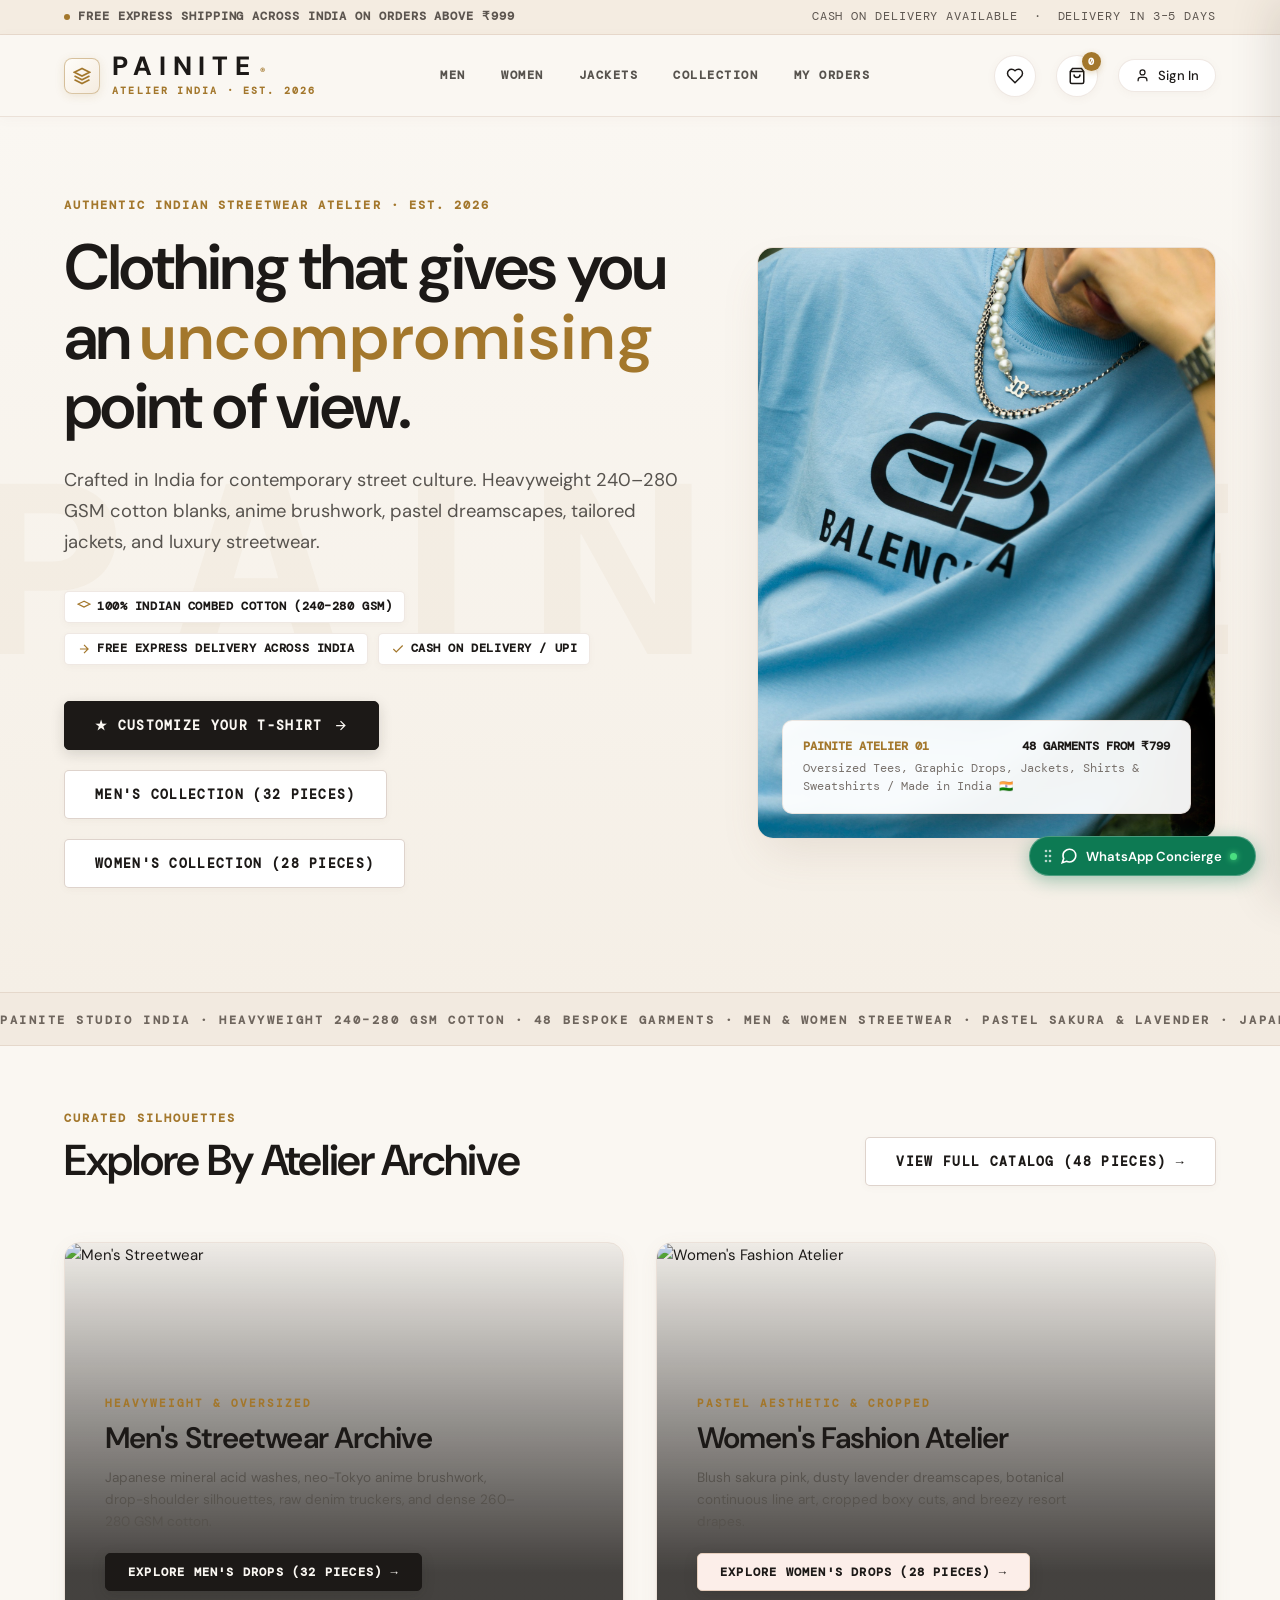
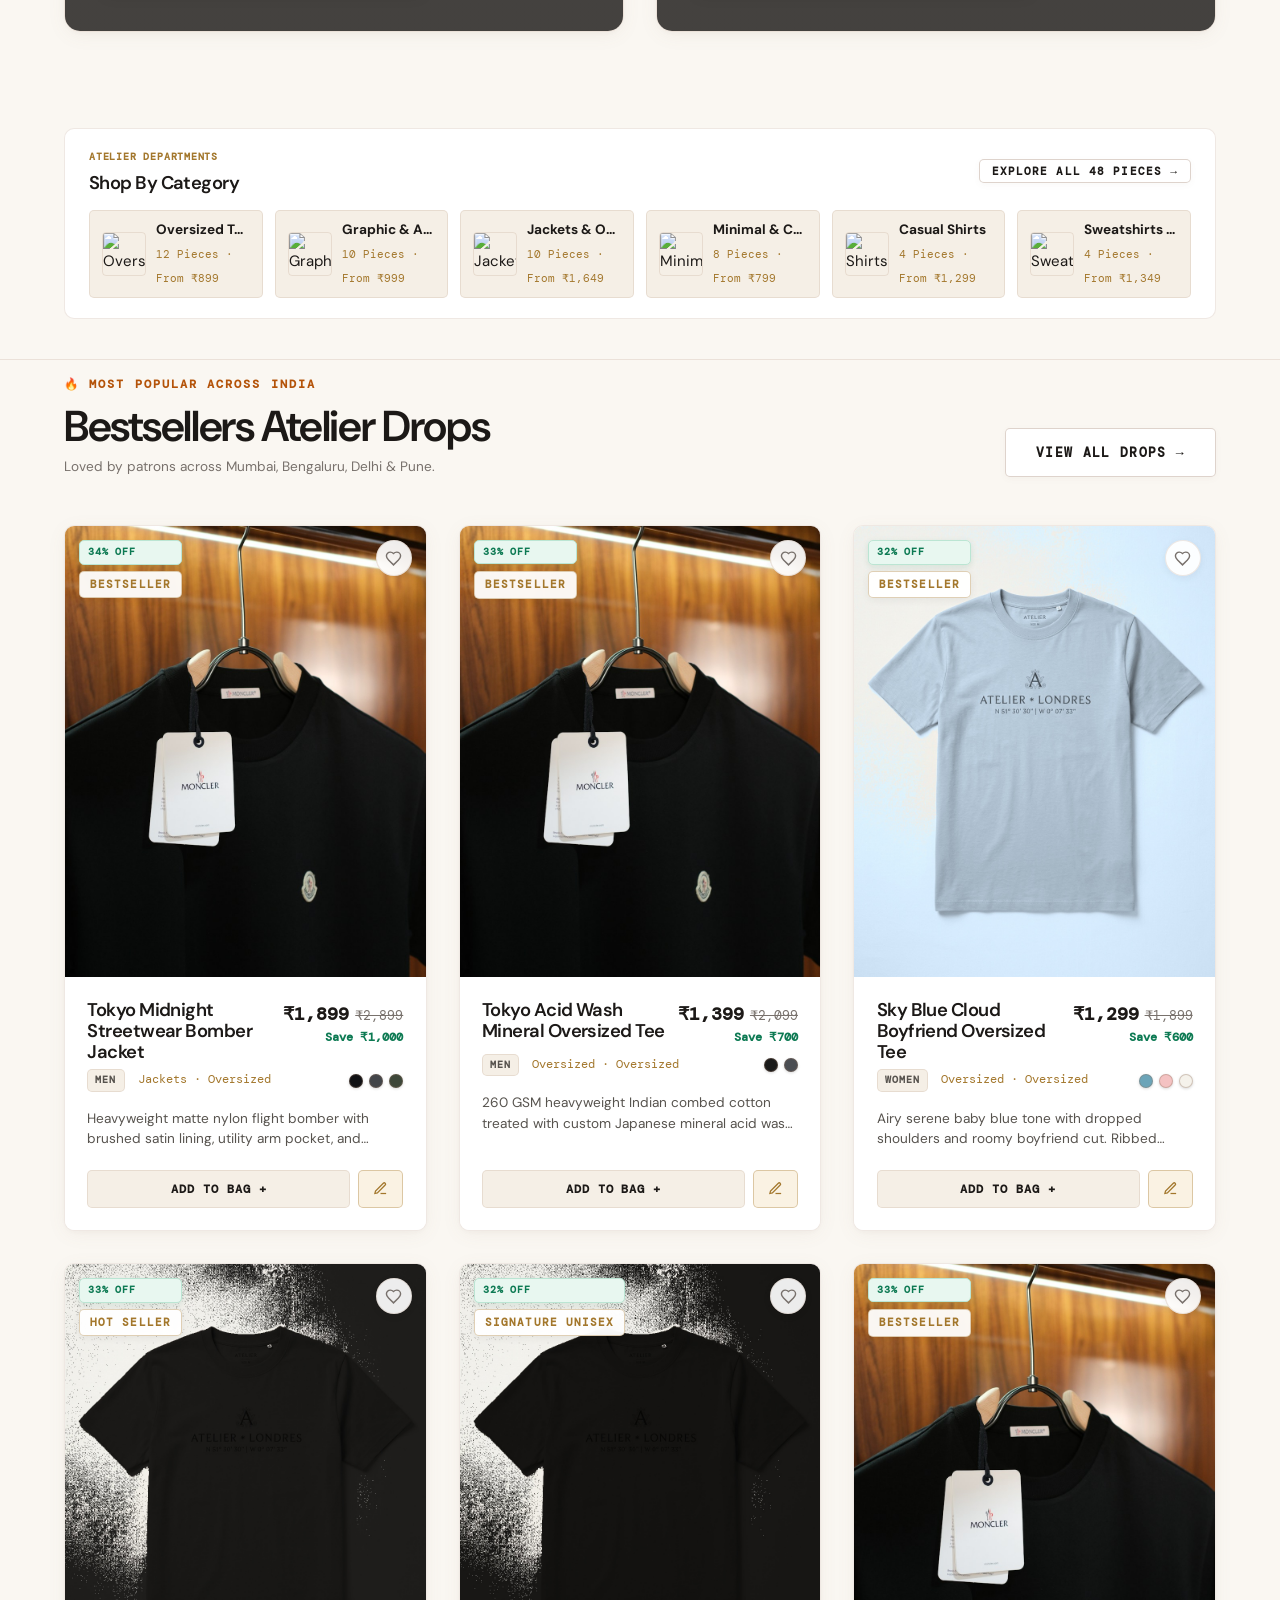
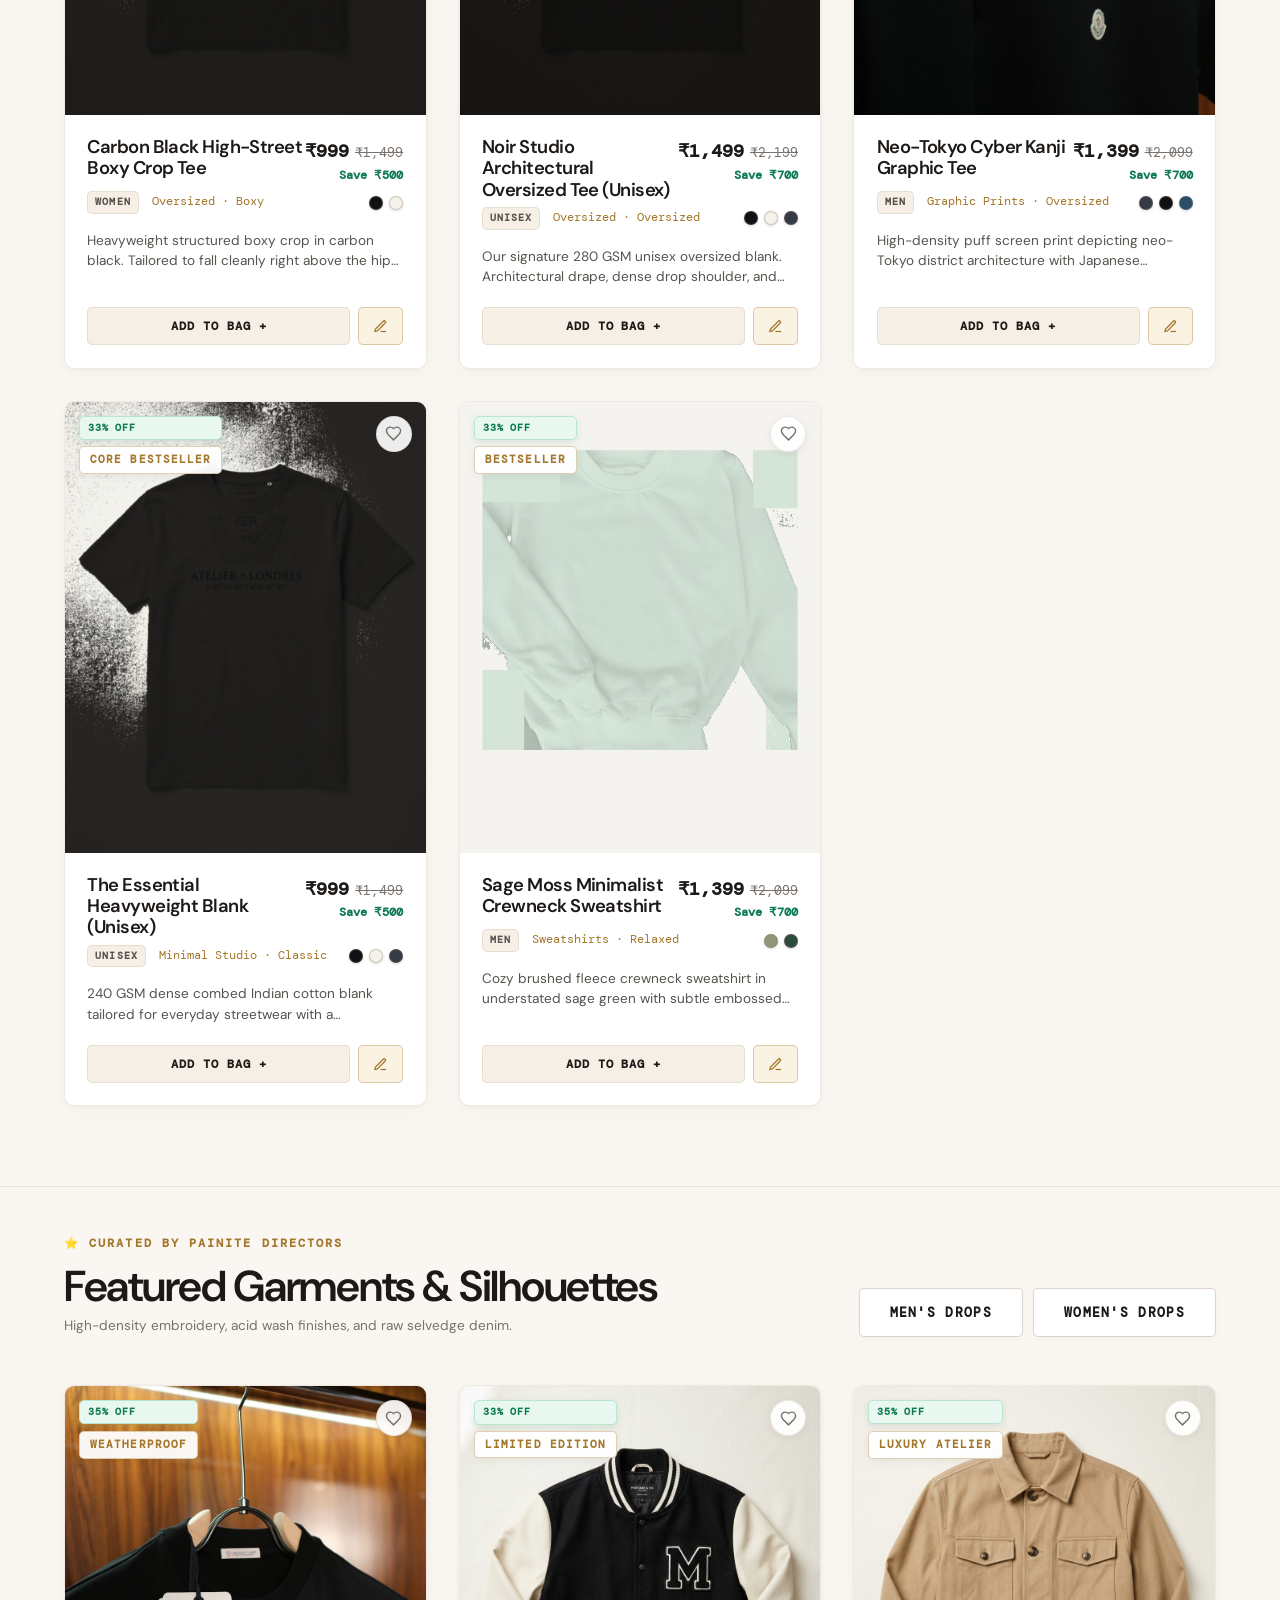
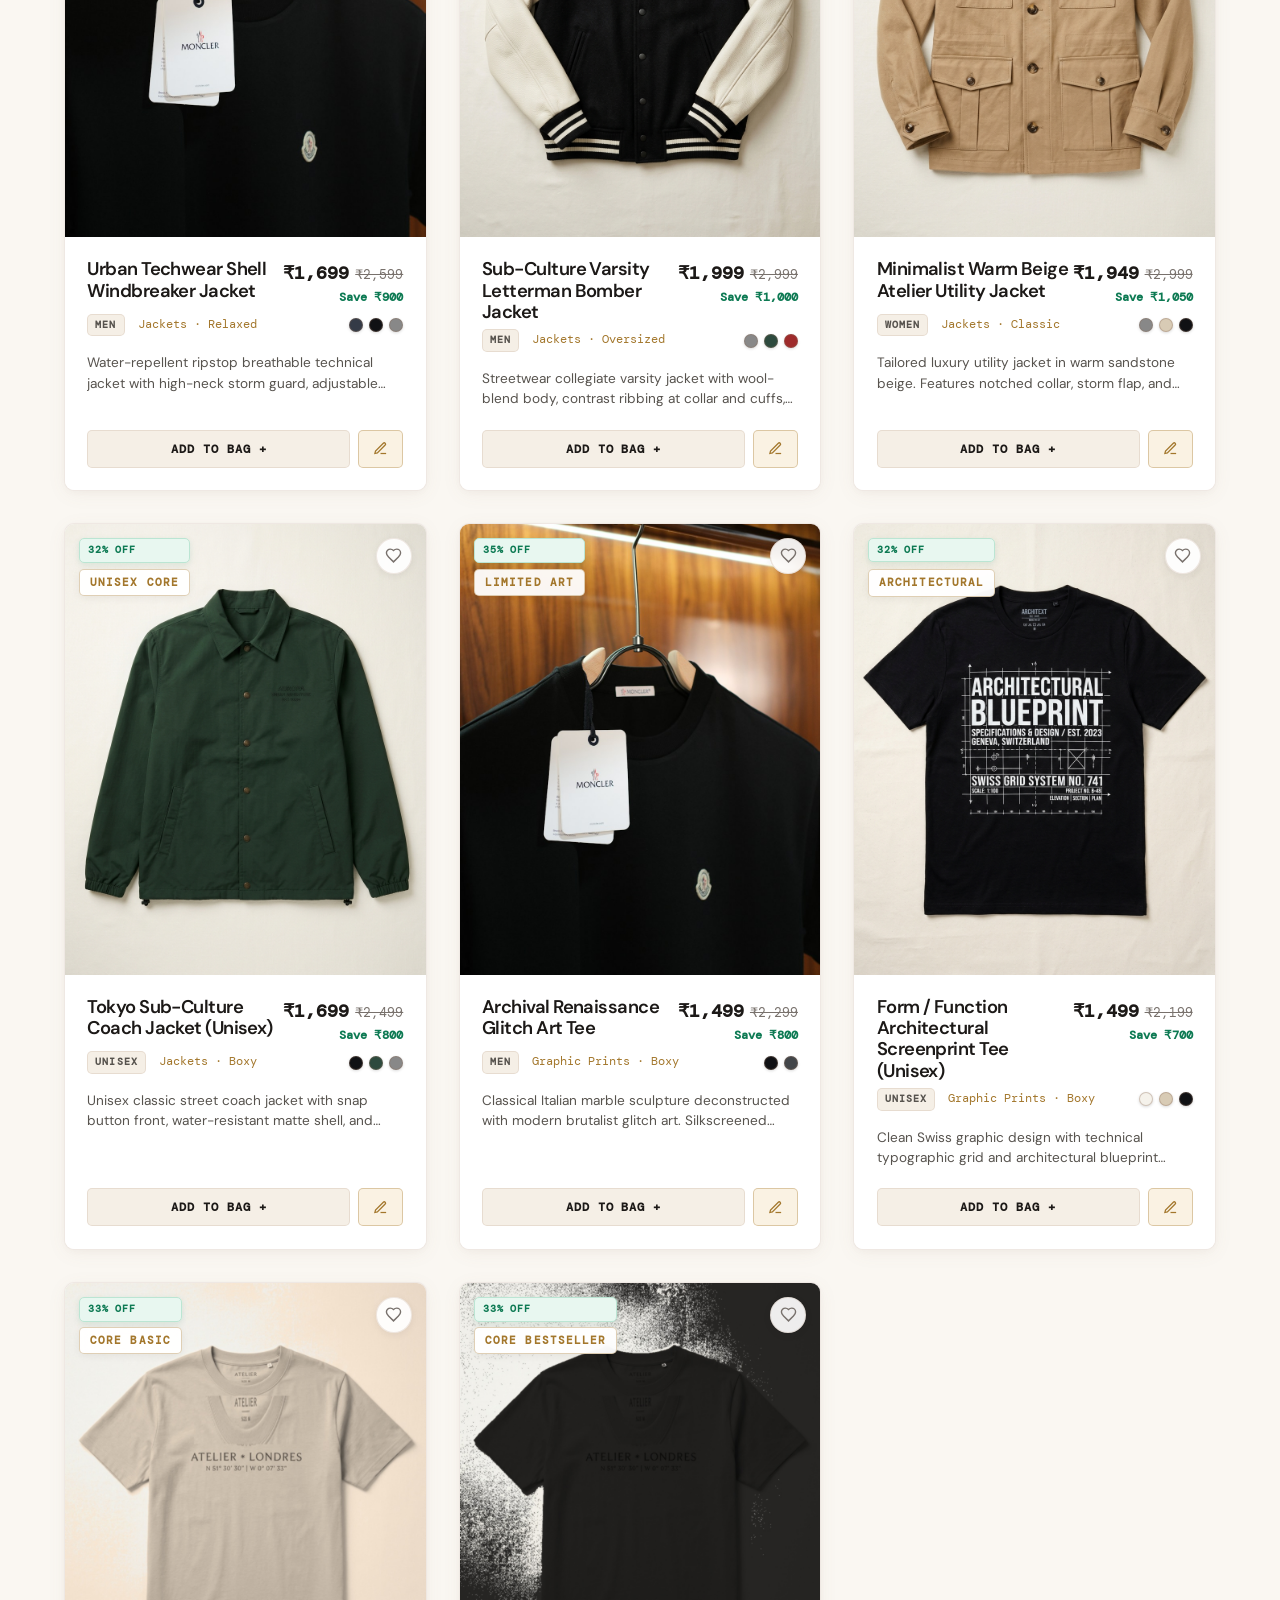
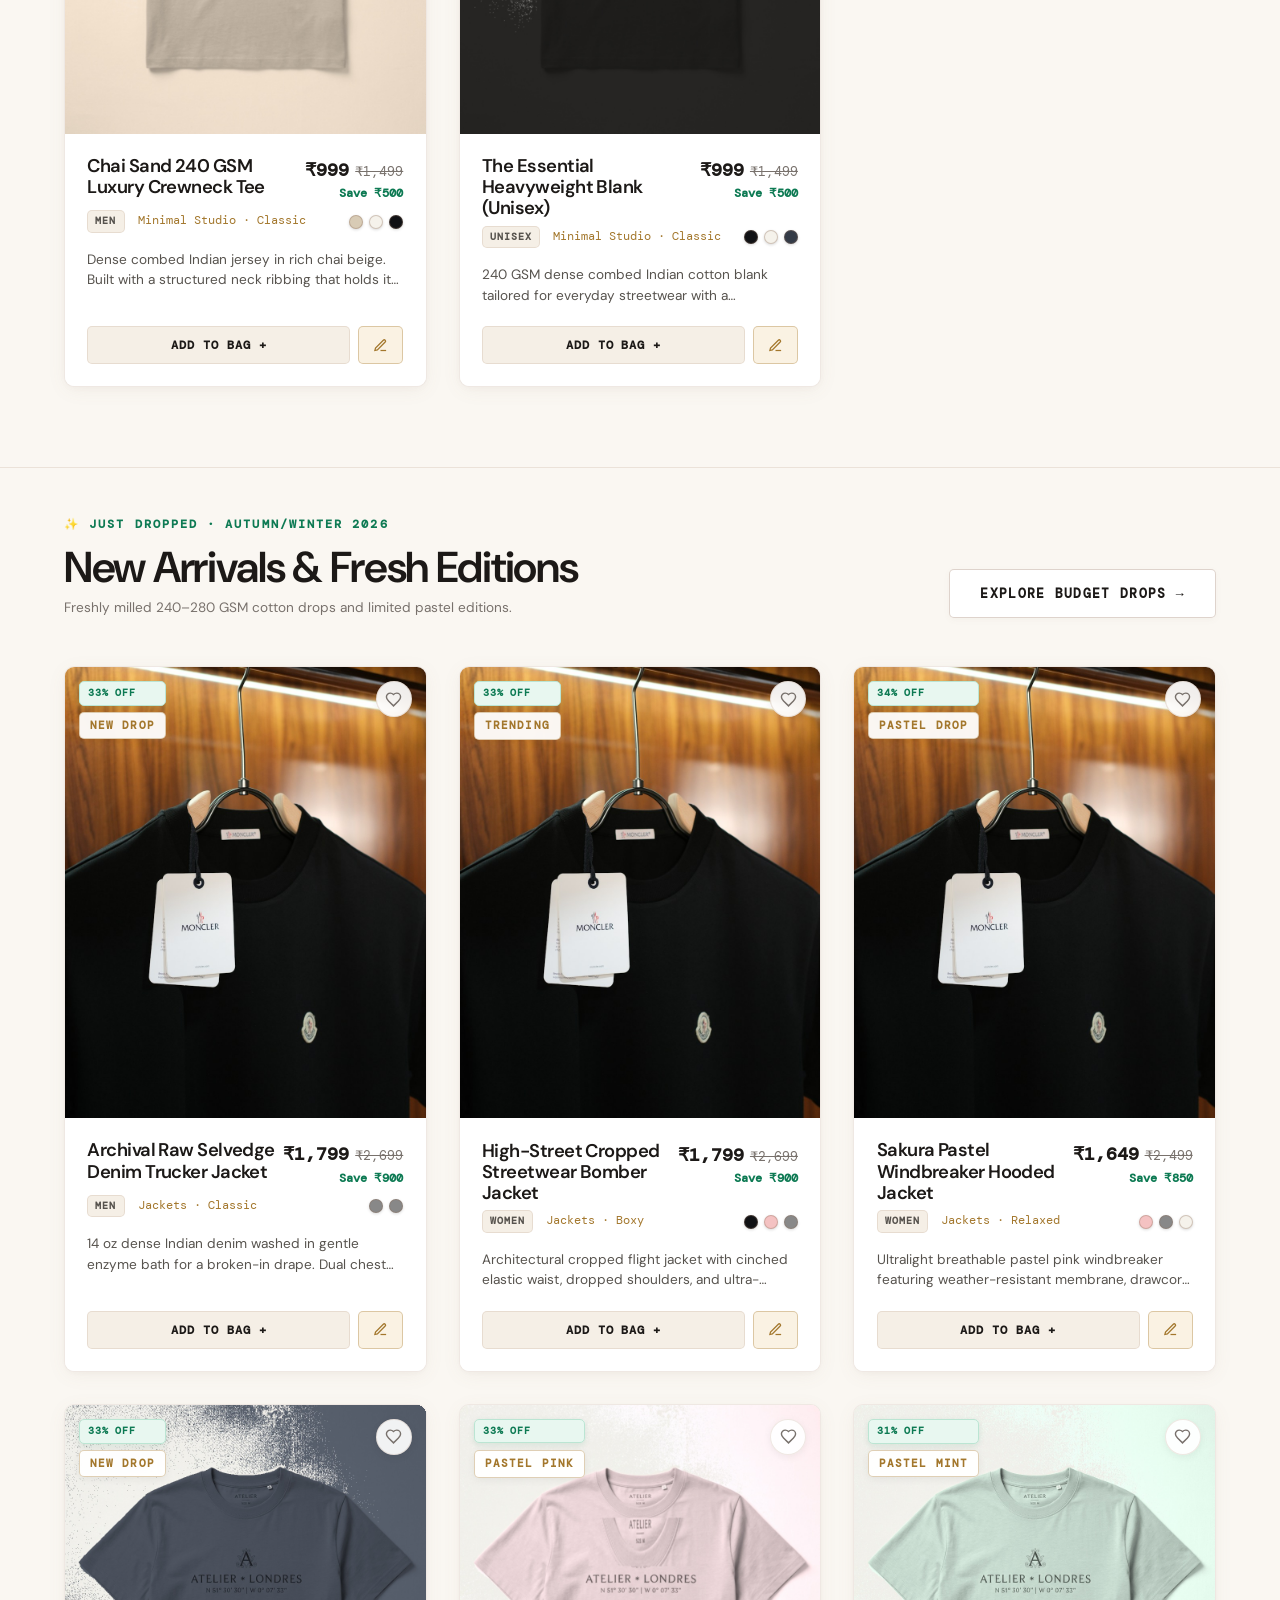
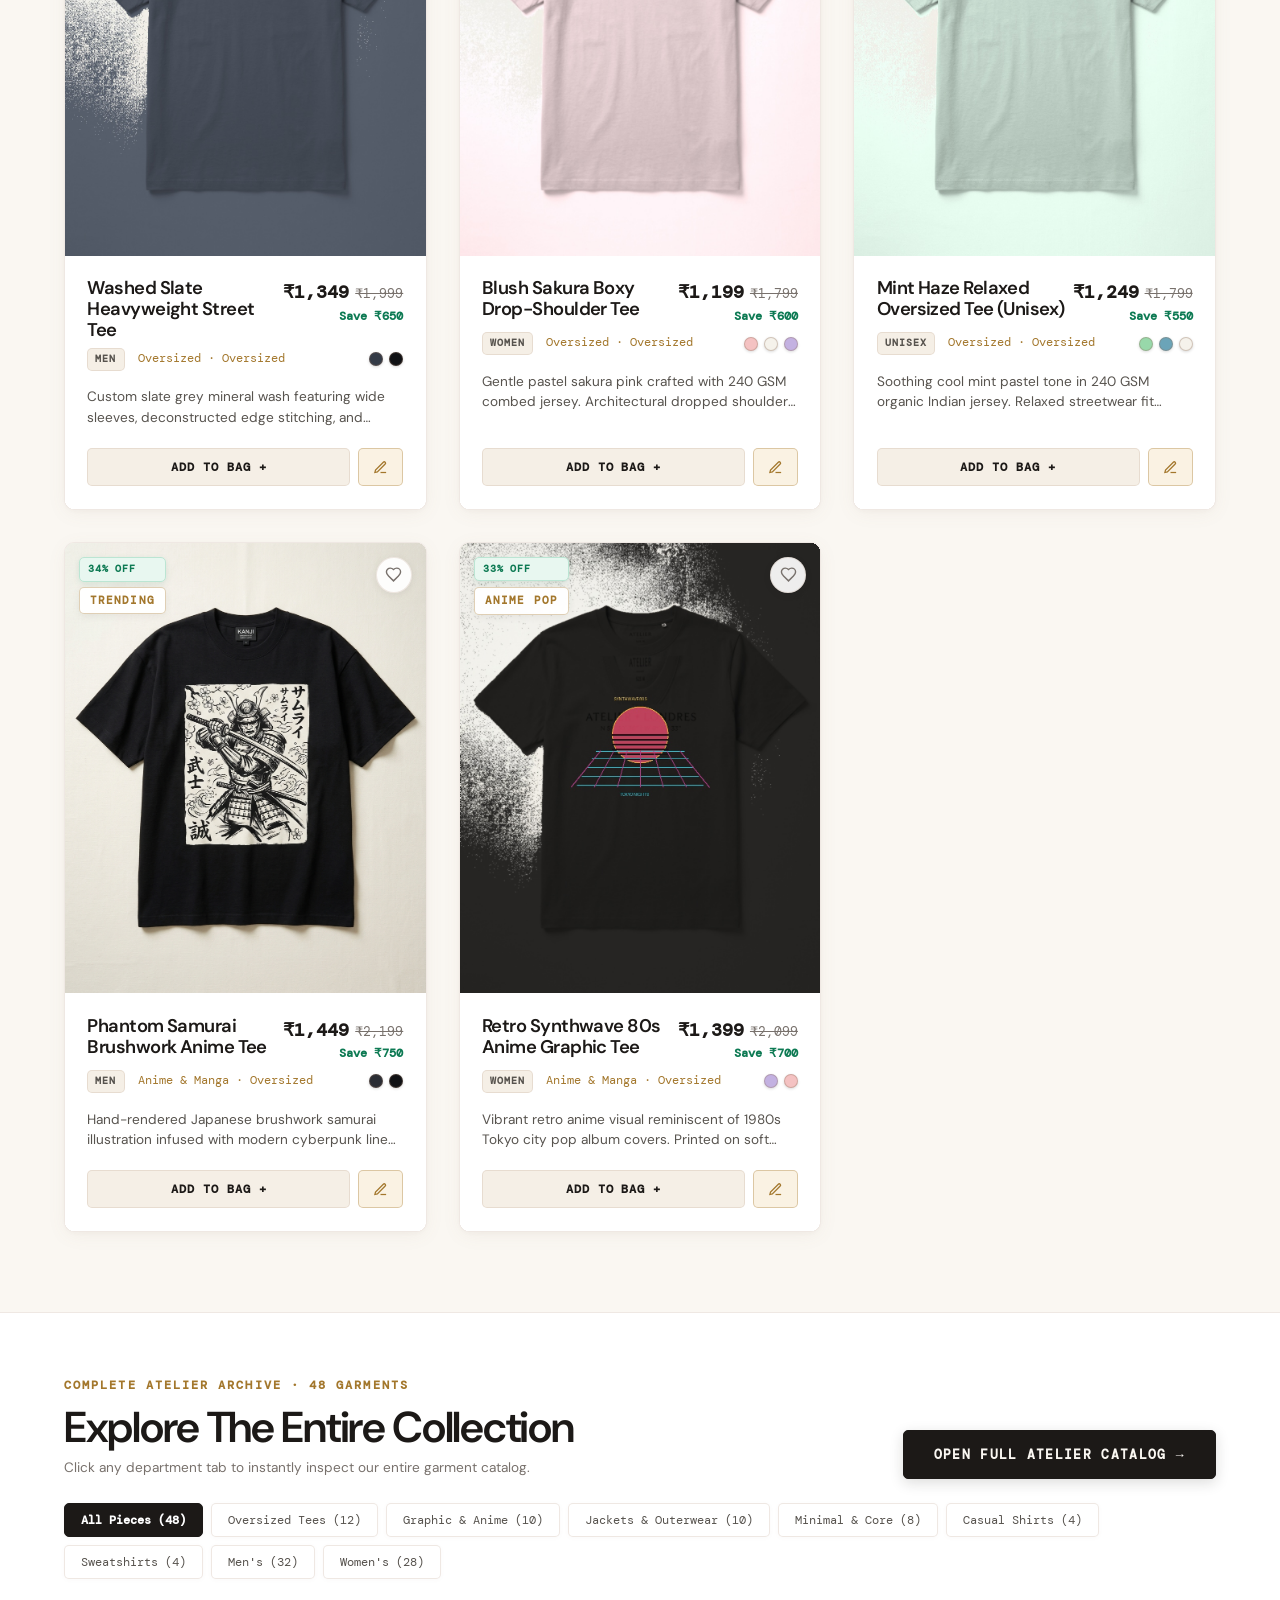
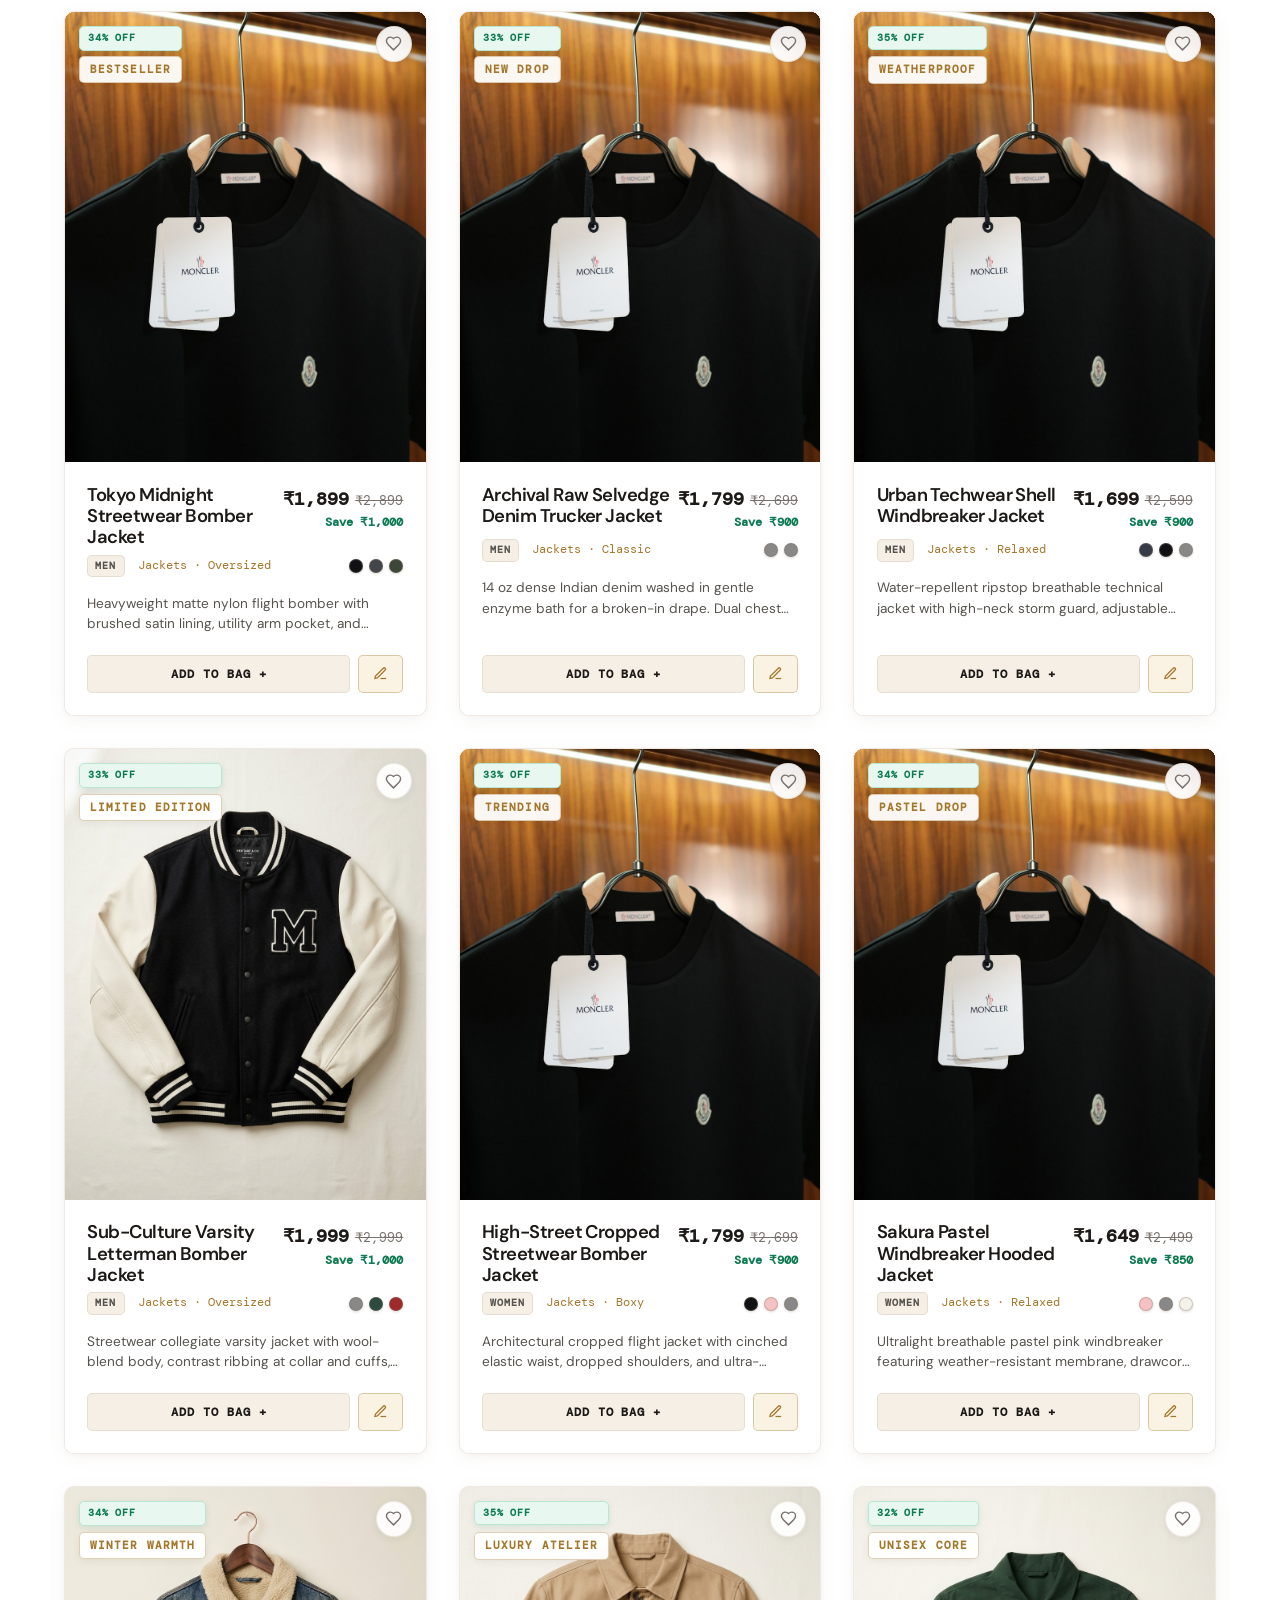
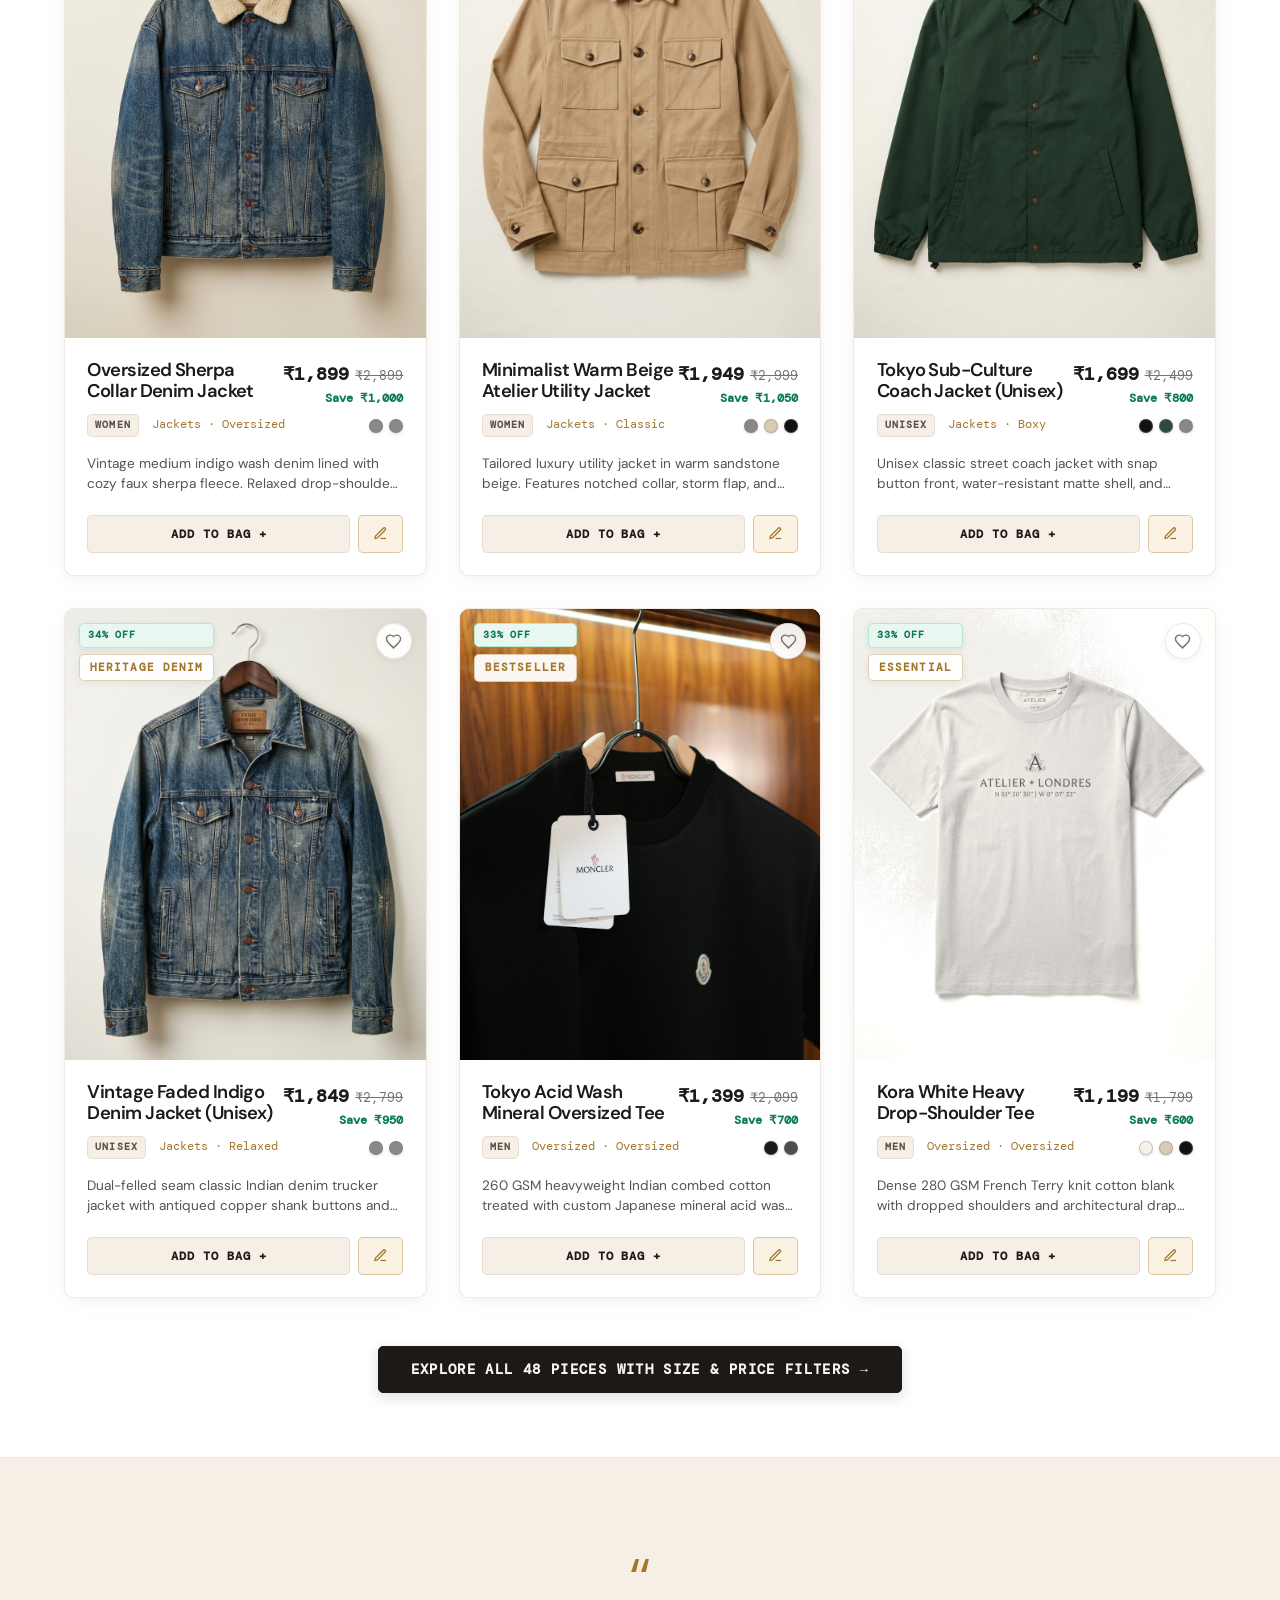
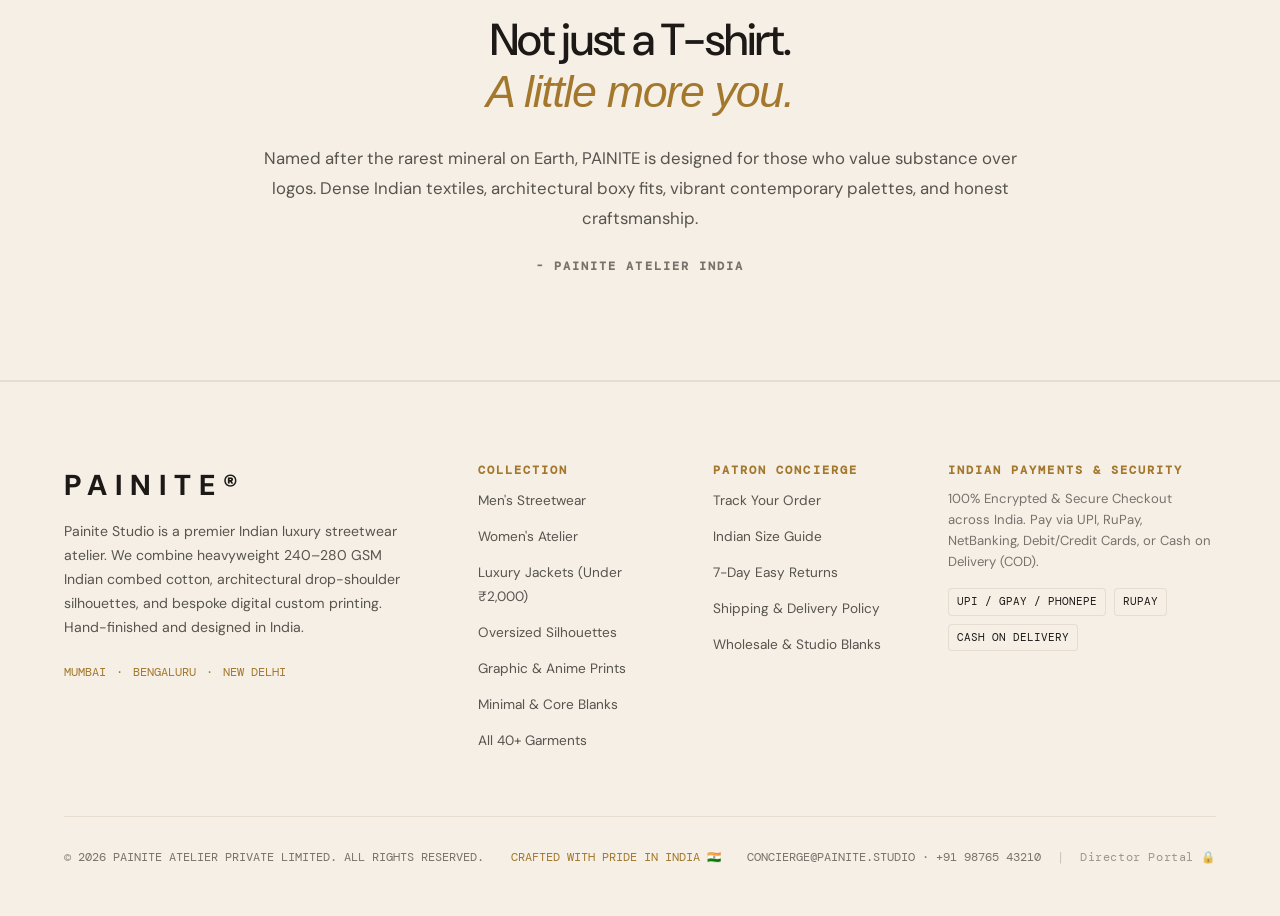
==== commit d187d633: "feat: make floating WhatsApp Concierge freely draggable with persistence and reset option" ====
--- a/index.html
+++ b/index.html
@@ -30,6 +30,73 @@
     .step-node.active .step-circle { background: var(--gold); border-color: var(--gold); color: #FFFFFF; font-weight: 600; box-shadow: 0 0 10px rgba(163, 119, 44, 0.3); }
     .step-label { font-family: var(--font-mono); font-size: 0.68rem; color: var(--text-dim); text-transform: uppercase; }
     .step-node.active .step-label, .step-node.completed .step-label { color: var(--text-main); font-weight: 600; }
+
+    /* Floating Draggable WhatsApp Concierge Widget */
+    #floating-whatsapp-widget {
+      position: fixed;
+      bottom: 24px;
+      right: 24px;
+      z-index: 1000;
+      font-family: var(--font-sans);
+      touch-action: none;
+    }
+    #wa-trigger-btn {
+      background: #0D7A53;
+      color: #FFFFFF;
+      border: 1px solid rgba(255,255,255,0.25);
+      padding: 10px 18px 10px 14px;
+      border-radius: 9999px;
+      font-weight: 600;
+      font-size: 0.82rem;
+      cursor: grab;
+      display: inline-flex;
+      align-items: center;
+      gap: 8px;
+      box-shadow: 0 4px 18px rgba(13,122,83,0.38);
+      user-select: none;
+      -webkit-user-select: none;
+      touch-action: none;
+      transition: background 0.2s, box-shadow 0.2s, transform 0.15s;
+    }
+    #wa-trigger-btn:hover {
+      background: #0b6746;
+      box-shadow: 0 8px 24px rgba(13,122,83,0.48);
+      transform: translateY(-2px);
+    }
+    #wa-trigger-btn:active,
+    #wa-trigger-btn.is-dragging {
+      cursor: grabbing !important;
+      transform: scale(1.04);
+      box-shadow: 0 12px 28px rgba(13,122,83,0.55);
+    }
+    .wa-drag-grip {
+      display: inline-flex;
+      align-items: center;
+      opacity: 0.7;
+      cursor: grab;
+      transition: opacity 0.2s;
+    }
+    #wa-trigger-btn:hover .wa-drag-grip {
+      opacity: 1;
+    }
+    #wa-trigger-btn:active .wa-drag-grip,
+    #wa-trigger-btn.is-dragging .wa-drag-grip {
+      cursor: grabbing;
+    }
+    #wa-concierge-popup {
+      display: none;
+      width: 310px;
+      max-width: calc(100vw - 28px);
+      background: #FFFFFF;
+      border: 1px solid var(--line);
+      border-radius: 14px;
+      box-shadow: 0 16px 40px rgba(28,25,23,0.18);
+      overflow: hidden;
+      animation: fadeIn 0.2s ease;
+      position: absolute;
+      bottom: calc(100% + 12px);
+      right: 0;
+    }
   </style>
 </head>
 <body>
@@ -398,10 +465,10 @@
       </div>
     </div>
 
-    <!-- Floating WhatsApp Concierge Widget -->
-    <div id="floating-whatsapp-widget" style="position: fixed; bottom: 24px; right: 24px; z-index: 1000; font-family: var(--font-sans);">
+    <!-- Floating Draggable WhatsApp Concierge Widget -->
+    <div id="floating-whatsapp-widget" class="floating-wa-widget">
       <!-- Mini Popup Menu -->
-      <div id="wa-concierge-popup" style="display: none; width: 300px; background: #FFFFFF; border: 1px solid var(--line); border-radius: 12px; box-shadow: 0 12px 36px rgba(28,25,23,0.15); margin-bottom: 12px; overflow: hidden; animation: fadeIn 0.2s ease;">
+      <div id="wa-concierge-popup">
         <div style="background: linear-gradient(135deg, #FAF7F2, #F5EFEB); padding: 14px 16px; border-bottom: 1px solid var(--line); display: flex; align-items: center; justify-content: space-between;">
           <div style="display: flex; align-items: center; gap: 8px;">
             <div style="width: 32px; height: 32px; border-radius: 50%; background: #0D7A53; color: #FFF; display: flex; align-items: center; justify-content: center; font-size: 0.95rem;">💬</div>
@@ -410,11 +477,17 @@
               <span style="font-family: var(--font-mono); font-size: 0.65rem; color: #0D7A53;">● Online (+91 9359615919)</span>
             </div>
           </div>
-          <button style="border: none; background: none; font-size: 1.2rem; cursor: pointer; color: var(--text-dim);" onclick="toggleWhatsAppConcierge(false)">✕</button>
+          <div style="display: flex; align-items: center; gap: 6px;">
+            <button type="button" title="Reset button position to default" onclick="resetWhatsAppPosition(event)" style="border: 1px solid var(--line); background: #FFFFFF; border-radius: 6px; font-size: 0.65rem; padding: 4px 7px; cursor: pointer; color: var(--text-dim); display: inline-flex; align-items: center; gap: 3px; font-family: var(--font-mono);">
+              ↺ Reset
+            </button>
+            <button type="button" style="border: none; background: none; font-size: 1.2rem; cursor: pointer; color: var(--text-dim); padding: 0 4px;" onclick="toggleWhatsAppConcierge(false)">✕</button>
+          </div>
         </div>
 
-        <div style="padding: 12px 14px; font-size: 0.78rem; color: var(--text-dim); line-height: 1.5;">
-          Direct luxury concierge for styling, sizing, and order tracking on WhatsApp.
+        <div style="padding: 10px 14px; font-size: 0.74rem; color: var(--text-dim); line-height: 1.5; background: #FFFBF5; border-bottom: 1px dashed var(--line); display: flex; align-items: center; gap: 6px;">
+          <span>💡</span>
+          <span><strong>Drag Anywhere:</strong> You can drag this floating button to any position on your screen.</span>
         </div>
 
         <div style="display: flex; flex-direction: column; gap: 6px; padding: 0 12px 14px 12px;">
@@ -433,11 +506,22 @@
         </div>
       </div>
 
-      <!-- Trigger Button -->
-      <button onclick="toggleWhatsAppConcierge()" style="background: #0D7A53; color: #FFFFFF; border: none; padding: 10px 18px; border-radius: 9999px; font-weight: 600; font-size: 0.82rem; cursor: pointer; display: flex; align-items: center; gap: 8px; box-shadow: 0 4px 18px rgba(13,122,83,0.35); transition: transform 0.2s, background 0.2s;">
+      <!-- Draggable Trigger Pill Button -->
+      <button id="wa-trigger-btn" type="button" aria-label="WhatsApp Concierge (Drag to move)">
+        <!-- 6-Dot Drag Handle Grip -->
+        <span class="wa-drag-grip" title="Drag to move anywhere">
+          <svg width="8" height="14" viewBox="0 0 8 14" fill="currentColor">
+            <circle cx="2" cy="2" r="1.3"></circle>
+            <circle cx="6" cy="2" r="1.3"></circle>
+            <circle cx="2" cy="7" r="1.3"></circle>
+            <circle cx="6" cy="7" r="1.3"></circle>
+            <circle cx="2" cy="12" r="1.3"></circle>
+            <circle cx="6" cy="12" r="1.3"></circle>
+          </svg>
+        </span>
         <svg width="18" height="18" viewBox="0 0 24 24" fill="none" stroke="currentColor" stroke-width="2.2"><path d="M21 11.5a8.38 8.38 0 0 1-.9 3.8 8.5 8.5 0 0 1-7.6 4.7 8.38 8.38 0 0 1-3.8-.9L3 21l1.9-5.7a8.38 8.38 0 0 1-.9-3.8 8.5 8.5 0 0 1 4.7-7.6 8.38 8.38 0 0 1 3.8-.9h.5a8.48 8.48 0 0 1 8 8v.5z"/></svg>
         <span>WhatsApp Concierge</span>
-        <span style="width: 7px; height: 7px; border-radius: 50%; background: #4ADE80; display: inline-block;"></span>
+        <span style="width: 7px; height: 7px; border-radius: 50%; background: #4ADE80; box-shadow: 0 0 6px #4ADE80; display: inline-block;"></span>
       </button>
     </div>
 
@@ -540,16 +624,222 @@
     window.openWhatsAppConfigModal = () => document.getElementById('whatsapp-modal').classList.add('open');
     window.closeWhatsAppConfigModal = () => document.getElementById('whatsapp-modal').classList.remove('open');
 
-    // Floating WhatsApp Concierge
+    // Floating Draggable WhatsApp Concierge
     window.toggleWhatsAppConcierge = (forceState = null) => {
       const popup = document.getElementById('wa-concierge-popup');
-      if (!popup) return;
-      if (forceState !== null) {
-        popup.style.display = forceState ? 'block' : 'none';
+      const widget = document.getElementById('floating-whatsapp-widget');
+      if (!popup || !widget) return;
+
+      const isCurrentlyOpen = popup.style.display === 'block';
+      const willOpen = (forceState !== null) ? forceState : !isCurrentlyOpen;
+
+      if (willOpen) {
+        if (typeof window.updateWhatsAppPopupOrientation === 'function') {
+          const rect = widget.getBoundingClientRect();
+          window.updateWhatsAppPopupOrientation(rect.left, rect.top);
+        }
+        popup.style.display = 'block';
       } else {
-        popup.style.display = (popup.style.display === 'none' || !popup.style.display) ? 'block' : 'none';
-      }
-    };
+        popup.style.display = 'none';
+      }
+    };
+
+    window.resetWhatsAppPosition = (e) => {
+      if (e) e.stopPropagation();
+      try {
+        localStorage.removeItem('painite_wa_pos');
+      } catch (err) {}
+      const widget = document.getElementById('floating-whatsapp-widget');
+      const popup = document.getElementById('wa-concierge-popup');
+      if (widget) {
+        widget.style.left = 'auto';
+        widget.style.top = 'auto';
+        widget.style.right = '24px';
+        widget.style.bottom = '24px';
+      }
+      if (popup) {
+        popup.style.bottom = 'calc(100% + 12px)';
+        popup.style.top = 'auto';
+        popup.style.right = '0';
+        popup.style.left = 'auto';
+      }
+      if (typeof showToast === 'function') {
+        showToast('WhatsApp concierge reset to default corner');
+      }
+    };
+
+    window.initDraggableWhatsAppWidget = () => {
+      const widget = document.getElementById('floating-whatsapp-widget');
+      const btn = document.getElementById('wa-trigger-btn');
+      const popup = document.getElementById('wa-concierge-popup');
+      if (!widget || !btn) return;
+
+      const PADDING = 12;
+
+      window.updateWhatsAppPopupOrientation = (left, top) => {
+        if (!popup) return;
+        const viewWidth = window.innerWidth;
+        const popupWidth = popup.offsetWidth || 310;
+
+        // Vertical positioning: open downward if widget is near top of viewport
+        if (top < 340) {
+          popup.style.top = 'calc(100% + 12px)';
+          popup.style.bottom = 'auto';
+        } else {
+          popup.style.bottom = 'calc(100% + 12px)';
+          popup.style.top = 'auto';
+        }
+
+        // Horizontal positioning: align to right edge if near right viewport border
+        if (left + popupWidth > viewWidth - PADDING) {
+          popup.style.right = '0';
+          popup.style.left = 'auto';
+        } else {
+          popup.style.left = '0';
+          popup.style.right = 'auto';
+        }
+      };
+
+      const restoreSavedPosition = () => {
+        try {
+          const saved = localStorage.getItem('painite_wa_pos');
+          if (saved) {
+            const pos = JSON.parse(saved);
+            if (typeof pos.left === 'number' && typeof pos.top === 'number') {
+              const maxLeft = Math.max(PADDING, window.innerWidth - widget.offsetWidth - PADDING);
+              const maxTop = Math.max(PADDING, window.innerHeight - widget.offsetHeight - PADDING);
+              const clampedLeft = Math.min(Math.max(PADDING, pos.left), maxLeft);
+              const clampedTop = Math.min(Math.max(PADDING, pos.top), maxTop);
+
+              widget.style.left = clampedLeft + 'px';
+              widget.style.top = clampedTop + 'px';
+              widget.style.right = 'auto';
+              widget.style.bottom = 'auto';
+              window.updateWhatsAppPopupOrientation(clampedLeft, clampedTop);
+              return;
+            }
+          }
+        } catch (err) {}
+
+        // Fallback default
+        widget.style.left = 'auto';
+        widget.style.top = 'auto';
+        widget.style.right = '24px';
+        widget.style.bottom = '24px';
+        if (popup) {
+          popup.style.bottom = 'calc(100% + 12px)';
+          popup.style.top = 'auto';
+          popup.style.right = '0';
+          popup.style.left = 'auto';
+        }
+      };
+
+      // Unified Pointer Events (mouse and touch drag)
+      let isPointerDown = false;
+      let hasDragged = false;
+      let startX = 0;
+      let startY = 0;
+      let origLeft = 0;
+      let origTop = 0;
+
+      btn.addEventListener('pointerdown', (e) => {
+        if (e.button !== 0) return; // Only primary mouse button
+        isPointerDown = true;
+        hasDragged = false;
+        startX = e.clientX;
+        startY = e.clientY;
+
+        const rect = widget.getBoundingClientRect();
+        origLeft = rect.left;
+        origTop = rect.top;
+
+        try {
+          btn.setPointerCapture(e.pointerId);
+        } catch (err) {}
+      });
+
+      btn.addEventListener('pointermove', (e) => {
+        if (!isPointerDown) return;
+        const dx = e.clientX - startX;
+        const dy = e.clientY - startY;
+
+        if (!hasDragged && Math.hypot(dx, dy) > 5) {
+          hasDragged = true;
+          btn.classList.add('is-dragging');
+          document.body.style.userSelect = 'none';
+        }
+
+        if (hasDragged) {
+          const maxLeft = Math.max(PADDING, window.innerWidth - widget.offsetWidth - PADDING);
+          const maxTop = Math.max(PADDING, window.innerHeight - widget.offsetHeight - PADDING);
+
+          const newLeft = Math.min(Math.max(PADDING, origLeft + dx), maxLeft);
+          const newTop = Math.min(Math.max(PADDING, origTop + dy), maxTop);
+
+          widget.style.left = newLeft + 'px';
+          widget.style.top = newTop + 'px';
+          widget.style.right = 'auto';
+          widget.style.bottom = 'auto';
+
+          window.updateWhatsAppPopupOrientation(newLeft, newTop);
+        }
+      });
+
+      const handlePointerEnd = (e) => {
+        if (!isPointerDown) return;
+        isPointerDown = false;
+        btn.classList.remove('is-dragging');
+        document.body.style.userSelect = '';
+
+        try {
+          if (btn.hasPointerCapture(e.pointerId)) {
+            btn.releasePointerCapture(e.pointerId);
+          }
+        } catch (err) {}
+
+        if (hasDragged) {
+          const rect = widget.getBoundingClientRect();
+          try {
+            localStorage.setItem('painite_wa_pos', JSON.stringify({
+              left: Math.round(rect.left),
+              top: Math.round(rect.top)
+            }));
+          } catch (err) {}
+          // Prevent triggering click
+          setTimeout(() => { hasDragged = false; }, 50);
+        } else {
+          // Regular tap or click
+          toggleWhatsAppConcierge();
+        }
+      };
+
+      btn.addEventListener('pointerup', handlePointerEnd);
+      btn.addEventListener('pointercancel', handlePointerEnd);
+
+      // Close popup when clicking outside the widget
+      document.addEventListener('pointerdown', (e) => {
+        if (popup && popup.style.display === 'block' && !widget.contains(e.target)) {
+          popup.style.display = 'none';
+        }
+      });
+
+      // Clamp position on window resize
+      window.addEventListener('resize', () => {
+        if (widget.style.left && widget.style.left !== 'auto') {
+          restoreSavedPosition();
+        }
+      });
+
+      restoreSavedPosition();
+    };
+
+    if (document.readyState === 'complete' || document.readyState === 'interactive') {
+      setTimeout(() => {
+        if (typeof window.initDraggableWhatsAppWidget === 'function') {
+          window.initDraggableWhatsAppWidget();
+        }
+      }, 50);
+    }
 
     // Order Success WhatsApp Modal
     window.showOrderSuccessModal = (order, phone) => {
@@ -2661,6 +2951,9 @@
       updateUserUI();
       updateCartBadge();
       updateWishlistBadge();
+      if (typeof window.initDraggableWhatsAppWidget === 'function') {
+        window.initDraggableWhatsAppWidget();
+      }
 
       // Simple hash router
       const handleHashChange = () => {
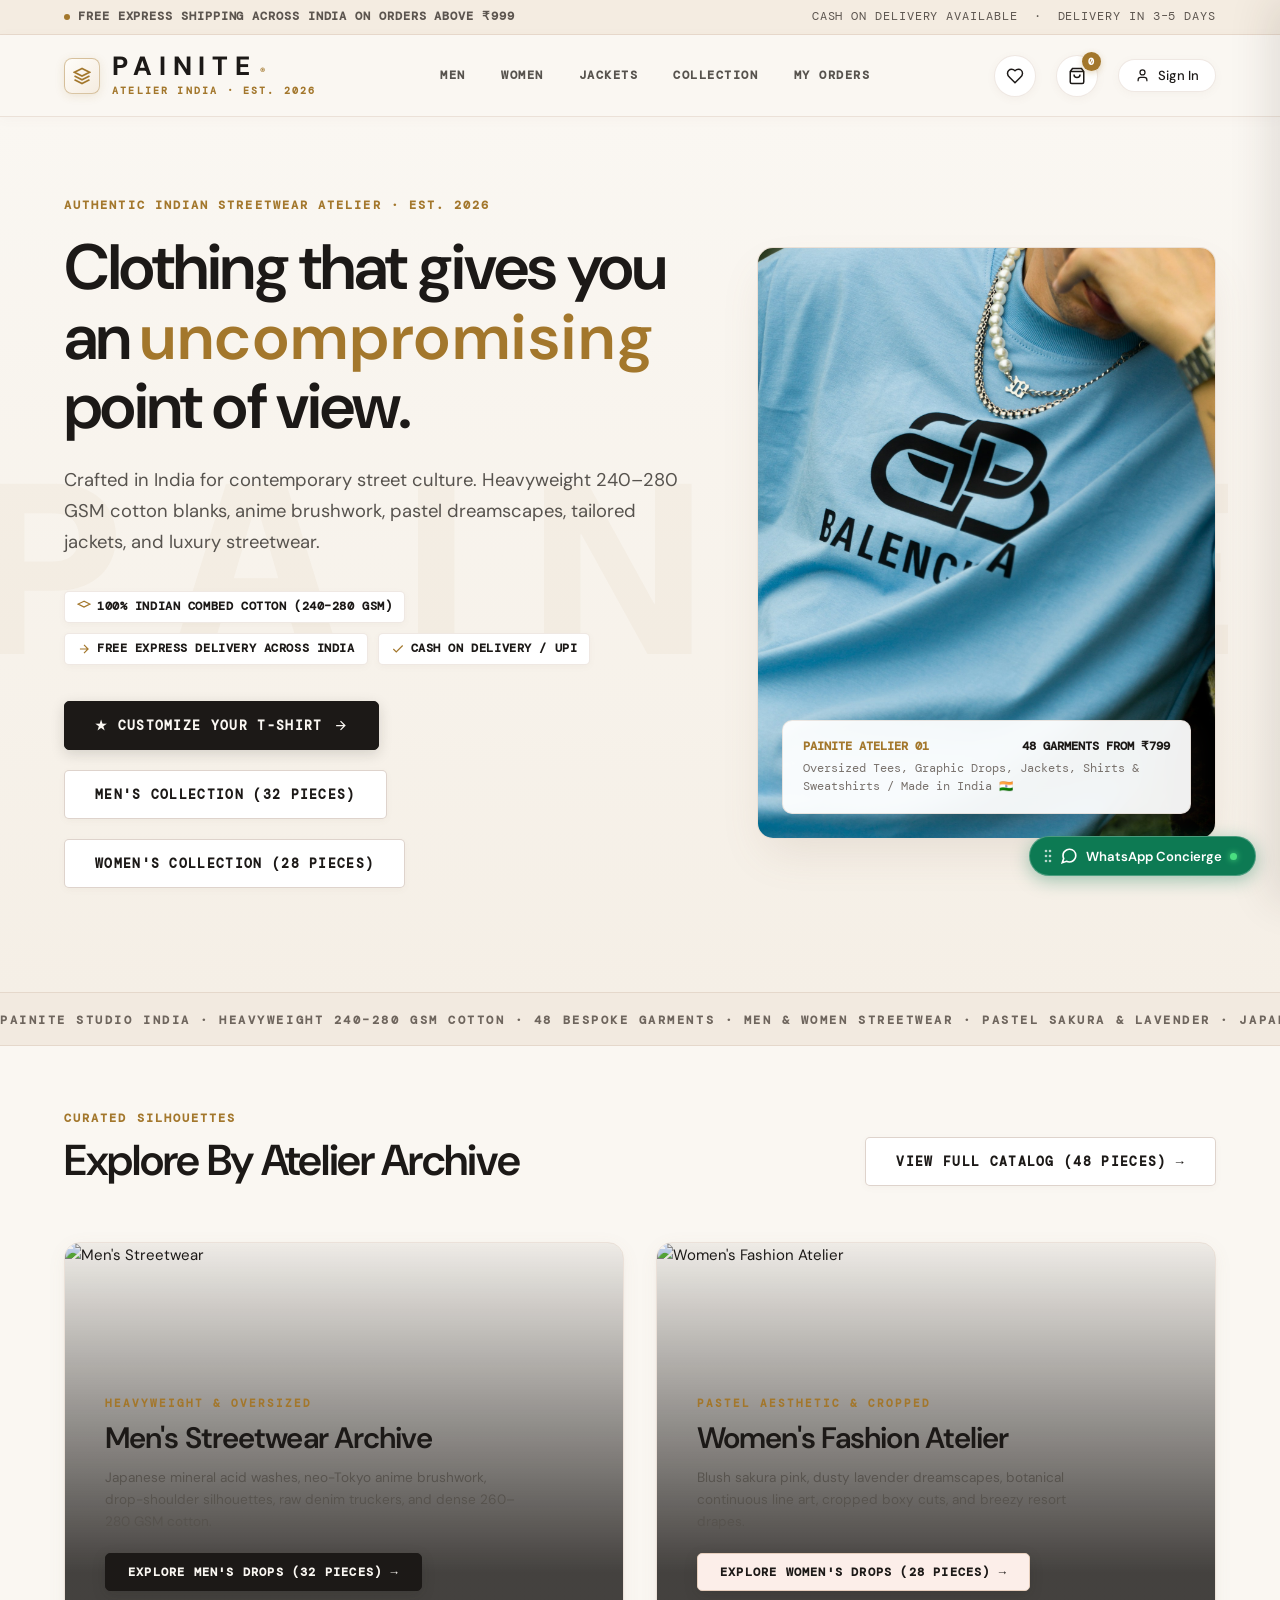
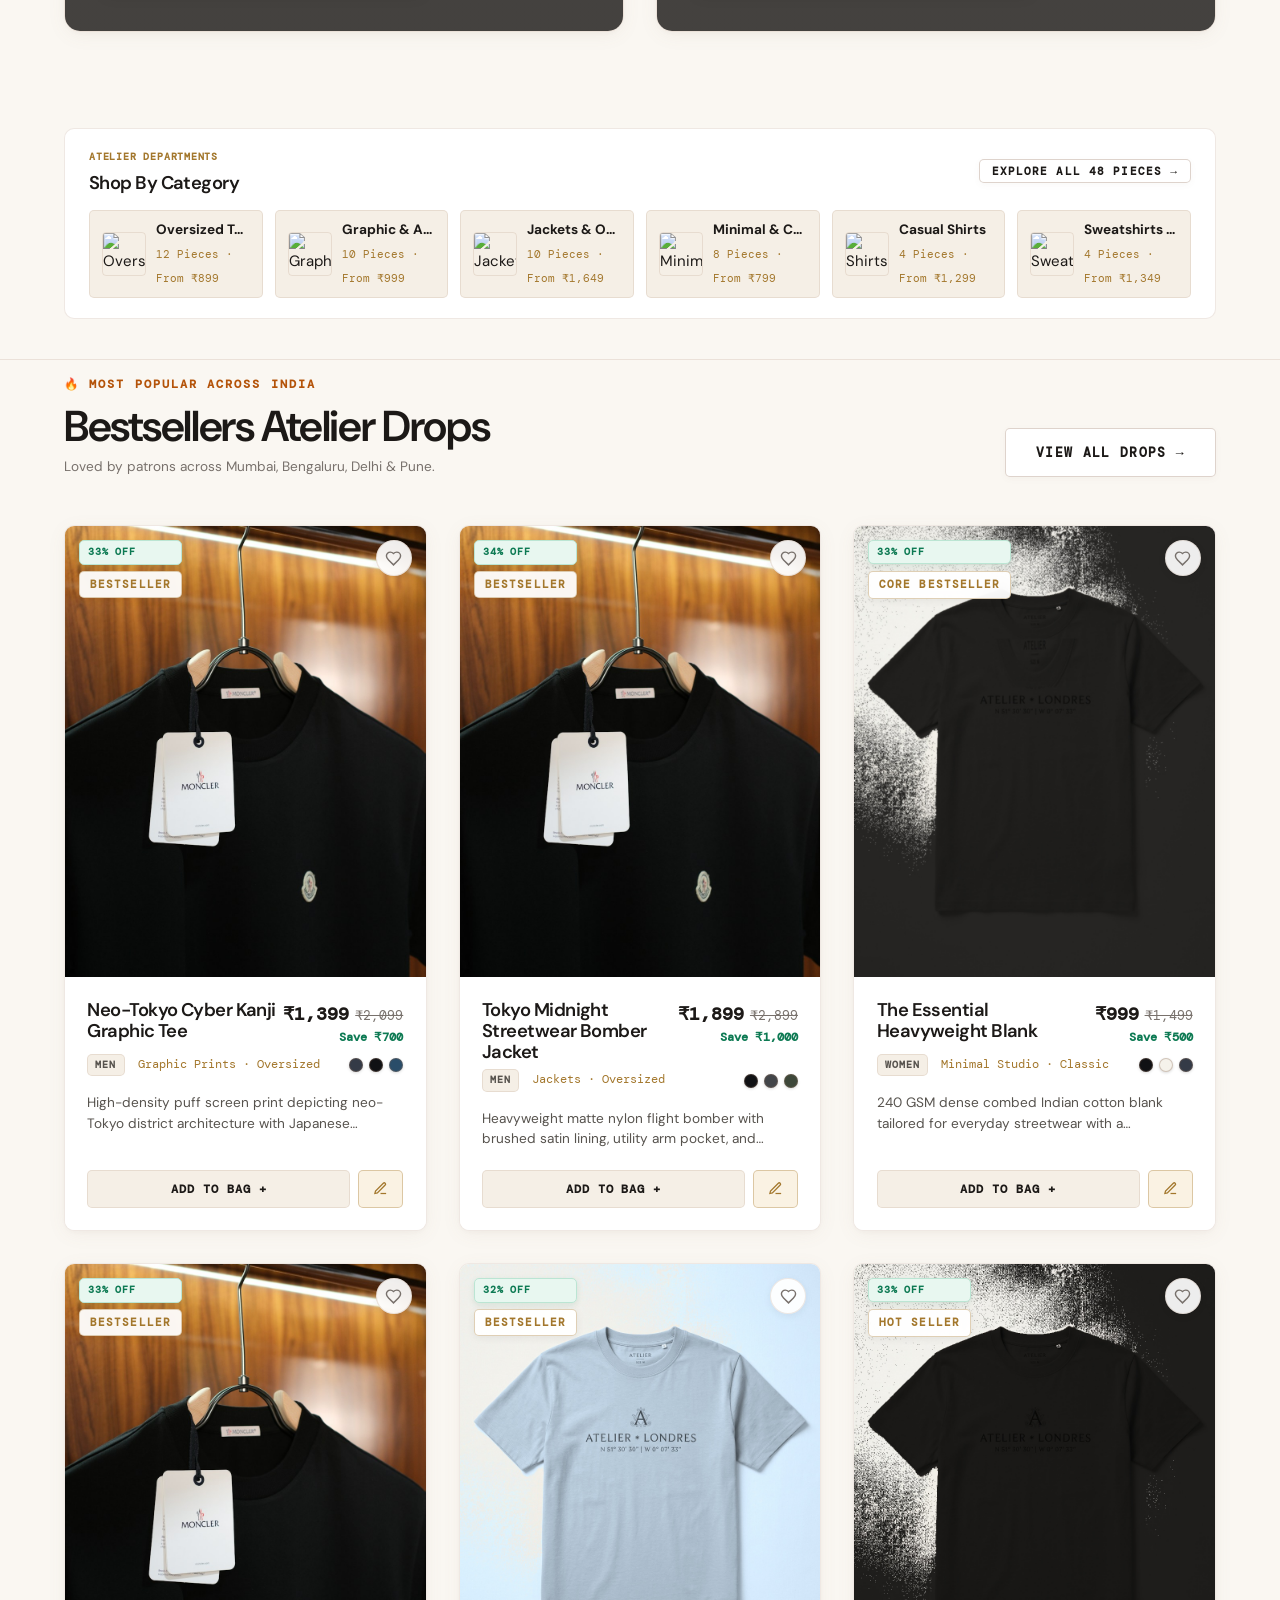
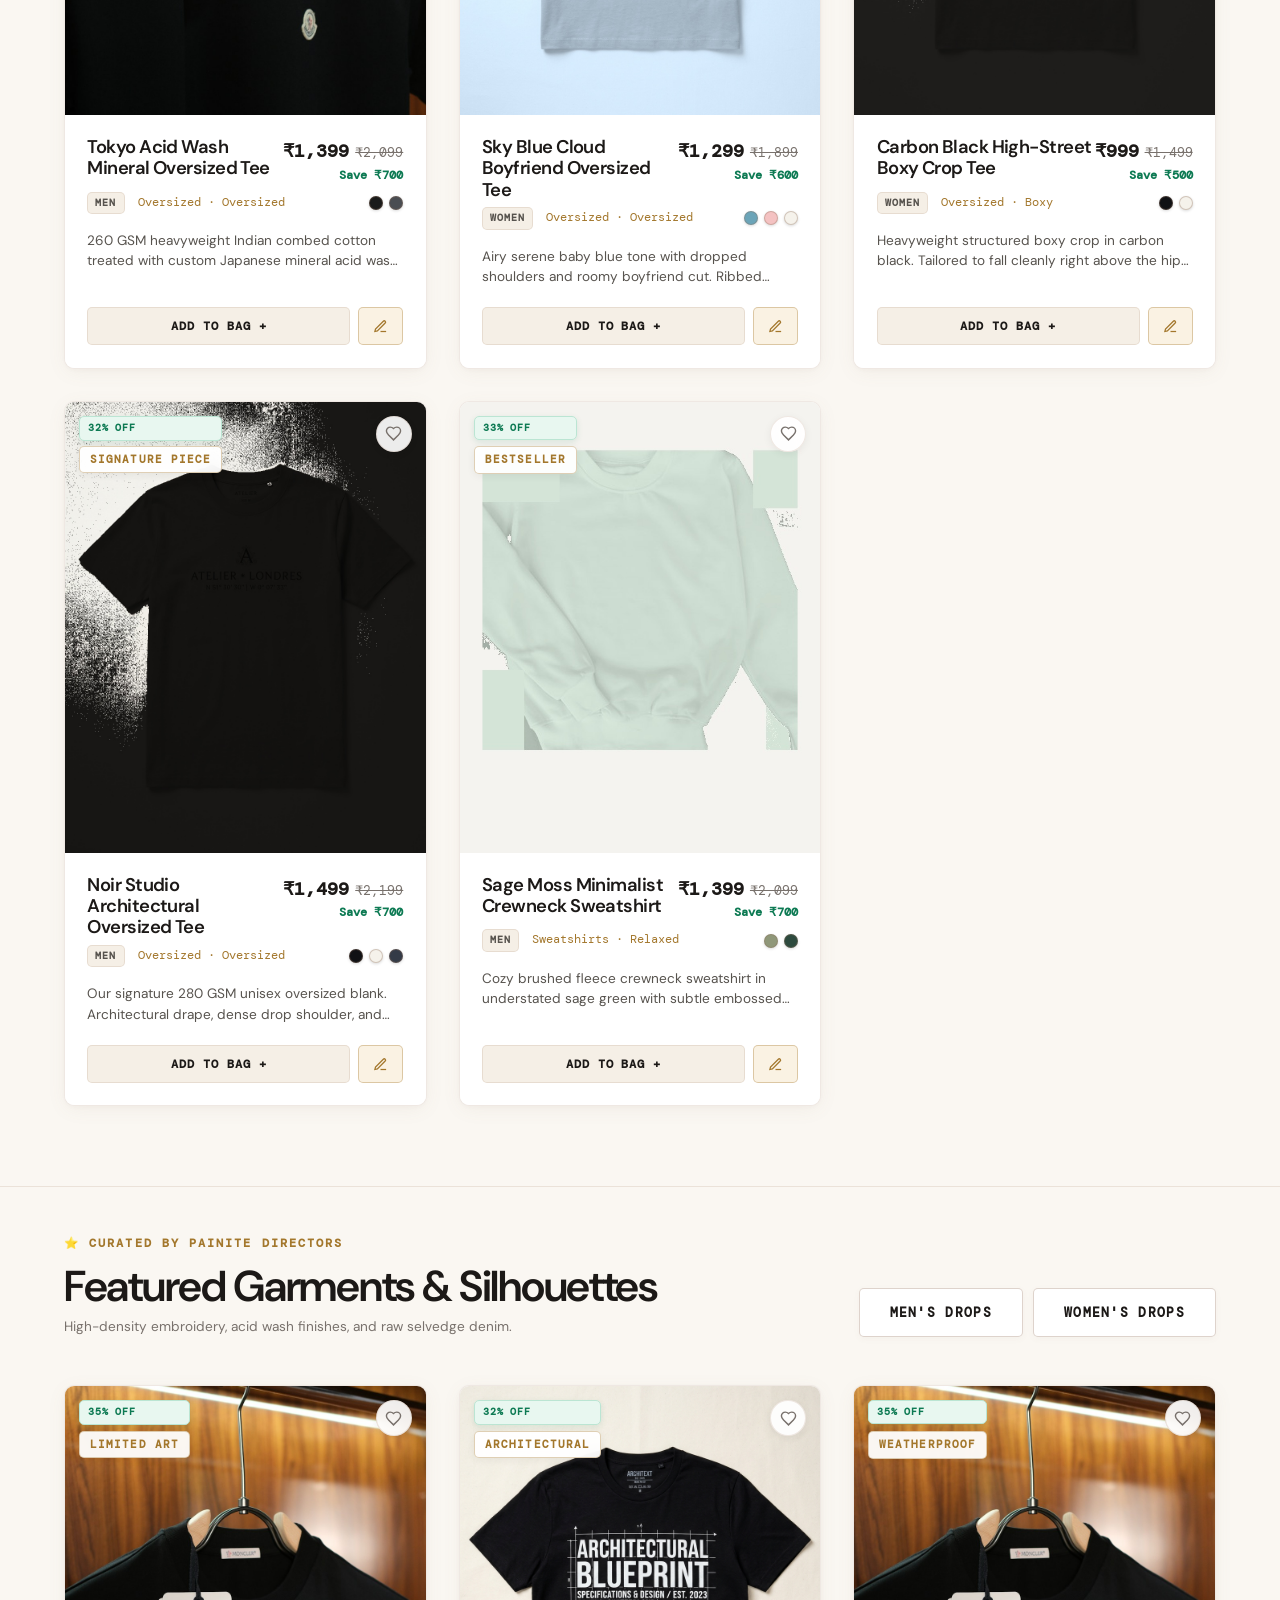
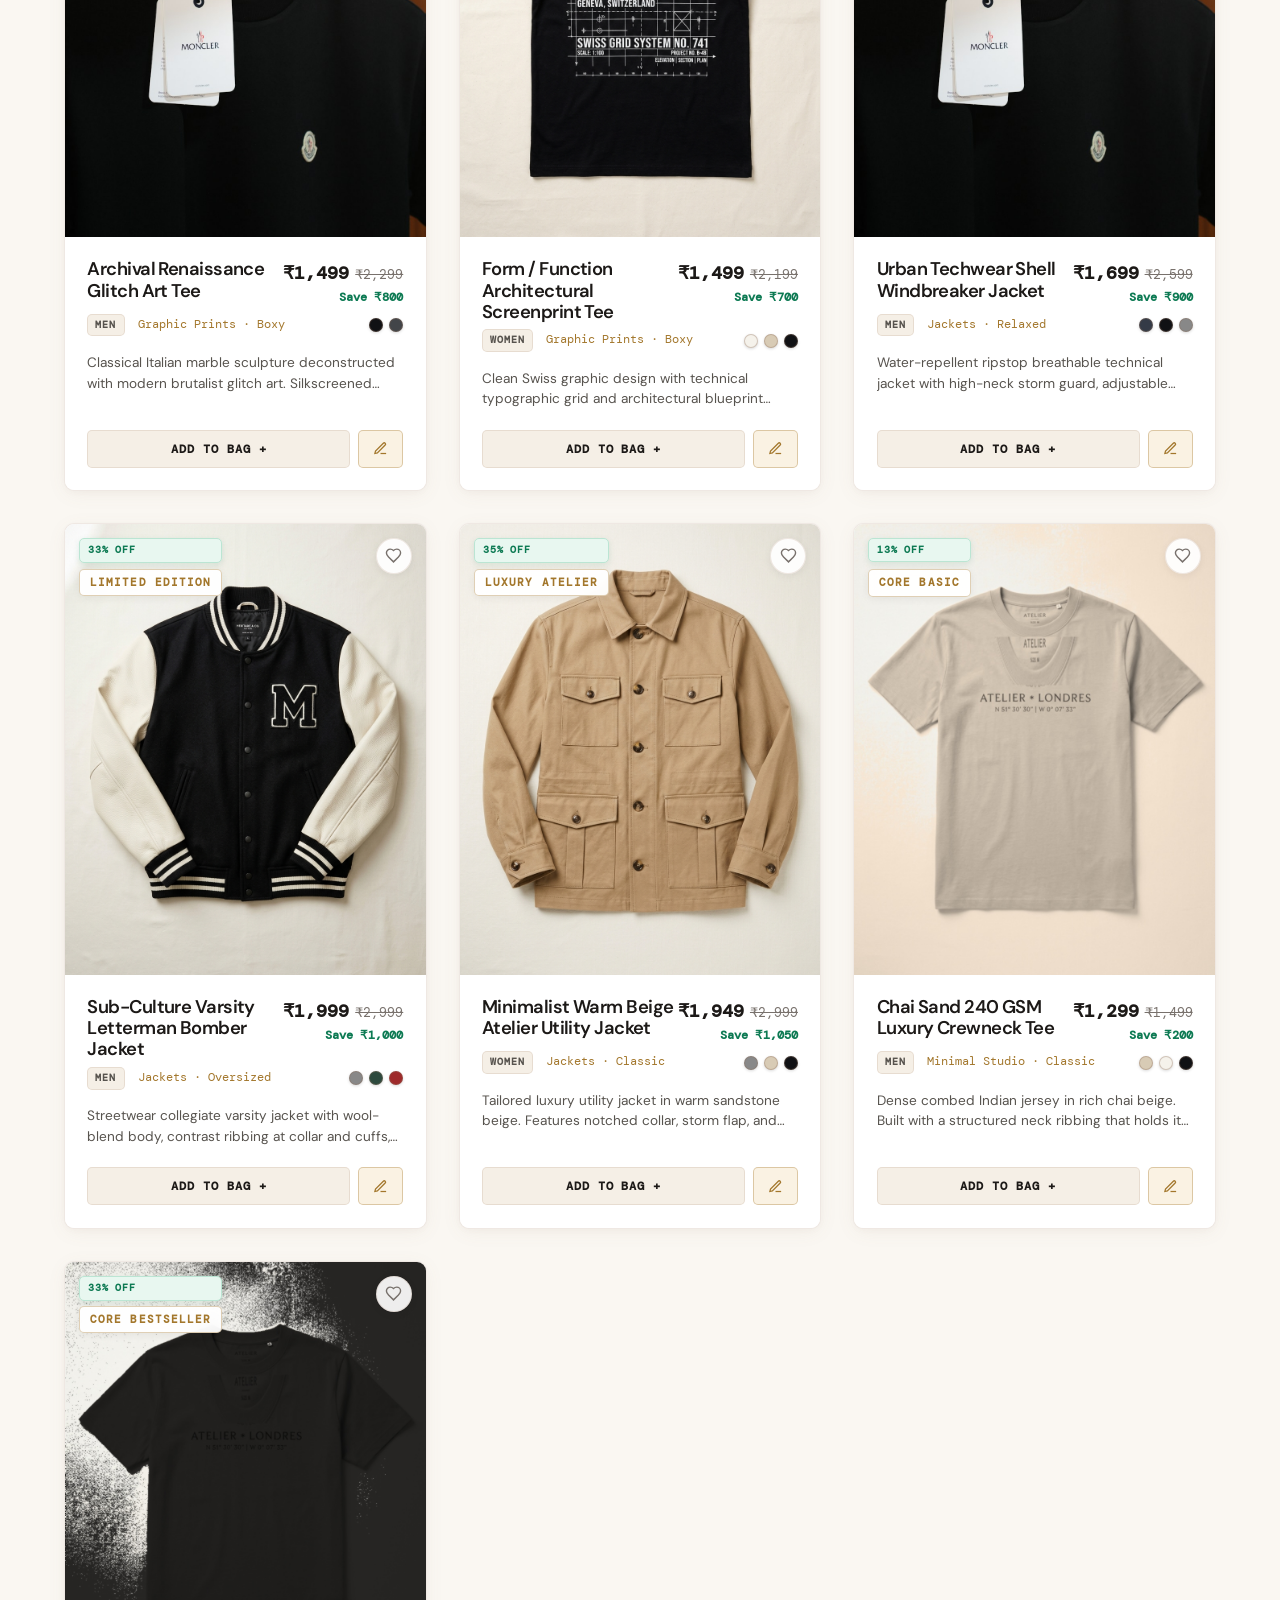
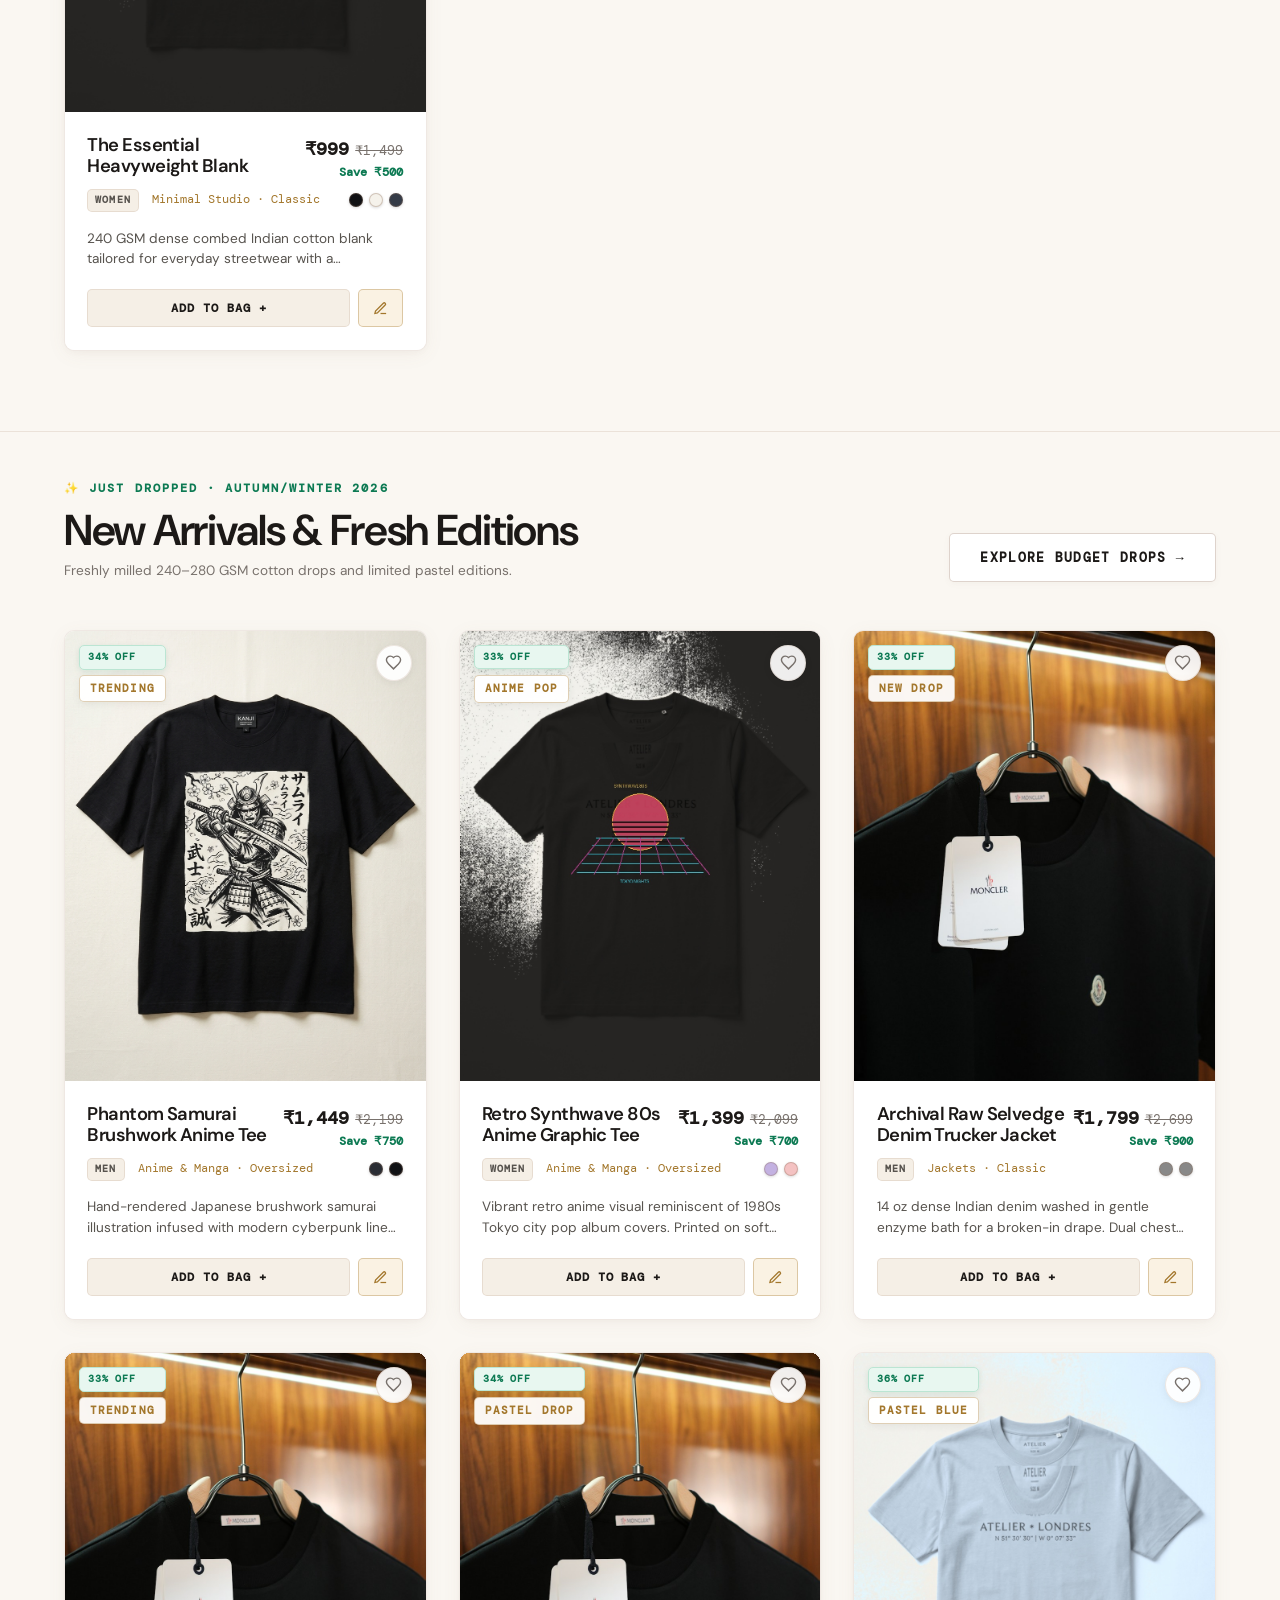
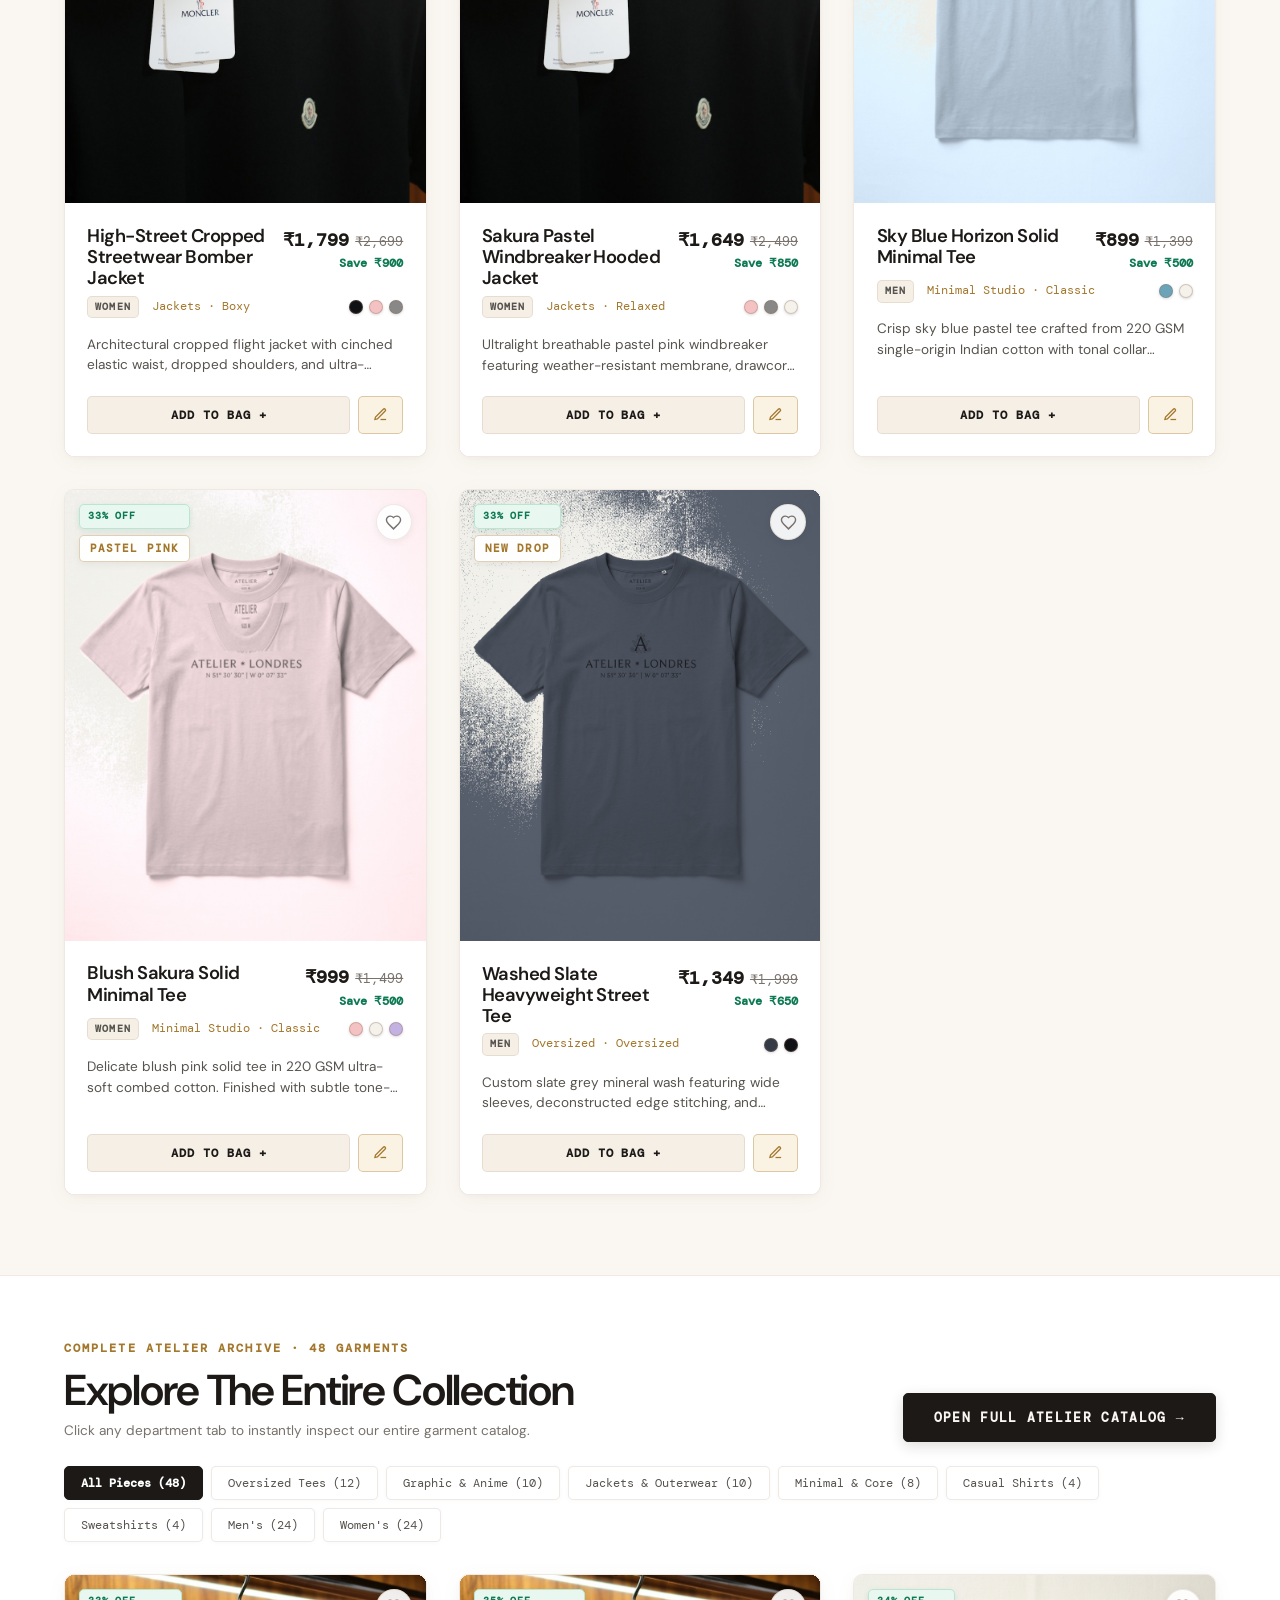
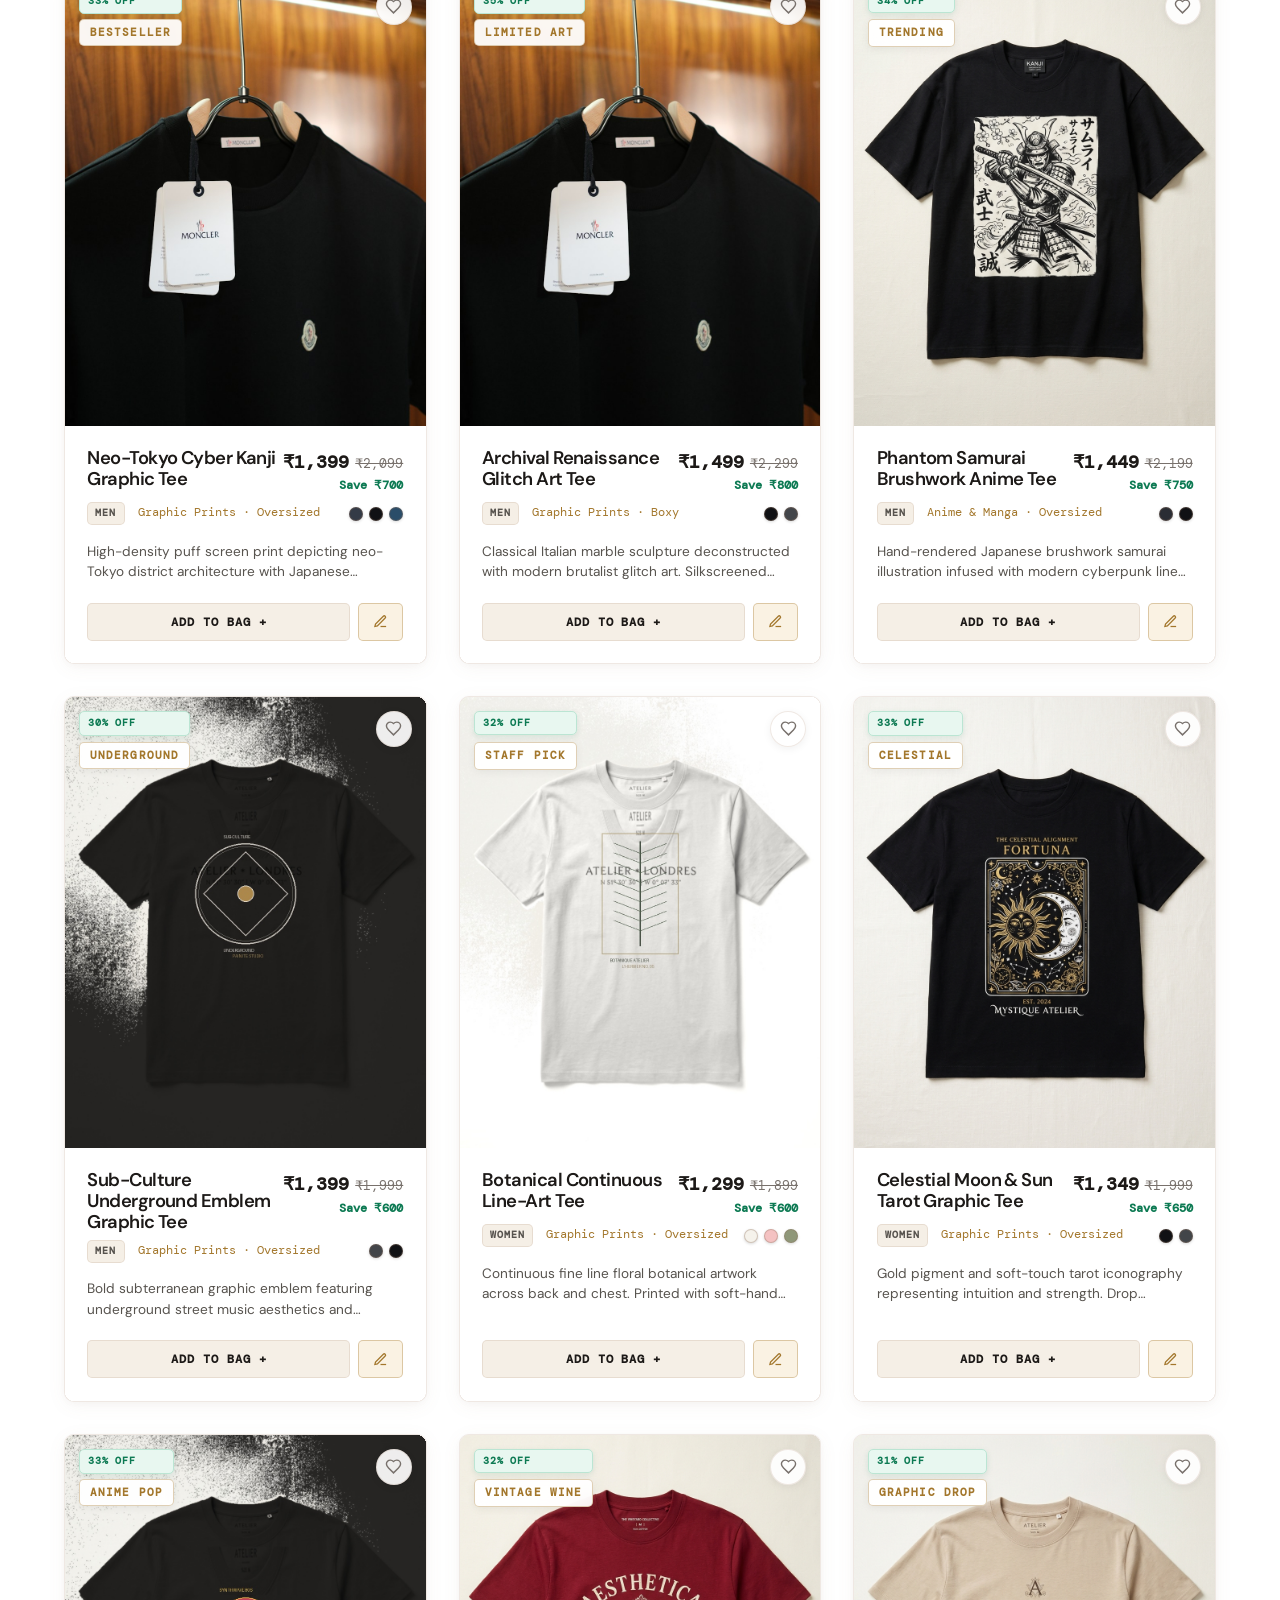
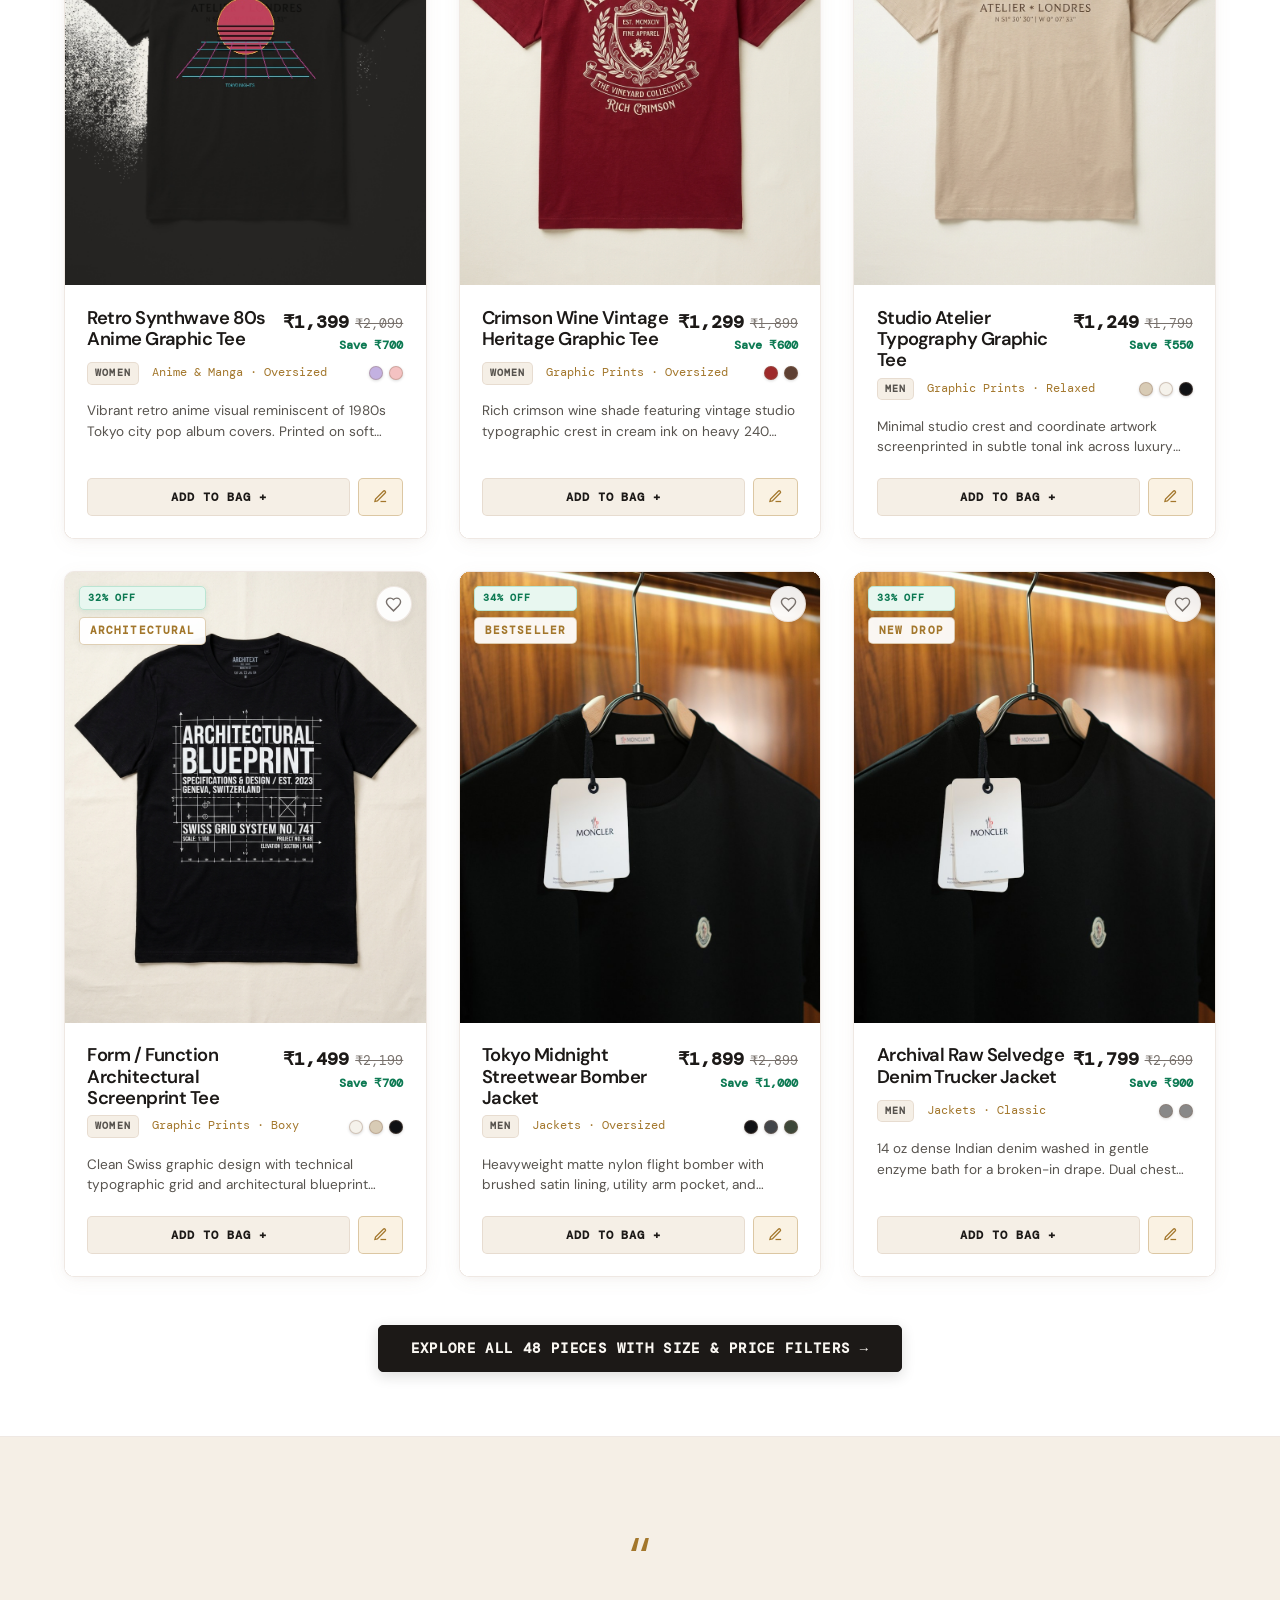
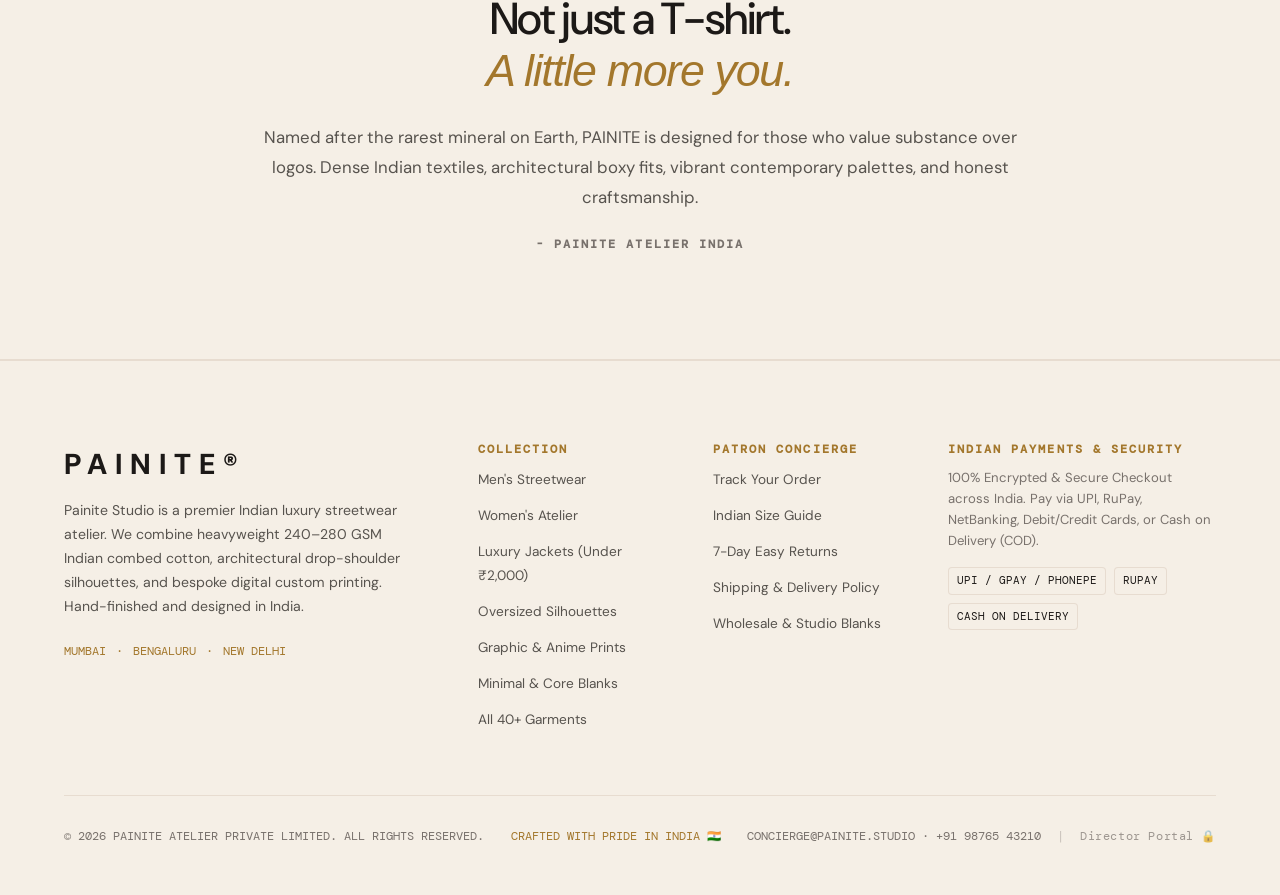
==== commit d61dc503: "fix: distinct men/women collections, live admin edit/delete sync, and order update passing to user w" ====
--- a/index.html
+++ b/index.html
@@ -257,6 +257,7 @@
             <span style="background: var(--bg-surface); border: 1px solid var(--line-subtle); border-radius: 4px; padding: 8px 10px; font-family: var(--font-mono); font-size: 0.8rem; color: var(--text-dim); display: flex; align-items: center;">+91</span>
             <input type="tel" id="checkout-phone" class="control-input" placeholder="10-digit Mobile Number *" maxlength="10" style="padding: 8px 12px; font-size: 0.82rem;">
           </div>
+          <input type="email" id="checkout-email" class="control-input" placeholder="Email Address (for order receipts & tracking) *" style="padding: 8px 12px; font-size: 0.82rem;">
           <input type="text" id="checkout-address" class="control-input" placeholder="Flat / House No., Building, Street *" style="padding: 8px 12px; font-size: 0.82rem;">
           <div style="display: grid; grid-template-columns: 1fr 1fr; gap: 8px;">
             <input type="text" id="checkout-city" class="control-input" placeholder="City (e.g. Bengaluru) *" style="padding: 8px 12px; font-size: 0.82rem;">
@@ -533,7 +534,7 @@
   </div>
 
   <!-- Application Logic -->
-  <script>window.PRELOADED_PRODUCTS = [{"id": "jk01", "name": "Tokyo Midnight Streetwear Bomber Jacket", "description": "Heavyweight matte nylon flight bomber with brushed satin lining, utility arm pocket, and custom antiqued brass hardware. Designed for crisp evening layering.", "price": 1899.0, "original_price": 2899.0, "currency": "INR", "formatted_price": "\u20b91,899", "formatted_original_price": "\u20b92,899", "discount_pct": 34, "category": "Jackets", "gender": "Men", "collection": "Jackets", "tag": "BESTSELLER", "image": "https://images.unsplash.com/photo-1551028719-00167b16eac5?w=800&auto=format&fit=crop&q=80", "color_hex": "#1a1a1a", "colors": ["Onyx Black", "Mineral Slate", "Dusk Olive"], "sizes": ["S", "M", "L", "XL", "XXL"], "styles": ["Oversized", "Boxy"], "in_stock": true, "stock_quantity": 25, "created_at": "2026-10-31 17:51:37"}, {"id": "jk02", "name": "Archival Raw Selvedge Denim Trucker Jacket", "description": "14 oz dense Indian denim washed in gentle enzyme bath for a broken-in drape. Dual chest flap pockets and reinforced felled seam construction.", "price": 1799.0, "original_price": 2699.0, "currency": "INR", "formatted_price": "\u20b91,799", "formatted_original_price": "\u20b92,699", "discount_pct": 33, "category": "Jackets", "gender": "Men", "collection": "Jackets", "tag": "NEW DROP", "image": "https://images.unsplash.com/photo-1576871337622-98d48d1cf531?w=800&auto=format&fit=crop&q=80", "color_hex": "#2a4259", "colors": ["Indigo Blue", "Washed Black"], "sizes": ["S", "M", "L", "XL"], "styles": ["Classic", "Relaxed"], "in_stock": true, "stock_quantity": 30, "created_at": "2026-10-31 17:51:37"}, {"id": "jk03", "name": "Urban Techwear Shell Windbreaker Jacket", "description": "Water-repellent ripstop breathable technical jacket with high-neck storm guard, adjustable toggle hems, and hidden interior stash pocket.", "price": 1699.0, "original_price": 2599.0, "currency": "INR", "formatted_price": "\u20b91,699", "formatted_original_price": "\u20b92,599", "discount_pct": 35, "category": "Jackets", "gender": "Men", "collection": "Jackets", "tag": "WEATHERPROOF", "image": "https://images.unsplash.com/photo-1544441893-675973e31985?w=800&auto=format&fit=crop&q=80", "color_hex": "#2d3748", "colors": ["Slate Smoke", "Onyx Black", "Olive Moss"], "sizes": ["M", "L", "XL", "XXL"], "styles": ["Relaxed", "Boxy"], "in_stock": true, "stock_quantity": 20, "created_at": "2026-10-31 17:51:37"}, {"id": "jk04", "name": "Sub-Culture Varsity Letterman Bomber Jacket", "description": "Streetwear collegiate varsity jacket with wool-blend body, contrast ribbing at collar and cuffs, and chenille archival studio chest crest.", "price": 1999.0, "original_price": 2999.0, "currency": "INR", "formatted_price": "\u20b91,999", "formatted_original_price": "\u20b92,999", "discount_pct": 33, "category": "Jackets", "gender": "Men", "collection": "Jackets", "tag": "LIMITED EDITION", "image": "/static/images/varsity-bomber-jacket.jpg", "color_hex": "#111215", "colors": ["Onyx / Ivory", "Forest Pine", "Crimson Red"], "sizes": ["S", "M", "L", "XL"], "styles": ["Oversized", "Boxy"], "in_stock": true, "stock_quantity": 18, "created_at": "2026-10-31 17:51:37"}, {"id": "jk05", "name": "High-Street Cropped Streetwear Bomber Jacket", "description": "Architectural cropped flight jacket with cinched elastic waist, dropped shoulders, and ultra-smooth champagne satin lining.", "price": 1799.0, "original_price": 2699.0, "currency": "INR", "formatted_price": "\u20b91,799", "formatted_original_price": "\u20b92,699", "discount_pct": 33, "category": "Jackets", "gender": "Women", "collection": "Jackets", "tag": "TRENDING", "image": "https://images.unsplash.com/photo-1591047139829-d91aecb6caea?w=800&auto=format&fit=crop&q=80", "color_hex": "#343b47", "colors": ["Onyx Black", "Pastel Pink", "Warm Beige"], "sizes": ["XS", "S", "M", "L"], "styles": ["Boxy", "Cropped"], "in_stock": true, "stock_quantity": 22, "created_at": "2026-10-31 17:51:37"}, {"id": "jk06", "name": "Sakura Pastel Windbreaker Hooded Jacket", "description": "Ultralight breathable pastel pink windbreaker featuring weather-resistant membrane, drawcord hood, and elastic storm cuffs.", "price": 1649.0, "original_price": 2499.0, "currency": "INR", "formatted_price": "\u20b91,649", "formatted_original_price": "\u20b92,499", "discount_pct": 34, "category": "Jackets", "gender": "Women", "collection": "Jackets", "tag": "PASTEL DROP", "image": "https://images.unsplash.com/photo-1544441892-794166f1e3be?w=800&auto=format&fit=crop&q=80", "color_hex": "#f4c2c2", "colors": ["Pastel Pink", "Soft Lavender", "Kora White"], "sizes": ["XS", "S", "M", "L"], "styles": ["Relaxed", "Classic"], "in_stock": true, "stock_quantity": 28, "created_at": "2026-10-31 17:51:37"}, {"id": "jk07", "name": "Oversized Sherpa Collar Denim Jacket", "description": "Vintage medium indigo wash denim lined with cozy faux sherpa fleece. Relaxed drop-shoulder silhouette built for effortless winter styling.", "price": 1899.0, "original_price": 2899.0, "currency": "INR", "formatted_price": "\u20b91,899", "formatted_original_price": "\u20b92,899", "discount_pct": 34, "category": "Jackets", "gender": "Women", "collection": "Jackets", "tag": "WINTER WARMTH", "image": "/static/images/sherpa-denim-jacket.jpg", "color_hex": "#3b5998", "colors": ["Denim Blue", "Washed Black"], "sizes": ["S", "M", "L", "XL"], "styles": ["Oversized", "Relaxed"], "in_stock": true, "stock_quantity": 24, "created_at": "2026-10-31 17:51:37"}, {"id": "jk08", "name": "Minimalist Warm Beige Atelier Utility Jacket", "description": "Tailored luxury utility jacket in warm sandstone beige. Features notched collar, storm flap, and removable tonal waist belt.", "price": 1949.0, "original_price": 2999.0, "currency": "INR", "formatted_price": "\u20b91,949", "formatted_original_price": "\u20b92,999", "discount_pct": 35, "category": "Jackets", "gender": "Women", "collection": "Jackets", "tag": "LUXURY ATELIER", "image": "/static/images/atelier-utility-jacket.jpg", "color_hex": "#d8cbb5", "colors": ["Warm Beige", "Chai Sand", "Onyx Black"], "sizes": ["XS", "S", "M", "L"], "styles": ["Classic", "Tailored"], "in_stock": true, "stock_quantity": 19, "created_at": "2026-10-31 17:51:37"}, {"id": "jk09", "name": "Tokyo Sub-Culture Coach Jacket (Unisex)", "description": "Unisex classic street coach jacket with snap button front, water-resistant matte shell, and discrete minimal back typography.", "price": 1699.0, "original_price": 2499.0, "currency": "INR", "formatted_price": "\u20b91,699", "formatted_original_price": "\u20b92,499", "discount_pct": 32, "category": "Jackets", "gender": "Unisex", "collection": "Jackets", "tag": "UNISEX CORE", "image": "/static/images/tokyo-coach-jacket.jpg", "color_hex": "#22252a", "colors": ["Onyx Black", "Forest Pine", "Sandstone"], "sizes": ["XS", "S", "M", "L", "XL", "XXL"], "styles": ["Boxy", "Relaxed"], "in_stock": true, "stock_quantity": 35, "created_at": "2026-10-31 17:51:37"}, {"id": "jk10", "name": "Vintage Faded Indigo Denim Jacket (Unisex)", "description": "Dual-felled seam classic Indian denim trucker jacket with antiqued copper shank buttons and relaxed unisex fit.", "price": 1849.0, "original_price": 2799.0, "currency": "INR", "formatted_price": "\u20b91,849", "formatted_original_price": "\u20b92,799", "discount_pct": 34, "category": "Jackets", "gender": "Unisex", "collection": "Jackets", "tag": "HERITAGE DENIM", "image": "/static/images/vintage-indigo-jacket.jpg", "color_hex": "#2a4259", "colors": ["Faded Indigo", "Washed Black"], "sizes": ["S", "M", "L", "XL", "XXL"], "styles": ["Relaxed", "Classic"], "in_stock": true, "stock_quantity": 26, "created_at": "2026-10-31 17:51:37"}, {"id": "ot01", "name": "Tokyo Acid Wash Mineral Oversized Tee", "description": "260 GSM heavyweight Indian combed cotton treated with custom Japanese mineral acid wash. Dropped shoulders and reinforced collar ribbing.", "price": 1399.0, "original_price": 2099.0, "currency": "INR", "formatted_price": "\u20b91,399", "formatted_original_price": "\u20b92,099", "discount_pct": 33, "category": "Oversized T-Shirts", "gender": "Men", "collection": "Oversized", "tag": "BESTSELLER", "image": "https://images.unsplash.com/photo-1583743814966-8936f5b7be1a?w=800&auto=format&fit=crop&q=80", "color_hex": "#1a1a1a", "colors": ["Acid Black", "Mineral Grey"], "sizes": ["S", "M", "L", "XL", "XXL"], "styles": ["Oversized", "Boxy"], "in_stock": true, "stock_quantity": 40, "created_at": "2026-10-31 17:51:37"}, {"id": "ot02", "name": "Kora White Heavy Drop-Shoulder Tee", "description": "Dense 280 GSM French Terry knit cotton blank with dropped shoulders and architectural drape. Crisp, non-sheer luxury everyday tee.", "price": 1199.0, "original_price": 1799.0, "currency": "INR", "formatted_price": "\u20b91,199", "formatted_original_price": "\u20b91,799", "discount_pct": 33, "category": "Oversized T-Shirts", "gender": "Men", "collection": "Oversized", "tag": "ESSENTIAL", "image": "/static/images/products/ot02.jpg", "color_hex": "#faf7f2", "colors": ["Kora White", "Chai Sand", "Onyx Black"], "sizes": ["S", "M", "L", "XL"], "styles": ["Oversized", "Classic"], "in_stock": true, "stock_quantity": 50, "created_at": "2026-10-31 17:51:37"}, {"id": "ot03", "name": "Terracotta Mirage Drop-Shoulder Tee", "description": "Warm earth terracotta garment dye on 240 GSM organic cotton. Enzyme softened for ultra-luxurious, butter-soft hand feel.", "price": 1299.0, "original_price": 1999.0, "currency": "INR", "formatted_price": "\u20b91,299", "formatted_original_price": "\u20b91,999", "discount_pct": 35, "category": "Oversized T-Shirts", "gender": "Men", "collection": "Oversized", "tag": "EARTH TONE", "image": "https://images.unsplash.com/photo-1529374255404-311a2a4f1fd9?w=800&auto=format&fit=crop&q=80", "color_hex": "#c85a32", "colors": ["Rust Terracotta", "Chai Sand"], "sizes": ["S", "M", "L", "XL", "XXL"], "styles": ["Oversized", "Boxy"], "in_stock": true, "stock_quantity": 35, "created_at": "2026-10-31 17:51:37"}, {"id": "ot04", "name": "Washed Slate Heavyweight Street Tee", "description": "Custom slate grey mineral wash featuring wide sleeves, deconstructed edge stitching, and dense 260 GSM jersey.", "price": 1349.0, "original_price": 1999.0, "currency": "INR", "formatted_price": "\u20b91,349", "formatted_original_price": "\u20b91,999", "discount_pct": 33, "category": "Oversized T-Shirts", "gender": "Men", "collection": "Oversized", "tag": "NEW DROP", "image": "/static/images/products/ot04.jpg", "color_hex": "#343b47", "colors": ["Slate Smoke", "Onyx Black"], "sizes": ["M", "L", "XL", "XXL"], "styles": ["Oversized", "Relaxed"], "in_stock": true, "stock_quantity": 30, "created_at": "2026-10-31 17:51:37"}, {"id": "ot05", "name": "Blush Sakura Boxy Drop-Shoulder Tee", "description": "Gentle pastel sakura pink crafted with 240 GSM combed jersey. Architectural dropped shoulder with a chic, comfortable profile.", "price": 1199.0, "original_price": 1799.0, "currency": "INR", "formatted_price": "\u20b91,199", "formatted_original_price": "\u20b91,799", "discount_pct": 33, "category": "Oversized T-Shirts", "gender": "Women", "collection": "Oversized", "tag": "PASTEL PINK", "image": "/static/images/products/ot05.jpg", "color_hex": "#f4c2c2", "colors": ["Pastel Pink", "Kora White", "Lavender"], "sizes": ["XS", "S", "M", "L"], "styles": ["Oversized", "Boxy"], "in_stock": true, "stock_quantity": 45, "created_at": "2026-10-31 17:51:37"}, {"id": "ot06", "name": "Sky Blue Cloud Boyfriend Oversized Tee", "description": "Airy serene baby blue tone with dropped shoulders and roomy boyfriend cut. Ribbed collar with interior herringbone neck tape.", "price": 1299.0, "original_price": 1899.0, "currency": "INR", "formatted_price": "\u20b91,299", "formatted_original_price": "\u20b91,899", "discount_pct": 32, "category": "Oversized T-Shirts", "gender": "Women", "collection": "Oversized", "tag": "BESTSELLER", "image": "/static/images/products/ot06.jpg", "color_hex": "#6ba4b8", "colors": ["Sky Blue", "Pastel Pink", "Kora White"], "sizes": ["S", "M", "L", "XL"], "styles": ["Oversized", "Relaxed"], "in_stock": true, "stock_quantity": 38, "created_at": "2026-10-31 17:51:37"}, {"id": "ot07", "name": "Carbon Black High-Street Boxy Crop Tee", "description": "Heavyweight structured boxy crop in carbon black. Tailored to fall cleanly right above the hip line for street aesthetics.", "price": 999.0, "original_price": 1499.0, "currency": "INR", "formatted_price": "\u20b9999", "formatted_original_price": "\u20b91,499", "discount_pct": 33, "category": "Oversized T-Shirts", "gender": "Women", "collection": "Oversized", "tag": "HOT SELLER", "image": "/static/images/products/ot07.jpg", "color_hex": "#101114", "colors": ["Onyx Black", "Kora White"], "sizes": ["XS", "S", "M", "L"], "styles": ["Boxy", "Cropped"], "in_stock": true, "stock_quantity": 42, "created_at": "2026-10-31 17:51:37"}, {"id": "ot08", "name": "Lavender Dream Dropped-Shoulder Tee", "description": "Ethereal dusty lavender pastel with relaxed silhouette, wide-cut sleeves, and delicate tone-on-tone embroidery at collar.", "price": 1149.0, "original_price": 1699.0, "currency": "INR", "formatted_price": "\u20b91,149", "formatted_original_price": "\u20b91,699", "discount_pct": 32, "category": "Oversized T-Shirts", "gender": "Women", "collection": "Oversized", "tag": "LAVENDER", "image": "/static/images/products/ot08.jpg", "color_hex": "#c3b1e1", "colors": ["Lavender", "Pastel Pink", "Chai Sand"], "sizes": ["XS", "S", "M", "L"], "styles": ["Oversized", "Boxy"], "in_stock": true, "stock_quantity": 36, "created_at": "2026-10-31 17:51:37"}, {"id": "ot09", "name": "Noir Studio Architectural Oversized Tee (Unisex)", "description": "Our signature 280 GSM unisex oversized blank. Architectural drape, dense drop shoulder, and double-stitched reinforced hems.", "price": 1499.0, "original_price": 2199.0, "currency": "INR", "formatted_price": "\u20b91,499", "formatted_original_price": "\u20b92,199", "discount_pct": 32, "category": "Oversized T-Shirts", "gender": "Unisex", "collection": "Oversized", "tag": "SIGNATURE UNISEX", "image": "/static/images/products/ot09.jpg", "color_hex": "#101114", "colors": ["Onyx Black", "Kora White", "Slate Smoke"], "sizes": ["XS", "S", "M", "L", "XL", "XXL"], "styles": ["Oversized", "Boxy"], "in_stock": true, "stock_quantity": 60, "created_at": "2026-10-31 17:51:37"}, {"id": "ot10", "name": "Chai Sand French Terry Boxy Tee (Unisex)", "description": "Warm beige neutral tone reflecting authentic Indian sand palettes. Dense 260 GSM French Terry knit suitable for both men and women.", "price": 1399.0, "original_price": 1999.0, "currency": "INR", "formatted_price": "\u20b91,399", "formatted_original_price": "\u20b91,999", "discount_pct": 30, "category": "Oversized T-Shirts", "gender": "Unisex", "collection": "Oversized", "tag": "NEUTRAL ESSENTIAL", "image": "/static/images/products/ot10.jpg", "color_hex": "#d8cbb5", "colors": ["Chai Sand", "Kora White", "Onyx Black"], "sizes": ["S", "M", "L", "XL", "XXL"], "styles": ["Oversized", "Boxy"], "in_stock": true, "stock_quantity": 45, "created_at": "2026-10-31 17:51:37"}, {"id": "ot11", "name": "Mint Haze Relaxed Oversized Tee (Unisex)", "description": "Soothing cool mint pastel tone in 240 GSM organic Indian jersey. Relaxed streetwear fit designed for versatile all-day styling.", "price": 1249.0, "original_price": 1799.0, "currency": "INR", "formatted_price": "\u20b91,249", "formatted_original_price": "\u20b91,799", "discount_pct": 31, "category": "Oversized T-Shirts", "gender": "Unisex", "collection": "Oversized", "tag": "PASTEL MINT", "image": "/static/images/products/ot11.jpg", "color_hex": "#98d8aa", "colors": ["Mint Green", "Sky Blue", "Kora White"], "sizes": ["S", "M", "L", "XL"], "styles": ["Oversized", "Relaxed"], "in_stock": true, "stock_quantity": 34, "created_at": "2026-10-31 17:51:37"}, {"id": "ot12", "name": "Dusk Olive Heavy Boxy Tee (Unisex)", "description": "Muted military olive drop-shoulder tee with reinforced twin-needle stitching and ribbed neckline on 260 GSM combed cotton.", "price": 1299.0, "original_price": 1899.0, "currency": "INR", "formatted_price": "\u20b91,299", "formatted_original_price": "\u20b91,899", "discount_pct": 32, "category": "Oversized T-Shirts", "gender": "Unisex", "collection": "Oversized", "tag": "OLIVE MOSS", "image": "/static/images/products/ot12.jpg", "color_hex": "#3d4739", "colors": ["Dusk Olive", "Onyx Black"], "sizes": ["S", "M", "L", "XL", "XXL"], "styles": ["Boxy", "Oversized"], "in_stock": true, "stock_quantity": 28, "created_at": "2026-10-31 17:51:37"}, {"id": "gt01", "name": "Neo-Tokyo Cyber Kanji Graphic Tee", "description": "High-density puff screen print depicting neo-Tokyo district architecture with Japanese typographic characters on 240 GSM organic jersey.", "price": 1399.0, "original_price": 2099.0, "currency": "INR", "formatted_price": "\u20b91,399", "formatted_original_price": "\u20b92,099", "discount_pct": 33, "category": "Graphic T-Shirts", "gender": "Men", "collection": "Graphic Prints", "tag": "BESTSELLER", "image": "https://images.unsplash.com/photo-1576566588028-4147f3842f27?w=800&auto=format&fit=crop&q=80", "color_hex": "#343b47", "colors": ["Slate Smoke", "Onyx Black", "Cobalt Blue"], "sizes": ["S", "M", "L", "XL", "XXL"], "styles": ["Oversized", "Relaxed"], "in_stock": true, "stock_quantity": 38, "created_at": "2026-10-31 17:51:37"}, {"id": "gt02", "name": "Archival Renaissance Glitch Art Tee", "description": "Classical Italian marble sculpture deconstructed with modern brutalist glitch art. Silkscreened using water-based tactile eco inks.", "price": 1499.0, "original_price": 2299.0, "currency": "INR", "formatted_price": "\u20b91,499", "formatted_original_price": "\u20b92,299", "discount_pct": 35, "category": "Graphic T-Shirts", "gender": "Men", "collection": "Graphic Prints", "tag": "LIMITED ART", "image": "https://images.unsplash.com/photo-1618354691373-d851c5c3a990?w=800&auto=format&fit=crop&q=80", "color_hex": "#111216", "colors": ["Onyx Black", "Mineral Slate"], "sizes": ["M", "L", "XL"], "styles": ["Boxy", "Oversized"], "in_stock": true, "stock_quantity": 25, "created_at": "2026-10-31 17:51:37"}, {"id": "gt03", "name": "Phantom Samurai Brushwork Anime Tee", "description": "Hand-rendered Japanese brushwork samurai illustration infused with modern cyberpunk line-art on heavy 260 GSM combed cotton.", "price": 1449.0, "original_price": 2199.0, "currency": "INR", "formatted_price": "\u20b91,449", "formatted_original_price": "\u20b92,199", "discount_pct": 34, "category": "Graphic T-Shirts", "gender": "Men", "collection": "Anime & Manga", "tag": "TRENDING", "image": "/static/images/samurai-brushwork-tee.jpg", "color_hex": "#2a2d34", "colors": ["Washed Charcoal", "Onyx Black"], "sizes": ["S", "M", "L", "XL"], "styles": ["Oversized", "Boxy"], "in_stock": true, "stock_quantity": 32, "created_at": "2026-10-31 17:51:37"}, {"id": "gt04", "name": "Sub-Culture Underground Emblem Graphic Tee", "description": "Bold subterranean graphic emblem featuring underground street music aesthetics and industrial typography across back and chest.", "price": 1399.0, "original_price": 1999.0, "currency": "INR", "formatted_price": "\u20b91,399", "formatted_original_price": "\u20b91,999", "discount_pct": 30, "category": "Graphic T-Shirts", "gender": "Men", "collection": "Graphic Prints", "tag": "UNDERGROUND", "image": "/static/images/products/gt04.jpg", "color_hex": "#22252a", "colors": ["Mineral Slate", "Onyx Black"], "sizes": ["M", "L", "XL", "XXL"], "styles": ["Oversized", "Relaxed"], "in_stock": true, "stock_quantity": 27, "created_at": "2026-10-31 17:51:37"}, {"id": "gt05", "name": "Botanical Continuous Line-Art Tee", "description": "Continuous fine line floral botanical artwork across back and chest. Printed with soft-hand eco inks on pure combed Indian cotton.", "price": 1299.0, "original_price": 1899.0, "currency": "INR", "formatted_price": "\u20b91,299", "formatted_original_price": "\u20b91,899", "discount_pct": 32, "category": "Graphic T-Shirts", "gender": "Women", "collection": "Graphic Prints", "tag": "STAFF PICK", "image": "/static/images/products/gt05.jpg", "color_hex": "#faf7f2", "colors": ["Kora White", "Pastel Pink", "Sage Green"], "sizes": ["XS", "S", "M", "L", "XL"], "styles": ["Oversized", "Classic"], "in_stock": true, "stock_quantity": 35, "created_at": "2026-10-31 17:51:37"}, {"id": "gt06", "name": "Celestial Moon & Sun Tarot Graphic Tee", "description": "Gold pigment and soft-touch tarot iconography representing intuition and strength. Drop shoulder boyfriend silhouette in midnight black.", "price": 1349.0, "original_price": 1999.0, "currency": "INR", "formatted_price": "\u20b91,349", "formatted_original_price": "\u20b91,999", "discount_pct": 33, "category": "Graphic T-Shirts", "gender": "Women", "collection": "Graphic Prints", "tag": "CELESTIAL", "image": "/static/images/celestial-tarot-tee.jpg", "color_hex": "#1b1d22", "colors": ["Onyx Black", "Mineral Slate"], "sizes": ["S", "M", "L", "XL"], "styles": ["Oversized", "Relaxed"], "in_stock": true, "stock_quantity": 30, "created_at": "2026-10-31 17:51:37"}, {"id": "gt07", "name": "Retro Synthwave 80s Anime Graphic Tee", "description": "Vibrant retro anime visual reminiscent of 1980s Tokyo city pop album covers. Printed on soft 240 GSM combed cotton.", "price": 1399.0, "original_price": 2099.0, "currency": "INR", "formatted_price": "\u20b91,399", "formatted_original_price": "\u20b92,099", "discount_pct": 33, "category": "Graphic T-Shirts", "gender": "Women", "collection": "Anime & Manga", "tag": "ANIME POP", "image": "/static/images/products/gt07.jpg", "color_hex": "#6b4f70", "colors": ["Lavender", "Pastel Pink"], "sizes": ["XS", "S", "M", "L"], "styles": ["Oversized", "Boxy"], "in_stock": true, "stock_quantity": 28, "created_at": "2026-10-31 17:51:37"}, {"id": "gt08", "name": "Crimson Wine Vintage Heritage Graphic Tee", "description": "Rich crimson wine shade featuring vintage studio typographic crest in cream ink on heavy 240 GSM cotton.", "price": 1299.0, "original_price": 1899.0, "currency": "INR", "formatted_price": "\u20b91,299", "formatted_original_price": "\u20b91,899", "discount_pct": 32, "category": "Graphic T-Shirts", "gender": "Women", "collection": "Graphic Prints", "tag": "VINTAGE WINE", "image": "/static/images/crimson-heritage-tee.jpg", "color_hex": "#9e2a2b", "colors": ["Crimson Red", "Mocha Brown"], "sizes": ["S", "M", "L", "XL"], "styles": ["Oversized", "Classic"], "in_stock": true, "stock_quantity": 26, "created_at": "2026-10-31 17:51:37"}, {"id": "gt09", "name": "Studio Atelier Typography Graphic Tee (Unisex)", "description": "Minimal studio crest and coordinate artwork screenprinted in subtle tonal ink across luxury Indian combed cotton.", "price": 1249.0, "original_price": 1799.0, "currency": "INR", "formatted_price": "\u20b91,249", "formatted_original_price": "\u20b91,799", "discount_pct": 31, "category": "Graphic T-Shirts", "gender": "Unisex", "collection": "Graphic Prints", "tag": "UNISEX GRAPHIC", "image": "/static/images/studio-atelier-tee.jpg", "color_hex": "#d8cbb5", "colors": ["Chai Sand", "Kora White", "Onyx Black"], "sizes": ["XS", "S", "M", "L", "XL"], "styles": ["Relaxed", "Boxy"], "in_stock": true, "stock_quantity": 40, "created_at": "2026-10-31 17:51:37"}, {"id": "gt10", "name": "Form / Function Architectural Screenprint Tee (Unisex)", "description": "Clean Swiss graphic design with technical typographic grid and architectural blueprint layout on 260 GSM French Terry jersey.", "price": 1499.0, "original_price": 2199.0, "currency": "INR", "formatted_price": "\u20b91,499", "formatted_original_price": "\u20b92,199", "discount_pct": 32, "category": "Graphic T-Shirts", "gender": "Unisex", "collection": "Graphic Prints", "tag": "ARCHITECTURAL", "image": "/static/images/form-function-tee.jpg", "color_hex": "#d8cbb5", "colors": ["Kora White", "Chai Sand", "Onyx Black"], "sizes": ["S", "M", "L", "XL", "XXL"], "styles": ["Boxy", "Oversized"], "in_stock": true, "stock_quantity": 50, "created_at": "2026-10-31 17:51:37"}, {"id": "mc01", "name": "Chai Sand 240 GSM Luxury Crewneck Tee", "description": "Dense combed Indian jersey in rich chai beige. Built with a structured neck ribbing that holds its crisp round shape permanently.", "price": 999.0, "original_price": 1499.0, "currency": "INR", "formatted_price": "\u20b9999", "formatted_original_price": "\u20b91,499", "discount_pct": 33, "category": "Minimal & Core", "gender": "Men", "collection": "Minimal Studio", "tag": "CORE BASIC", "image": "/static/images/products/mc01.jpg", "color_hex": "#d8cbb5", "colors": ["Chai Sand", "Kora White", "Onyx Black"], "sizes": ["S", "M", "L", "XL", "XXL"], "styles": ["Classic", "Relaxed"], "in_stock": true, "stock_quantity": 45, "created_at": "2026-10-31 17:51:37"}, {"id": "mc02", "name": "Sage Green Studio Minimal Tee", "description": "Earthy muted sage tone inspired by Indian monsoon flora. Modern structured cut with reinforced double-needle hems.", "price": 1099.0, "original_price": 1599.0, "currency": "INR", "formatted_price": "\u20b91,099", "formatted_original_price": "\u20b91,599", "discount_pct": 31, "category": "Minimal & Core", "gender": "Men", "collection": "Minimal Studio", "tag": "NATURE TONE", "image": "/static/images/products/mc02.jpg", "color_hex": "#8f9779", "colors": ["Sage Green", "Dusk Olive"], "sizes": ["S", "M", "L", "XL"], "styles": ["Classic", "Boxy"], "in_stock": true, "stock_quantity": 38, "created_at": "2026-10-31 17:51:37"}, {"id": "mc03", "name": "Sky Blue Horizon Solid Minimal Tee", "description": "Crisp sky blue pastel tee crafted from 220 GSM single-origin Indian cotton with tonal collar ribbing and tailored drape.", "price": 899.0, "original_price": 1399.0, "currency": "INR", "formatted_price": "\u20b9899", "formatted_original_price": "\u20b91,399", "discount_pct": 36, "category": "Minimal & Core", "gender": "Men", "collection": "Minimal Studio", "tag": "PASTEL BLUE", "image": "/static/images/products/mc03.jpg", "color_hex": "#6ba4b8", "colors": ["Sky Blue", "Kora White"], "sizes": ["S", "M", "L", "XL"], "styles": ["Classic", "Relaxed"], "in_stock": true, "stock_quantity": 42, "created_at": "2026-10-31 17:51:37"}, {"id": "mc04", "name": "Forest Pine Heritage Crewneck Tee", "description": "Deep British racing / forest pine green crafted with 240 GSM combed cotton. Pure, clean luxury streetwear plain.", "price": 1049.0, "original_price": 1549.0, "currency": "INR", "formatted_price": "\u20b91,049", "formatted_original_price": "\u20b91,549", "discount_pct": 32, "category": "Minimal & Core", "gender": "Men", "collection": "Minimal Studio", "tag": "DEEP GREEN", "image": "/static/images/products/mc04.jpg", "color_hex": "#2d4a3e", "colors": ["Forest Pine", "Sage Green"], "sizes": ["S", "M", "L", "XL", "XXL"], "styles": ["Classic", "Relaxed"], "in_stock": true, "stock_quantity": 35, "created_at": "2026-10-31 17:51:37"}, {"id": "mc05", "name": "Blush Sakura Solid Minimal Tee", "description": "Delicate blush pink solid tee in 220 GSM ultra-soft combed cotton. Finished with subtle tone-on-tone studio hem label.", "price": 999.0, "original_price": 1499.0, "currency": "INR", "formatted_price": "\u20b9999", "formatted_original_price": "\u20b91,499", "discount_pct": 33, "category": "Minimal & Core", "gender": "Women", "collection": "Minimal Studio", "tag": "PASTEL PINK", "image": "/static/images/products/mc05.jpg", "color_hex": "#f4c2c2", "colors": ["Pastel Pink", "Kora White", "Lavender"], "sizes": ["XS", "S", "M", "L"], "styles": ["Classic", "Boxy"], "in_stock": true, "stock_quantity": 48, "created_at": "2026-10-31 17:51:37"}, {"id": "mc06", "name": "Soft Lavender Ethereal Drape Tee", "description": "Delicate dusty lilac lavender hue with micro-ribbed crewneck. Tailored relaxed drape with silky smooth texture.", "price": 1099.0, "original_price": 1599.0, "currency": "INR", "formatted_price": "\u20b91,099", "formatted_original_price": "\u20b91,599", "discount_pct": 31, "category": "Minimal & Core", "gender": "Women", "collection": "Minimal Studio", "tag": "LAVENDER", "image": "/static/images/products/mc06.jpg", "color_hex": "#c3b1e1", "colors": ["Lavender", "Pastel Pink"], "sizes": ["XS", "S", "M", "L"], "styles": ["Boxy", "Relaxed"], "in_stock": true, "stock_quantity": 37, "created_at": "2026-10-31 17:51:37"}, {"id": "mc07", "name": "The Essential Heavyweight Blank (Unisex)", "description": "240 GSM dense combed Indian cotton blank tailored for everyday streetwear with a structured, breathable drape. Suitable for all.", "price": 999.0, "original_price": 1499.0, "currency": "INR", "formatted_price": "\u20b9999", "formatted_original_price": "\u20b91,499", "discount_pct": 33, "category": "Minimal & Core", "gender": "Unisex", "collection": "Minimal Studio", "tag": "CORE BESTSELLER", "image": "/static/images/products/mc07.jpg", "color_hex": "#101114", "colors": ["Onyx Black", "Kora White", "Slate Smoke"], "sizes": ["XS", "S", "M", "L", "XL", "XXL"], "styles": ["Classic", "Oversized"], "in_stock": true, "stock_quantity": 65, "created_at": "2026-10-31 17:51:37"}, {"id": "mc08", "name": "Kora White Pure Combed Studio Blank (Unisex)", "description": "Unbleached natural kora white luxury cotton blank with deconstructed raw bottom hem. Timeless unisex staple.", "price": 1199.0, "original_price": 1799.0, "currency": "INR", "formatted_price": "\u20b91,199", "formatted_original_price": "\u20b91,799", "discount_pct": 33, "category": "Minimal & Core", "gender": "Unisex", "collection": "Minimal Studio", "tag": "NATURAL KORA", "image": "/static/images/products/mc08.jpg", "color_hex": "#faf7f2", "colors": ["Kora White", "Chai Sand", "Onyx Black"], "sizes": ["XS", "S", "M", "L", "XL", "XXL"], "styles": ["Classic", "Relaxed"], "in_stock": true, "stock_quantity": 55, "created_at": "2026-10-31 17:51:37"}, {"id": "sh01", "name": "Artisanal Pure Linen Relaxed Casual Shirt", "description": "100% pure breathable Indian linen button-down shirt. Features curved hem, camp collar, and mother-of-pearl buttons in warm sand beige.", "price": 1499.0, "original_price": 2299.0, "currency": "INR", "formatted_price": "\u20b91,499", "formatted_original_price": "\u20b92,299", "discount_pct": 35, "category": "Shirts", "gender": "Men", "collection": "Shirts", "tag": "PURE LINEN", "image": "https://images.unsplash.com/photo-1602810318383-e386cc2a3ccf?w=800&auto=format&fit=crop&q=80", "color_hex": "#d8cbb5", "colors": ["Chai Sand", "Kora White"], "sizes": ["S", "M", "L", "XL"], "styles": ["Relaxed", "Classic"], "in_stock": true, "stock_quantity": 25, "created_at": "2026-10-31 17:51:37"}, {"id": "sh02", "name": "Chambray Indigo Utility Workwear Shirt", "description": "Lightweight pure cotton indigo chambray shirt with dual flap utility chest pockets and contrast white stitching.", "price": 1399.0, "original_price": 2099.0, "currency": "INR", "formatted_price": "\u20b91,399", "formatted_original_price": "\u20b92,099", "discount_pct": 33, "category": "Shirts", "gender": "Men", "collection": "Shirts", "tag": "UTILITY", "image": "/static/images/chambray-utility-shirt.jpg", "color_hex": "#2a4259", "colors": ["Indigo Blue", "Sky Blue"], "sizes": ["M", "L", "XL", "XXL"], "styles": ["Classic", "Relaxed"], "in_stock": true, "stock_quantity": 30, "created_at": "2026-10-31 17:51:37"}, {"id": "sh03", "name": "Olive Moss Oxford Relaxed Shirt", "description": "Textured combed cotton Oxford weave in rich earthy olive moss. Tailored relaxed drape with button-down collar.", "price": 1349.0, "original_price": 1999.0, "currency": "INR", "formatted_price": "\u20b91,349", "formatted_original_price": "\u20b91,999", "discount_pct": 33, "category": "Shirts", "gender": "Women", "collection": "Shirts", "tag": "NEW COLOR", "image": "/static/images/olive-oxford-shirt.jpg", "color_hex": "#3d4739", "colors": ["Olive Moss", "Sage Green"], "sizes": ["XS", "S", "M", "L"], "styles": ["Relaxed", "Boxy"], "in_stock": true, "stock_quantity": 28, "created_at": "2026-10-31 17:51:37"}, {"id": "sh04", "name": "Pastel Resort Open-Collar Breeze Shirt (Unisex)", "description": "Silky rayon-cotton blend resort shirt with retro Cuban collar in serene pastel tone. Airy and fluid silhouette.", "price": 1299.0, "original_price": 1899.0, "currency": "INR", "formatted_price": "\u20b91,299", "formatted_original_price": "\u20b91,899", "discount_pct": 32, "category": "Shirts", "gender": "Unisex", "collection": "Shirts", "tag": "RESORT BREEZE", "image": "/static/images/pastel-resort-shirt.jpg", "color_hex": "#faf7f2", "colors": ["Kora White", "Pastel Pink", "Chai Sand"], "sizes": ["S", "M", "L", "XL"], "styles": ["Relaxed", "Boxy"], "in_stock": true, "stock_quantity": 32, "created_at": "2026-10-31 17:51:37"}, {"id": "sw01", "name": "Bone Cream French Terry Crewneck Sweatshirt", "description": "320 GSM heavyweight luxury French Terry loopback cotton sweatshirt in natural bone cream. Dropped shoulders with ribbed cuffs.", "price": 1499.0, "original_price": 2299.0, "currency": "INR", "formatted_price": "\u20b91,499", "formatted_original_price": "\u20b92,299", "discount_pct": 35, "category": "Sweatshirts", "gender": "Men", "collection": "Sweatshirts", "tag": "HEAVYWEIGHT", "image": "/static/images/products/sw01.jpg", "color_hex": "#faf7f2", "colors": ["Bone Cream", "Onyx Black"], "sizes": ["S", "M", "L", "XL", "XXL"], "styles": ["Oversized", "Relaxed"], "in_stock": true, "stock_quantity": 25, "created_at": "2026-10-31 17:51:37"}, {"id": "sw02", "name": "Sage Moss Minimalist Crewneck Sweatshirt", "description": "Cozy brushed fleece crewneck sweatshirt in understated sage green with subtle embossed atelier studio monogram at chest.", "price": 1399.0, "original_price": 2099.0, "currency": "INR", "formatted_price": "\u20b91,399", "formatted_original_price": "\u20b92,099", "discount_pct": 33, "category": "Sweatshirts", "gender": "Men", "collection": "Sweatshirts", "tag": "BESTSELLER", "image": "/static/images/products/sw02.jpg", "color_hex": "#8f9779", "colors": ["Sage Green", "Forest Pine"], "sizes": ["M", "L", "XL"], "styles": ["Relaxed", "Boxy"], "in_stock": true, "stock_quantity": 30, "created_at": "2026-10-31 17:51:37"}, {"id": "sw03", "name": "Pastel Lilac Oversized Drop-Shoulder Hoodie", "description": "Dense luxury fleece hoodie in dreamy soft lilac with double-lined kangaroo pocket and metal-tipped tonal drawstrings.", "price": 1499.0, "original_price": 2299.0, "currency": "INR", "formatted_price": "\u20b91,499", "formatted_original_price": "\u20b92,299", "discount_pct": 35, "category": "Sweatshirts", "gender": "Women", "collection": "Sweatshirts", "tag": "PASTEL HOODIE", "image": "/static/images/products/sw03.jpg", "color_hex": "#c3b1e1", "colors": ["Lavender", "Pastel Pink"], "sizes": ["XS", "S", "M", "L"], "styles": ["Oversized", "Boxy"], "in_stock": true, "stock_quantity": 32, "created_at": "2026-10-31 17:51:37"}, {"id": "sw04", "name": "Mineral Heather Streetwear Sweatshirt (Unisex)", "description": "Unisex classic heather grey streetwear sweatshirt featuring vintage V-insert neck detail and ribbed side gussets.", "price": 1349.0, "original_price": 1999.0, "currency": "INR", "formatted_price": "\u20b91,349", "formatted_original_price": "\u20b91,999", "discount_pct": 33, "category": "Sweatshirts", "gender": "Unisex", "collection": "Sweatshirts", "tag": "UNISEX FLEECE", "image": "/static/images/products/sw04.jpg", "color_hex": "#4a4d52", "colors": ["Mineral Grey", "Onyx Black"], "sizes": ["S", "M", "L", "XL", "XXL"], "styles": ["Oversized", "Classic"], "in_stock": true, "stock_quantity": 35, "created_at": "2026-10-31 17:51:37"}];</script>
+  <script>window.PRELOADED_PRODUCTS = [{"id": "gt01", "name": "Neo-Tokyo Cyber Kanji Graphic Tee", "description": "High-density puff screen print depicting neo-Tokyo district architecture with Japanese typographic characters on 240 GSM organic jersey.", "price": 1399.0, "original_price": 2099.0, "currency": "INR", "formatted_price": "\u20b91,399", "formatted_original_price": "\u20b92,099", "discount_pct": 33, "category": "Graphic T-Shirts", "gender": "Men", "collection": "Graphic Prints", "tag": "BESTSELLER", "image": "https://images.unsplash.com/photo-1576566588028-4147f3842f27?w=800&auto=format&fit=crop&q=80", "color_hex": "#343b47", "colors": ["Slate Smoke", "Onyx Black", "Cobalt Blue"], "sizes": ["S", "M", "L", "XL", "XXL"], "styles": ["Oversized", "Relaxed"], "in_stock": true, "stock_quantity": 38, "created_at": "2026-11-02 13:13:24"}, {"id": "gt02", "name": "Archival Renaissance Glitch Art Tee", "description": "Classical Italian marble sculpture deconstructed with modern brutalist glitch art. Silkscreened using water-based tactile eco inks.", "price": 1499.0, "original_price": 2299.0, "currency": "INR", "formatted_price": "\u20b91,499", "formatted_original_price": "\u20b92,299", "discount_pct": 35, "category": "Graphic T-Shirts", "gender": "Men", "collection": "Graphic Prints", "tag": "LIMITED ART", "image": "https://images.unsplash.com/photo-1618354691373-d851c5c3a990?w=800&auto=format&fit=crop&q=80", "color_hex": "#111216", "colors": ["Onyx Black", "Mineral Slate"], "sizes": ["M", "L", "XL"], "styles": ["Boxy", "Oversized"], "in_stock": true, "stock_quantity": 25, "created_at": "2026-11-02 13:13:24"}, {"id": "gt03", "name": "Phantom Samurai Brushwork Anime Tee", "description": "Hand-rendered Japanese brushwork samurai illustration infused with modern cyberpunk line-art on heavy 260 GSM combed cotton.", "price": 1449.0, "original_price": 2199.0, "currency": "INR", "formatted_price": "\u20b91,449", "formatted_original_price": "\u20b92,199", "discount_pct": 34, "category": "Graphic T-Shirts", "gender": "Men", "collection": "Anime & Manga", "tag": "TRENDING", "image": "/static/images/samurai-brushwork-tee.jpg", "color_hex": "#2a2d34", "colors": ["Washed Charcoal", "Onyx Black"], "sizes": ["S", "M", "L", "XL"], "styles": ["Oversized", "Boxy"], "in_stock": true, "stock_quantity": 32, "created_at": "2026-11-02 13:13:24"}, {"id": "gt04", "name": "Sub-Culture Underground Emblem Graphic Tee", "description": "Bold subterranean graphic emblem featuring underground street music aesthetics and industrial typography across back and chest.", "price": 1399.0, "original_price": 1999.0, "currency": "INR", "formatted_price": "\u20b91,399", "formatted_original_price": "\u20b91,999", "discount_pct": 30, "category": "Graphic T-Shirts", "gender": "Men", "collection": "Graphic Prints", "tag": "UNDERGROUND", "image": "/static/images/products/gt04.jpg", "color_hex": "#22252a", "colors": ["Mineral Slate", "Onyx Black"], "sizes": ["M", "L", "XL", "XXL"], "styles": ["Oversized", "Relaxed"], "in_stock": true, "stock_quantity": 27, "created_at": "2026-11-02 13:13:24"}, {"id": "gt05", "name": "Botanical Continuous Line-Art Tee", "description": "Continuous fine line floral botanical artwork across back and chest. Printed with soft-hand eco inks on pure combed Indian cotton.", "price": 1299.0, "original_price": 1899.0, "currency": "INR", "formatted_price": "\u20b91,299", "formatted_original_price": "\u20b91,899", "discount_pct": 32, "category": "Graphic T-Shirts", "gender": "Women", "collection": "Graphic Prints", "tag": "STAFF PICK", "image": "/static/images/products/gt05.jpg", "color_hex": "#faf7f2", "colors": ["Kora White", "Pastel Pink", "Sage Green"], "sizes": ["XS", "S", "M", "L", "XL"], "styles": ["Oversized", "Classic"], "in_stock": true, "stock_quantity": 35, "created_at": "2026-11-02 13:13:24"}, {"id": "gt06", "name": "Celestial Moon & Sun Tarot Graphic Tee", "description": "Gold pigment and soft-touch tarot iconography representing intuition and strength. Drop shoulder boyfriend silhouette in midnight black.", "price": 1349.0, "original_price": 1999.0, "currency": "INR", "formatted_price": "\u20b91,349", "formatted_original_price": "\u20b91,999", "discount_pct": 33, "category": "Graphic T-Shirts", "gender": "Women", "collection": "Graphic Prints", "tag": "CELESTIAL", "image": "/static/images/celestial-tarot-tee.jpg", "color_hex": "#1b1d22", "colors": ["Onyx Black", "Mineral Slate"], "sizes": ["S", "M", "L", "XL"], "styles": ["Oversized", "Relaxed"], "in_stock": true, "stock_quantity": 30, "created_at": "2026-11-02 13:13:24"}, {"id": "gt07", "name": "Retro Synthwave 80s Anime Graphic Tee", "description": "Vibrant retro anime visual reminiscent of 1980s Tokyo city pop album covers. Printed on soft 240 GSM combed cotton.", "price": 1399.0, "original_price": 2099.0, "currency": "INR", "formatted_price": "\u20b91,399", "formatted_original_price": "\u20b92,099", "discount_pct": 33, "category": "Graphic T-Shirts", "gender": "Women", "collection": "Anime & Manga", "tag": "ANIME POP", "image": "/static/images/products/gt07.jpg", "color_hex": "#6b4f70", "colors": ["Lavender", "Pastel Pink"], "sizes": ["XS", "S", "M", "L"], "styles": ["Oversized", "Boxy"], "in_stock": true, "stock_quantity": 28, "created_at": "2026-11-02 13:13:24"}, {"id": "gt08", "name": "Crimson Wine Vintage Heritage Graphic Tee", "description": "Rich crimson wine shade featuring vintage studio typographic crest in cream ink on heavy 240 GSM cotton.", "price": 1299.0, "original_price": 1899.0, "currency": "INR", "formatted_price": "\u20b91,299", "formatted_original_price": "\u20b91,899", "discount_pct": 32, "category": "Graphic T-Shirts", "gender": "Women", "collection": "Graphic Prints", "tag": "VINTAGE WINE", "image": "/static/images/crimson-heritage-tee.jpg", "color_hex": "#9e2a2b", "colors": ["Crimson Red", "Mocha Brown"], "sizes": ["S", "M", "L", "XL"], "styles": ["Oversized", "Classic"], "in_stock": true, "stock_quantity": 26, "created_at": "2026-11-02 13:13:24"}, {"id": "gt09", "name": "Studio Atelier Typography Graphic Tee", "description": "Minimal studio crest and coordinate artwork screenprinted in subtle tonal ink across luxury Indian combed cotton.", "price": 1249.0, "original_price": 1799.0, "currency": "INR", "formatted_price": "\u20b91,249", "formatted_original_price": "\u20b91,799", "discount_pct": 31, "category": "Graphic T-Shirts", "gender": "Men", "collection": "Graphic Prints", "tag": "GRAPHIC DROP", "image": "/static/images/studio-atelier-tee.jpg", "color_hex": "#d8cbb5", "colors": ["Chai Sand", "Kora White", "Onyx Black"], "sizes": ["XS", "S", "M", "L", "XL"], "styles": ["Relaxed", "Boxy"], "in_stock": true, "stock_quantity": 40, "created_at": "2026-11-02 13:13:24"}, {"id": "gt10", "name": "Form / Function Architectural Screenprint Tee", "description": "Clean Swiss graphic design with technical typographic grid and architectural blueprint layout on 260 GSM French Terry jersey.", "price": 1499.0, "original_price": 2199.0, "currency": "INR", "formatted_price": "\u20b91,499", "formatted_original_price": "\u20b92,199", "discount_pct": 32, "category": "Graphic T-Shirts", "gender": "Women", "collection": "Graphic Prints", "tag": "ARCHITECTURAL", "image": "/static/images/form-function-tee.jpg", "color_hex": "#d8cbb5", "colors": ["Kora White", "Chai Sand", "Onyx Black"], "sizes": ["S", "M", "L", "XL", "XXL"], "styles": ["Boxy", "Oversized"], "in_stock": true, "stock_quantity": 50, "created_at": "2026-11-02 13:13:24"}, {"id": "jk01", "name": "Tokyo Midnight Streetwear Bomber Jacket", "description": "Heavyweight matte nylon flight bomber with brushed satin lining, utility arm pocket, and custom antiqued brass hardware. Designed for crisp evening layering.", "price": 1899.0, "original_price": 2899.0, "currency": "INR", "formatted_price": "\u20b91,899", "formatted_original_price": "\u20b92,899", "discount_pct": 34, "category": "Jackets", "gender": "Men", "collection": "Jackets", "tag": "BESTSELLER", "image": "https://images.unsplash.com/photo-1551028719-00167b16eac5?w=800&auto=format&fit=crop&q=80", "color_hex": "#1a1a1a", "colors": ["Onyx Black", "Mineral Slate", "Dusk Olive"], "sizes": ["S", "M", "L", "XL", "XXL"], "styles": ["Oversized", "Boxy"], "in_stock": true, "stock_quantity": 25, "created_at": "2026-11-02 13:13:24"}, {"id": "jk02", "name": "Archival Raw Selvedge Denim Trucker Jacket", "description": "14 oz dense Indian denim washed in gentle enzyme bath for a broken-in drape. Dual chest flap pockets and reinforced felled seam construction.", "price": 1799.0, "original_price": 2699.0, "currency": "INR", "formatted_price": "\u20b91,799", "formatted_original_price": "\u20b92,699", "discount_pct": 33, "category": "Jackets", "gender": "Men", "collection": "Jackets", "tag": "NEW DROP", "image": "https://images.unsplash.com/photo-1576871337622-98d48d1cf531?w=800&auto=format&fit=crop&q=80", "color_hex": "#2a4259", "colors": ["Indigo Blue", "Washed Black"], "sizes": ["S", "M", "L", "XL"], "styles": ["Classic", "Relaxed"], "in_stock": true, "stock_quantity": 30, "created_at": "2026-11-02 13:13:24"}, {"id": "jk03", "name": "Urban Techwear Shell Windbreaker Jacket", "description": "Water-repellent ripstop breathable technical jacket with high-neck storm guard, adjustable toggle hems, and hidden interior stash pocket.", "price": 1699.0, "original_price": 2599.0, "currency": "INR", "formatted_price": "\u20b91,699", "formatted_original_price": "\u20b92,599", "discount_pct": 35, "category": "Jackets", "gender": "Men", "collection": "Jackets", "tag": "WEATHERPROOF", "image": "https://images.unsplash.com/photo-1544441893-675973e31985?w=800&auto=format&fit=crop&q=80", "color_hex": "#2d3748", "colors": ["Slate Smoke", "Onyx Black", "Olive Moss"], "sizes": ["M", "L", "XL", "XXL"], "styles": ["Relaxed", "Boxy"], "in_stock": true, "stock_quantity": 20, "created_at": "2026-11-02 13:13:24"}, {"id": "jk04", "name": "Sub-Culture Varsity Letterman Bomber Jacket", "description": "Streetwear collegiate varsity jacket with wool-blend body, contrast ribbing at collar and cuffs, and chenille archival studio chest crest.", "price": 1999.0, "original_price": 2999.0, "currency": "INR", "formatted_price": "\u20b91,999", "formatted_original_price": "\u20b92,999", "discount_pct": 33, "category": "Jackets", "gender": "Men", "collection": "Jackets", "tag": "LIMITED EDITION", "image": "/static/images/varsity-bomber-jacket.jpg", "color_hex": "#111215", "colors": ["Onyx / Ivory", "Forest Pine", "Crimson Red"], "sizes": ["S", "M", "L", "XL"], "styles": ["Oversized", "Boxy"], "in_stock": true, "stock_quantity": 18, "created_at": "2026-11-02 13:13:24"}, {"id": "jk05", "name": "High-Street Cropped Streetwear Bomber Jacket", "description": "Architectural cropped flight jacket with cinched elastic waist, dropped shoulders, and ultra-smooth champagne satin lining.", "price": 1799.0, "original_price": 2699.0, "currency": "INR", "formatted_price": "\u20b91,799", "formatted_original_price": "\u20b92,699", "discount_pct": 33, "category": "Jackets", "gender": "Women", "collection": "Jackets", "tag": "TRENDING", "image": "https://images.unsplash.com/photo-1591047139829-d91aecb6caea?w=800&auto=format&fit=crop&q=80", "color_hex": "#343b47", "colors": ["Onyx Black", "Pastel Pink", "Warm Beige"], "sizes": ["XS", "S", "M", "L"], "styles": ["Boxy", "Cropped"], "in_stock": true, "stock_quantity": 22, "created_at": "2026-11-02 13:13:24"}, {"id": "jk06", "name": "Sakura Pastel Windbreaker Hooded Jacket", "description": "Ultralight breathable pastel pink windbreaker featuring weather-resistant membrane, drawcord hood, and elastic storm cuffs.", "price": 1649.0, "original_price": 2499.0, "currency": "INR", "formatted_price": "\u20b91,649", "formatted_original_price": "\u20b92,499", "discount_pct": 34, "category": "Jackets", "gender": "Women", "collection": "Jackets", "tag": "PASTEL DROP", "image": "https://images.unsplash.com/photo-1544441892-794166f1e3be?w=800&auto=format&fit=crop&q=80", "color_hex": "#f4c2c2", "colors": ["Pastel Pink", "Soft Lavender", "Kora White"], "sizes": ["XS", "S", "M", "L"], "styles": ["Relaxed", "Classic"], "in_stock": true, "stock_quantity": 28, "created_at": "2026-11-02 13:13:24"}, {"id": "jk07", "name": "Oversized Sherpa Collar Denim Jacket", "description": "Vintage medium indigo wash denim lined with cozy faux sherpa fleece. Relaxed drop-shoulder silhouette built for effortless winter styling.", "price": 1899.0, "original_price": 2899.0, "currency": "INR", "formatted_price": "\u20b91,899", "formatted_original_price": "\u20b92,899", "discount_pct": 34, "category": "Jackets", "gender": "Women", "collection": "Jackets", "tag": "WINTER WARMTH", "image": "/static/images/sherpa-denim-jacket.jpg", "color_hex": "#3b5998", "colors": ["Denim Blue", "Washed Black"], "sizes": ["S", "M", "L", "XL"], "styles": ["Oversized", "Relaxed"], "in_stock": true, "stock_quantity": 24, "created_at": "2026-11-02 13:13:24"}, {"id": "jk08", "name": "Minimalist Warm Beige Atelier Utility Jacket", "description": "Tailored luxury utility jacket in warm sandstone beige. Features notched collar, storm flap, and removable tonal waist belt.", "price": 1949.0, "original_price": 2999.0, "currency": "INR", "formatted_price": "\u20b91,949", "formatted_original_price": "\u20b92,999", "discount_pct": 35, "category": "Jackets", "gender": "Women", "collection": "Jackets", "tag": "LUXURY ATELIER", "image": "/static/images/atelier-utility-jacket.jpg", "color_hex": "#d8cbb5", "colors": ["Warm Beige", "Chai Sand", "Onyx Black"], "sizes": ["XS", "S", "M", "L"], "styles": ["Classic", "Tailored"], "in_stock": true, "stock_quantity": 19, "created_at": "2026-11-02 13:13:24"}, {"id": "jk09", "name": "Tokyo Sub-Culture Coach Jacket", "description": "Unisex classic street coach jacket with snap button front, water-resistant matte shell, and discrete minimal back typography.", "price": 1699.0, "original_price": 2499.0, "currency": "INR", "formatted_price": "\u20b91,699", "formatted_original_price": "\u20b92,499", "discount_pct": 32, "category": "Jackets", "gender": "Men", "collection": "Jackets", "tag": "COACH JACKET", "image": "/static/images/tokyo-coach-jacket.jpg", "color_hex": "#22252a", "colors": ["Onyx Black", "Forest Pine", "Sandstone"], "sizes": ["XS", "S", "M", "L", "XL", "XXL"], "styles": ["Boxy", "Relaxed"], "in_stock": true, "stock_quantity": 35, "created_at": "2026-11-02 13:13:24"}, {"id": "jk10", "name": "Vintage Faded Indigo Denim Jacket", "description": "Dual-felled seam classic Indian denim trucker jacket with antiqued copper shank buttons and relaxed unisex fit.", "price": 1849.0, "original_price": 2799.0, "currency": "INR", "formatted_price": "\u20b91,849", "formatted_original_price": "\u20b92,799", "discount_pct": 34, "category": "Jackets", "gender": "Women", "collection": "Jackets", "tag": "HERITAGE DENIM", "image": "/static/images/vintage-indigo-jacket.jpg", "color_hex": "#2a4259", "colors": ["Faded Indigo", "Washed Black"], "sizes": ["S", "M", "L", "XL", "XXL"], "styles": ["Relaxed", "Classic"], "in_stock": true, "stock_quantity": 26, "created_at": "2026-11-02 13:13:24"}, {"id": "mc01", "name": "Chai Sand 240 GSM Luxury Crewneck Tee", "description": "Dense combed Indian jersey in rich chai beige. Built with a structured neck ribbing that holds its crisp round shape permanently.", "price": 1299.0, "original_price": 1499.0, "currency": "INR", "formatted_price": "\u20b91,299", "formatted_original_price": "\u20b91,499", "discount_pct": 13, "category": "Minimal & Core", "gender": "Men", "collection": "Minimal Studio", "tag": "CORE BASIC", "image": "/static/images/products/mc01.jpg", "color_hex": "#d8cbb5", "colors": ["Chai Sand", "Kora White", "Onyx Black"], "sizes": ["S", "M", "L", "XL", "XXL"], "styles": ["Classic", "Relaxed"], "in_stock": true, "stock_quantity": 30, "created_at": "2026-11-02 13:13:24"}, {"id": "mc02", "name": "Sage Green Studio Minimal Tee", "description": "Earthy muted sage tone inspired by Indian monsoon flora. Modern structured cut with reinforced double-needle hems.", "price": 1099.0, "original_price": 1599.0, "currency": "INR", "formatted_price": "\u20b91,099", "formatted_original_price": "\u20b91,599", "discount_pct": 31, "category": "Minimal & Core", "gender": "Men", "collection": "Minimal Studio", "tag": "NATURE TONE", "image": "/static/images/products/mc02.jpg", "color_hex": "#8f9779", "colors": ["Sage Green", "Dusk Olive"], "sizes": ["S", "M", "L", "XL"], "styles": ["Classic", "Boxy"], "in_stock": true, "stock_quantity": 38, "created_at": "2026-11-02 13:13:24"}, {"id": "mc03", "name": "Sky Blue Horizon Solid Minimal Tee", "description": "Crisp sky blue pastel tee crafted from 220 GSM single-origin Indian cotton with tonal collar ribbing and tailored drape.", "price": 899.0, "original_price": 1399.0, "currency": "INR", "formatted_price": "\u20b9899", "formatted_original_price": "\u20b91,399", "discount_pct": 36, "category": "Minimal & Core", "gender": "Men", "collection": "Minimal Studio", "tag": "PASTEL BLUE", "image": "/static/images/products/mc03.jpg", "color_hex": "#6ba4b8", "colors": ["Sky Blue", "Kora White"], "sizes": ["S", "M", "L", "XL"], "styles": ["Classic", "Relaxed"], "in_stock": true, "stock_quantity": 42, "created_at": "2026-11-02 13:13:24"}, {"id": "mc04", "name": "Forest Pine Heritage Crewneck Tee", "description": "Deep British racing / forest pine green crafted with 240 GSM combed cotton. Pure, clean luxury streetwear plain.", "price": 1049.0, "original_price": 1549.0, "currency": "INR", "formatted_price": "\u20b91,049", "formatted_original_price": "\u20b91,549", "discount_pct": 32, "category": "Minimal & Core", "gender": "Men", "collection": "Minimal Studio", "tag": "DEEP GREEN", "image": "/static/images/products/mc04.jpg", "color_hex": "#2d4a3e", "colors": ["Forest Pine", "Sage Green"], "sizes": ["S", "M", "L", "XL", "XXL"], "styles": ["Classic", "Relaxed"], "in_stock": true, "stock_quantity": 35, "created_at": "2026-11-02 13:13:24"}, {"id": "mc05", "name": "Blush Sakura Solid Minimal Tee", "description": "Delicate blush pink solid tee in 220 GSM ultra-soft combed cotton. Finished with subtle tone-on-tone studio hem label.", "price": 999.0, "original_price": 1499.0, "currency": "INR", "formatted_price": "\u20b9999", "formatted_original_price": "\u20b91,499", "discount_pct": 33, "category": "Minimal & Core", "gender": "Women", "collection": "Minimal Studio", "tag": "PASTEL PINK", "image": "/static/images/products/mc05.jpg", "color_hex": "#f4c2c2", "colors": ["Pastel Pink", "Kora White", "Lavender"], "sizes": ["XS", "S", "M", "L"], "styles": ["Classic", "Boxy"], "in_stock": true, "stock_quantity": 48, "created_at": "2026-11-02 13:13:24"}, {"id": "mc06", "name": "Soft Lavender Ethereal Drape Tee", "description": "Delicate dusty lilac lavender hue with micro-ribbed crewneck. Tailored relaxed drape with silky smooth texture.", "price": 1099.0, "original_price": 1599.0, "currency": "INR", "formatted_price": "\u20b91,099", "formatted_original_price": "\u20b91,599", "discount_pct": 31, "category": "Minimal & Core", "gender": "Women", "collection": "Minimal Studio", "tag": "LAVENDER", "image": "/static/images/products/mc06.jpg", "color_hex": "#c3b1e1", "colors": ["Lavender", "Pastel Pink"], "sizes": ["XS", "S", "M", "L"], "styles": ["Boxy", "Relaxed"], "in_stock": true, "stock_quantity": 37, "created_at": "2026-11-02 13:13:24"}, {"id": "mc07", "name": "The Essential Heavyweight Blank", "description": "240 GSM dense combed Indian cotton blank tailored for everyday streetwear with a structured, breathable drape. Suitable for all.", "price": 999.0, "original_price": 1499.0, "currency": "INR", "formatted_price": "\u20b9999", "formatted_original_price": "\u20b91,499", "discount_pct": 33, "category": "Minimal & Core", "gender": "Women", "collection": "Minimal Studio", "tag": "CORE BESTSELLER", "image": "/static/images/products/mc07.jpg", "color_hex": "#101114", "colors": ["Onyx Black", "Kora White", "Slate Smoke"], "sizes": ["XS", "S", "M", "L", "XL", "XXL"], "styles": ["Classic", "Oversized"], "in_stock": true, "stock_quantity": 65, "created_at": "2026-11-02 13:13:24"}, {"id": "mc08", "name": "Kora White Pure Combed Studio Blank", "description": "Unbleached natural kora white luxury cotton blank with deconstructed raw bottom hem. Timeless unisex staple.", "price": 1199.0, "original_price": 1799.0, "currency": "INR", "formatted_price": "\u20b91,199", "formatted_original_price": "\u20b91,799", "discount_pct": 33, "category": "Minimal & Core", "gender": "Women", "collection": "Minimal Studio", "tag": "NATURAL KORA", "image": "/static/images/products/mc08.jpg", "color_hex": "#faf7f2", "colors": ["Kora White", "Chai Sand", "Onyx Black"], "sizes": ["XS", "S", "M", "L", "XL", "XXL"], "styles": ["Classic", "Relaxed"], "in_stock": true, "stock_quantity": 55, "created_at": "2026-11-02 13:13:24"}, {"id": "ot01", "name": "Tokyo Acid Wash Mineral Oversized Tee", "description": "260 GSM heavyweight Indian combed cotton treated with custom Japanese mineral acid wash. Dropped shoulders and reinforced collar ribbing.", "price": 1399.0, "original_price": 2099.0, "currency": "INR", "formatted_price": "\u20b91,399", "formatted_original_price": "\u20b92,099", "discount_pct": 33, "category": "Oversized T-Shirts", "gender": "Men", "collection": "Oversized", "tag": "BESTSELLER", "image": "https://images.unsplash.com/photo-1583743814966-8936f5b7be1a?w=800&auto=format&fit=crop&q=80", "color_hex": "#1a1a1a", "colors": ["Acid Black", "Mineral Grey"], "sizes": ["S", "M", "L", "XL", "XXL"], "styles": ["Oversized", "Boxy"], "in_stock": true, "stock_quantity": 40, "created_at": "2026-11-02 13:13:24"}, {"id": "ot02", "name": "Kora White Heavy Drop-Shoulder Tee", "description": "Dense 280 GSM French Terry knit cotton blank with dropped shoulders and architectural drape. Crisp, non-sheer luxury everyday tee.", "price": 1199.0, "original_price": 1799.0, "currency": "INR", "formatted_price": "\u20b91,199", "formatted_original_price": "\u20b91,799", "discount_pct": 33, "category": "Oversized T-Shirts", "gender": "Men", "collection": "Oversized", "tag": "ESSENTIAL", "image": "/static/images/products/ot02.jpg", "color_hex": "#faf7f2", "colors": ["Kora White", "Chai Sand", "Onyx Black"], "sizes": ["S", "M", "L", "XL"], "styles": ["Oversized", "Classic"], "in_stock": true, "stock_quantity": 50, "created_at": "2026-11-02 13:13:24"}, {"id": "ot03", "name": "Terracotta Mirage Drop-Shoulder Tee", "description": "Warm earth terracotta garment dye on 240 GSM organic cotton. Enzyme softened for ultra-luxurious, butter-soft hand feel.", "price": 1299.0, "original_price": 1999.0, "currency": "INR", "formatted_price": "\u20b91,299", "formatted_original_price": "\u20b91,999", "discount_pct": 35, "category": "Oversized T-Shirts", "gender": "Men", "collection": "Oversized", "tag": "EARTH TONE", "image": "https://images.unsplash.com/photo-1529374255404-311a2a4f1fd9?w=800&auto=format&fit=crop&q=80", "color_hex": "#c85a32", "colors": ["Rust Terracotta", "Chai Sand"], "sizes": ["S", "M", "L", "XL", "XXL"], "styles": ["Oversized", "Boxy"], "in_stock": true, "stock_quantity": 35, "created_at": "2026-11-02 13:13:24"}, {"id": "ot04", "name": "Washed Slate Heavyweight Street Tee", "description": "Custom slate grey mineral wash featuring wide sleeves, deconstructed edge stitching, and dense 260 GSM jersey.", "price": 1349.0, "original_price": 1999.0, "currency": "INR", "formatted_price": "\u20b91,349", "formatted_original_price": "\u20b91,999", "discount_pct": 33, "category": "Oversized T-Shirts", "gender": "Men", "collection": "Oversized", "tag": "NEW DROP", "image": "/static/images/products/ot04.jpg", "color_hex": "#343b47", "colors": ["Slate Smoke", "Onyx Black"], "sizes": ["M", "L", "XL", "XXL"], "styles": ["Oversized", "Relaxed"], "in_stock": true, "stock_quantity": 30, "created_at": "2026-11-02 13:13:24"}, {"id": "ot05", "name": "Blush Sakura Boxy Drop-Shoulder Tee", "description": "Gentle pastel sakura pink crafted with 240 GSM combed jersey. Architectural dropped shoulder with a chic, comfortable profile.", "price": 1199.0, "original_price": 1799.0, "currency": "INR", "formatted_price": "\u20b91,199", "formatted_original_price": "\u20b91,799", "discount_pct": 33, "category": "Oversized T-Shirts", "gender": "Women", "collection": "Oversized", "tag": "PASTEL PINK", "image": "/static/images/products/ot05.jpg", "color_hex": "#f4c2c2", "colors": ["Pastel Pink", "Kora White", "Lavender"], "sizes": ["XS", "S", "M", "L"], "styles": ["Oversized", "Boxy"], "in_stock": true, "stock_quantity": 45, "created_at": "2026-11-02 13:13:24"}, {"id": "ot06", "name": "Sky Blue Cloud Boyfriend Oversized Tee", "description": "Airy serene baby blue tone with dropped shoulders and roomy boyfriend cut. Ribbed collar with interior herringbone neck tape.", "price": 1299.0, "original_price": 1899.0, "currency": "INR", "formatted_price": "\u20b91,299", "formatted_original_price": "\u20b91,899", "discount_pct": 32, "category": "Oversized T-Shirts", "gender": "Women", "collection": "Oversized", "tag": "BESTSELLER", "image": "/static/images/products/ot06.jpg", "color_hex": "#6ba4b8", "colors": ["Sky Blue", "Pastel Pink", "Kora White"], "sizes": ["S", "M", "L", "XL"], "styles": ["Oversized", "Relaxed"], "in_stock": true, "stock_quantity": 38, "created_at": "2026-11-02 13:13:24"}, {"id": "ot07", "name": "Carbon Black High-Street Boxy Crop Tee", "description": "Heavyweight structured boxy crop in carbon black. Tailored to fall cleanly right above the hip line for street aesthetics.", "price": 999.0, "original_price": 1499.0, "currency": "INR", "formatted_price": "\u20b9999", "formatted_original_price": "\u20b91,499", "discount_pct": 33, "category": "Oversized T-Shirts", "gender": "Women", "collection": "Oversized", "tag": "HOT SELLER", "image": "/static/images/products/ot07.jpg", "color_hex": "#101114", "colors": ["Onyx Black", "Kora White"], "sizes": ["XS", "S", "M", "L"], "styles": ["Boxy", "Cropped"], "in_stock": true, "stock_quantity": 42, "created_at": "2026-11-02 13:13:24"}, {"id": "ot08", "name": "Lavender Dream Dropped-Shoulder Tee", "description": "Ethereal dusty lavender pastel with relaxed silhouette, wide-cut sleeves, and delicate tone-on-tone embroidery at collar.", "price": 1149.0, "original_price": 1699.0, "currency": "INR", "formatted_price": "\u20b91,149", "formatted_original_price": "\u20b91,699", "discount_pct": 32, "category": "Oversized T-Shirts", "gender": "Women", "collection": "Oversized", "tag": "LAVENDER", "image": "/static/images/products/ot08.jpg", "color_hex": "#c3b1e1", "colors": ["Lavender", "Pastel Pink", "Chai Sand"], "sizes": ["XS", "S", "M", "L"], "styles": ["Oversized", "Boxy"], "in_stock": true, "stock_quantity": 36, "created_at": "2026-11-02 13:13:24"}, {"id": "ot09", "name": "Noir Studio Architectural Oversized Tee", "description": "Our signature 280 GSM unisex oversized blank. Architectural drape, dense drop shoulder, and double-stitched reinforced hems.", "price": 1499.0, "original_price": 2199.0, "currency": "INR", "formatted_price": "\u20b91,499", "formatted_original_price": "\u20b92,199", "discount_pct": 32, "category": "Oversized T-Shirts", "gender": "Men", "collection": "Oversized", "tag": "SIGNATURE PIECE", "image": "/static/images/products/ot09.jpg", "color_hex": "#101114", "colors": ["Onyx Black", "Kora White", "Slate Smoke"], "sizes": ["XS", "S", "M", "L", "XL", "XXL"], "styles": ["Oversized", "Boxy"], "in_stock": true, "stock_quantity": 60, "created_at": "2026-11-02 13:13:24"}, {"id": "ot10", "name": "Chai Sand French Terry Boxy Tee", "description": "Warm beige neutral tone reflecting authentic Indian sand palettes. Dense 260 GSM French Terry knit suitable for both men and women.", "price": 1399.0, "original_price": 1999.0, "currency": "INR", "formatted_price": "\u20b91,399", "formatted_original_price": "\u20b91,999", "discount_pct": 30, "category": "Oversized T-Shirts", "gender": "Men", "collection": "Oversized", "tag": "NEUTRAL DROP", "image": "/static/images/products/ot10.jpg", "color_hex": "#d8cbb5", "colors": ["Chai Sand", "Kora White", "Onyx Black"], "sizes": ["S", "M", "L", "XL", "XXL"], "styles": ["Oversized", "Boxy"], "in_stock": true, "stock_quantity": 45, "created_at": "2026-11-02 13:13:24"}, {"id": "ot11", "name": "Mint Haze Relaxed Oversized Tee", "description": "Soothing cool mint pastel tone in 240 GSM organic Indian jersey. Relaxed streetwear fit designed for versatile all-day styling.", "price": 1249.0, "original_price": 1799.0, "currency": "INR", "formatted_price": "\u20b91,249", "formatted_original_price": "\u20b91,799", "discount_pct": 31, "category": "Oversized T-Shirts", "gender": "Women", "collection": "Oversized", "tag": "PASTEL MINT", "image": "/static/images/products/ot11.jpg", "color_hex": "#98d8aa", "colors": ["Mint Green", "Sky Blue", "Kora White"], "sizes": ["S", "M", "L", "XL"], "styles": ["Oversized", "Relaxed"], "in_stock": true, "stock_quantity": 34, "created_at": "2026-11-02 13:13:24"}, {"id": "ot12", "name": "Dusk Olive Heavy Boxy Tee", "description": "Muted military olive drop-shoulder tee with reinforced twin-needle stitching and ribbed neckline on 260 GSM combed cotton.", "price": 1299.0, "original_price": 1899.0, "currency": "INR", "formatted_price": "\u20b91,299", "formatted_original_price": "\u20b91,899", "discount_pct": 32, "category": "Oversized T-Shirts", "gender": "Women", "collection": "Oversized", "tag": "OLIVE MOSS", "image": "/static/images/products/ot12.jpg", "color_hex": "#3d4739", "colors": ["Dusk Olive", "Onyx Black"], "sizes": ["S", "M", "L", "XL", "XXL"], "styles": ["Boxy", "Oversized"], "in_stock": true, "stock_quantity": 28, "created_at": "2026-11-02 13:13:24"}, {"id": "sh01", "name": "Artisanal Pure Linen Relaxed Casual Shirt", "description": "100% pure breathable Indian linen button-down shirt. Features curved hem, camp collar, and mother-of-pearl buttons in warm sand beige.", "price": 1499.0, "original_price": 2299.0, "currency": "INR", "formatted_price": "\u20b91,499", "formatted_original_price": "\u20b92,299", "discount_pct": 35, "category": "Shirts", "gender": "Men", "collection": "Shirts", "tag": "PURE LINEN", "image": "https://images.unsplash.com/photo-1602810318383-e386cc2a3ccf?w=800&auto=format&fit=crop&q=80", "color_hex": "#d8cbb5", "colors": ["Chai Sand", "Kora White"], "sizes": ["S", "M", "L", "XL"], "styles": ["Relaxed", "Classic"], "in_stock": true, "stock_quantity": 25, "created_at": "2026-11-02 13:13:24"}, {"id": "sh02", "name": "Chambray Indigo Utility Workwear Shirt", "description": "Lightweight pure cotton indigo chambray shirt with dual flap utility chest pockets and contrast white stitching.", "price": 1399.0, "original_price": 2099.0, "currency": "INR", "formatted_price": "\u20b91,399", "formatted_original_price": "\u20b92,099", "discount_pct": 33, "category": "Shirts", "gender": "Men", "collection": "Shirts", "tag": "UTILITY", "image": "/static/images/chambray-utility-shirt.jpg", "color_hex": "#2a4259", "colors": ["Indigo Blue", "Sky Blue"], "sizes": ["M", "L", "XL", "XXL"], "styles": ["Classic", "Relaxed"], "in_stock": true, "stock_quantity": 30, "created_at": "2026-11-02 13:13:24"}, {"id": "sh03", "name": "Olive Moss Oxford Relaxed Shirt", "description": "Textured combed cotton Oxford weave in rich earthy olive moss. Tailored relaxed drape with button-down collar.", "price": 1349.0, "original_price": 1999.0, "currency": "INR", "formatted_price": "\u20b91,349", "formatted_original_price": "\u20b91,999", "discount_pct": 33, "category": "Shirts", "gender": "Women", "collection": "Shirts", "tag": "NEW COLOR", "image": "/static/images/olive-oxford-shirt.jpg", "color_hex": "#3d4739", "colors": ["Olive Moss", "Sage Green"], "sizes": ["XS", "S", "M", "L"], "styles": ["Relaxed", "Boxy"], "in_stock": true, "stock_quantity": 28, "created_at": "2026-11-02 13:13:24"}, {"id": "sh04", "name": "Pastel Resort Open-Collar Breeze Shirt", "description": "Silky rayon-cotton blend resort shirt with retro Cuban collar in serene pastel tone. Airy and fluid silhouette.", "price": 1299.0, "original_price": 1899.0, "currency": "INR", "formatted_price": "\u20b91,299", "formatted_original_price": "\u20b91,899", "discount_pct": 32, "category": "Shirts", "gender": "Women", "collection": "Shirts", "tag": "RESORT BREEZE", "image": "/static/images/pastel-resort-shirt.jpg", "color_hex": "#faf7f2", "colors": ["Kora White", "Pastel Pink", "Chai Sand"], "sizes": ["S", "M", "L", "XL"], "styles": ["Relaxed", "Boxy"], "in_stock": true, "stock_quantity": 32, "created_at": "2026-11-02 13:13:24"}, {"id": "sw01", "name": "Bone Cream French Terry Crewneck Sweatshirt", "description": "320 GSM heavyweight luxury French Terry loopback cotton sweatshirt in natural bone cream. Dropped shoulders with ribbed cuffs.", "price": 1499.0, "original_price": 2299.0, "currency": "INR", "formatted_price": "\u20b91,499", "formatted_original_price": "\u20b92,299", "discount_pct": 35, "category": "Sweatshirts", "gender": "Men", "collection": "Sweatshirts", "tag": "HEAVYWEIGHT", "image": "/static/images/products/sw01.jpg", "color_hex": "#faf7f2", "colors": ["Bone Cream", "Onyx Black"], "sizes": ["S", "M", "L", "XL", "XXL"], "styles": ["Oversized", "Relaxed"], "in_stock": true, "stock_quantity": 25, "created_at": "2026-11-02 13:13:24"}, {"id": "sw02", "name": "Sage Moss Minimalist Crewneck Sweatshirt", "description": "Cozy brushed fleece crewneck sweatshirt in understated sage green with subtle embossed atelier studio monogram at chest.", "price": 1399.0, "original_price": 2099.0, "currency": "INR", "formatted_price": "\u20b91,399", "formatted_original_price": "\u20b92,099", "discount_pct": 33, "category": "Sweatshirts", "gender": "Men", "collection": "Sweatshirts", "tag": "BESTSELLER", "image": "/static/images/products/sw02.jpg", "color_hex": "#8f9779", "colors": ["Sage Green", "Forest Pine"], "sizes": ["M", "L", "XL"], "styles": ["Relaxed", "Boxy"], "in_stock": true, "stock_quantity": 30, "created_at": "2026-11-02 13:13:24"}, {"id": "sw03", "name": "Pastel Lilac Oversized Drop-Shoulder Hoodie", "description": "Dense luxury fleece hoodie in dreamy soft lilac with double-lined kangaroo pocket and metal-tipped tonal drawstrings.", "price": 1499.0, "original_price": 2299.0, "currency": "INR", "formatted_price": "\u20b91,499", "formatted_original_price": "\u20b92,299", "discount_pct": 35, "category": "Sweatshirts", "gender": "Women", "collection": "Sweatshirts", "tag": "PASTEL HOODIE", "image": "/static/images/products/sw03.jpg", "color_hex": "#c3b1e1", "colors": ["Lavender", "Pastel Pink"], "sizes": ["XS", "S", "M", "L"], "styles": ["Oversized", "Boxy"], "in_stock": true, "stock_quantity": 32, "created_at": "2026-11-02 13:13:24"}, {"id": "sw04", "name": "Mineral Heather Streetwear Sweatshirt", "description": "Unisex classic heather grey streetwear sweatshirt featuring vintage V-insert neck detail and ribbed side gussets.", "price": 1349.0, "original_price": 1999.0, "currency": "INR", "formatted_price": "\u20b91,349", "formatted_original_price": "\u20b91,999", "discount_pct": 33, "category": "Sweatshirts", "gender": "Women", "collection": "Sweatshirts", "tag": "STREETWEAR FLEECE", "image": "/static/images/products/sw04.jpg", "color_hex": "#4a4d52", "colors": ["Mineral Grey", "Onyx Black"], "sizes": ["S", "M", "L", "XL", "XXL"], "styles": ["Oversized", "Classic"], "in_stock": true, "stock_quantity": 35, "created_at": "2026-11-02 13:13:24"}];</script>
   <script src="/frontend/src/api.js" type="module"></script>
   <script type="module">
     import api, { filterPreloadedProducts } from '/frontend/src/api.js';
@@ -588,6 +589,23 @@
       setTimeout(() => toast.classList.remove('show'), 3200);
     };
 
+    // Live sync catalog across tabs when modified in Admin
+    window.addEventListener('storage', (e) => {
+      if (e.key === 'painite_catalog_updated') {
+        api.products.list().then(live => {
+          if (Array.isArray(live)) {
+            state.products = live;
+            window.PRELOADED_PRODUCTS = live;
+            if (state.currentPage === 'shop' || state.currentPage === 'men' || state.currentPage === 'women') {
+              navigate(state.currentPage);
+            } else if (state.currentPage === 'home') {
+              renderHomePage();
+            }
+          }
+        }).catch(() => {});
+      }
+    });
+
     // Routing
     window.navigate = async (page, queryParams = {}) => {
       state.currentPage = page;
@@ -600,17 +618,17 @@
       window.scrollTo({ top: 0, behavior: 'smooth' });
 
       try {
-        if (page === 'home') renderHomePage();
-        else if (page === 'men') renderShopPage({ gender: 'Men', ...queryParams });
-        else if (page === 'women') renderShopPage({ gender: 'Women', ...queryParams });
-        else if (page === 'shop') renderShopPage(queryParams);
-        else if (page === 'customize') renderCustomizePage(queryParams);
-        else if (page === 'orders') renderOrdersPage();
+        if (page === 'home') await renderHomePage();
+        else if (page === 'men') await renderShopPage({ gender: 'Men', ...queryParams });
+        else if (page === 'women') await renderShopPage({ gender: 'Women', ...queryParams });
+        else if (page === 'shop') await renderShopPage(queryParams);
+        else if (page === 'customize') await renderCustomizePage(queryParams);
+        else if (page === 'orders') await renderOrdersPage();
         else if (page === 'admin' || page === 'admin-login') {
           window.location.href = '/admin';
           return;
         }
-        else renderHomePage();
+        else await renderHomePage();
       } catch (err) {
         main.innerHTML = `<div style="padding: 6rem; text-align: center;"><p style="color: var(--crimson);">Failed to load page: ${err.message}</p></div>`;
       }
@@ -1023,6 +1041,12 @@
 
     window.openCart = () => {
       renderCartDrawerItems();
+      if (state.user) {
+        const nameInput = document.getElementById('checkout-name');
+        const emailInput = document.getElementById('checkout-email');
+        if (nameInput && !nameInput.value) nameInput.value = state.user.name;
+        if (emailInput && !emailInput.value) emailInput.value = state.user.email;
+      }
       document.getElementById('cart-backdrop').classList.add('open');
       document.getElementById('cart-drawer').classList.add('open');
     };
@@ -1130,7 +1154,9 @@
       if (state.cart.length === 0) return showToast('Cart is empty', true);
       
       const name = (document.getElementById('checkout-name').value || (state.user ? state.user.name : '')).trim();
-      const phone = document.getElementById('checkout-phone').value.trim();
+      const rawPhone = document.getElementById('checkout-phone').value.trim();
+      const cleanPhone = rawPhone.replace(/\D/g, '').slice(-10);
+      const email = (document.getElementById('checkout-email')?.value || (state.user ? state.user.email : '')).trim();
       const address = document.getElementById('checkout-address').value.trim();
       const city = document.getElementById('checkout-city').value.trim();
       const stateVal = document.getElementById('checkout-state').value;
@@ -1138,7 +1164,7 @@
       const payment = document.getElementById('checkout-payment').value;
 
       if (!name) return showToast('Please enter recipient name', true);
-      if (!phone || phone.length !== 10) return showToast('Please enter valid 10-digit Indian mobile number', true);
+      if (!cleanPhone || cleanPhone.length !== 10) return showToast('Please enter valid 10-digit Indian mobile number', true);
       if (!address) return showToast('Please enter street address', true);
       if (!city) return showToast('Please enter city', true);
       if (!stateVal) return showToast('Please select state', true);
@@ -1169,8 +1195,10 @@
             artwork_url: i.artwork || ''
           })),
           total: Number(finalTotal.toFixed(2)),
+          user_id: state.user ? state.user.id : null,
           customer_name: name,
-          customer_phone: phone,
+          customer_email: email || (state.user ? state.user.email : 'patron@painite.studio'),
+          customer_phone: cleanPhone,
           address: `${address}, ${city}, ${stateVal} - ${pincode}`,
           city: city,
           state: stateVal,
@@ -1185,7 +1213,7 @@
         saveCart();
         closeCart();
         showToast(`Order #${res.id} placed! WhatsApp notifications active.`);
-        showOrderSuccessModal(res, phone);
+        showOrderSuccessModal(res, cleanPhone);
       } catch (err) {
         showToast(err.message, true);
       }
@@ -1271,8 +1299,9 @@
 
       try {
         const live = await api.products.list();
-        if (Array.isArray(live) && live.length > 0) {
+        if (Array.isArray(live)) {
           state.products = live;
+          window.PRELOADED_PRODUCTS = live;
         }
       } catch(e) {
         console.warn("Using preloaded catalog:", e);
@@ -1546,8 +1575,8 @@
             <button class="pill-btn" onclick="filterHomeCatalog('Minimal & Core', this)">Minimal & Core (8)</button>
             <button class="pill-btn" onclick="filterHomeCatalog('Shirts', this)">Casual Shirts (4)</button>
             <button class="pill-btn" onclick="filterHomeCatalog('Sweatshirts', this)">Sweatshirts (4)</button>
-            <button class="pill-btn" onclick="filterHomeCatalog('Men', this)">Men's (32)</button>
-            <button class="pill-btn" onclick="filterHomeCatalog('Women', this)">Women's (28)</button>
+            <button class="pill-btn" onclick="filterHomeCatalog('Men', this)">Men's (24)</button>
+            <button class="pill-btn" onclick="filterHomeCatalog('Women', this)">Women's (24)</button>
           </div>
 
           <!-- Interactive Products Grid Container -->
@@ -1594,9 +1623,9 @@
 
       let filtered = [...all];
       if (cat === 'Men') {
-        filtered = filtered.filter(p => (p.gender || '').toLowerCase() === 'men' || (p.gender || '').toLowerCase() === 'unisex');
+        filtered = filtered.filter(p => (p.gender || '').toLowerCase() === 'men');
       } else if (cat === 'Women') {
-        filtered = filtered.filter(p => (p.gender || '').toLowerCase() === 'women' || (p.gender || '').toLowerCase() === 'unisex');
+        filtered = filtered.filter(p => (p.gender || '').toLowerCase() === 'women');
       } else if (cat !== 'All') {
         filtered = filtered.filter(p => (p.category || '').toLowerCase().includes(cat.toLowerCase()));
       }
@@ -1697,7 +1726,7 @@
       } catch (err) {
         console.warn("[Shop] API fetch error, fallback to preloaded:", err);
       }
-      if (!Array.isArray(products) || products.length === 0) {
+      if (!Array.isArray(products)) {
         products = (typeof filterPreloadedProducts === 'function') 
           ? filterPreloadedProducts({ search, category, gender, size, price, sort })
           : ((typeof window !== 'undefined' && Array.isArray(window.PRELOADED_PRODUCTS)) ? window.PRELOADED_PRODUCTS : []);
@@ -2473,128 +2502,224 @@
       }
     };
 
+    // Helper: Render individual order card
+    window.renderSingleOrderCard = (o) => {
+      const items = o.items || [];
+      const orderDate = o.created_at ? new Date(o.created_at).toLocaleDateString('en-IN', {day:'numeric', month:'short', year:'numeric'}) : 'Recent';
+      const cleanTotal = formatINR(o.total || 0);
+
+      return `
+        <div style="background: var(--bg-card); border: 1px solid var(--line-subtle); border-radius: var(--radius-lg); padding: 2rem; box-shadow: 0 4px 20px -4px rgba(28,25,23,0.06);">
+          <div style="display: flex; justify-content: space-between; align-items: flex-start; border-bottom: 1px solid var(--line-subtle); padding-bottom: 1.25rem; flex-wrap: wrap; gap: 12px;">
+            <div>
+              <span class="eyebrow">${o.id}</span>
+              <strong class="card-price-inr" style="font-size: 1.3rem; color: var(--gold);">${cleanTotal}</strong>
+              <span style="font-family: var(--font-mono); font-size: 0.75rem; color: var(--text-dim); margin-left: 12px;">Placed ${orderDate}</span>
+              ${o.customer_name ? `<span style="font-size: 0.75rem; color: var(--text-muted); margin-left: 8px;">· ${o.customer_name}</span>` : ''}
+            </div>
+            <span class="status-badge status-${(o.status || 'Confirmed').replace(/\s+/g, '-')}">${o.status || 'Pending'}</span>
+          </div>
+
+          <!-- Expected Delivery & Tracking Info Bar -->
+          <div style="background: rgba(163, 119, 44, 0.08); border: 1px solid var(--gold); border-radius: var(--radius-sm); padding: 12px 16px; margin-top: 1.25rem; display: flex; justify-content: space-between; align-items: center; flex-wrap: wrap; gap: 10px;">
+            <div style="display: flex; align-items: center; gap: 10px;">
+              <span style="font-size: 1.25rem;">🚚</span>
+              <div>
+                <span style="font-family: var(--font-mono); font-size: 0.65rem; color: var(--gold); text-transform: uppercase; font-weight: 700; display: block;">EXPECTED DELIVERY DATE</span>
+                <strong style="font-size: 0.95rem; color: var(--text-main);">${o.estimated_delivery_date || '3–5 Business Days'}</strong>
+              </div>
+            </div>
+            <div style="text-align: right;">
+              <span style="font-family: var(--font-mono); font-size: 0.65rem; color: var(--text-dim); text-transform: uppercase; display: block;">COURIER TRACKING NO.</span>
+              <span style="font-family: var(--font-mono); font-size: 0.8rem; font-weight: 600; color: var(--text-main);">${o.tracking_number || ('PTE-IND-' + String(o.id).slice(-6))}</span>
+            </div>
+          </div>
+
+          <!-- 5-Stage Delivery Tracking Stepper -->
+          <div class="stepper">
+            <div class="step-node ${['Pending', 'Confirmed', 'Packed', 'In Production', 'Quality Check', 'Shipped', 'Out for Delivery', 'Delivered'].includes(o.status) ? (['Pending', 'Confirmed'].includes(o.status) ? 'active' : 'completed') : ''}">
+              <div class="step-circle">1</div>
+              <span class="step-label">Confirmed</span>
+            </div>
+            <div class="step-node ${['Packed', 'In Production', 'Quality Check', 'Shipped', 'Out for Delivery', 'Delivered'].includes(o.status) ? (['Packed', 'In Production', 'Quality Check'].includes(o.status) ? 'active' : 'completed') : ''}">
+              <div class="step-circle">2</div>
+              <span class="step-label">Packed</span>
+            </div>
+            <div class="step-node ${['Shipped', 'Out for Delivery', 'Delivered'].includes(o.status) ? (o.status === 'Shipped' ? 'active' : 'completed') : ''}">
+              <div class="step-circle">3</div>
+              <span class="step-label">Shipped</span>
+            </div>
+            <div class="step-node ${['Out for Delivery', 'Delivered'].includes(o.status) ? (o.status === 'Out for Delivery' ? 'active' : 'completed') : ''}">
+              <div class="step-circle">4</div>
+              <span class="step-label">Out for Delivery</span>
+            </div>
+            <div class="step-node ${o.status === 'Delivered' ? 'completed' : ''}">
+              <div class="step-circle">5</div>
+              <span class="step-label">Delivered</span>
+            </div>
+          </div>
+
+          <!-- Order Items in INR -->
+          <div style="display: flex; flex-direction: column; gap: 12px; margin-top: 1.5rem;">
+            ${items.map(item => `
+              <div style="display: flex; justify-content: space-between; align-items: center; background: var(--bg-surface); padding: 12px 16px; border-radius: var(--radius-sm);">
+                <div>
+                  <strong>${item.product_name || item.name || 'Bespoke Piece'}</strong> × ${item.quantity || 1}
+                  <div style="font-family: var(--font-mono); font-size: 0.72rem; color: var(--text-dim); margin-top: 2px;">
+                    ${item.color || 'Onyx Black'} · ${item.size || 'M'} · ${item.style || 'Oversized'}
+                    ${item.custom_text ? ` · <span style="color: var(--gold);">"${item.custom_text}"</span>` : ''}
+                  </div>
+                </div>
+                <strong class="card-price-inr">${formatINR((item.price || 0) * (item.quantity || 1))}</strong>
+              </div>
+            `).join('')}
+          </div>
+
+          <div style="font-size: 0.82rem; color: var(--text-dim); margin-top: 1.25rem; display: flex; justify-content: space-between; flex-wrap: wrap; gap: 8px;">
+            <div><strong>Destination (India):</strong> ${o.address || 'Address provided at checkout'}</div>
+            <div><strong>Payment:</strong> ${o.payment_method ? o.payment_method.toUpperCase() : 'COD'}</div>
+            <div style="font-family: var(--font-mono); font-size: 0.72rem; color: #0D7A53;">
+              📲 WhatsApp: <strong>${o.whatsapp_status || 'Active (+91 9359615919)'}</strong>
+            </div>
+          </div>
+
+          <div style="margin-top: 1rem; padding-top: 0.75rem; border-top: 1px solid var(--line-subtle); display: flex; justify-content: flex-end;">
+            <a href="https://wa.me/919359615919?text=${encodeURIComponent(`✨ PAINITE ATELIER ✨\nHello! I am inquiring about my order #${o.id}.\nCurrent status is: ${o.status || 'Pending'}. Total: ${cleanTotal}.`)}" target="_blank" class="btn-secondary" style="font-size: 0.75rem; padding: 6px 12px; color: #0D7A53; border-color: rgba(13,122,83,0.3); text-decoration: none; display: inline-flex; align-items: center; gap: 6px; font-weight: 600;">
+              <span>💬 Chat with Concierge on WhatsApp (+91 9359615919)</span>
+            </a>
+          </div>
+        </div>
+      `;
+    };
+
     // 4. ORDERS PAGE
     window.renderOrdersPage = async () => {
-      if (!state.user) {
-        document.getElementById('main-content').innerHTML = `
-          <div style="padding: 6rem 5vw; text-align: center; max-width: 500px; margin: 0 auto;">
-            <span class="eyebrow">PATRON ACCOUNT</span>
-            <h2>Sign in to view orders</h2>
-            <p style="margin: 1rem 0 2rem 0;">Access your full Painite Studio bespoke order archive and real-time Indian courier tracking.</p>
-            <button class="btn-primary" onclick="openAuthModal()">Sign In to Atelier</button>
-          </div>
-        `;
-        return;
-      }
-
       let orders = [];
       try {
-        orders = await api.orders.getMyOrders();
+        orders = await api.orders.getMyOrders(state.user ? state.user.email : null);
       } catch (err) {
-        showToast('Failed to load order history', true);
-      }
+        console.warn('Orders fetch note:', err);
+      }
+
+      const isGuest = !state.user;
 
       const html = `
         <div style="padding: 4rem 5vw 6rem 5vw; max-width: 1000px; margin: 0 auto;">
-          <div style="margin-bottom: 3rem;">
-            <span class="eyebrow">YOUR PAINITE ACCOUNT</span>
+          <div style="margin-bottom: 2.5rem;">
+            <span class="eyebrow">${isGuest ? 'PAINITE STOREFRONT' : 'YOUR PAINITE ACCOUNT'}</span>
             <h1>Order Archive & Tracking</h1>
-            <p style="margin-top: 0.5rem;">Signed in as <strong>${state.user.name}</strong> (${state.user.email})</p>
-          </div>
-
-          ${orders.length === 0 ? `
+            <p style="margin-top: 0.5rem; color: var(--text-dim);">
+              ${isGuest 
+                ? 'Track your bespoke streetwear orders and real-time Indian courier dispatches.' 
+                : `Signed in as <strong>${state.user.name}</strong> (${state.user.email})`}
+            </p>
+          </div>
+
+          <!-- Instant Order Lookup / Tracking Box -->
+          <div style="background: var(--bg-card); border: 1px solid var(--line-subtle); border-radius: var(--radius-md); padding: 1.5rem; margin-bottom: 2.5rem; box-shadow: 0 4px 15px -4px rgba(28,25,23,0.04);">
+            <div style="display: flex; justify-content: space-between; align-items: center; margin-bottom: 0.5rem;">
+              <span style="font-family: var(--font-mono); font-size: 0.75rem; color: var(--gold); text-transform: uppercase; font-weight: 600;">⚡ Instant Order Lookup</span>
+              <span style="font-size: 0.72rem; color: var(--text-dim);">All India Delivery</span>
+            </div>
+            <p style="font-size: 0.82rem; color: var(--text-muted); margin-bottom: 1rem;">
+              Have an Order ID or Mobile Number? Enter it below to retrieve instant 5-stage courier tracking.
+            </p>
+            <div style="display: flex; gap: 8px; flex-wrap: wrap;">
+              <input type="text" id="order-lookup-input" class="control-input" placeholder="e.g. ORD-20261102-XXXXXX or 10-digit mobile" style="flex: 1; min-width: 240px; padding: 10px 14px; font-size: 0.85rem;" onkeydown="if(event.key==='Enter') trackOrderLookup()">
+              <button class="btn-primary" style="padding: 10px 20px; font-size: 0.85rem;" onclick="trackOrderLookup()">
+                Track Order ↗
+              </button>
+            </div>
+            <div id="order-lookup-result" style="margin-top: 1.25rem; display: none;"></div>
+          </div>
+
+          ${isGuest && orders.length > 0 ? `
+            <div style="background: rgba(163, 119, 44, 0.08); border: 1px solid rgba(163, 119, 44, 0.3); border-radius: var(--radius-sm); padding: 12px 18px; margin-bottom: 2rem; display: flex; justify-content: space-between; align-items: center; flex-wrap: wrap; gap: 10px;">
+              <div style="display: flex; align-items: center; gap: 8px;">
+                <span style="font-size: 1.2rem;">📱</span>
+                <div>
+                  <strong style="color: var(--gold); font-size: 0.85rem;">Device Order History (${orders.length} order${orders.length > 1 ? 's' : ''})</strong>
+                  <p style="font-size: 0.75rem; color: var(--text-muted); margin: 0;">Showing orders placed on this device. Sign in to sync across devices.</p>
+                </div>
+              </div>
+              <button class="btn-secondary" style="font-size: 0.75rem; padding: 6px 14px;" onclick="openAuthModal()">Sign In to Atelier</button>
+            </div>
+          ` : ''}
+
+          ${isGuest && orders.length === 0 ? `
+            <div style="padding: 3.5rem 1rem; text-align: center; background: var(--bg-card); border: 1px solid var(--line-subtle); border-radius: var(--radius-md);">
+              <div style="font-size: 2.2rem; margin-bottom: 1rem;">📦</div>
+              <h3 style="margin-bottom: 0.5rem;">No Recent Orders Found on this Device</h3>
+              <p style="max-width: 480px; margin: 0 auto 1.5rem auto; font-size: 0.85rem; color: var(--text-dim);">
+                If you already placed an order, use the lookup box above with your Order ID or 10-digit mobile number, or sign in to load your patron archive.
+              </p>
+              <div style="display: flex; justify-content: center; gap: 12px; flex-wrap: wrap;">
+                <button class="btn-primary" onclick="openAuthModal()">Sign In to Atelier</button>
+                <button class="btn-secondary" onclick="navigate('customize')">Customize Your First Piece</button>
+              </div>
+            </div>
+          ` : (!isGuest && orders.length === 0) ? `
             <div style="padding: 4rem 1rem; text-align: center; background: var(--bg-card); border: 1px solid var(--line-subtle); border-radius: var(--radius-md);">
               <p>You have not placed any studio orders yet.</p>
               <button class="btn-primary" style="margin-top: 1.5rem;" onclick="navigate('customize')">Customize Your First Piece</button>
             </div>
           ` : `
             <div style="display: flex; flex-direction: column; gap: 2rem;">
-              ${orders.map(o => `
-                <div style="background: var(--bg-card); border: 1px solid var(--line-subtle); border-radius: var(--radius-lg); padding: 2rem;">
-                  <div style="display: flex; justify-content: space-between; align-items: flex-start; border-bottom: 1px solid var(--line-subtle); padding-bottom: 1.25rem; flex-wrap: wrap; gap: 12px;">
-                    <div>
-                      <span class="eyebrow">${o.id}</span>
-                      <strong class="card-price-inr" style="font-size: 1.3rem; color: var(--gold);">${formatINR(o.total)}</strong>
-                      <span style="font-family: var(--font-mono); font-size: 0.75rem; color: var(--text-dim); margin-left: 12px;">Placed ${new Date(o.created_at).toLocaleDateString('en-IN')}</span>
-                    </div>
-                    <span class="status-badge status-${(o.status || 'Confirmed').replace(/\s+/g, '-')}">${o.status}</span>
-                  </div>
-
-                  <!-- Expected Delivery & Tracking Info Bar -->
-                  <div style="background: rgba(163, 119, 44, 0.08); border: 1px solid var(--gold); border-radius: var(--radius-sm); padding: 12px 16px; margin-top: 1.25rem; display: flex; justify-content: space-between; align-items: center; flex-wrap: wrap; gap: 10px;">
-                    <div style="display: flex; align-items: center; gap: 10px;">
-                      <span style="font-size: 1.25rem;">🚚</span>
-                      <div>
-                        <span style="font-family: var(--font-mono); font-size: 0.65rem; color: var(--gold); text-transform: uppercase; font-weight: 700; display: block;">EXPECTED DELIVERY DATE</span>
-                        <strong style="font-size: 0.95rem; color: var(--text-main);">${o.estimated_delivery_date || '3–5 Business Days'}</strong>
-                      </div>
-                    </div>
-                    <div style="text-align: right;">
-                      <span style="font-family: var(--font-mono); font-size: 0.65rem; color: var(--text-dim); text-transform: uppercase; display: block;">COURIER TRACKING NO.</span>
-                      <span style="font-family: var(--font-mono); font-size: 0.8rem; font-weight: 600; color: var(--text-main);">${o.tracking_number || ('PTE-IND-' + o.id.slice(-6))}</span>
-                    </div>
-                  </div>
-
-                  <!-- 5-Stage Delivery Tracking Stepper -->
-                  <div class="stepper">
-                    <div class="step-node ${['Pending', 'Confirmed', 'Packed', 'In Production', 'Quality Check', 'Shipped', 'Out for Delivery', 'Delivered'].includes(o.status) ? (['Pending', 'Confirmed'].includes(o.status) ? 'active' : 'completed') : ''}">
-                      <div class="step-circle">1</div>
-                      <span class="step-label">Confirmed</span>
-                    </div>
-                    <div class="step-node ${['Packed', 'In Production', 'Quality Check', 'Shipped', 'Out for Delivery', 'Delivered'].includes(o.status) ? (['Packed', 'In Production', 'Quality Check'].includes(o.status) ? 'active' : 'completed') : ''}">
-                      <div class="step-circle">2</div>
-                      <span class="step-label">Packed</span>
-                    </div>
-                    <div class="step-node ${['Shipped', 'Out for Delivery', 'Delivered'].includes(o.status) ? (o.status === 'Shipped' ? 'active' : 'completed') : ''}">
-                      <div class="step-circle">3</div>
-                      <span class="step-label">Shipped</span>
-                    </div>
-                    <div class="step-node ${['Out for Delivery', 'Delivered'].includes(o.status) ? (o.status === 'Out for Delivery' ? 'active' : 'completed') : ''}">
-                      <div class="step-circle">4</div>
-                      <span class="step-label">Out for Delivery</span>
-                    </div>
-                    <div class="step-node ${o.status === 'Delivered' ? 'completed' : ''}">
-                      <div class="step-circle">5</div>
-                      <span class="step-label">Delivered</span>
-                    </div>
-                  </div>
-
-                  <!-- Order Items in INR -->
-                  <div style="display: flex; flex-direction: column; gap: 12px; margin-top: 1.5rem;">
-                    ${(o.items || []).map(item => `
-                      <div style="display: flex; justify-content: space-between; align-items: center; background: var(--bg-surface); padding: 12px 16px; border-radius: var(--radius-sm);">
-                        <div>
-                          <strong>${item.product_name}</strong> × ${item.quantity}
-                          <div style="font-family: var(--font-mono); font-size: 0.72rem; color: var(--text-dim); margin-top: 2px;">
-                            ${item.color || 'Onyx Black'} · ${item.size || 'M'} · ${item.style || 'Oversized'}
-                            ${item.custom_text ? ` · <span style="color: var(--gold);">"${item.custom_text}"</span>` : ''}
-                          </div>
-                        </div>
-                        <strong class="card-price-inr">${formatINR(item.price * item.quantity)}</strong>
-                      </div>
-                    `).join('')}
-                  </div>
-
-                  <div style="font-size: 0.82rem; color: var(--text-dim); margin-top: 1.25rem; display: flex; justify-content: space-between; flex-wrap: wrap; gap: 8px;">
-                    <div><strong>Destination (India):</strong> ${o.address}</div>
-                    <div><strong>Payment:</strong> ${o.payment_method ? o.payment_method.toUpperCase() : 'COD'}</div>
-                    <div style="font-family: var(--font-mono); font-size: 0.72rem; color: #0D7A53;">
-                      📲 WhatsApp: <strong>${o.whatsapp_status || 'Active (+91 9359615919)'}</strong>
-                    </div>
-                  </div>
-
-                  <div style="margin-top: 1rem; padding-top: 0.75rem; border-top: 1px solid var(--line-subtle); display: flex; justify-content: flex-end;">
-                    <a href="https://wa.me/919359615919?text=${encodeURIComponent(`✨ PAINITE ATELIER ✨\nHello! I am inquiring about my order #${o.id}.\nCurrent status is: ${o.status}. Total: ${formatINR(o.total)}.`)}" target="_blank" class="btn-secondary" style="font-size: 0.75rem; padding: 6px 12px; color: #0D7A53; border-color: rgba(13,122,83,0.3); text-decoration: none; display: inline-flex; align-items: center; gap: 6px; font-weight: 600;">
-                      <span>💬 Chat with Concierge on WhatsApp (+91 9359615919)</span>
-                    </a>
-                  </div>
-                </div>
-              `).join('')}
+              ${orders.map(o => renderSingleOrderCard(o)).join('')}
             </div>
           `}
         </div>
       `;
       document.getElementById('main-content').innerHTML = html;
+    };
+
+    window.trackOrderLookup = async () => {
+      const input = document.getElementById('order-lookup-input');
+      const container = document.getElementById('order-lookup-result');
+      if (!input || !container) return;
+      const q = input.value.trim();
+      if (!q) {
+        showToast('Please enter Order ID or 10-digit mobile number', true);
+        return;
+      }
+
+      container.style.display = 'block';
+      container.innerHTML = '<div style="padding: 1.5rem; text-align: center; color: var(--text-dim);">Searching Atelier registry…</div>';
+
+      try {
+        const results = await api.orders.lookup(q);
+        if (!results || !results.length) {
+          throw new Error(`No orders found matching "${q}"`);
+        }
+        container.innerHTML = `
+          <div style="margin-bottom: 1rem; font-family: var(--font-mono); font-size: 0.75rem; color: var(--emerald);">
+            ✓ Found ${results.length} order${results.length > 1 ? 's' : ''} matching your inquiry:
+          </div>
+          <div style="display: flex; flex-direction: column; gap: 1.5rem;">
+            ${results.map(o => renderSingleOrderCard(o)).join('')}
+          </div>
+        `;
+      } catch (err) {
+        // Also check local orders fallback
+        const localOrders = JSON.parse(localStorage.getItem('painite_local_orders') || '[]');
+        const matchedLocal = localOrders.filter(o => o.id === q || (o.customer_phone && o.customer_phone.includes(q.replace(/\D/g, ''))));
+        if (matchedLocal.length > 0) {
+          container.innerHTML = `
+            <div style="margin-bottom: 1rem; font-family: var(--font-mono); font-size: 0.75rem; color: var(--gold);">
+              ✓ Located ${matchedLocal.length} order on this device:
+            </div>
+            <div style="display: flex; flex-direction: column; gap: 1.5rem;">
+              ${matchedLocal.map(o => renderSingleOrderCard(o)).join('')}
+            </div>
+          `;
+        } else {
+          container.innerHTML = `
+            <div style="padding: 14px; background: rgba(185, 28, 28, 0.08); border: 1px solid var(--crimson); border-radius: var(--radius-sm); color: var(--crimson); font-size: 0.82rem;">
+              ${err.message || 'No orders found.'} Please double check your Order ID or WhatsApp us at +91 9359615919 for assistance.
+            </div>
+          `;
+        }
+      }
     };
 
     // DEDICATED ADMIN LOGIN PORTAL
@@ -2955,10 +3080,17 @@
         window.initDraggableWhatsAppWidget();
       }
 
-      // Simple hash router
+      // Path & hash aware router
       const handleHashChange = () => {
-        const hash = window.location.hash.replace(/^#\/?/, '') || 'home';
-        const [page, queryStr] = hash.split('?');
+        let route = window.location.hash.replace(/^#\/?/, '');
+        if (!route) {
+          const path = window.location.pathname.replace(/^\//, '').toLowerCase();
+          if (['orders', 'shop', 'men', 'women', 'customize'].includes(path)) {
+            route = path;
+          }
+        }
+        const activeRoute = route || 'home';
+        const [page, queryStr] = activeRoute.split('?');
         const queryParams = {};
         if (queryStr) {
           const searchParams = new URLSearchParams(queryStr);
